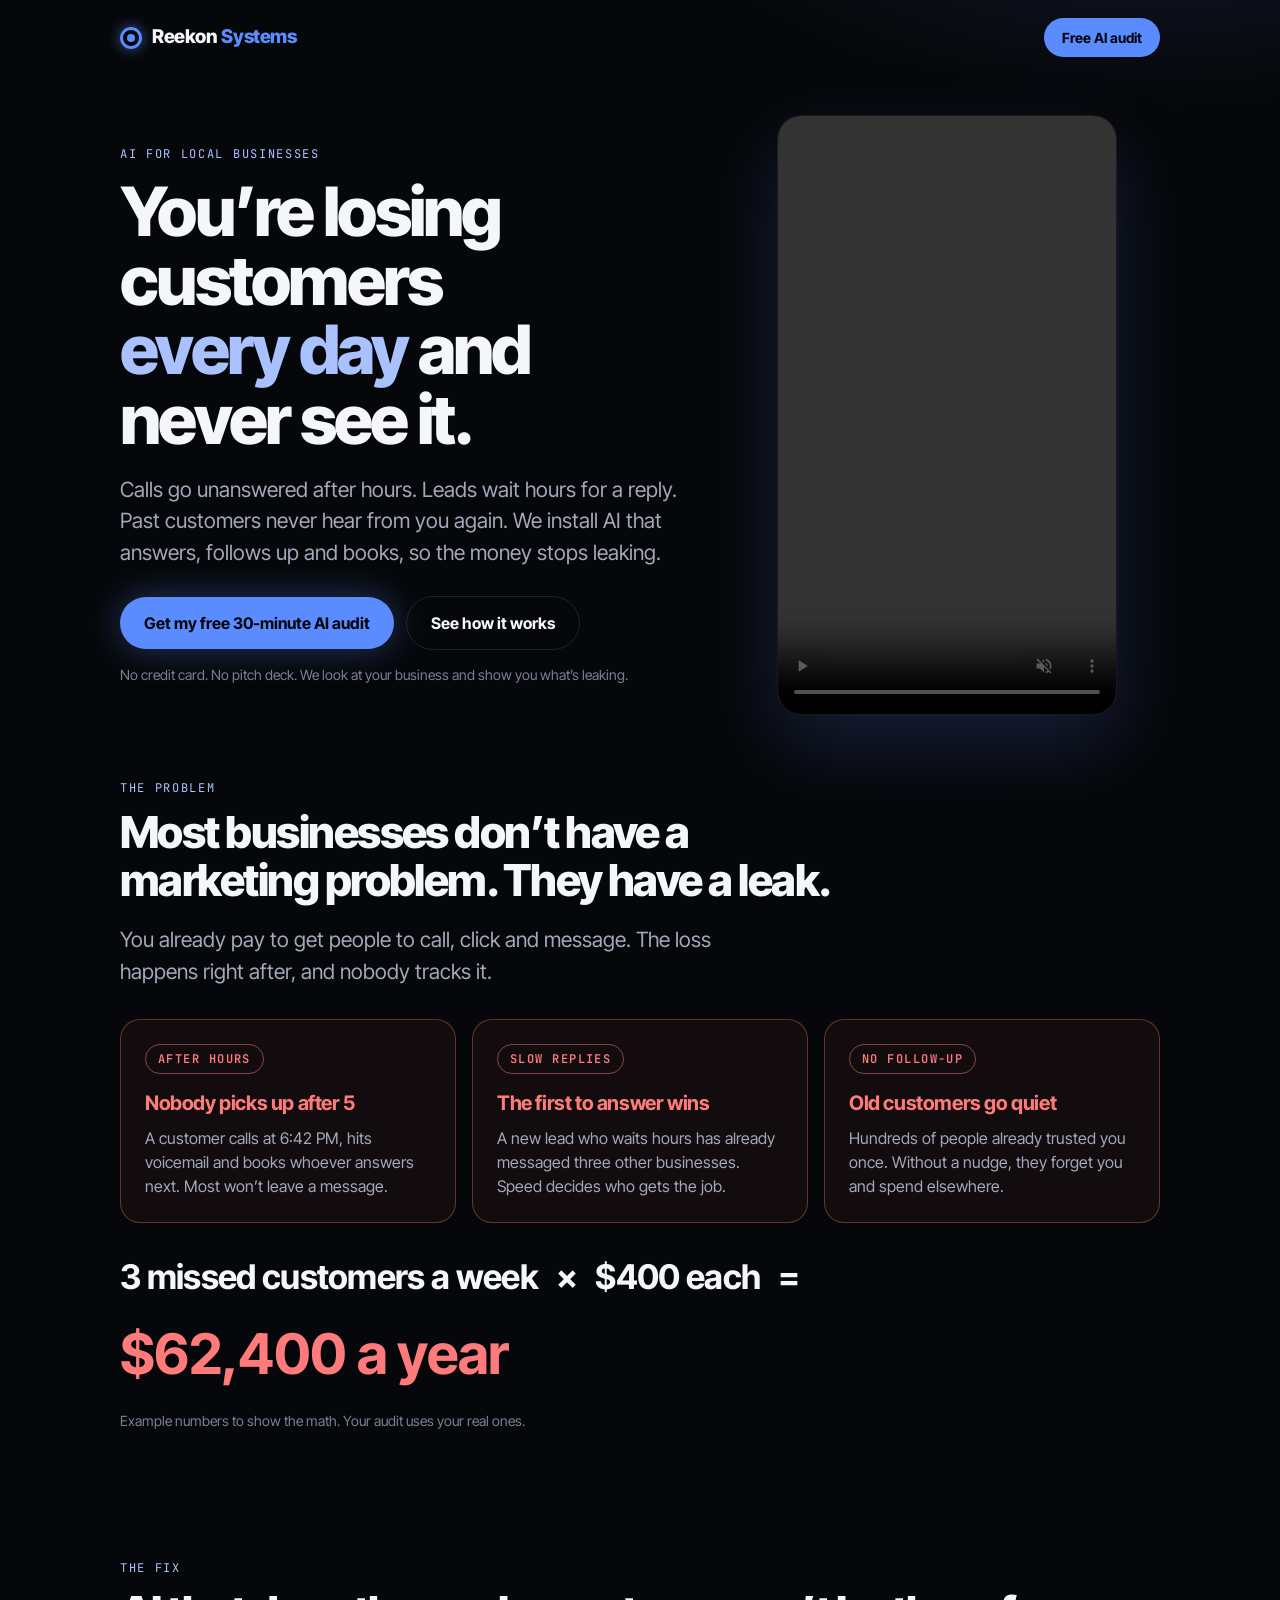
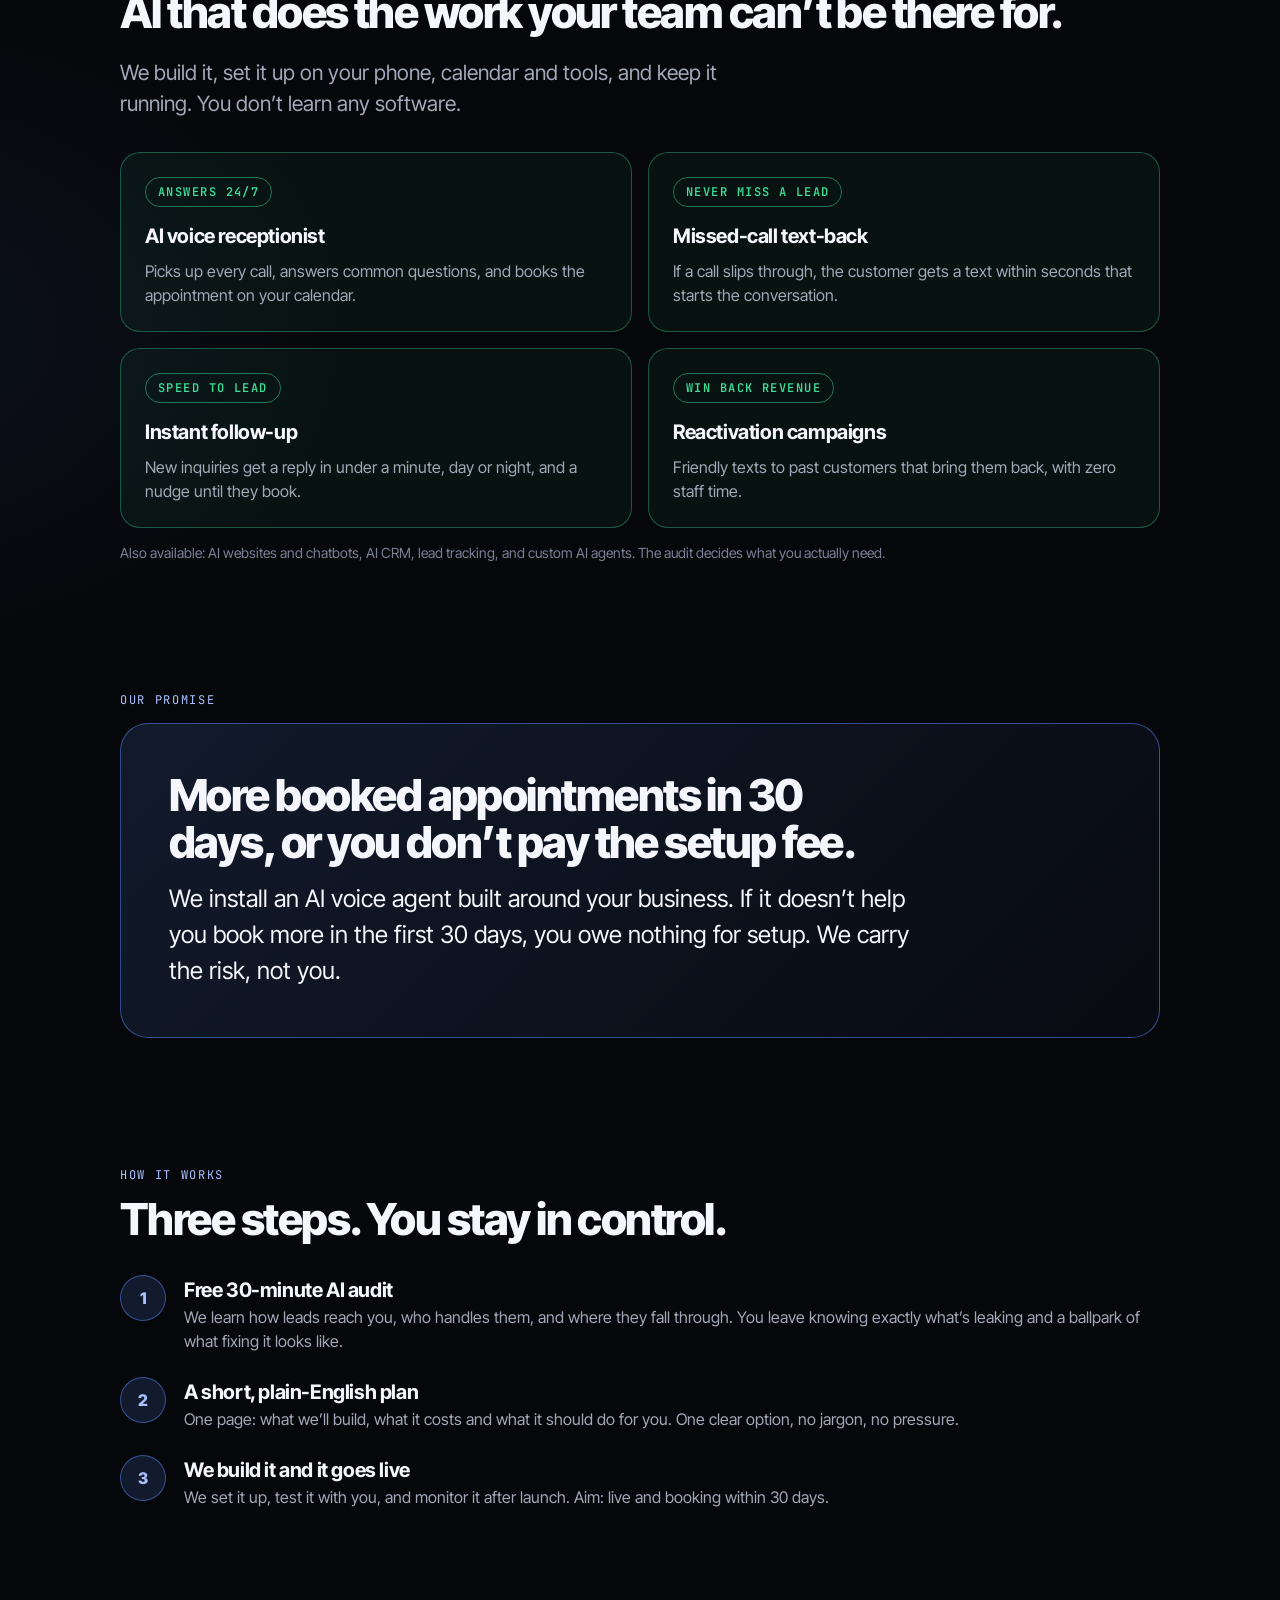
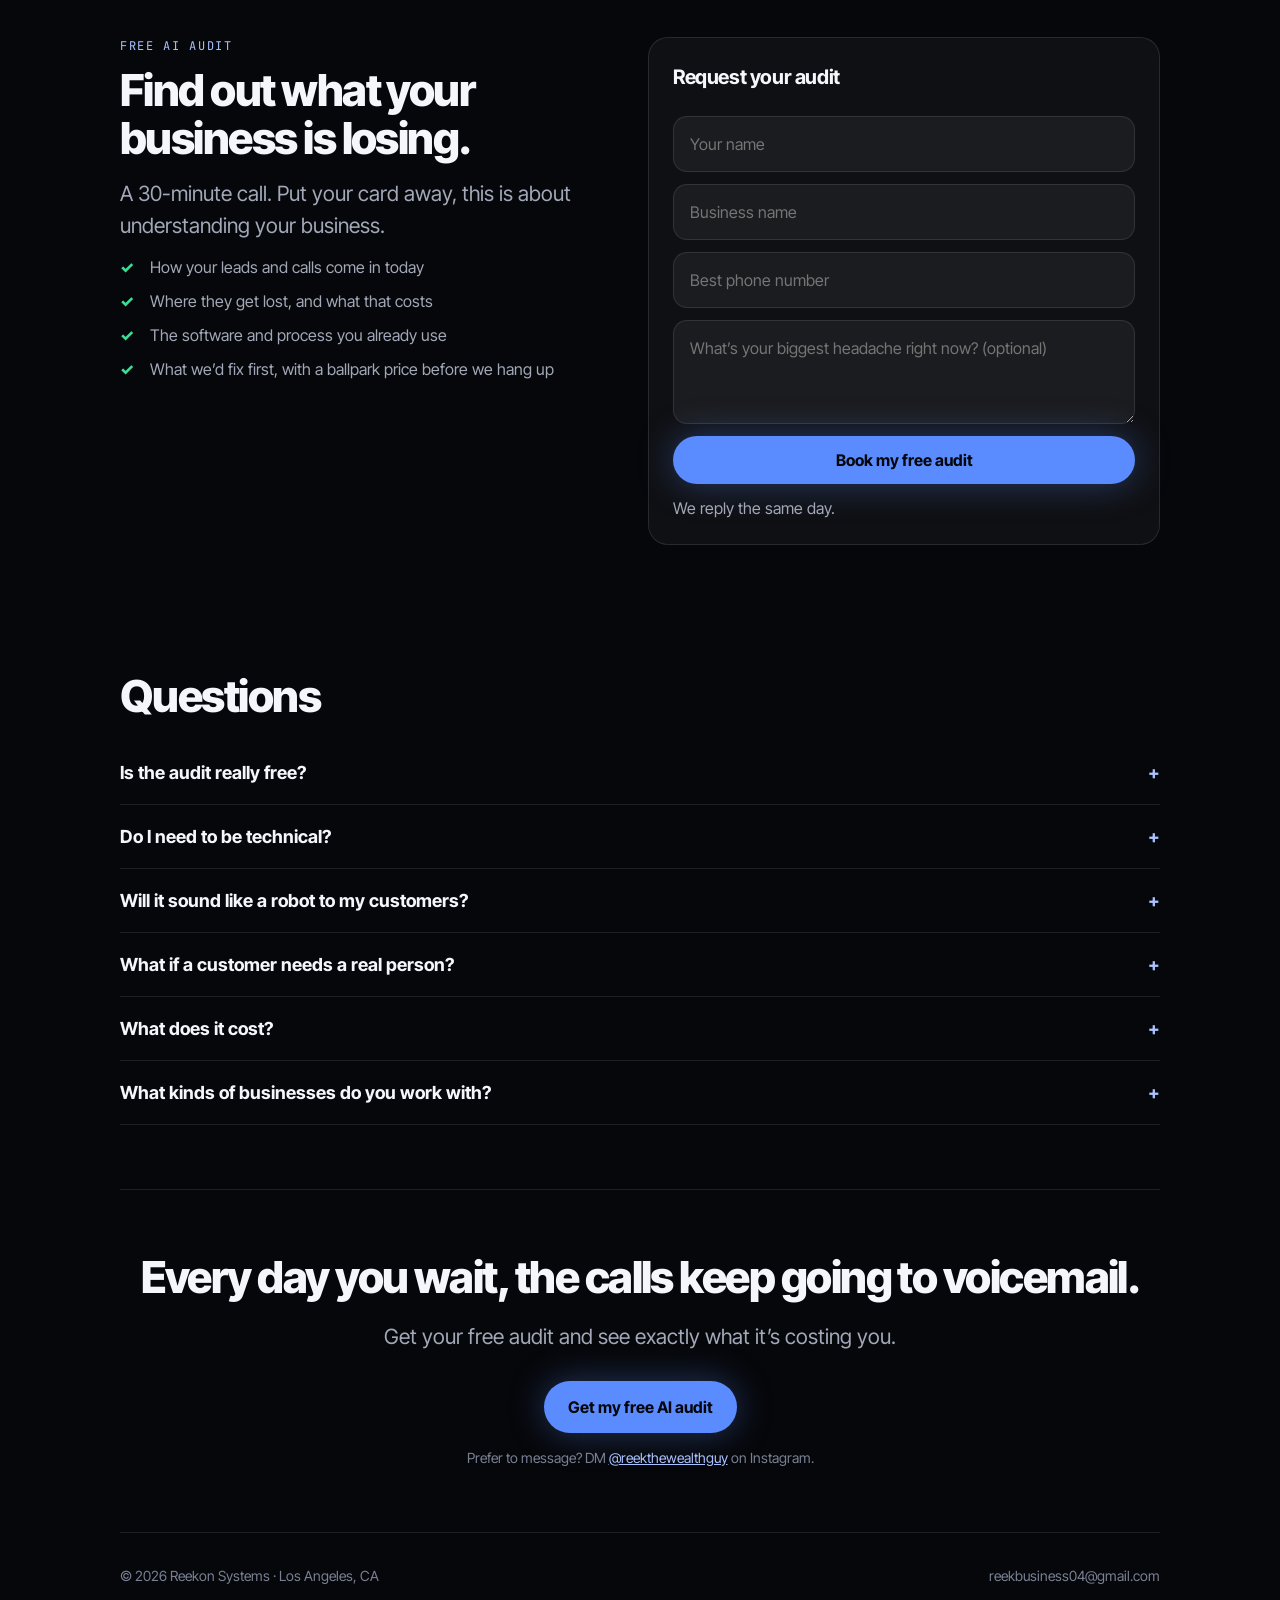
==== index.html @ 36505c02 "New landing page: pain, fix, guarantee, free AI audit form; keep old site as site-old.html Co-Author" ====
<!DOCTYPE html>
<html lang="en">
<head>
<meta charset="utf-8">
<meta name="viewport" content="width=device-width, initial-scale=1, viewport-fit=cover">
<script>
/* ✏️ EDIT HERE. Keep the quotes and commas. */
window.SITE = {
  email: "reekbusiness04@gmail.com",
  instagram: "https://instagram.com/reekthewealthguy",
  handle: "@reekthewealthguy",
  city: "Los Angeles, CA",
  // Paste a free form link (formspree.io) to get requests by email automatically.
  // Leave "" and the form opens the visitor's email app with everything filled in.
  formEndpoint: "",
  // Your audit video: upload a file next to this page (e.g. "audit.mp4") or leave as the demo.
  video: "missed-calls.mp4"
};
</script>
<title>Reekon Systems | Stop losing customers to missed calls</title>
<meta name="description" content="Businesses lose customers every day to missed calls, slow replies and forgotten follow-ups. Reekon Systems installs AI that answers, follows up and books for you. Free 30-minute AI audit.">
<meta name="theme-color" content="#06070a">
<link rel="canonical" href="https://reeksolutions.github.io/">
<meta property="og:type" content="website">
<meta property="og:site_name" content="Reekon Systems">
<meta property="og:title" content="Stop losing customers to missed calls | Reekon Systems">
<meta property="og:description" content="AI that answers every call, follows up every lead and books the appointment. Free 30-minute AI audit.">
<meta property="og:url" content="https://reeksolutions.github.io/">
<meta property="og:image" content="https://reeksolutions.github.io/og-image.png">
<meta name="twitter:card" content="summary_large_image">
<link rel="icon" href="data:image/svg+xml,%3Csvg xmlns='http://www.w3.org/2000/svg' viewBox='0 0 32 32'%3E%3Crect width='32' height='32' rx='9' fill='%2306070a'/%3E%3Ccircle cx='16' cy='16' r='9' fill='none' stroke='%235b8cff' stroke-opacity='.35' stroke-width='2'/%3E%3Cpath d='M16 7a9 9 0 0 1 9 9' fill='none' stroke='%235b8cff' stroke-width='2.4' stroke-linecap='round'/%3E%3Ccircle cx='16' cy='16' r='3' fill='%235b8cff'/%3E%3C/svg%3E">
<link rel="preconnect" href="https://fonts.googleapis.com">
<link rel="preconnect" href="https://fonts.gstatic.com" crossorigin>
<link href="https://fonts.googleapis.com/css2?family=Inter+Tight:wght@400;500;600;700;800&family=JetBrains+Mono:wght@500&display=swap" rel="stylesheet">
<style>
:root{--bg:#06070a;--bg2:#0b0d13;--card:rgba(255,255,255,.04);--line:rgba(255,255,255,.1);--ink:#f4f6fb;--mut:#a2a8b8;--dim:#7a8094;--acc:#5b8cff;--acc2:#a9c2ff;--ok:#3ddc97;--bad:#ff7a7a;--r:20px}
*{box-sizing:border-box;margin:0;padding:0}
html{scroll-behavior:smooth}
body{background:var(--bg);color:var(--ink);font-family:"Inter Tight",Inter,system-ui,sans-serif;line-height:1.5;-webkit-font-smoothing:antialiased;padding-left:max(20px,env(safe-area-inset-left));padding-right:max(20px,env(safe-area-inset-right));overflow-x:hidden;
 background-image:radial-gradient(800px 500px at 90% -5%,rgba(91,140,255,.2),transparent 70%),radial-gradient(700px 500px at -10% 40%,rgba(91,140,255,.08),transparent 70%)}
.wrap{max-width:1040px;margin:0 auto}
a{color:inherit}
.mono{font-family:"JetBrains Mono",ui-monospace,monospace;letter-spacing:.14em;text-transform:uppercase;font-size:12px;color:var(--acc2)}
nav{display:flex;align-items:center;justify-content:space-between;padding:18px 0}
.logo{display:flex;align-items:center;gap:10px;font-weight:800;font-size:19px;letter-spacing:-.02em;text-decoration:none}
.logo i{width:22px;height:22px;border-radius:50%;border:3px solid var(--acc);box-shadow:0 0 14px rgba(91,140,255,.6);position:relative}
.logo i::after{content:"";position:absolute;inset:4px;border-radius:50%;background:var(--acc)}
.logo em{font-style:normal;color:var(--acc)}
.btn{display:inline-flex;align-items:center;justify-content:center;gap:8px;background:var(--acc);color:#05070d;font-weight:700;font-size:16px;padding:14px 24px;border-radius:999px;text-decoration:none;border:0;cursor:pointer;font-family:inherit;box-shadow:0 0 36px rgba(91,140,255,.35);transition:transform .15s}
.btn:hover{transform:translateY(-1px)}
.btn.sm{padding:9px 18px;font-size:14px;box-shadow:none}
.btn.ghost{background:transparent;color:var(--ink);border:1px solid var(--line);box-shadow:none}
section{padding:64px 0}
h1{font-size:clamp(38px,7.2vw,68px);line-height:1.02;letter-spacing:-.04em;font-weight:800;text-wrap:balance}
h2{font-size:clamp(28px,4.6vw,44px);line-height:1.08;letter-spacing:-.035em;font-weight:800;text-wrap:balance}
h3{font-size:20px;letter-spacing:-.02em;font-weight:700}
.lead{font-size:clamp(17px,2.4vw,21px);color:var(--mut);max-width:640px;margin-top:20px}
.hl{color:var(--acc2)}.bad{color:var(--bad)}.ok{color:var(--ok)}
.hero{padding-top:40px;display:grid;gap:36px;grid-template-columns:1.15fr .85fr;align-items:center}
.cta-row{display:flex;flex-wrap:wrap;gap:12px;margin-top:28px;align-items:center}
.fine{font-size:14px;color:var(--dim);margin-top:14px}
.vid{border-radius:24px;border:1px solid var(--line);overflow:hidden;background:#000;aspect-ratio:9/16;max-height:600px;justify-self:center;width:100%;max-width:340px;box-shadow:0 30px 80px rgba(91,140,255,.18)}
.vid video{width:100%;height:100%;object-fit:cover;display:block}
.grid{display:grid;gap:16px;margin-top:32px}
.g3{grid-template-columns:repeat(3,1fr)}.g2{grid-template-columns:repeat(2,1fr)}
.card{background:var(--card);border:1px solid var(--line);border-radius:var(--r);padding:24px;min-width:0}
.card p{color:var(--mut);margin-top:8px;font-size:16px}
.card.bad{border-color:rgba(255,122,122,.35);background:rgba(255,122,122,.05)}
.card.good{border-color:rgba(61,220,151,.35);background:rgba(61,220,151,.05)}
.tag{display:inline-block;font:600 12px "JetBrains Mono",monospace;letter-spacing:.12em;text-transform:uppercase;padding:6px 12px;border-radius:999px;border:1px solid var(--line);margin-bottom:14px}
.tag.bad{color:var(--bad);border-color:rgba(255,122,122,.5)}.tag.ok{color:var(--ok);border-color:rgba(61,220,151,.5)}
.math{display:flex;flex-wrap:wrap;gap:10px 18px;align-items:baseline;margin-top:28px;font-size:clamp(22px,3.6vw,34px);font-weight:700;letter-spacing:-.02em}
.math b{color:var(--bad);font-size:clamp(32px,6vw,56px)}
.steps{counter-reset:s}.step{position:relative;padding-left:64px}
.step::before{counter-increment:s;content:counter(s);position:absolute;left:0;top:0;width:44px;height:44px;border-radius:50%;background:rgba(91,140,255,.15);border:1px solid rgba(91,140,255,.5);display:grid;place-items:center;font-weight:800;color:var(--acc2)}
.step+.step{margin-top:24px}
.guar{border:1px solid rgba(91,140,255,.5);background:linear-gradient(135deg,rgba(91,140,255,.14),rgba(91,140,255,.03));border-radius:28px;padding:clamp(24px,5vw,48px)}
.guar p{font-size:clamp(18px,2.6vw,24px);margin-top:14px;max-width:760px}
ul.chk{list-style:none;margin-top:14px;display:grid;gap:10px}
ul.chk li{padding-left:30px;position:relative;color:var(--mut)}
ul.chk li::before{content:"✓";position:absolute;left:0;color:var(--ok);font-weight:800}
details{border-bottom:1px solid var(--line);padding:18px 0}
summary{cursor:pointer;font-weight:700;font-size:18px;list-style:none;display:flex;justify-content:space-between;gap:16px}
summary::after{content:"+";color:var(--acc2)}details[open] summary::after{content:"–"}
details p{color:var(--mut);margin-top:10px;max-width:700px}
form{display:grid;gap:12px;margin-top:24px;max-width:520px}
input,textarea{width:100%;padding:15px 16px;border-radius:14px;border:1px solid var(--line);background:rgba(255,255,255,.05);color:var(--ink);font:inherit;font-size:16px}
input:focus,textarea:focus{outline:2px solid var(--acc);border-color:transparent}
.final{text-align:center;border-top:1px solid var(--line)}
.final form{margin-inline:auto;text-align:left}
footer{padding:32px 0 calc(40px + env(safe-area-inset-bottom));color:var(--dim);font-size:14px;display:flex;flex-wrap:wrap;gap:12px;justify-content:space-between;border-top:1px solid var(--line)}
.sticky{position:fixed;left:0;right:0;bottom:0;padding:12px max(16px,env(safe-area-inset-left)) calc(12px + env(safe-area-inset-bottom));background:rgba(6,7,10,.92);backdrop-filter:blur(10px);border-top:1px solid var(--line);display:none;z-index:9}
.sticky .btn{width:100%}
@media(max-width:820px){.hero{grid-template-columns:1fr}.g3,.g2{grid-template-columns:1fr}section{padding:48px 0}.sticky{display:block}body{padding-bottom:84px}.vid{max-width:300px}}
@media(prefers-reduced-motion:reduce){html{scroll-behavior:auto}.btn{transition:none}}
</style>
</head>
<body>
<div class="wrap">
<nav><a class="logo" href="#top"><i></i><span>Reekon <em>Systems</em></span></a><a class="btn sm" href="#audit">Free AI audit</a></nav>

<header class="hero" id="top">
 <div>
  <div class="mono">AI for local businesses</div>
  <h1 style="margin-top:14px">You’re losing customers <span class="hl">every day</span> and never see it.</h1>
  <p class="lead">Calls go unanswered after hours. Leads wait hours for a reply. Past customers never hear from you again. We install AI that answers, follows up and books, so the money stops leaking.</p>
  <div class="cta-row"><a class="btn" href="#audit">Get my free 30-minute AI audit</a><a class="btn ghost" href="#how">See how it works</a></div>
  <p class="fine">No credit card. No pitch deck. We look at your business and show you what’s leaking.</p>
 </div>
 <div class="vid"><video id="v" playsinline muted loop autoplay preload="metadata" controls aria-label="Short video showing how missed calls cost a business money and how AI fixes it"></video></div>
</header>

<section id="pain">
 <div class="mono">The problem</div>
 <h2 style="margin-top:12px">Most businesses don’t have a marketing problem. They have a leak.</h2>
 <p class="lead">You already pay to get people to call, click and message. The loss happens right after, and nobody tracks it.</p>
 <div class="grid g3">
  <div class="card bad"><span class="tag bad">After hours</span><h3>Nobody picks up after 5</h3><p>A customer calls at 6:42 PM, hits voicemail and books whoever answers next. Most won’t leave a message.</p></div>
  <div class="card bad"><span class="tag bad">Slow replies</span><h3>The first to answer wins</h3><p>A new lead who waits hours has already messaged three other businesses. Speed decides who gets the job.</p></div>
  <div class="card bad"><span class="tag bad">No follow-up</span><h3>Old customers go quiet</h3><p>Hundreds of people already trusted you once. Without a nudge, they forget you and spend elsewhere.</p></div>
 </div>
 <div class="math"><span>3 missed customers a week</span><span>×</span><span>$400 each</span><span>=</span><b>$62,400 a year</b></div>
 <p class="fine">Example numbers to show the math. Your audit uses your real ones.</p>
</section>

<section id="how">
 <div class="mono">The fix</div>
 <h2 style="margin-top:12px">AI that does the work your team can’t be there for.</h2>
 <p class="lead">We build it, set it up on your phone, calendar and tools, and keep it running. You don’t learn any software.</p>
 <div class="grid g2">
  <div class="card good"><span class="tag ok">Answers 24/7</span><h3>AI voice receptionist</h3><p>Picks up every call, answers common questions, and books the appointment on your calendar.</p></div>
  <div class="card good"><span class="tag ok">Never miss a lead</span><h3>Missed-call text-back</h3><p>If a call slips through, the customer gets a text within seconds that starts the conversation.</p></div>
  <div class="card good"><span class="tag ok">Speed to lead</span><h3>Instant follow-up</h3><p>New inquiries get a reply in under a minute, day or night, and a nudge until they book.</p></div>
  <div class="card good"><span class="tag ok">Win back revenue</span><h3>Reactivation campaigns</h3><p>Friendly texts to past customers that bring them back, with zero staff time.</p></div>
 </div>
 <p class="fine">Also available: AI websites and chatbots, AI CRM, lead tracking, and custom AI agents. The audit decides what you actually need.</p>
</section>

<section>
 <div class="mono">Our promise</div>
 <div class="guar" style="margin-top:14px">
  <h2>More booked appointments in 30 days, or you don’t pay the setup fee.</h2>
  <p>We install an AI voice agent built around your business. If it doesn’t help you book more in the first 30 days, you owe nothing for setup. We carry the risk, not you.</p>
 </div>
</section>

<section>
 <div class="mono">How it works</div>
 <h2 style="margin:12px 0 32px">Three steps. You stay in control.</h2>
 <div class="steps">
  <div class="step"><h3>Free 30-minute AI audit</h3><p style="color:var(--mut)">We learn how leads reach you, who handles them, and where they fall through. You leave knowing exactly what’s leaking and a ballpark of what fixing it looks like.</p></div>
  <div class="step"><h3>A short, plain-English plan</h3><p style="color:var(--mut)">One page: what we’ll build, what it costs and what it should do for you. One clear option, no jargon, no pressure.</p></div>
  <div class="step"><h3>We build it and it goes live</h3><p style="color:var(--mut)">We set it up, test it with you, and monitor it after launch. Aim: live and booking within 30 days.</p></div>
 </div>
</section>

<section id="audit">
 <div class="grid g2" style="align-items:start;margin-top:0">
  <div>
   <div class="mono">Free AI audit</div>
   <h2 style="margin-top:12px">Find out what your business is losing.</h2>
   <p class="lead" style="margin-top:16px">A 30-minute call. Put your card away, this is about understanding your business.</p>
   <ul class="chk"><li>How your leads and calls come in today</li><li>Where they get lost, and what that costs</li><li>The software and process you already use</li><li>What we’d fix first, with a ballpark price before we hang up</li></ul>
  </div>
  <div class="card">
   <h3>Request your audit</h3>
   <form id="f" novalidate>
    <input name="name" placeholder="Your name" autocomplete="name" required aria-label="Your name">
    <input name="biz" placeholder="Business name" autocomplete="organization" required aria-label="Business name">
    <input name="phone" type="tel" placeholder="Best phone number" autocomplete="tel" required aria-label="Best phone number">
    <textarea name="msg" rows="3" placeholder="What’s your biggest headache right now? (optional)" aria-label="Biggest headache"></textarea>
    <button class="btn" type="submit">Book my free audit</button>
    <p class="fine" id="fs" role="status" style="margin:0">We reply the same day.</p>
   </form>
  </div>
 </div>
</section>

<section>
 <h2>Questions</h2>
 <div style="margin-top:20px">
  <details><summary>Is the audit really free?</summary><p>Yes. It’s 30 minutes of us learning your business. You’ll get real findings whether or not you work with us.</p></details>
  <details><summary>Do I need to be technical?</summary><p>No. We set everything up and handle the tools. You tell us how your business works and we do the rest.</p></details>
  <details><summary>Will it sound like a robot to my customers?</summary><p>We tune the voice and wording to your business, and test it with you before it goes live. You decide what it can and can’t say.</p></details>
  <details><summary>What if a customer needs a real person?</summary><p>The AI can hand off to you or your team, take a message, or book a callback. It handles the routine so your people handle the rest.</p></details>
  <details><summary>What does it cost?</summary><p>It depends on what you need, so we quote after the audit. You’ll get one clear price, and a ballpark before the first call ends.</p></details>
  <details><summary>What kinds of businesses do you work with?</summary><p>Local, appointment- and call-based businesses where a missed call or slow reply costs real money.</p></details>
 </div>
</section>

<section class="final">
 <h2>Every day you wait, the calls keep going to voicemail.</h2>
 <p class="lead" style="margin-inline:auto">Get your free audit and see exactly what it’s costing you.</p>
 <div class="cta-row" style="justify-content:center"><a class="btn" href="#audit">Get my free AI audit</a></div>
 <p class="fine">Prefer to message? DM <a href="" id="ig" style="color:var(--acc2)"></a> on Instagram.</p>
</section>

<footer><span>© <span id="yr"></span> Reekon Systems · <span id="city"></span></span><span><a href="" id="em" style="text-decoration:none"></a></span></footer>
</div>
<div class="sticky"><a class="btn" href="#audit">Get my free AI audit</a></div>
<script>
const S=window.SITE,$=id=>document.getElementById(id);
$("yr").textContent=new Date().getFullYear();$("city").textContent=S.city;
$("ig").href=S.instagram;$("ig").textContent=S.handle;$("em").href="mailto:"+S.email;$("em").textContent=S.email;
if(S.video)$("v").src=S.video;else $("v").parentElement.style.display="none";
$("f").addEventListener("submit",async e=>{e.preventDefault();
 const f=e.target,d=Object.fromEntries(new FormData(f)),st=$("fs");
 if(!d.name.trim()||!d.biz.trim()||!d.phone.trim()){st.textContent="Please fill in your name, business and phone.";st.style.color="var(--bad)";return}
 st.style.color="";
 const body=`Name: ${d.name}\nBusiness: ${d.biz}\nPhone: ${d.phone}\n\n${d.msg||""}`;
 if(S.formEndpoint){try{const r=await fetch(S.formEndpoint,{method:"POST",headers:{"Content-Type":"application/json",Accept:"application/json"},body:JSON.stringify(d)});if(r.ok){f.reset();st.textContent="Got it. We’ll reach out today to set up your audit.";return}}catch(_){}
  st.textContent="Couldn’t send. Please email "+S.email;return}
 location.href="mailto:"+S.email+"?subject="+encodeURIComponent("Free AI audit request: "+d.biz)+"&body="+encodeURIComponent(body);
 st.textContent="Your email app should open. If not, email "+S.email+".";
});
</script>
</body>
</html>
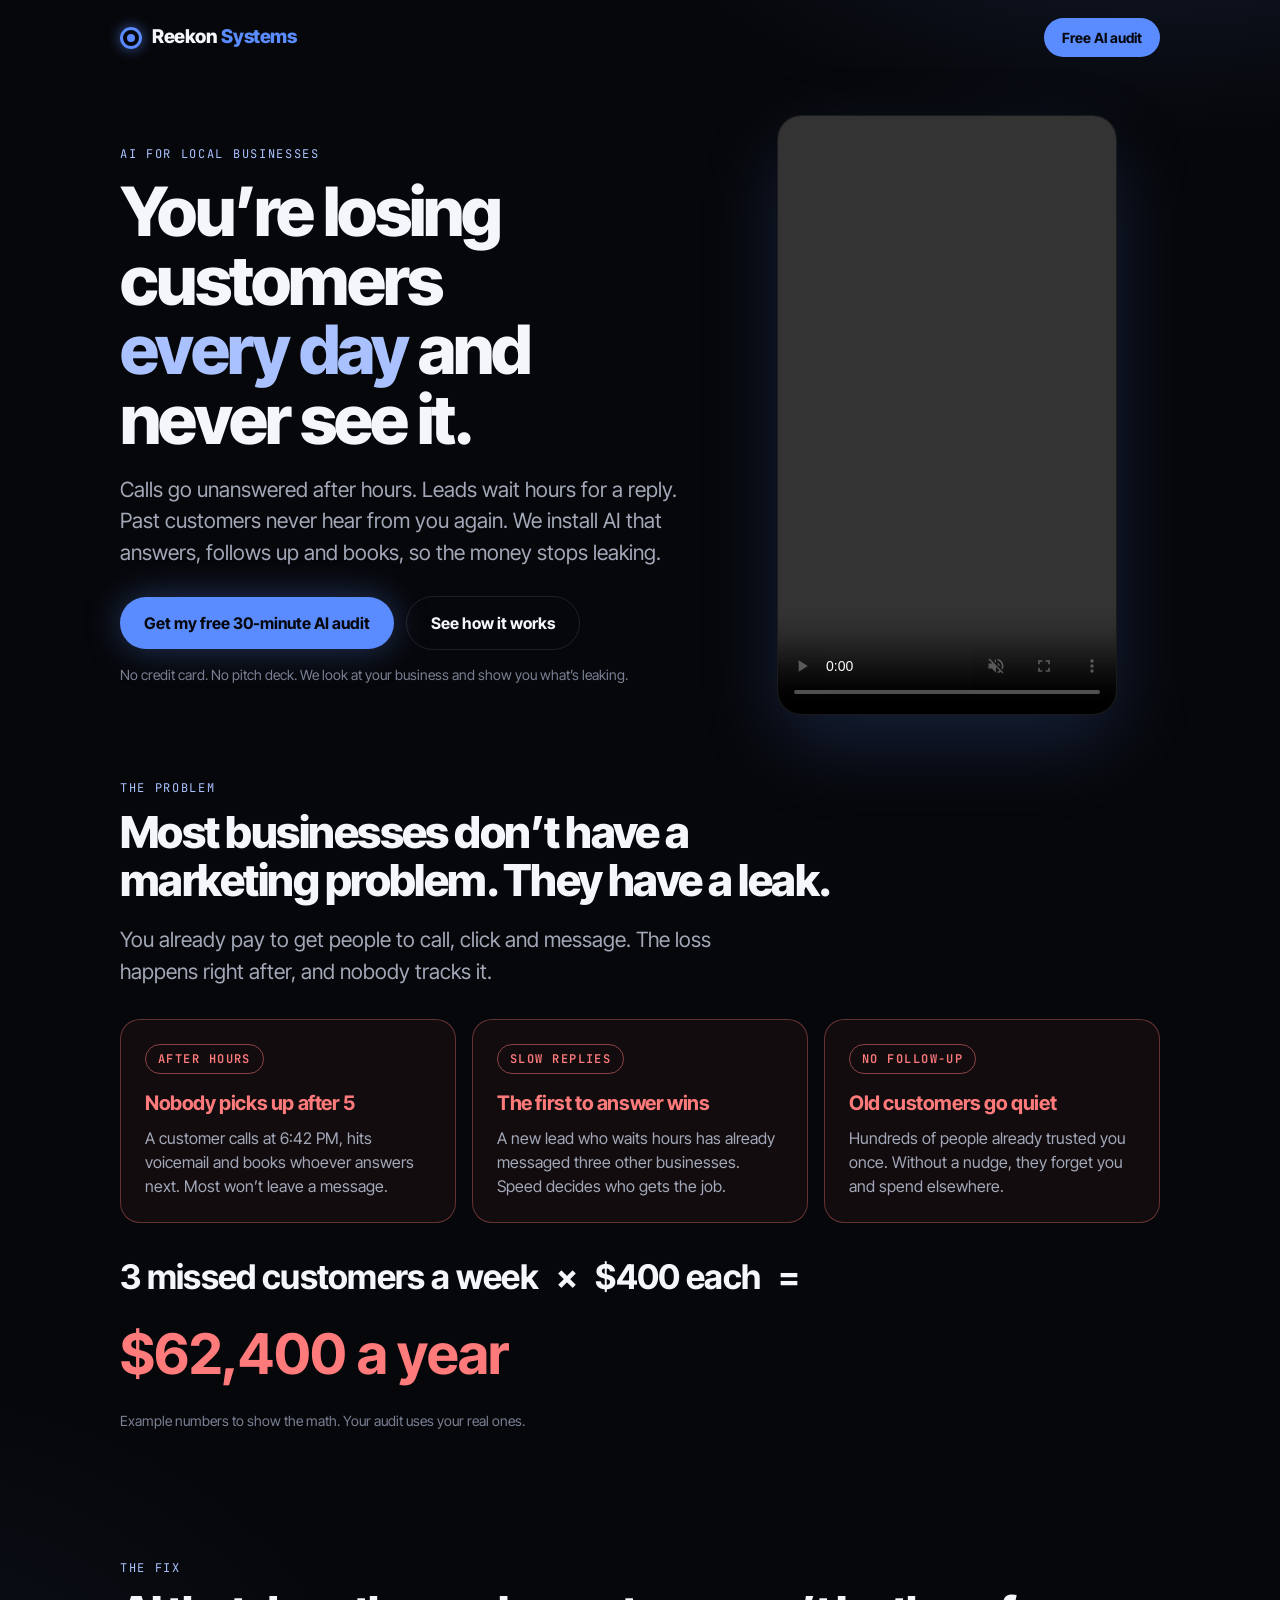
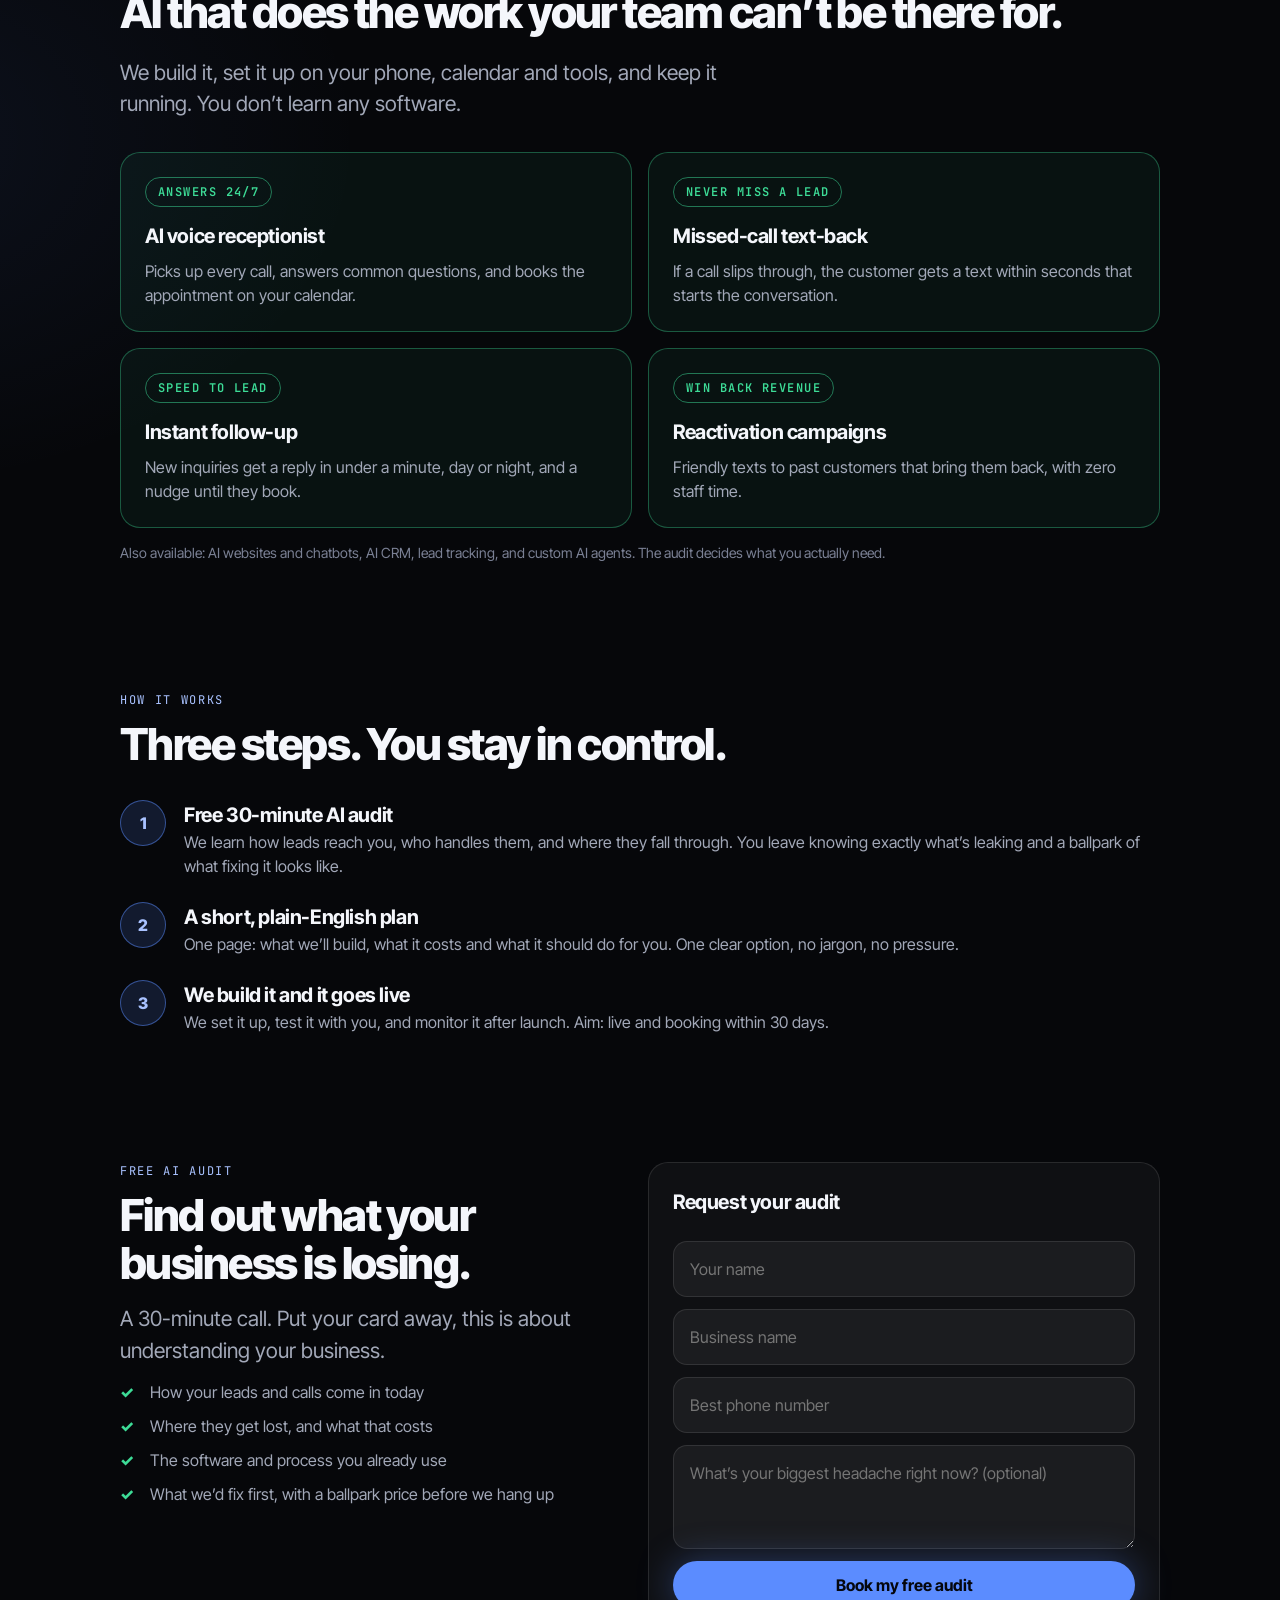
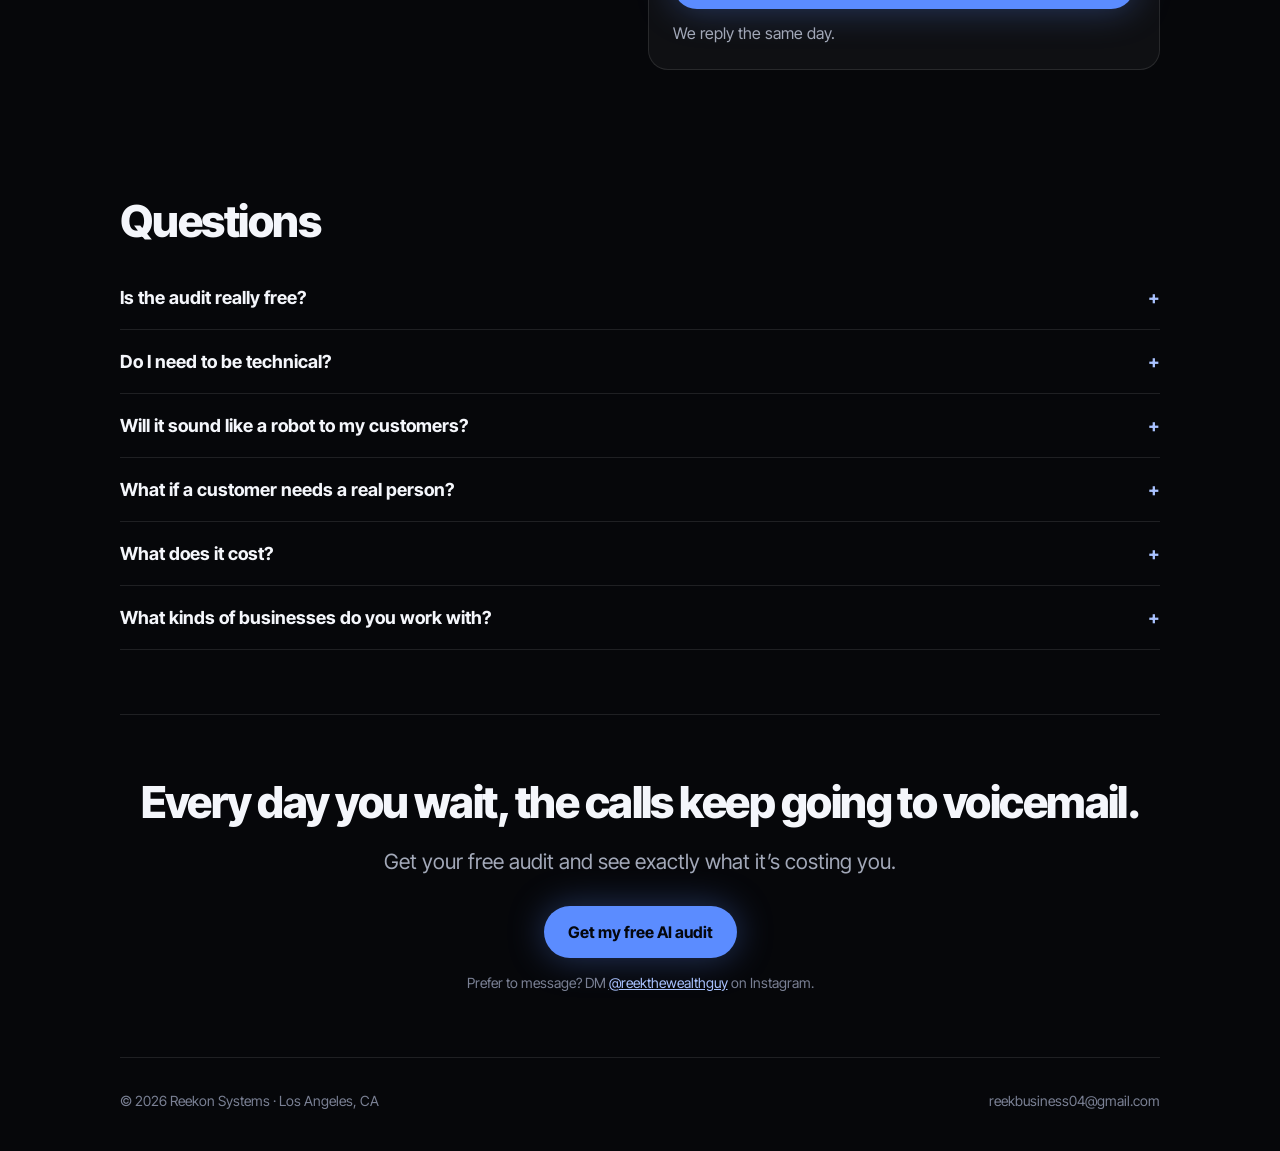
==== commit ffc76912: "Remove guarantee section Co-Authored-By: Claude Sonnet 5.5 <noreply@anthropic.com> Claude-Session: h" ====
--- a/index.html
+++ b/index.html
@@ -136,13 +136,6 @@
  <p class="fine">Also available: AI websites and chatbots, AI CRM, lead tracking, and custom AI agents. The audit decides what you actually need.</p>
 </section>
 
-<section>
- <div class="mono">Our promise</div>
- <div class="guar" style="margin-top:14px">
-  <h2>More booked appointments in 30 days, or you don’t pay the setup fee.</h2>
-  <p>We install an AI voice agent built around your business. If it doesn’t help you book more in the first 30 days, you owe nothing for setup. We carry the risk, not you.</p>
- </div>
-</section>
 
 <section>
  <div class="mono">How it works</div>
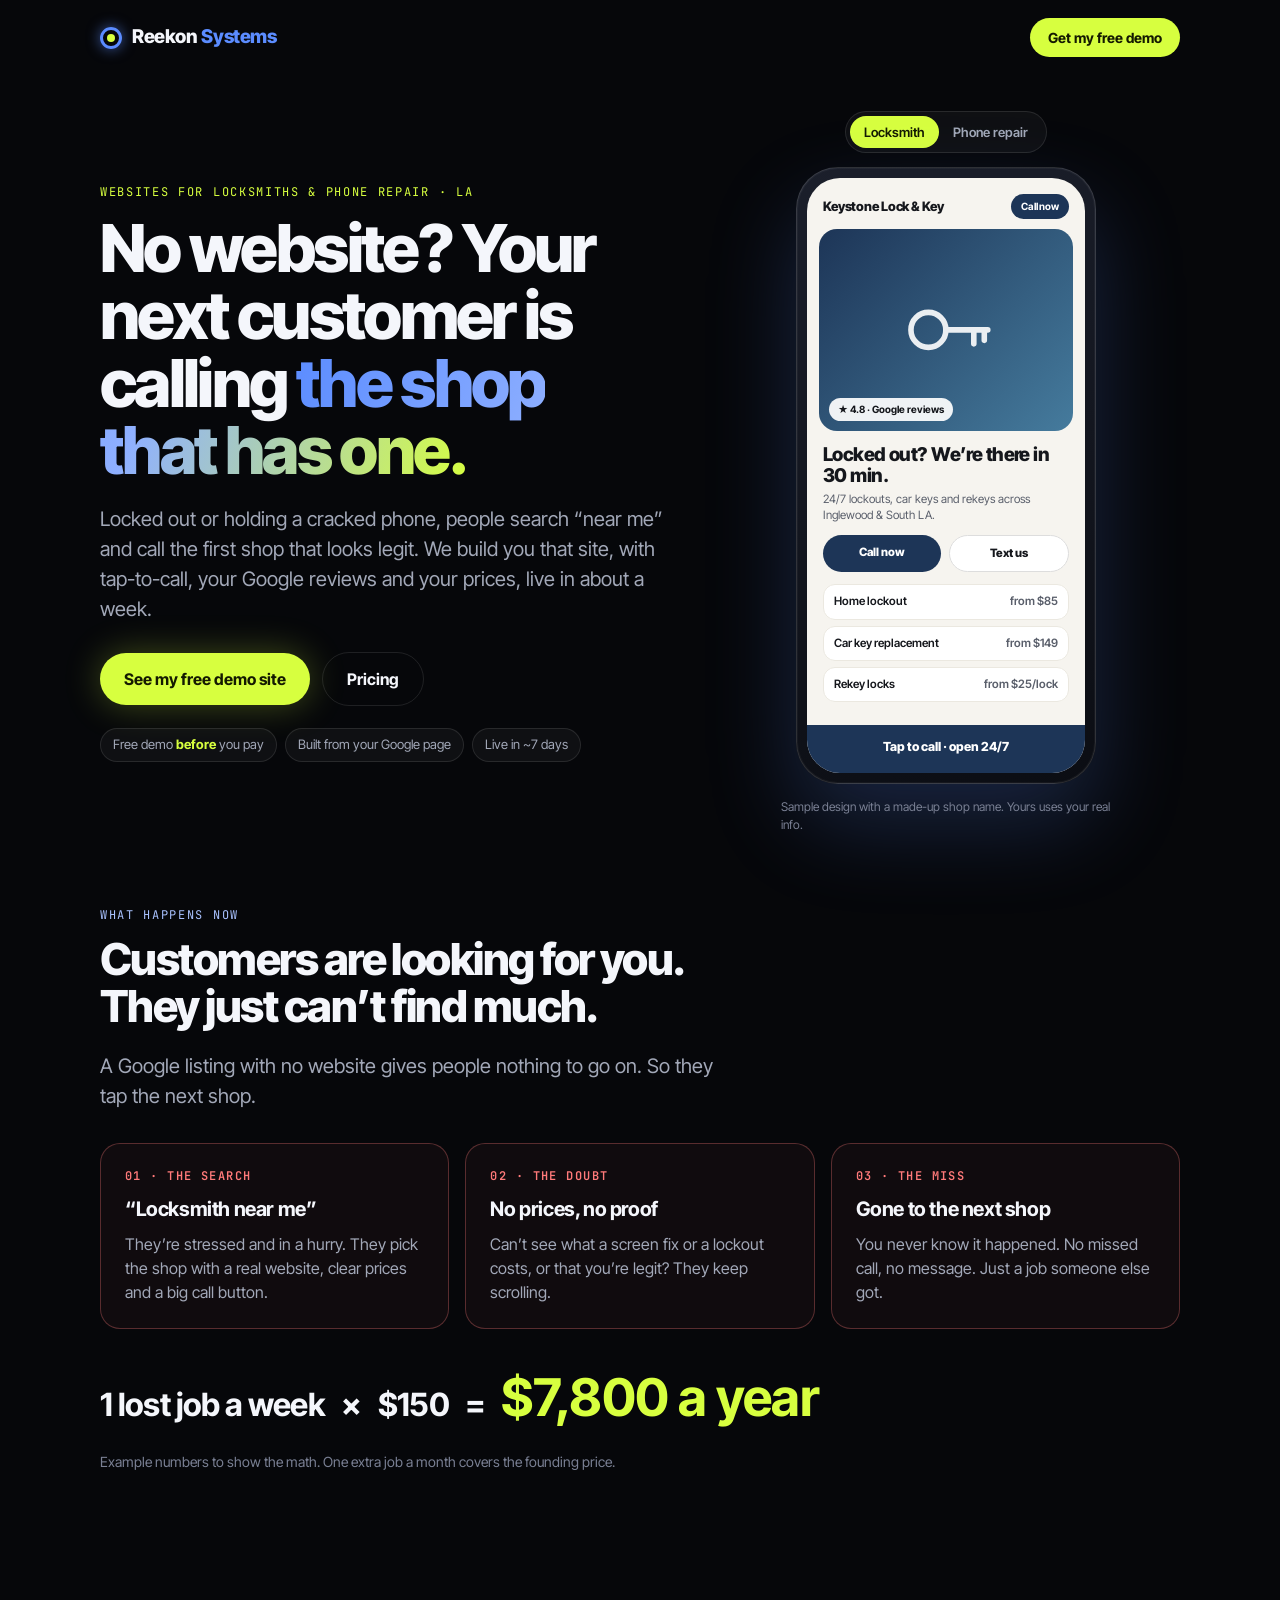
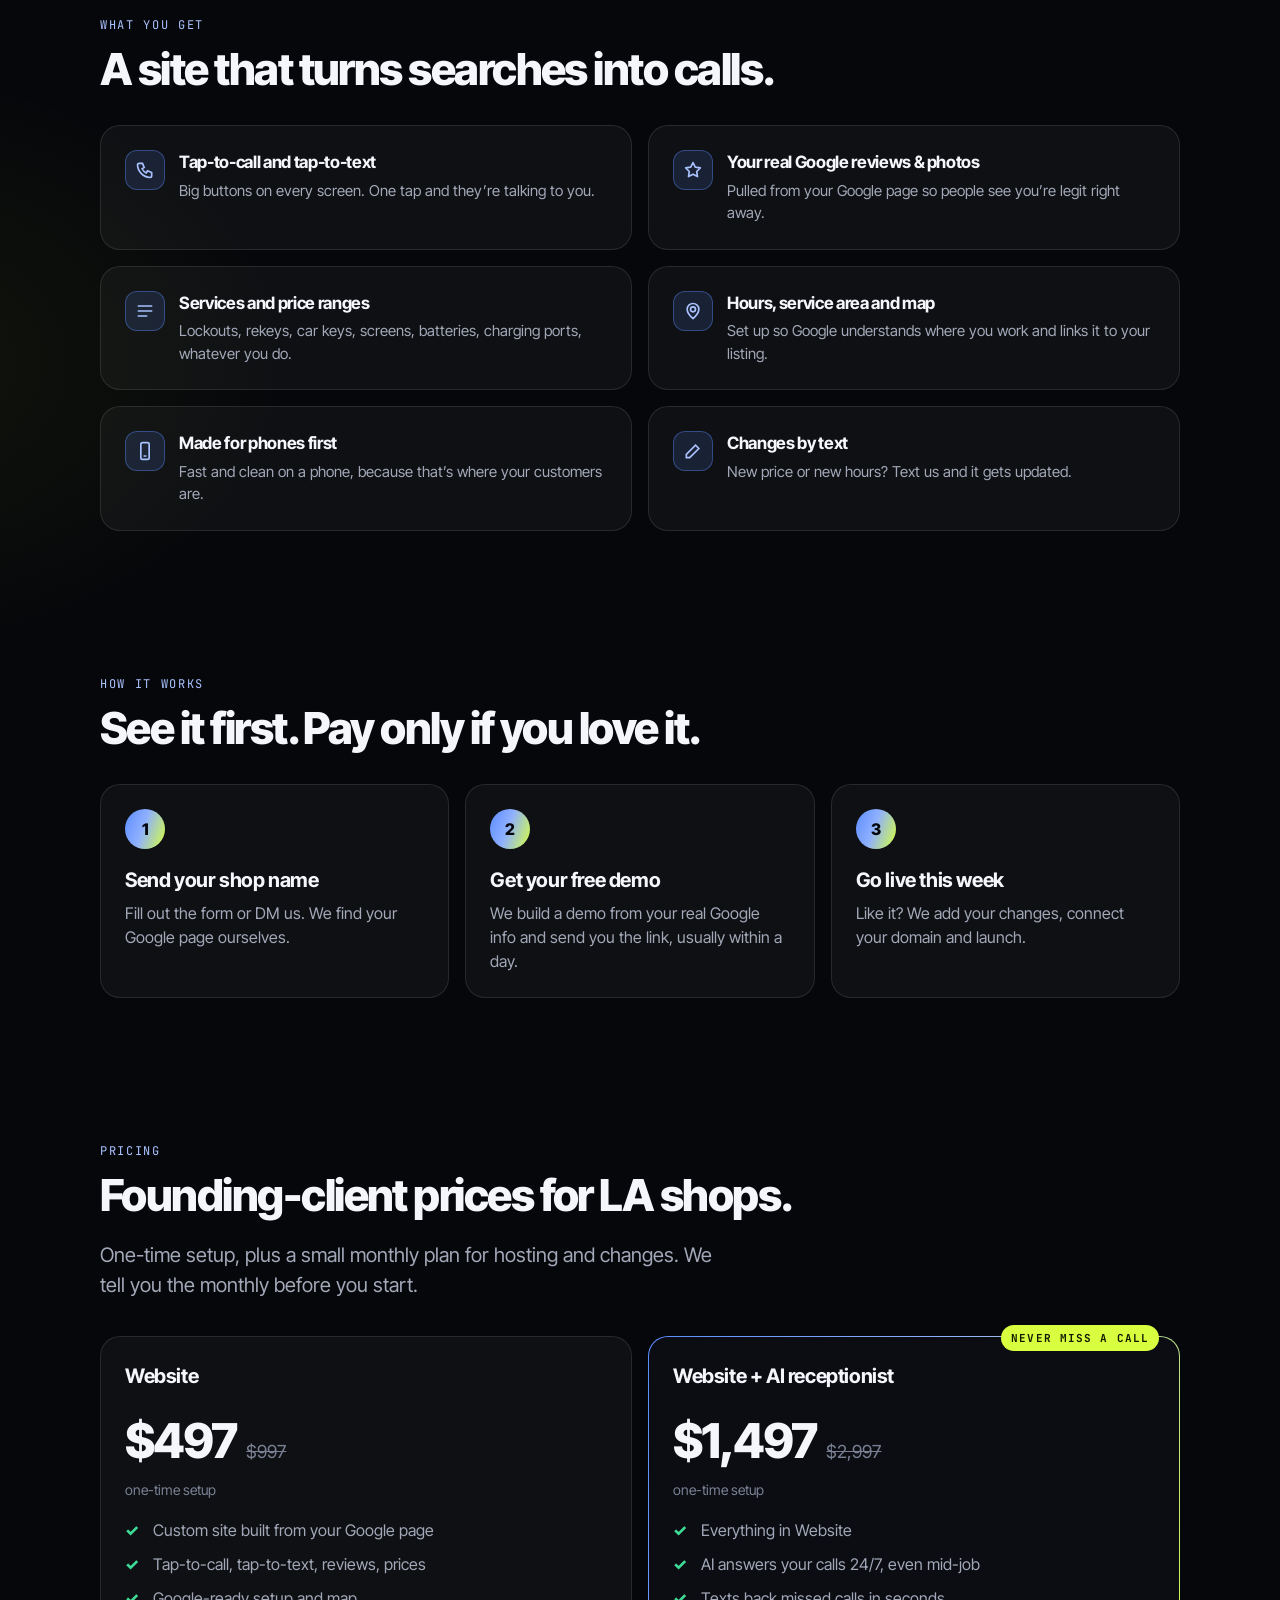
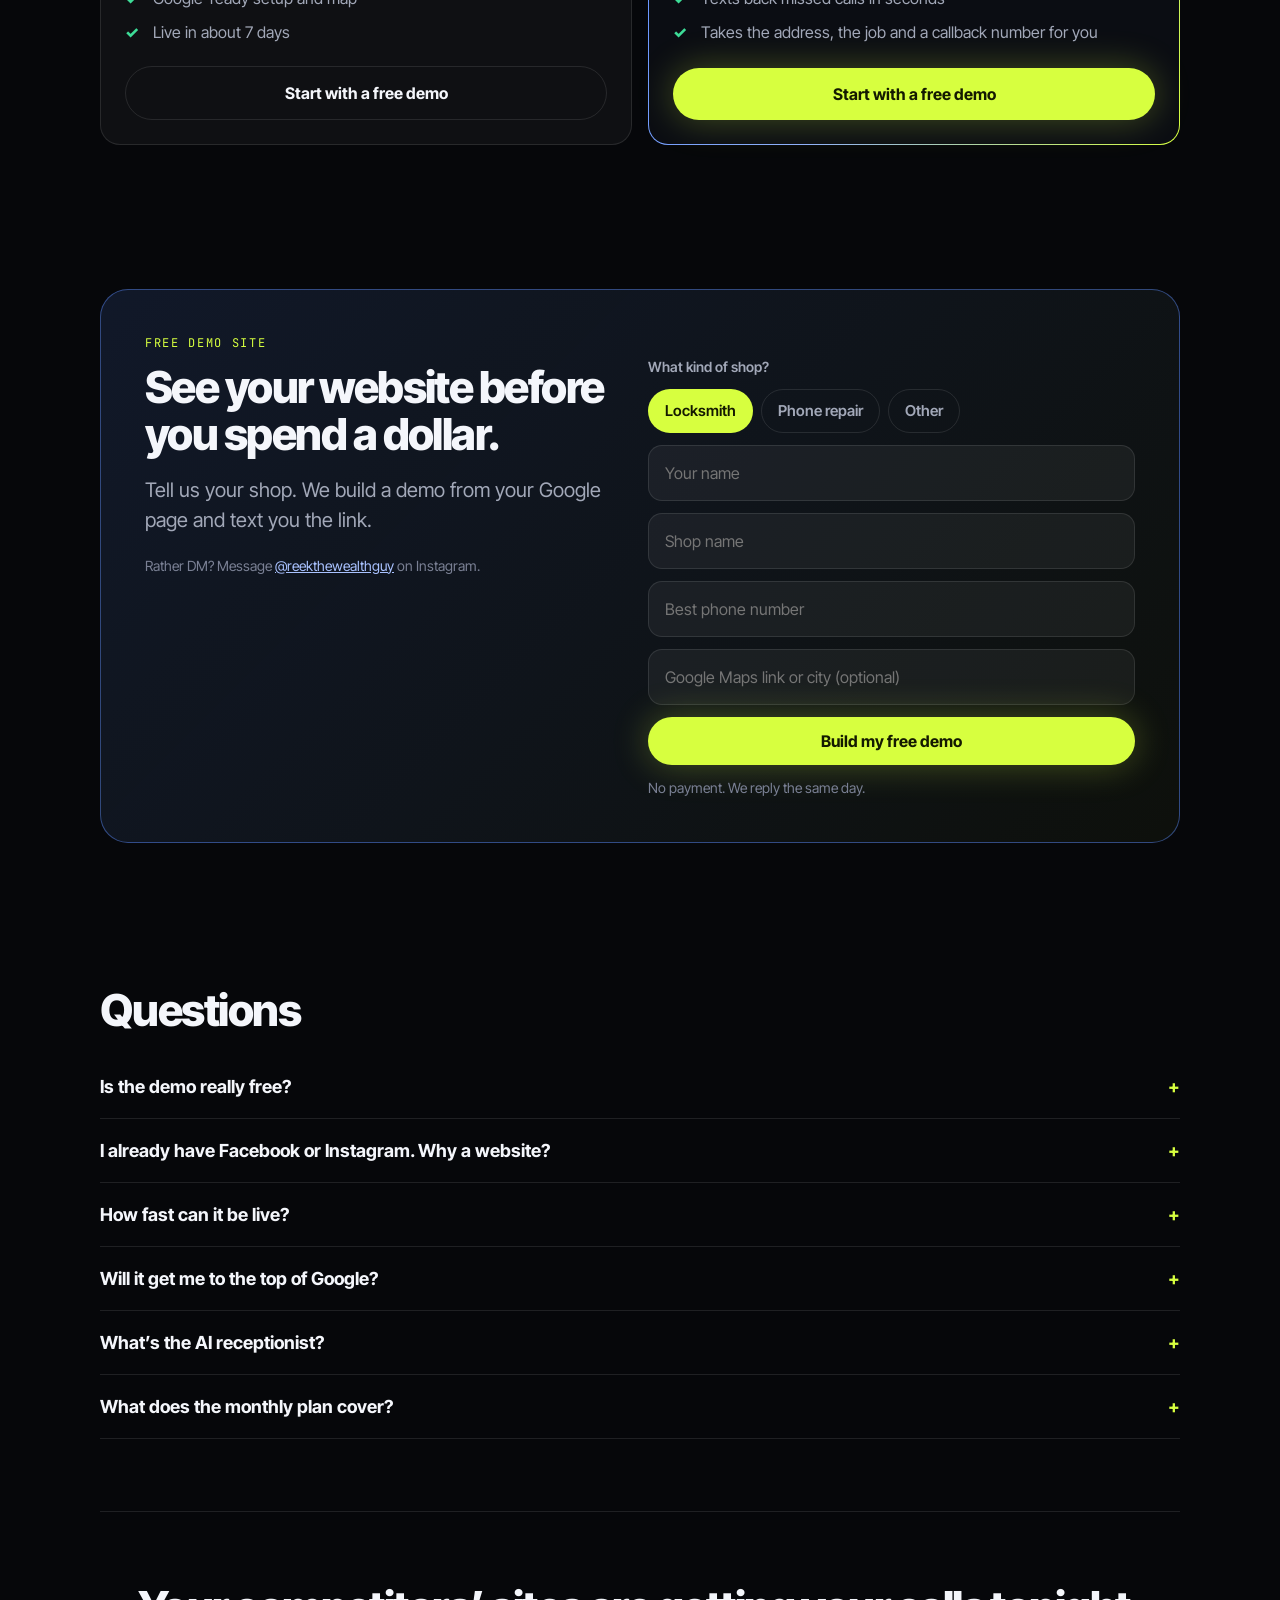
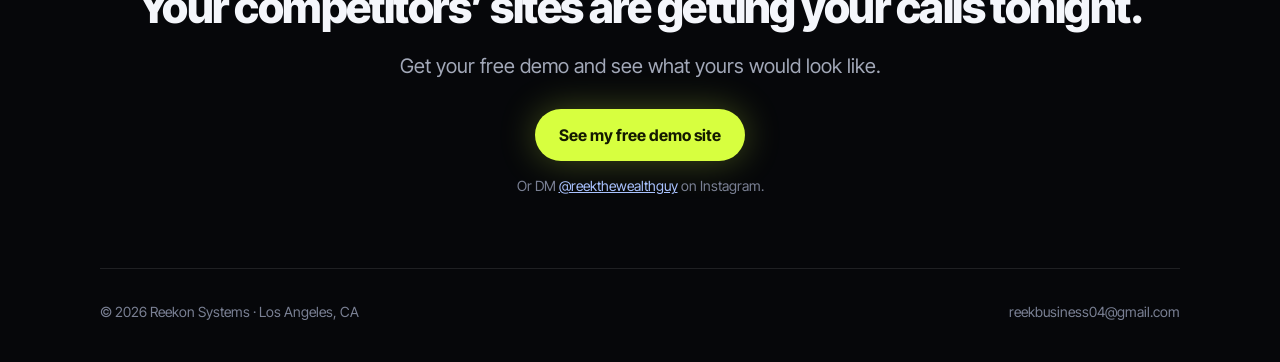
==== commit 2164d98e: "Landing page rebuilt for locksmiths and phone repair: no-website hook, sample site mockup, free demo" ====
--- a/index.html
+++ b/index.html
@@ -10,200 +10,331 @@
   instagram: "https://instagram.com/reekthewealthguy",
   handle: "@reekthewealthguy",
   city: "Los Angeles, CA",
-  // Paste a free form link (formspree.io) to get requests by email automatically.
-  // Leave "" and the form opens the visitor's email app with everything filled in.
+  // Your business cell, like "3105551234". Leave "" to hide the Text me buttons.
+  phone: "",
+  // Optional backup: a free form link (formspree.io) to get requests by email.
   formEndpoint: "",
-  // Your audit video: upload a file next to this page (e.g. "audit.mp4") or leave as the demo.
-  video: "missed-calls.mp4"
+  // Your CRM. Requests from this page land in your Leads tab (Website sign-ups).
+  portal: "https://reeksolutions-github-io.reekbusiness04.workers.dev"
 };
 </script>
-<title>Reekon Systems | Stop losing customers to missed calls</title>
-<meta name="description" content="Businesses lose customers every day to missed calls, slow replies and forgotten follow-ups. Reekon Systems installs AI that answers, follows up and books for you. Free 30-minute AI audit.">
+<title>Reekon Systems | Websites for Locksmiths &amp; Phone Repair Shops</title>
+<meta name="description" content="Websites for locksmiths and phone repair shops in Los Angeles. Built from your Google listing, live in about a week. See a free demo before you pay. Founding price $497.">
 <meta name="theme-color" content="#06070a">
 <link rel="canonical" href="https://reeksolutions.github.io/">
 <meta property="og:type" content="website">
 <meta property="og:site_name" content="Reekon Systems">
-<meta property="og:title" content="Stop losing customers to missed calls | Reekon Systems">
-<meta property="og:description" content="AI that answers every call, follows up every lead and books the appointment. Free 30-minute AI audit.">
+<meta property="og:title" content="No website? Your next customer is calling the shop that has one.">
+<meta property="og:description" content="Websites for locksmiths and phone repair shops. Free demo built from your Google listing. Founding price $497.">
 <meta property="og:url" content="https://reeksolutions.github.io/">
 <meta property="og:image" content="https://reeksolutions.github.io/og-image.png">
 <meta name="twitter:card" content="summary_large_image">
 <link rel="icon" href="data:image/svg+xml,%3Csvg xmlns='http://www.w3.org/2000/svg' viewBox='0 0 32 32'%3E%3Crect width='32' height='32' rx='9' fill='%2306070a'/%3E%3Ccircle cx='16' cy='16' r='9' fill='none' stroke='%235b8cff' stroke-opacity='.35' stroke-width='2'/%3E%3Cpath d='M16 7a9 9 0 0 1 9 9' fill='none' stroke='%235b8cff' stroke-width='2.4' stroke-linecap='round'/%3E%3Ccircle cx='16' cy='16' r='3' fill='%235b8cff'/%3E%3C/svg%3E">
 <link rel="preconnect" href="https://fonts.googleapis.com">
 <link rel="preconnect" href="https://fonts.gstatic.com" crossorigin>
-<link href="https://fonts.googleapis.com/css2?family=Inter+Tight:wght@400;500;600;700;800&family=JetBrains+Mono:wght@500&display=swap" rel="stylesheet">
+<link href="https://fonts.googleapis.com/css2?family=Inter+Tight:wght@400;500;600;700;800&family=JetBrains+Mono:wght@500;600&display=swap" rel="stylesheet">
 <style>
-:root{--bg:#06070a;--bg2:#0b0d13;--card:rgba(255,255,255,.04);--line:rgba(255,255,255,.1);--ink:#f4f6fb;--mut:#a2a8b8;--dim:#7a8094;--acc:#5b8cff;--acc2:#a9c2ff;--ok:#3ddc97;--bad:#ff7a7a;--r:20px}
+:root{--bg:#06070a;--bg2:#0b0d13;--card:rgba(255,255,255,.04);--line:rgba(255,255,255,.1);--ink:#f4f6fb;--mut:#a2a8b8;--dim:#7a8094;--acc:#5b8cff;--acc2:#a9c2ff;--pop:#d7ff3f;--pop-ink:#141a00;--ok:#3ddc97;--bad:#ff7a7a;--r:20px;
+ --mix:linear-gradient(110deg,#5b8cff 0%,#8fb0ff 45%,#d7ff3f 100%)}
 *{box-sizing:border-box;margin:0;padding:0}
+[hidden]{display:none!important}
 html{scroll-behavior:smooth}
 body{background:var(--bg);color:var(--ink);font-family:"Inter Tight",Inter,system-ui,sans-serif;line-height:1.5;-webkit-font-smoothing:antialiased;padding-left:max(20px,env(safe-area-inset-left));padding-right:max(20px,env(safe-area-inset-right));overflow-x:hidden;
- background-image:radial-gradient(800px 500px at 90% -5%,rgba(91,140,255,.2),transparent 70%),radial-gradient(700px 500px at -10% 40%,rgba(91,140,255,.08),transparent 70%)}
-.wrap{max-width:1040px;margin:0 auto}
+ background-image:radial-gradient(800px 500px at 92% -8%,rgba(91,140,255,.22),transparent 70%),radial-gradient(600px 420px at -10% 38%,rgba(215,255,63,.06),transparent 70%)}
+.wrap{max-width:1080px;margin:0 auto}
 a{color:inherit}
 .mono{font-family:"JetBrains Mono",ui-monospace,monospace;letter-spacing:.14em;text-transform:uppercase;font-size:12px;color:var(--acc2)}
-nav{display:flex;align-items:center;justify-content:space-between;padding:18px 0}
-.logo{display:flex;align-items:center;gap:10px;font-weight:800;font-size:19px;letter-spacing:-.02em;text-decoration:none}
-.logo i{width:22px;height:22px;border-radius:50%;border:3px solid var(--acc);box-shadow:0 0 14px rgba(91,140,255,.6);position:relative}
-.logo i::after{content:"";position:absolute;inset:4px;border-radius:50%;background:var(--acc)}
+.mono.pop{color:var(--pop)}
+nav{display:flex;align-items:center;justify-content:space-between;padding:18px 0;gap:12px}
+.logo{display:flex;align-items:center;gap:10px;font-weight:800;font-size:19px;letter-spacing:-.02em;text-decoration:none;white-space:nowrap}
+.logo i{width:22px;height:22px;border-radius:50%;border:3px solid var(--acc);box-shadow:0 0 14px rgba(91,140,255,.6);position:relative;flex:none}
+.logo i::after{content:"";position:absolute;inset:4px;border-radius:50%;background:var(--pop)}
 .logo em{font-style:normal;color:var(--acc)}
-.btn{display:inline-flex;align-items:center;justify-content:center;gap:8px;background:var(--acc);color:#05070d;font-weight:700;font-size:16px;padding:14px 24px;border-radius:999px;text-decoration:none;border:0;cursor:pointer;font-family:inherit;box-shadow:0 0 36px rgba(91,140,255,.35);transition:transform .15s}
+.btn{display:inline-flex;align-items:center;justify-content:center;gap:8px;background:var(--acc);color:#05070d;font-weight:700;font-size:16px;padding:14px 24px;border-radius:999px;text-decoration:none;border:0;cursor:pointer;font-family:inherit;box-shadow:0 0 36px rgba(91,140,255,.35);transition:transform .15s,box-shadow .15s}
 .btn:hover{transform:translateY(-1px)}
+.btn.pop{background:var(--pop);color:var(--pop-ink);box-shadow:0 0 36px rgba(215,255,63,.28)}
 .btn.sm{padding:9px 18px;font-size:14px;box-shadow:none}
 .btn.ghost{background:transparent;color:var(--ink);border:1px solid var(--line);box-shadow:none}
-section{padding:64px 0}
-h1{font-size:clamp(38px,7.2vw,68px);line-height:1.02;letter-spacing:-.04em;font-weight:800;text-wrap:balance}
+section{padding:72px 0}
+h1{font-size:clamp(38px,6.8vw,66px);line-height:1.02;letter-spacing:-.04em;font-weight:800;text-wrap:balance}
 h2{font-size:clamp(28px,4.6vw,44px);line-height:1.08;letter-spacing:-.035em;font-weight:800;text-wrap:balance}
 h3{font-size:20px;letter-spacing:-.02em;font-weight:700}
-.lead{font-size:clamp(17px,2.4vw,21px);color:var(--mut);max-width:640px;margin-top:20px}
-.hl{color:var(--acc2)}.bad{color:var(--bad)}.ok{color:var(--ok)}
-.hero{padding-top:40px;display:grid;gap:36px;grid-template-columns:1.15fr .85fr;align-items:center}
+.mix{background:var(--mix);-webkit-background-clip:text;background-clip:text;color:transparent}
+.lead{font-size:clamp(17px,2.3vw,20px);color:var(--mut);max-width:620px;margin-top:20px}
+.fine{font-size:14px;color:var(--dim);margin-top:14px}
 .cta-row{display:flex;flex-wrap:wrap;gap:12px;margin-top:28px;align-items:center}
-.fine{font-size:14px;color:var(--dim);margin-top:14px}
-.vid{border-radius:24px;border:1px solid var(--line);overflow:hidden;background:#000;aspect-ratio:9/16;max-height:600px;justify-self:center;width:100%;max-width:340px;box-shadow:0 30px 80px rgba(91,140,255,.18)}
-.vid video{width:100%;height:100%;object-fit:cover;display:block}
+
+/* hero */
+.hero{padding-top:36px;display:grid;gap:40px;grid-template-columns:1.1fr .9fr;align-items:center}
+.pills{display:flex;flex-wrap:wrap;gap:8px;margin-top:22px}
+.pill{font-size:13px;color:var(--mut);border:1px solid var(--line);border-radius:999px;padding:6px 12px;background:var(--card)}
+.pill b{color:var(--pop);font-weight:700}
+
+/* phone mockup */
+.demo{justify-self:center;width:100%;max-width:330px;display:grid;gap:14px;justify-items:center}
+.switch{display:inline-flex;border:1px solid var(--line);border-radius:999px;padding:4px;background:var(--card)}
+.switch button{font:600 13px "Inter Tight",sans-serif;color:var(--mut);background:none;border:0;padding:8px 14px;border-radius:999px;cursor:pointer}
+.switch button[aria-pressed="true"]{background:var(--pop);color:var(--pop-ink)}
+.phone{width:100%;max-width:300px;aspect-ratio:9/18.5;border-radius:42px;padding:10px;background:linear-gradient(160deg,#1b1f2b,#0b0d13);border:1px solid rgba(255,255,255,.14);box-shadow:0 40px 90px rgba(91,140,255,.22),inset 0 0 0 1px rgba(255,255,255,.04);animation:float 6s ease-in-out infinite}
+@keyframes float{50%{transform:translateY(-8px)}}
+.scr{height:100%;border-radius:33px;overflow:hidden;background:#f6f4ef;color:#15171c;position:relative;display:flex;flex-direction:column;font-size:12px}
+.scr .bar{display:flex;justify-content:space-between;align-items:center;padding:16px 16px 10px;font-weight:800;font-size:13px;letter-spacing:-.01em}
+.scr .bar span{font-size:10px;font-weight:700;background:var(--sk);color:#fff;padding:5px 10px;border-radius:999px}
+.scr .ph{margin:0 12px;border-radius:18px;height:34%;background:var(--shero);position:relative;overflow:hidden;display:grid;place-items:center}
+.scr .ph svg{width:44%;opacity:.9}
+.scr .ph .badge{position:absolute;left:10px;bottom:10px;background:rgba(255,255,255,.92);border-radius:999px;padding:4px 9px;font-weight:700;font-size:10px}
+.scr .tx{padding:14px 16px 0}
+.scr .tx h4{font-size:19px;line-height:1.08;letter-spacing:-.03em;font-weight:800}
+.scr .tx p{color:#5a5f6b;margin-top:6px;font-size:11.5px;line-height:1.35}
+.scr .bt{display:flex;gap:8px;padding:12px 16px 0}
+.scr .bt i{font-style:normal;flex:1;text-align:center;padding:9px 0;border-radius:999px;font-weight:800;font-size:11.5px;background:var(--sk);color:#fff}
+.scr .bt i+i{background:#fff;color:#15171c;border:1px solid #ddd}
+.scr ul{list-style:none;padding:12px 16px 0;display:grid;gap:6px}
+.scr li{display:flex;justify-content:space-between;background:#fff;border:1px solid #ebe8e0;border-radius:12px;padding:8px 10px;font-weight:600;font-size:11.5px}
+.scr li b{color:#5a5f6b;font-weight:600}
+.scr .call{margin-top:auto;background:var(--sk);color:#fff;text-align:center;font-weight:800;padding:13px 0 16px;font-size:12.5px}
+.sample{font-size:12px;color:var(--dim)}
+
+/* cards */
 .grid{display:grid;gap:16px;margin-top:32px}
-.g3{grid-template-columns:repeat(3,1fr)}.g2{grid-template-columns:repeat(2,1fr)}
+.g3{grid-template-columns:repeat(3,1fr)}.g2{grid-template-columns:repeat(2,1fr)}.g4{grid-template-columns:repeat(4,1fr)}
 .card{background:var(--card);border:1px solid var(--line);border-radius:var(--r);padding:24px;min-width:0}
 .card p{color:var(--mut);margin-top:8px;font-size:16px}
-.card.bad{border-color:rgba(255,122,122,.35);background:rgba(255,122,122,.05)}
-.card.good{border-color:rgba(61,220,151,.35);background:rgba(61,220,151,.05)}
-.tag{display:inline-block;font:600 12px "JetBrains Mono",monospace;letter-spacing:.12em;text-transform:uppercase;padding:6px 12px;border-radius:999px;border:1px solid var(--line);margin-bottom:14px}
-.tag.bad{color:var(--bad);border-color:rgba(255,122,122,.5)}.tag.ok{color:var(--ok);border-color:rgba(61,220,151,.5)}
-.math{display:flex;flex-wrap:wrap;gap:10px 18px;align-items:baseline;margin-top:28px;font-size:clamp(22px,3.6vw,34px);font-weight:700;letter-spacing:-.02em}
-.math b{color:var(--bad);font-size:clamp(32px,6vw,56px)}
-.steps{counter-reset:s}.step{position:relative;padding-left:64px}
-.step::before{counter-increment:s;content:counter(s);position:absolute;left:0;top:0;width:44px;height:44px;border-radius:50%;background:rgba(91,140,255,.15);border:1px solid rgba(91,140,255,.5);display:grid;place-items:center;font-weight:800;color:var(--acc2)}
-.step+.step{margin-top:24px}
-.guar{border:1px solid rgba(91,140,255,.5);background:linear-gradient(135deg,rgba(91,140,255,.14),rgba(91,140,255,.03));border-radius:28px;padding:clamp(24px,5vw,48px)}
-.guar p{font-size:clamp(18px,2.6vw,24px);margin-top:14px;max-width:760px}
-ul.chk{list-style:none;margin-top:14px;display:grid;gap:10px}
-ul.chk li{padding-left:30px;position:relative;color:var(--mut)}
-ul.chk li::before{content:"✓";position:absolute;left:0;color:var(--ok);font-weight:800}
+.card .n{font:600 12px "JetBrains Mono",monospace;letter-spacing:.12em;color:var(--bad);text-transform:uppercase}
+.card.bad{border-color:rgba(255,122,122,.3);background:rgba(255,122,122,.045)}
+.card .n+h3{margin-top:10px}
+.math{display:flex;flex-wrap:wrap;gap:8px 16px;align-items:baseline;margin-top:30px;font-size:clamp(20px,3.4vw,32px);font-weight:700;letter-spacing:-.02em}
+.math b{color:var(--pop);font-size:clamp(30px,5.6vw,52px)}
+
+.feat{display:flex;gap:14px;align-items:flex-start}
+.feat .ic{flex:none;width:40px;height:40px;border-radius:12px;display:grid;place-items:center;background:rgba(91,140,255,.14);border:1px solid rgba(91,140,255,.4);color:var(--acc2)}
+.feat .ic svg{width:20px;height:20px}
+.feat h3{font-size:17px}
+.feat p{margin-top:4px;font-size:15px}
+
+.steps{display:grid;gap:16px;grid-template-columns:repeat(3,1fr);margin-top:32px;counter-reset:s}
+.step{position:relative;padding:24px;border-radius:var(--r);border:1px solid var(--line);background:var(--card)}
+.step::before{counter-increment:s;content:counter(s);display:grid;place-items:center;width:40px;height:40px;border-radius:50%;background:var(--mix);color:#05070d;font-weight:800;margin-bottom:16px}
+.step p{color:var(--mut);margin-top:6px}
+
+/* pricing */
+.price{position:relative;display:flex;flex-direction:column}
+.price .amt{display:flex;align-items:baseline;gap:10px;margin-top:14px}
+.price .amt b{font-size:48px;letter-spacing:-.04em;font-weight:800}
+.price .amt s{color:var(--dim);font-size:18px}
+.price .sub{color:var(--dim);font-size:14px;margin-top:2px}
+.price ul{list-style:none;margin:18px 0 22px;display:grid;gap:10px}
+.price li{padding-left:28px;position:relative;color:var(--mut)}
+.price li::before{content:"✓";position:absolute;left:0;color:var(--ok);font-weight:800}
+.price .btn{margin-top:auto}
+.price.best{border:1px solid transparent;background:linear-gradient(var(--bg2),var(--bg2)) padding-box,var(--mix) border-box}
+.flag{position:absolute;top:-12px;right:20px;background:var(--pop);color:var(--pop-ink);font:700 11px "JetBrains Mono",monospace;letter-spacing:.1em;text-transform:uppercase;padding:6px 10px;border-radius:999px}
+
+/* form */
+.formcard{border-radius:28px;padding:clamp(22px,5vw,44px);border:1px solid rgba(91,140,255,.45);background:linear-gradient(135deg,rgba(91,140,255,.13),rgba(215,255,63,.04))}
+form{display:grid;gap:12px;margin-top:22px}
+input,textarea{width:100%;padding:15px 16px;border-radius:14px;border:1px solid var(--line);background:rgba(255,255,255,.05);color:var(--ink);font:inherit;font-size:16px}
+input:focus,textarea:focus{outline:2px solid var(--acc);border-color:transparent}
+.chips{display:flex;flex-wrap:wrap;gap:8px}
+.chips label{cursor:pointer}
+.chips input{position:absolute;opacity:0;width:1px;height:1px}
+.chips span{display:inline-block;padding:10px 16px;border-radius:999px;border:1px solid var(--line);color:var(--mut);font-weight:600;font-size:15px}
+.chips input:checked+span{background:var(--pop);color:var(--pop-ink);border-color:transparent}
+.chips input:focus-visible+span{outline:2px solid var(--acc)}
+.lbl{font-size:14px;color:var(--mut);font-weight:600}
+
 details{border-bottom:1px solid var(--line);padding:18px 0}
 summary{cursor:pointer;font-weight:700;font-size:18px;list-style:none;display:flex;justify-content:space-between;gap:16px}
-summary::after{content:"+";color:var(--acc2)}details[open] summary::after{content:"–"}
+summary::-webkit-details-marker{display:none}
+summary::after{content:"+";color:var(--pop)}details[open] summary::after{content:"–"}
 details p{color:var(--mut);margin-top:10px;max-width:700px}
-form{display:grid;gap:12px;margin-top:24px;max-width:520px}
-input,textarea{width:100%;padding:15px 16px;border-radius:14px;border:1px solid var(--line);background:rgba(255,255,255,.05);color:var(--ink);font:inherit;font-size:16px}
-input:focus,textarea:focus{outline:2px solid var(--acc);border-color:transparent}
 .final{text-align:center;border-top:1px solid var(--line)}
-.final form{margin-inline:auto;text-align:left}
 footer{padding:32px 0 calc(40px + env(safe-area-inset-bottom));color:var(--dim);font-size:14px;display:flex;flex-wrap:wrap;gap:12px;justify-content:space-between;border-top:1px solid var(--line)}
-.sticky{position:fixed;left:0;right:0;bottom:0;padding:12px max(16px,env(safe-area-inset-left)) calc(12px + env(safe-area-inset-bottom));background:rgba(6,7,10,.92);backdrop-filter:blur(10px);border-top:1px solid var(--line);display:none;z-index:9}
+.sticky{position:fixed;left:0;right:0;bottom:0;padding:12px max(16px,env(safe-area-inset-left)) calc(12px + env(safe-area-inset-bottom));background:rgba(6,7,10,.92);backdrop-filter:blur(10px);-webkit-backdrop-filter:blur(10px);border-top:1px solid var(--line);display:none;z-index:9}
 .sticky .btn{width:100%}
-@media(max-width:820px){.hero{grid-template-columns:1fr}.g3,.g2{grid-template-columns:1fr}section{padding:48px 0}.sticky{display:block}body{padding-bottom:84px}.vid{max-width:300px}}
-@media(prefers-reduced-motion:reduce){html{scroll-behavior:auto}.btn{transition:none}}
+.rv{opacity:0;transform:translateY(18px);transition:opacity .6s ease,transform .6s ease}
+.rv.in{opacity:1;transform:none}
+@media(max-width:860px){.hero{grid-template-columns:1fr}.g3,.g2,.g4,.steps{grid-template-columns:1fr}section{padding:52px 0}.sticky{display:block}body{padding-bottom:84px}.nav-cta{display:none}}
+@media(prefers-reduced-motion:reduce){html{scroll-behavior:auto}.btn{transition:none}.phone{animation:none}.rv{opacity:1;transform:none;transition:none}}
 </style>
 </head>
 <body>
 <div class="wrap">
-<nav><a class="logo" href="#top"><i></i><span>Reekon <em>Systems</em></span></a><a class="btn sm" href="#audit">Free AI audit</a></nav>
+<nav><a class="logo" href="#top"><i></i><span>Reekon <em>Systems</em></span></a><a class="btn sm pop nav-cta" href="#start">Get my free demo</a></nav>
 
 <header class="hero" id="top">
  <div>
-  <div class="mono">AI for local businesses</div>
-  <h1 style="margin-top:14px">You’re losing customers <span class="hl">every day</span> and never see it.</h1>
-  <p class="lead">Calls go unanswered after hours. Leads wait hours for a reply. Past customers never hear from you again. We install AI that answers, follows up and books, so the money stops leaking.</p>
-  <div class="cta-row"><a class="btn" href="#audit">Get my free 30-minute AI audit</a><a class="btn ghost" href="#how">See how it works</a></div>
-  <p class="fine">No credit card. No pitch deck. We look at your business and show you what’s leaking.</p>
- </div>
- <div class="vid"><video id="v" playsinline muted loop autoplay preload="metadata" controls aria-label="Short video showing how missed calls cost a business money and how AI fixes it"></video></div>
+  <div class="mono pop">Websites for locksmiths &amp; phone repair · LA</div>
+  <h1 style="margin-top:14px">No website? Your next customer is calling <span class="mix">the shop that has one.</span></h1>
+  <p class="lead">Locked out or holding a cracked phone, people search “near me” and call the first shop that looks legit. We build you that site, with tap-to-call, your Google reviews and your prices, live in about a week.</p>
+  <div class="cta-row"><a class="btn pop" href="#start">See my free demo site</a><a class="btn ghost txt" href="#start" hidden>Text me</a><a class="btn ghost" href="#price">Pricing</a></div>
+  <div class="pills"><span class="pill">Free demo <b>before</b> you pay</span><span class="pill">Built from your Google page</span><span class="pill">Live in ~7 days</span></div>
+ </div>
+ <div class="demo">
+  <div class="switch" role="group" aria-label="Pick a sample"><button type="button" aria-pressed="true" data-k="lock">Locksmith</button><button type="button" aria-pressed="false" data-k="phone">Phone repair</button></div>
+  <div class="phone" aria-label="Sample website on a phone">
+   <div class="scr" id="scr">
+    <div class="bar"><span id="m-name" style="all:unset">Keystone Lock &amp; Key</span><span>Call now</span></div>
+    <div class="ph"><svg id="m-ic" viewBox="0 0 64 64" fill="none" stroke="#fff" stroke-width="3.2" stroke-linecap="round" stroke-linejoin="round"></svg><div class="badge" id="m-badge">★ 4.8 · Google reviews</div></div>
+    <div class="tx"><h4 id="m-h">Locked out? We’re there in 30 min.</h4><p id="m-p">24/7 lockouts, car keys and rekeys across Inglewood &amp; South LA.</p></div>
+    <div class="bt"><i>Call now</i><i>Text us</i></div>
+    <ul id="m-list"></ul>
+    <div class="call" id="m-call">Tap to call · open 24/7</div>
+   </div>
+  </div>
+  <div class="sample">Sample design with a made-up shop name. Yours uses your real info.</div>
+ </div>
 </header>
 
-<section id="pain">
- <div class="mono">The problem</div>
- <h2 style="margin-top:12px">Most businesses don’t have a marketing problem. They have a leak.</h2>
- <p class="lead">You already pay to get people to call, click and message. The loss happens right after, and nobody tracks it.</p>
+<section id="pain" class="rv">
+ <div class="mono">What happens now</div>
+ <h2 style="margin-top:12px">Customers are looking for you. They just can’t find much.</h2>
+ <p class="lead">A Google listing with no website gives people nothing to go on. So they tap the next shop.</p>
  <div class="grid g3">
-  <div class="card bad"><span class="tag bad">After hours</span><h3>Nobody picks up after 5</h3><p>A customer calls at 6:42 PM, hits voicemail and books whoever answers next. Most won’t leave a message.</p></div>
-  <div class="card bad"><span class="tag bad">Slow replies</span><h3>The first to answer wins</h3><p>A new lead who waits hours has already messaged three other businesses. Speed decides who gets the job.</p></div>
-  <div class="card bad"><span class="tag bad">No follow-up</span><h3>Old customers go quiet</h3><p>Hundreds of people already trusted you once. Without a nudge, they forget you and spend elsewhere.</p></div>
- </div>
- <div class="math"><span>3 missed customers a week</span><span>×</span><span>$400 each</span><span>=</span><b>$62,400 a year</b></div>
- <p class="fine">Example numbers to show the math. Your audit uses your real ones.</p>
-</section>
-
-<section id="how">
- <div class="mono">The fix</div>
- <h2 style="margin-top:12px">AI that does the work your team can’t be there for.</h2>
- <p class="lead">We build it, set it up on your phone, calendar and tools, and keep it running. You don’t learn any software.</p>
+  <div class="card bad"><div class="n">01 · The search</div><h3>“Locksmith near me”</h3><p>They’re stressed and in a hurry. They pick the shop with a real website, clear prices and a big call button.</p></div>
+  <div class="card bad"><div class="n">02 · The doubt</div><h3>No prices, no proof</h3><p>Can’t see what a screen fix or a lockout costs, or that you’re legit? They keep scrolling.</p></div>
+  <div class="card bad"><div class="n">03 · The miss</div><h3>Gone to the next shop</h3><p>You never know it happened. No missed call, no message. Just a job someone else got.</p></div>
+ </div>
+ <div class="math"><span>1 lost job a week</span><span>×</span><span>$150</span><span>=</span><b>$7,800 a year</b></div>
+ <p class="fine">Example numbers to show the math. One extra job a month covers the founding price.</p>
+</section>
+
+<section class="rv">
+ <div class="mono">What you get</div>
+ <h2 style="margin-top:12px">A site that turns searches into calls.</h2>
  <div class="grid g2">
-  <div class="card good"><span class="tag ok">Answers 24/7</span><h3>AI voice receptionist</h3><p>Picks up every call, answers common questions, and books the appointment on your calendar.</p></div>
-  <div class="card good"><span class="tag ok">Never miss a lead</span><h3>Missed-call text-back</h3><p>If a call slips through, the customer gets a text within seconds that starts the conversation.</p></div>
-  <div class="card good"><span class="tag ok">Speed to lead</span><h3>Instant follow-up</h3><p>New inquiries get a reply in under a minute, day or night, and a nudge until they book.</p></div>
-  <div class="card good"><span class="tag ok">Win back revenue</span><h3>Reactivation campaigns</h3><p>Friendly texts to past customers that bring them back, with zero staff time.</p></div>
- </div>
- <p class="fine">Also available: AI websites and chatbots, AI CRM, lead tracking, and custom AI agents. The audit decides what you actually need.</p>
-</section>
-
-
-<section>
+  <div class="card feat"><div class="ic"><svg viewBox="0 0 24 24" fill="none" stroke="currentColor" stroke-width="2" stroke-linecap="round"><path d="M5 4h4l2 5-2.5 1.5a11 11 0 0 0 5 5L15 13l5 2v4a2 2 0 0 1-2 2A16 16 0 0 1 3 6a2 2 0 0 1 2-2"/></svg></div><div><h3>Tap-to-call and tap-to-text</h3><p>Big buttons on every screen. One tap and they’re talking to you.</p></div></div>
+  <div class="card feat"><div class="ic"><svg viewBox="0 0 24 24" fill="none" stroke="currentColor" stroke-width="2" stroke-linejoin="round"><path d="m12 3 2.7 5.6 6.1.9-4.4 4.3 1 6.1L12 17l-5.4 2.9 1-6.1-4.4-4.3 6.1-.9z"/></svg></div><div><h3>Your real Google reviews &amp; photos</h3><p>Pulled from your Google page so people see you’re legit right away.</p></div></div>
+  <div class="card feat"><div class="ic"><svg viewBox="0 0 24 24" fill="none" stroke="currentColor" stroke-width="2" stroke-linecap="round"><path d="M4 6h16M4 12h16M4 18h10"/></svg></div><div><h3>Services and price ranges</h3><p>Lockouts, rekeys, car keys, screens, batteries, charging ports, whatever you do.</p></div></div>
+  <div class="card feat"><div class="ic"><svg viewBox="0 0 24 24" fill="none" stroke="currentColor" stroke-width="2" stroke-linecap="round"><circle cx="12" cy="10" r="3"/><path d="M12 21s-7-5.6-7-11a7 7 0 0 1 14 0c0 5.4-7 11-7 11z"/></svg></div><div><h3>Hours, service area and map</h3><p>Set up so Google understands where you work and links it to your listing.</p></div></div>
+  <div class="card feat"><div class="ic"><svg viewBox="0 0 24 24" fill="none" stroke="currentColor" stroke-width="2" stroke-linecap="round"><rect x="7" y="2" width="10" height="20" rx="2"/><path d="M11 18h2"/></svg></div><div><h3>Made for phones first</h3><p>Fast and clean on a phone, because that’s where your customers are.</p></div></div>
+  <div class="card feat"><div class="ic"><svg viewBox="0 0 24 24" fill="none" stroke="currentColor" stroke-width="2" stroke-linecap="round"><path d="M4 20h4L19 9l-4-4L4 16z"/></svg></div><div><h3>Changes by text</h3><p>New price or new hours? Text us and it gets updated.</p></div></div>
+ </div>
+</section>
+
+<section class="rv">
  <div class="mono">How it works</div>
- <h2 style="margin:12px 0 32px">Three steps. You stay in control.</h2>
+ <h2 style="margin-top:12px">See it first. Pay only if you love it.</h2>
  <div class="steps">
-  <div class="step"><h3>Free 30-minute AI audit</h3><p style="color:var(--mut)">We learn how leads reach you, who handles them, and where they fall through. You leave knowing exactly what’s leaking and a ballpark of what fixing it looks like.</p></div>
-  <div class="step"><h3>A short, plain-English plan</h3><p style="color:var(--mut)">One page: what we’ll build, what it costs and what it should do for you. One clear option, no jargon, no pressure.</p></div>
-  <div class="step"><h3>We build it and it goes live</h3><p style="color:var(--mut)">We set it up, test it with you, and monitor it after launch. Aim: live and booking within 30 days.</p></div>
- </div>
-</section>
-
-<section id="audit">
- <div class="grid g2" style="align-items:start;margin-top:0">
+  <div class="step"><h3>Send your shop name</h3><p>Fill out the form or DM us. We find your Google page ourselves.</p></div>
+  <div class="step"><h3>Get your free demo</h3><p>We build a demo from your real Google info and send you the link, usually within a day.</p></div>
+  <div class="step"><h3>Go live this week</h3><p>Like it? We add your changes, connect your domain and launch.</p></div>
+ </div>
+</section>
+
+<section id="price" class="rv">
+ <div class="mono">Pricing</div>
+ <h2 style="margin-top:12px">Founding-client prices for LA shops.</h2>
+ <p class="lead">One-time setup, plus a small monthly plan for hosting and changes. We tell you the monthly before you start.</p>
+ <div class="grid g2" style="margin-top:36px">
+  <div class="card price">
+   <h3>Website</h3>
+   <div class="amt"><b>$497</b><s>$997</s></div><div class="sub">one-time setup</div>
+   <ul><li>Custom site built from your Google page</li><li>Tap-to-call, tap-to-text, reviews, prices</li><li>Google-ready setup and map</li><li>Live in about 7 days</li></ul>
+   <a class="btn ghost" href="#start" data-plan="Website">Start with a free demo</a>
+  </div>
+  <div class="card price best">
+   <span class="flag">Never miss a call</span>
+   <h3>Website + AI receptionist</h3>
+   <div class="amt"><b>$1,497</b><s>$2,997</s></div><div class="sub">one-time setup</div>
+   <ul><li>Everything in Website</li><li>AI answers your calls 24/7, even mid-job</li><li>Texts back missed calls in seconds</li><li>Takes the address, the job and a callback number for you</li></ul>
+   <a class="btn pop" href="#start" data-plan="Website + AI">Start with a free demo</a>
+  </div>
+ </div>
+</section>
+
+<section id="start" class="rv">
+ <div class="formcard grid g2" style="margin-top:0;align-items:start">
   <div>
-   <div class="mono">Free AI audit</div>
-   <h2 style="margin-top:12px">Find out what your business is losing.</h2>
-   <p class="lead" style="margin-top:16px">A 30-minute call. Put your card away, this is about understanding your business.</p>
-   <ul class="chk"><li>How your leads and calls come in today</li><li>Where they get lost, and what that costs</li><li>The software and process you already use</li><li>What we’d fix first, with a ballpark price before we hang up</li></ul>
+   <div class="mono pop">Free demo site</div>
+   <h2 style="margin-top:12px">See your website before you spend a dollar.</h2>
+   <p class="lead" style="margin-top:16px">Tell us your shop. We build a demo from your Google page and text you the link.</p>
+   <p class="fine" style="margin-top:20px">Rather DM? Message <a href="" class="ig" style="color:var(--acc2)"></a> on Instagram.</p>
   </div>
-  <div class="card">
-   <h3>Request your audit</h3>
-   <form id="f" novalidate>
-    <input name="name" placeholder="Your name" autocomplete="name" required aria-label="Your name">
-    <input name="biz" placeholder="Business name" autocomplete="organization" required aria-label="Business name">
-    <input name="phone" type="tel" placeholder="Best phone number" autocomplete="tel" required aria-label="Best phone number">
-    <textarea name="msg" rows="3" placeholder="What’s your biggest headache right now? (optional)" aria-label="Biggest headache"></textarea>
-    <button class="btn" type="submit">Book my free audit</button>
-    <p class="fine" id="fs" role="status" style="margin:0">We reply the same day.</p>
-   </form>
-  </div>
- </div>
-</section>
-
-<section>
+  <form id="f" novalidate>
+   <div class="lbl">What kind of shop?</div>
+   <div class="chips">
+    <label><input type="radio" name="type" value="Locksmith" checked><span>Locksmith</span></label>
+    <label><input type="radio" name="type" value="Phone repair"><span>Phone repair</span></label>
+    <label><input type="radio" name="type" value="Other"><span>Other</span></label>
+   </div>
+   <input name="name" placeholder="Your name" autocomplete="name" required aria-label="Your name">
+   <input name="biz" placeholder="Shop name" autocomplete="organization" required aria-label="Shop name">
+   <input name="phone" type="tel" placeholder="Best phone number" autocomplete="tel" required aria-label="Best phone number">
+   <input name="link" placeholder="Google Maps link or city (optional)" aria-label="Google Maps link or city">
+   <input name="hp" tabindex="-1" autocomplete="off" aria-hidden="true" style="position:absolute;left:-9999px;width:1px;height:1px;opacity:0">
+   <input type="hidden" name="plan" value="">
+   <button class="btn pop" type="submit">Build my free demo</button>
+   <p class="fine" id="fs" role="status" style="margin:0">No payment. We reply the same day.</p>
+  </form>
+ </div>
+</section>
+
+<section class="rv">
  <h2>Questions</h2>
  <div style="margin-top:20px">
-  <details><summary>Is the audit really free?</summary><p>Yes. It’s 30 minutes of us learning your business. You’ll get real findings whether or not you work with us.</p></details>
-  <details><summary>Do I need to be technical?</summary><p>No. We set everything up and handle the tools. You tell us how your business works and we do the rest.</p></details>
-  <details><summary>Will it sound like a robot to my customers?</summary><p>We tune the voice and wording to your business, and test it with you before it goes live. You decide what it can and can’t say.</p></details>
-  <details><summary>What if a customer needs a real person?</summary><p>The AI can hand off to you or your team, take a message, or book a callback. It handles the routine so your people handle the rest.</p></details>
-  <details><summary>What does it cost?</summary><p>It depends on what you need, so we quote after the audit. You’ll get one clear price, and a ballpark before the first call ends.</p></details>
-  <details><summary>What kinds of businesses do you work with?</summary><p>Local, appointment- and call-based businesses where a missed call or slow reply costs real money.</p></details>
- </div>
-</section>
-
-<section class="final">
- <h2>Every day you wait, the calls keep going to voicemail.</h2>
- <p class="lead" style="margin-inline:auto">Get your free audit and see exactly what it’s costing you.</p>
- <div class="cta-row" style="justify-content:center"><a class="btn" href="#audit">Get my free AI audit</a></div>
- <p class="fine">Prefer to message? DM <a href="" id="ig" style="color:var(--acc2)"></a> on Instagram.</p>
+  <details><summary>Is the demo really free?</summary><p>Yes. We build it from your Google page and send you the link. If you don’t want it, you don’t pay anything.</p></details>
+  <details><summary>I already have Facebook or Instagram. Why a website?</summary><p>Keep them. But when someone searches Google for a locksmith or phone repair, a website with your prices and a call button is what makes them pick you. Your socials can link to it too.</p></details>
+  <details><summary>How fast can it be live?</summary><p>The demo usually comes within a day. After you say yes, most sites go live in about a week.</p></details>
+  <details><summary>Will it get me to the top of Google?</summary><p>We set it up the way Google likes and connect it to your Google listing. Rankings take time and nobody honest can promise #1, but having a real site gives you a much better shot than not having one.</p></details>
+  <details><summary>What’s the AI receptionist?</summary><p>An AI voice that picks up when you can’t, like when you’re under a dashboard or mid-repair. It answers questions, takes the job details and texts you. You decide what it says.</p></details>
+  <details><summary>What does the monthly plan cover?</summary><p>Hosting, keeping the site running, and changes you text us. We give you the exact amount before you start, with no surprises.</p></details>
+ </div>
+</section>
+
+<section class="final rv">
+ <h2>Your competitors’ sites are getting your calls tonight.</h2>
+ <p class="lead" style="margin-inline:auto">Get your free demo and see what yours would look like.</p>
+ <div class="cta-row" style="justify-content:center"><a class="btn pop" href="#start">See my free demo site</a></div>
+ <p class="fine">Or DM <a href="" class="ig" style="color:var(--acc2)"></a> on Instagram.</p>
 </section>
 
 <footer><span>© <span id="yr"></span> Reekon Systems · <span id="city"></span></span><span><a href="" id="em" style="text-decoration:none"></a></span></footer>
 </div>
-<div class="sticky"><a class="btn" href="#audit">Get my free AI audit</a></div>
+<div class="sticky"><a class="btn pop" href="#start">Get my free demo site</a></div>
 <script>
 const S=window.SITE,$=id=>document.getElementById(id);
 $("yr").textContent=new Date().getFullYear();$("city").textContent=S.city;
-$("ig").href=S.instagram;$("ig").textContent=S.handle;$("em").href="mailto:"+S.email;$("em").textContent=S.email;
-if(S.video)$("v").src=S.video;else $("v").parentElement.style.display="none";
+document.querySelectorAll(".ig").forEach(a=>{a.href=S.instagram;a.textContent=S.handle});
+$("em").href="mailto:"+S.email;$("em").textContent=S.email;
+const digits=String(S.phone||"").replace(/\D/g,"");
+if(digits.length>=10)document.querySelectorAll(".txt").forEach(a=>{a.hidden=false;a.href="sms:+1"+digits.slice(-10);a.textContent="Text me";});
+
+/* sample site switcher (made-up shops) */
+const KEY='<circle cx="22" cy="32" r="10"/><path d="M32 32h24M48 32v8M54 32v6"/>';
+const PH='<rect x="20" y="8" width="24" height="48" rx="5"/><path d="M28 50h8M26 16l12 14M38 18l-6 8"/>';
+const M={
+ lock:{name:"Keystone Lock &amp; Key",ic:KEY,h:"Locked out? We’re there in 30 min.",p:"24/7 lockouts, car keys and rekeys across Inglewood &amp; South LA.",sk:"#1d3557",hero:"linear-gradient(135deg,#1d3557,#457b9d)",badge:"★ 4.8 · Google reviews",call:"Tap to call · open 24/7",list:[["Home lockout","from $85"],["Car key replacement","from $149"],["Rekey locks","from $25/lock"]]},
+ phone:{name:"Fix-It Phone Lab",ic:PH,h:"Cracked screen? Fixed in 45 min.",p:"iPhone &amp; Samsung screens, batteries and charging ports. Walk-ins welcome.",sk:"#2b2d42",hero:"linear-gradient(135deg,#2b2d42,#5b8cff)",badge:"★ 4.9 · Google reviews",call:"Tap to call · walk-ins till 8 PM",list:[["Screen repair","from $79"],["Battery swap","from $59"],["Charging port","from $49"]]}
+};
+function show(k){const m=M[k],s=$("scr");s.style.setProperty("--sk",m.sk);s.style.setProperty("--shero",m.hero);
+ $("m-name").innerHTML=m.name;$("m-ic").innerHTML=m.ic;$("m-h").textContent=m.h;$("m-p").innerHTML=m.p;$("m-badge").textContent=m.badge;$("m-call").textContent=m.call;
+ $("m-list").innerHTML=m.list.map(([a,b])=>`<li>${a}<b>${b}</b></li>`).join("");
+ document.querySelectorAll(".switch button").forEach(b=>b.setAttribute("aria-pressed",b.dataset.k===k));}
+document.querySelectorAll(".switch button").forEach(b=>b.addEventListener("click",()=>{show(b.dataset.k);auto=false}));
+let auto=true;show("lock");
+if(!matchMedia("(prefers-reduced-motion: reduce)").matches)setInterval(()=>{if(auto)show(document.querySelector('.switch [aria-pressed="true"]').dataset.k==="lock"?"phone":"lock")},4500);
+
+/* reveal on scroll */
+const io="IntersectionObserver" in window?new IntersectionObserver(es=>es.forEach(e=>{if(e.isIntersecting){e.target.classList.add("in");io.unobserve(e.target)}}),{threshold:.12}):null;
+document.querySelectorAll(".rv").forEach(el=>io?io.observe(el):el.classList.add("in"));
+
+/* tracking + form */
+let SRC="";try{SRC=(new URLSearchParams(location.search).get("src")||sessionStorage.getItem("src")||"").slice(0,40);if(SRC)sessionStorage.setItem("src",SRC)}catch(_){}
+const ping=k=>{if(!S.portal)return;try{fetch(S.portal+"/site/hit",{method:"POST",headers:{"Content-Type":"text/plain;charset=UTF-8"},body:JSON.stringify({k,src:SRC,ref:document.referrer||""}),keepalive:true}).catch(()=>{})}catch(_){}};
+ping("view");
+document.querySelectorAll('a[href="#start"]').forEach(a=>a.addEventListener("click",()=>{ping("cta");if(a.dataset.plan)document.querySelector('[name="plan"]').value=a.dataset.plan}));
 $("f").addEventListener("submit",async e=>{e.preventDefault();
  const f=e.target,d=Object.fromEntries(new FormData(f)),st=$("fs");
- if(!d.name.trim()||!d.biz.trim()||!d.phone.trim()){st.textContent="Please fill in your name, business and phone.";st.style.color="var(--bad)";return}
- st.style.color="";
- const body=`Name: ${d.name}\nBusiness: ${d.biz}\nPhone: ${d.phone}\n\n${d.msg||""}`;
- if(S.formEndpoint){try{const r=await fetch(S.formEndpoint,{method:"POST",headers:{"Content-Type":"application/json",Accept:"application/json"},body:JSON.stringify(d)});if(r.ok){f.reset();st.textContent="Got it. We’ll reach out today to set up your audit.";return}}catch(_){}
-  st.textContent="Couldn’t send. Please email "+S.email;return}
- location.href="mailto:"+S.email+"?subject="+encodeURIComponent("Free AI audit request: "+d.biz)+"&body="+encodeURIComponent(body);
+ if(!d.name.trim()||!d.biz.trim()||!d.phone.trim()){st.textContent="Please fill in your name, shop and phone.";st.style.color="var(--bad)";return}
+ st.style.color="";st.textContent="Sending…";
+ const msg=["Free demo request","Type: "+d.type,d.plan?"Interested in: "+d.plan:"",d.link?"Google/city: "+d.link:""].filter(Boolean).join(" | ");
+ const payload={name:d.name,biz:d.biz,phone:d.phone,msg,hp:d.hp,src:SRC};
+ const done=()=>{f.reset();st.textContent="Got it. We’re building your demo and will text you the link.";};
+ if(S.portal){try{const r=await fetch(S.portal+"/site/inquiry",{method:"POST",headers:{"Content-Type":"text/plain;charset=UTF-8"},body:JSON.stringify(payload)});const j=await r.json().catch(()=>({}));if(r.ok){done();return}
+  if(j&&j.error&&r.status<500){st.textContent=j.error;st.style.color="var(--bad)";return}}catch(_){}}
+ if(S.formEndpoint){try{const r=await fetch(S.formEndpoint,{method:"POST",headers:{"Content-Type":"application/json",Accept:"application/json"},body:JSON.stringify(payload)});if(r.ok){done();return}}catch(_){}}
+ location.href="mailto:"+S.email+"?subject="+encodeURIComponent("Free demo request: "+d.biz)+"&body="+encodeURIComponent(`Name: ${d.name}\nShop: ${d.biz}\nPhone: ${d.phone}\n\n${msg}`);
  st.textContent="Your email app should open. If not, email "+S.email+".";
 });
 </script>
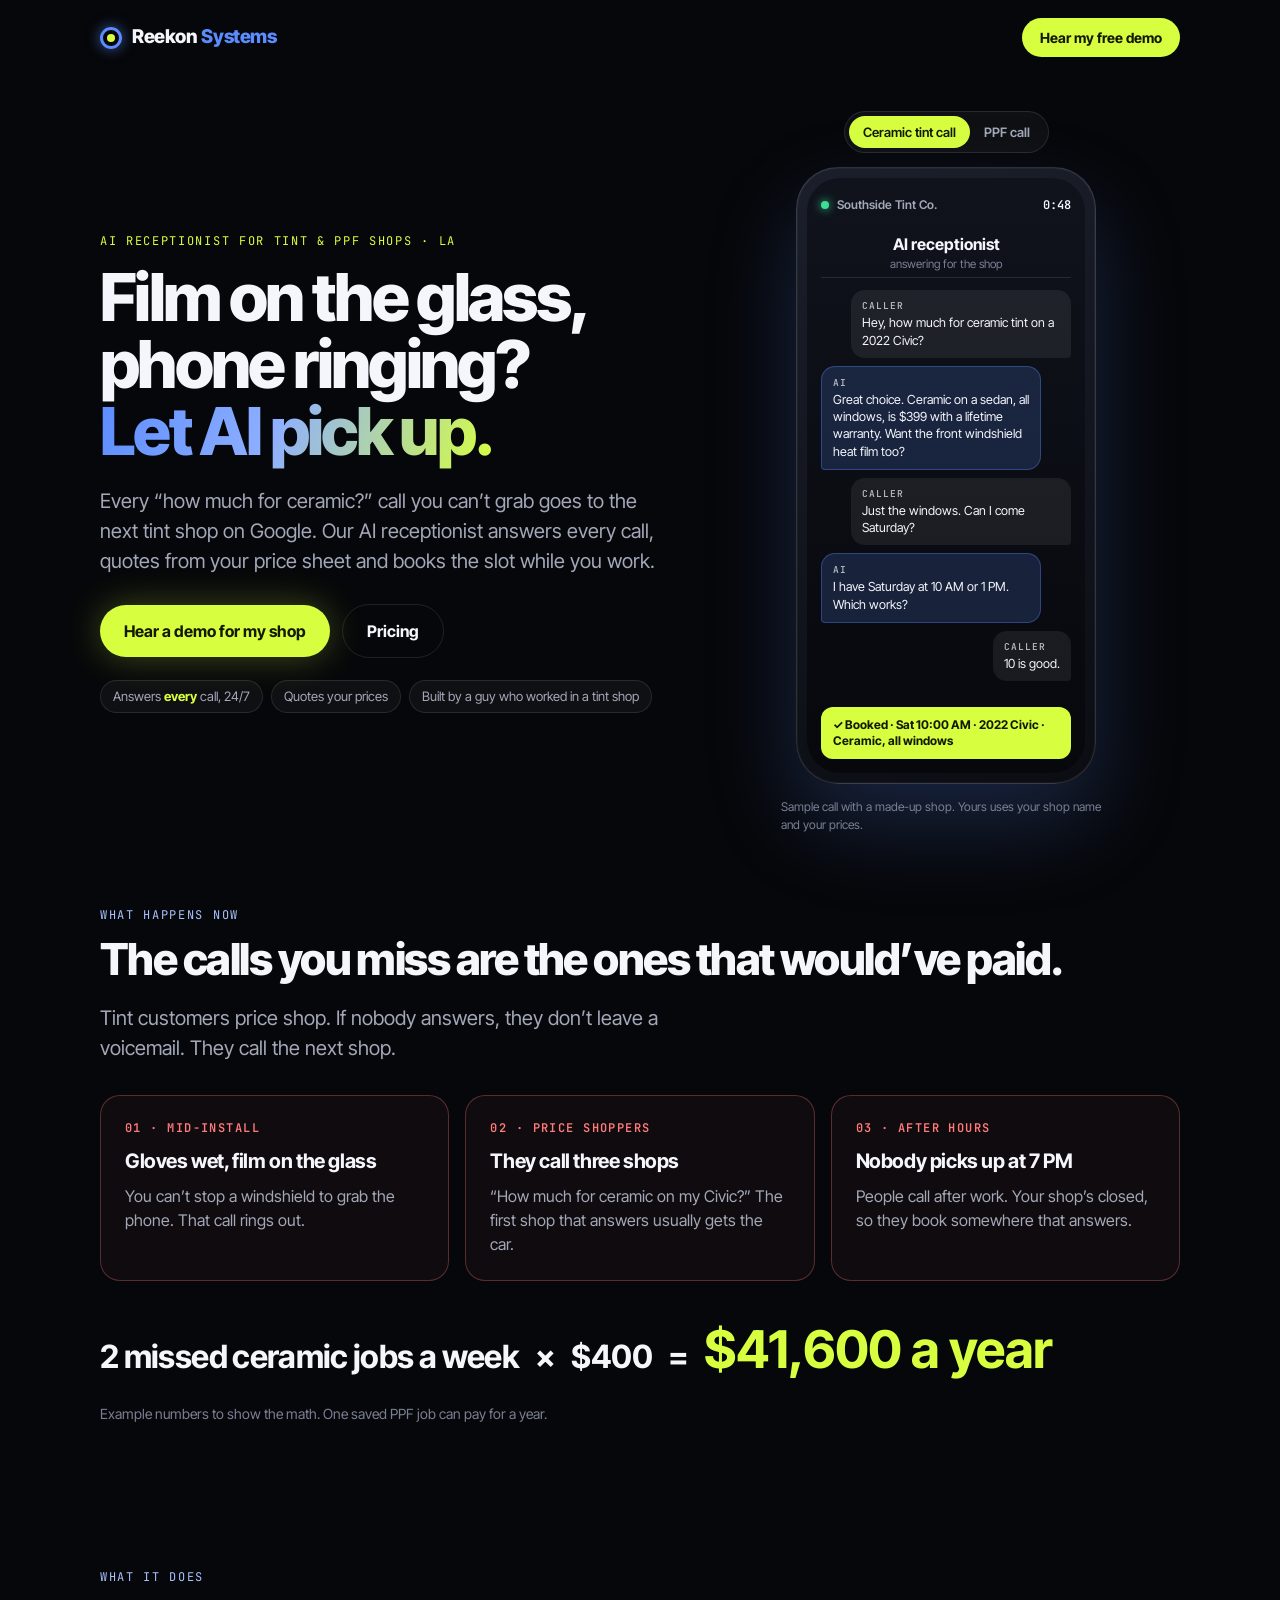
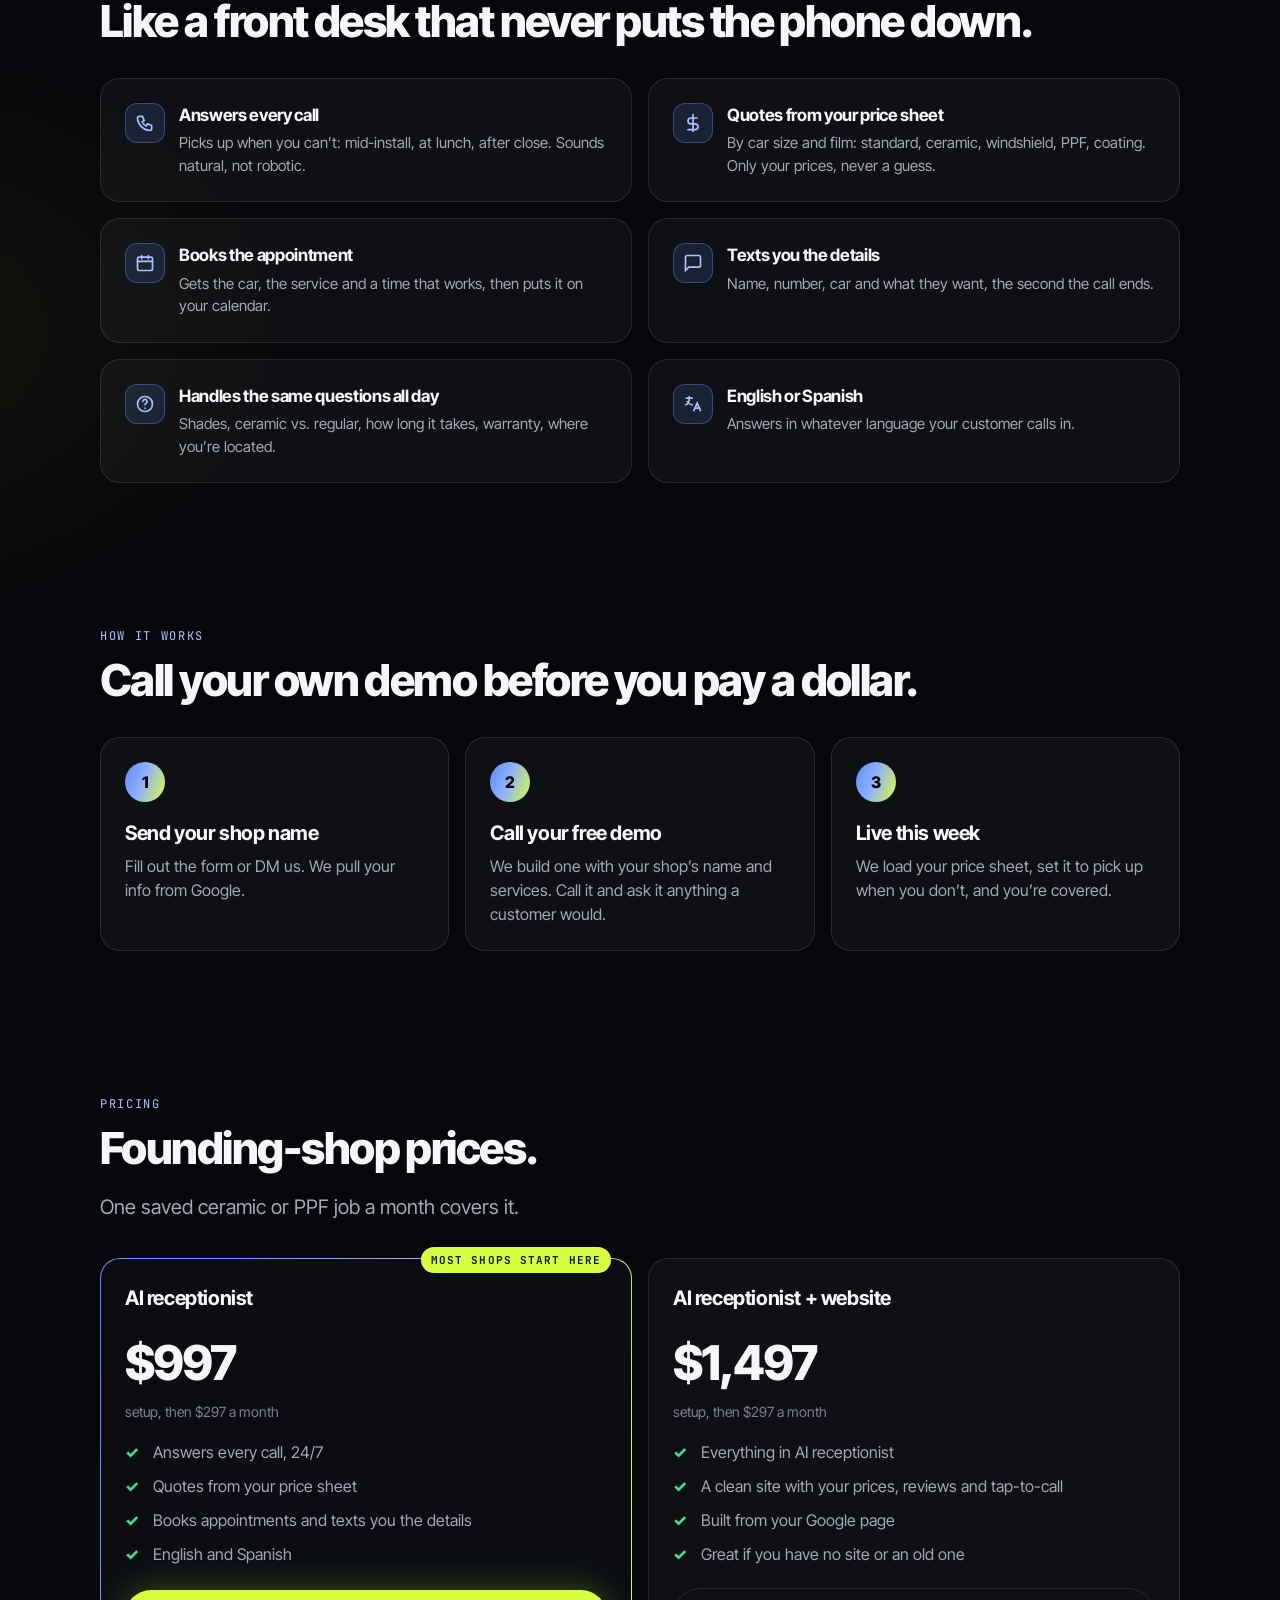
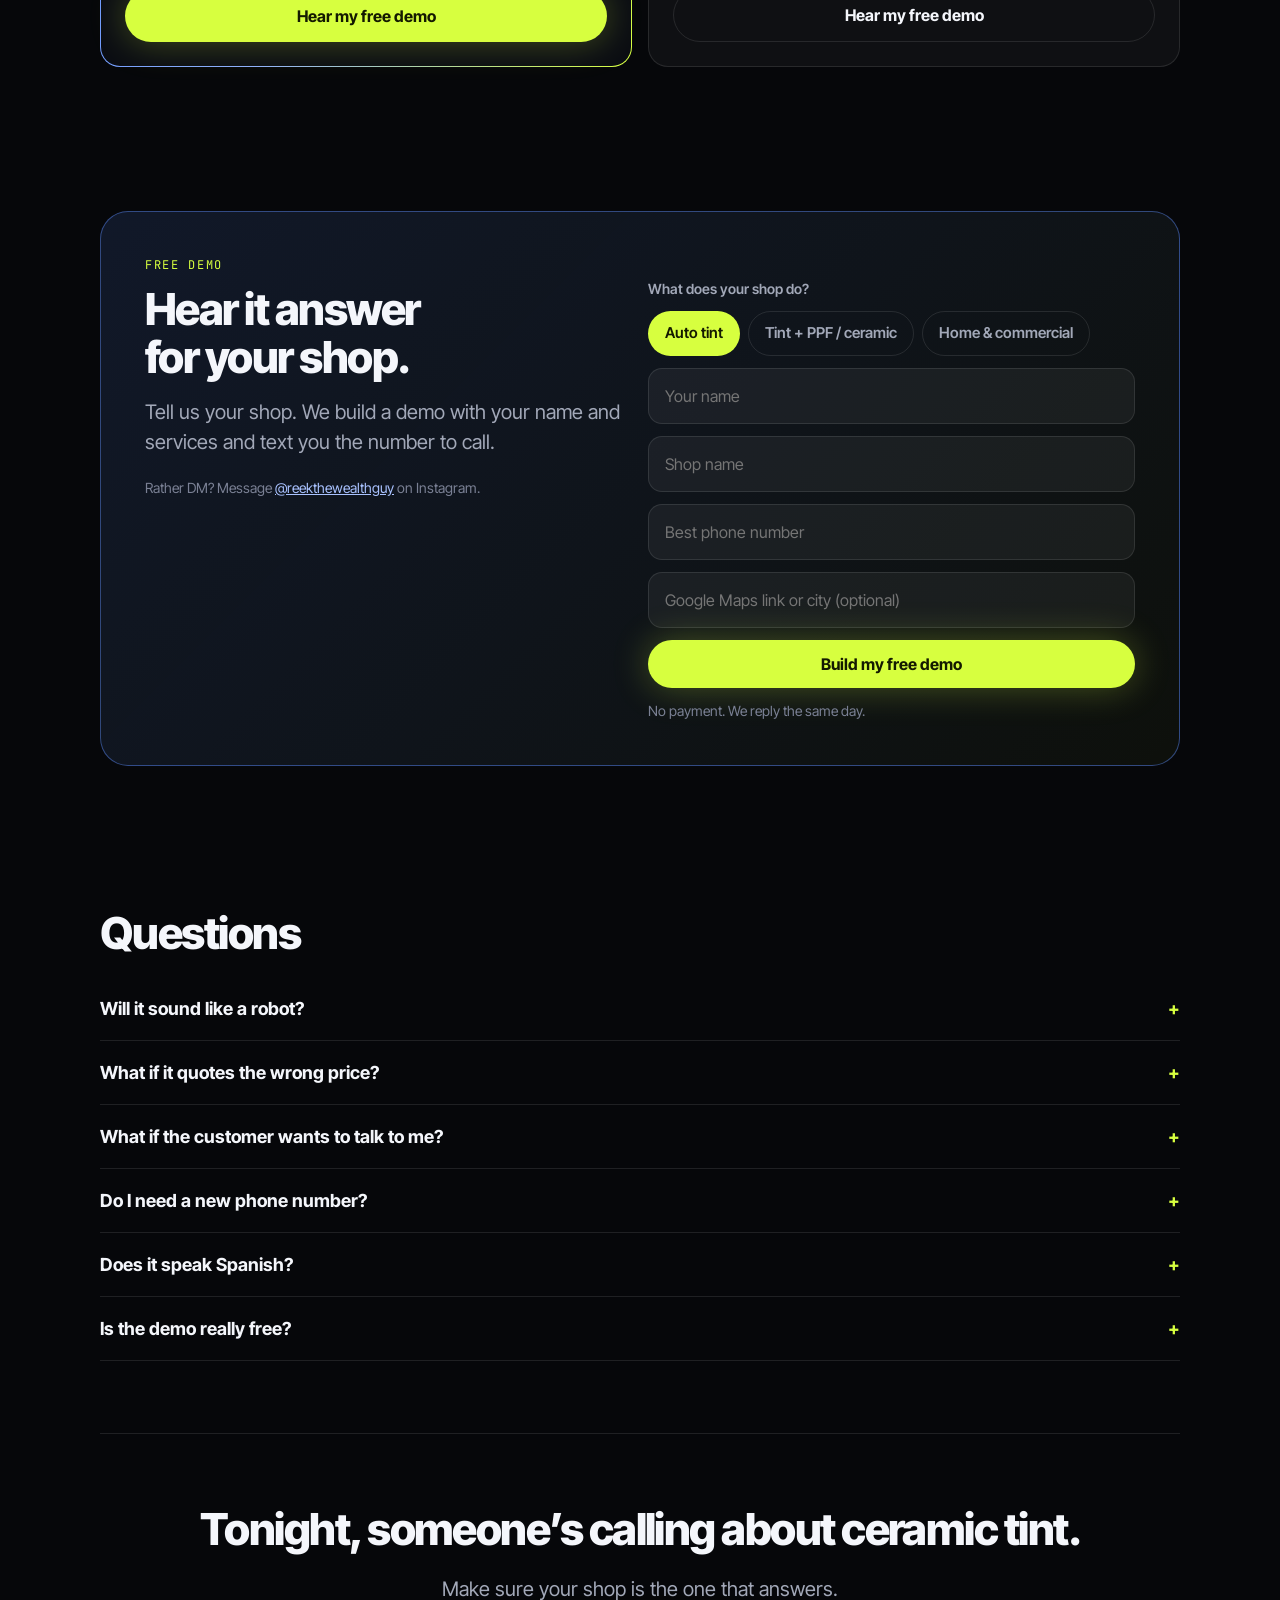
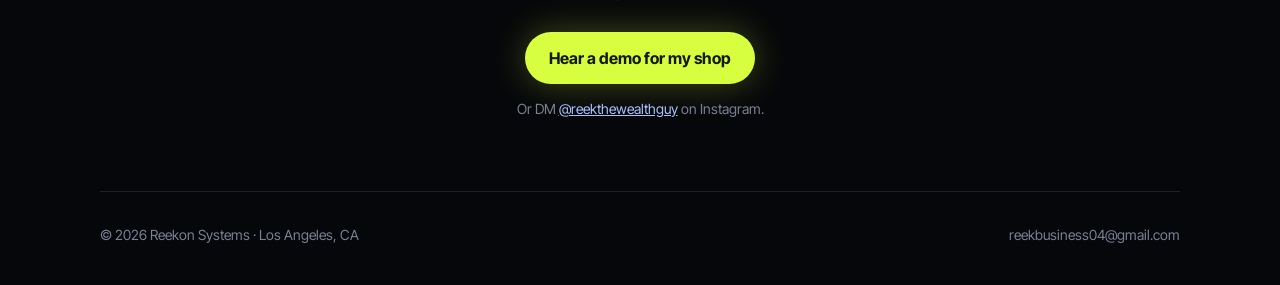
==== commit e18678ab: "Landing page: AI receptionist for tint & PPF shops (sample call mockup, mid-install hook, $997 + $29" ====
--- a/index.html
+++ b/index.html
@@ -18,14 +18,14 @@
   portal: "https://reeksolutions-github-io.reekbusiness04.workers.dev"
 };
 </script>
-<title>Reekon Systems | Websites for Locksmiths &amp; Phone Repair Shops</title>
-<meta name="description" content="Websites for locksmiths and phone repair shops in Los Angeles. Built from your Google listing, live in about a week. See a free demo before you pay. Founding price $497.">
+<title>Reekon Systems | AI Receptionist for Tint &amp; PPF Shops</title>
+<meta name="description" content="An AI receptionist for window tint and PPF shops in Los Angeles. Answers every call, quotes from your price sheet and books the appointment while you work. Free demo.">
 <meta name="theme-color" content="#06070a">
 <link rel="canonical" href="https://reeksolutions.github.io/">
 <meta property="og:type" content="website">
 <meta property="og:site_name" content="Reekon Systems">
-<meta property="og:title" content="No website? Your next customer is calling the shop that has one.">
-<meta property="og:description" content="Websites for locksmiths and phone repair shops. Free demo built from your Google listing. Founding price $497.">
+<meta property="og:title" content="Film on the glass, phone ringing? Let AI pick up.">
+<meta property="og:description" content="AI receptionist for tint and PPF shops. Answers every call, quotes your prices, books the slot. Free demo.">
 <meta property="og:url" content="https://reeksolutions.github.io/">
 <meta property="og:image" content="https://reeksolutions.github.io/og-image.png">
 <meta name="twitter:card" content="summary_large_image">
@@ -156,89 +156,101 @@
 .rv.in{opacity:1;transform:none}
 @media(max-width:860px){.hero{grid-template-columns:1fr}.g3,.g2,.g4,.steps{grid-template-columns:1fr}section{padding:52px 0}.sticky{display:block}body{padding-bottom:84px}.nav-cta{display:none}}
 @media(prefers-reduced-motion:reduce){html{scroll-behavior:auto}.btn{transition:none}.phone{animation:none}.rv{opacity:1;transform:none;transition:none}}
+/* call mockup */
+.call{height:100%;border-radius:33px;overflow:hidden;background:linear-gradient(180deg,#10131c,#07080c);display:flex;flex-direction:column;padding:18px 14px 14px;gap:12px}
+.call-top{display:flex;align-items:center;gap:8px;font-size:12px;color:var(--mut);font-weight:600}
+.call-top .dot{width:8px;height:8px;border-radius:50%;background:var(--ok);box-shadow:0 0 10px var(--ok);animation:pulse 1.6s ease-in-out infinite}
+@keyframes pulse{50%{opacity:.35}}
+.call-top .timer{margin-left:auto;font-family:"JetBrains Mono",monospace;color:var(--ink)}
+.call-who{display:flex;flex-direction:column;align-items:center;padding:6px 0 4px;border-bottom:1px solid var(--line)}
+.call-who b{font-size:16px}.call-who small{color:var(--dim);font-size:11.5px}
+.lines{display:flex;flex-direction:column;gap:8px;flex:1;overflow:hidden}
+.ln{font-size:12.5px;line-height:1.38;padding:9px 11px;border-radius:14px;max-width:88%;margin:0}
+.ln span{display:block;font:600 9.5px "JetBrains Mono",monospace;letter-spacing:.1em;text-transform:uppercase;opacity:.7;margin-bottom:2px}
+.ln.c{background:rgba(255,255,255,.07);align-self:flex-end;border-bottom-right-radius:4px}
+.ln.a{background:rgba(91,140,255,.18);border:1px solid rgba(91,140,255,.35);align-self:flex-start;border-bottom-left-radius:4px}
+.booked{background:var(--pop);color:var(--pop-ink);font-weight:700;font-size:12px;padding:10px 12px;border-radius:12px;line-height:1.3}
 </style>
 </head>
 <body>
 <div class="wrap">
-<nav><a class="logo" href="#top"><i></i><span>Reekon <em>Systems</em></span></a><a class="btn sm pop nav-cta" href="#start">Get my free demo</a></nav>
+<nav><a class="logo" href="#top"><i></i><span>Reekon <em>Systems</em></span></a><a class="btn sm pop nav-cta" href="#start">Hear my free demo</a></nav>
 
 <header class="hero" id="top">
  <div>
-  <div class="mono pop">Websites for locksmiths &amp; phone repair · LA</div>
-  <h1 style="margin-top:14px">No website? Your next customer is calling <span class="mix">the shop that has one.</span></h1>
-  <p class="lead">Locked out or holding a cracked phone, people search “near me” and call the first shop that looks legit. We build you that site, with tap-to-call, your Google reviews and your prices, live in about a week.</p>
-  <div class="cta-row"><a class="btn pop" href="#start">See my free demo site</a><a class="btn ghost txt" href="#start" hidden>Text me</a><a class="btn ghost" href="#price">Pricing</a></div>
-  <div class="pills"><span class="pill">Free demo <b>before</b> you pay</span><span class="pill">Built from your Google page</span><span class="pill">Live in ~7 days</span></div>
+  <div class="mono pop">AI receptionist for tint &amp; PPF shops · LA</div>
+  <h1 style="margin-top:14px">Film on the glass, phone ringing? <span class="mix">Let AI pick up.</span></h1>
+  <p class="lead">Every “how much for ceramic?” call you can’t grab goes to the next tint shop on Google. Our AI receptionist answers every call, quotes from your price sheet and books the slot while you work.</p>
+  <div class="cta-row"><a class="btn pop" href="#start">Hear a demo for my shop</a><a class="btn ghost txt" href="#start" hidden>Text me</a><a class="btn ghost" href="#price">Pricing</a></div>
+  <div class="pills"><span class="pill">Answers <b>every</b> call, 24/7</span><span class="pill">Quotes your prices</span><span class="pill">Built by a guy who worked in a tint shop</span></div>
  </div>
  <div class="demo">
-  <div class="switch" role="group" aria-label="Pick a sample"><button type="button" aria-pressed="true" data-k="lock">Locksmith</button><button type="button" aria-pressed="false" data-k="phone">Phone repair</button></div>
-  <div class="phone" aria-label="Sample website on a phone">
-   <div class="scr" id="scr">
-    <div class="bar"><span id="m-name" style="all:unset">Keystone Lock &amp; Key</span><span>Call now</span></div>
-    <div class="ph"><svg id="m-ic" viewBox="0 0 64 64" fill="none" stroke="#fff" stroke-width="3.2" stroke-linecap="round" stroke-linejoin="round"></svg><div class="badge" id="m-badge">★ 4.8 · Google reviews</div></div>
-    <div class="tx"><h4 id="m-h">Locked out? We’re there in 30 min.</h4><p id="m-p">24/7 lockouts, car keys and rekeys across Inglewood &amp; South LA.</p></div>
-    <div class="bt"><i>Call now</i><i>Text us</i></div>
-    <ul id="m-list"></ul>
-    <div class="call" id="m-call">Tap to call · open 24/7</div>
+  <div class="switch" role="group" aria-label="Pick a sample call"><button type="button" aria-pressed="true" data-k="tint">Ceramic tint call</button><button type="button" aria-pressed="false" data-k="ppf">PPF call</button></div>
+  <div class="phone" aria-label="Sample call handled by the AI receptionist">
+   <div class="call">
+    <div class="call-top"><span class="dot"></span><span id="c-shop">Southside Tint Co.</span><span class="timer" id="c-time">0:42</span></div>
+    <div class="call-who"><b>AI receptionist</b><small>answering for the shop</small></div>
+    <div class="lines" id="c-lines"></div>
+    <div class="booked" id="c-booked"></div>
    </div>
   </div>
-  <div class="sample">Sample design with a made-up shop name. Yours uses your real info.</div>
+  <div class="sample">Sample call with a made-up shop. Yours uses your shop name and your prices.</div>
  </div>
 </header>
 
 <section id="pain" class="rv">
  <div class="mono">What happens now</div>
- <h2 style="margin-top:12px">Customers are looking for you. They just can’t find much.</h2>
- <p class="lead">A Google listing with no website gives people nothing to go on. So they tap the next shop.</p>
+ <h2 style="margin-top:12px">The calls you miss are the ones that would’ve paid.</h2>
+ <p class="lead">Tint customers price shop. If nobody answers, they don’t leave a voicemail. They call the next shop.</p>
  <div class="grid g3">
-  <div class="card bad"><div class="n">01 · The search</div><h3>“Locksmith near me”</h3><p>They’re stressed and in a hurry. They pick the shop with a real website, clear prices and a big call button.</p></div>
-  <div class="card bad"><div class="n">02 · The doubt</div><h3>No prices, no proof</h3><p>Can’t see what a screen fix or a lockout costs, or that you’re legit? They keep scrolling.</p></div>
-  <div class="card bad"><div class="n">03 · The miss</div><h3>Gone to the next shop</h3><p>You never know it happened. No missed call, no message. Just a job someone else got.</p></div>
- </div>
- <div class="math"><span>1 lost job a week</span><span>×</span><span>$150</span><span>=</span><b>$7,800 a year</b></div>
- <p class="fine">Example numbers to show the math. One extra job a month covers the founding price.</p>
+  <div class="card bad"><div class="n">01 · Mid-install</div><h3>Gloves wet, film on the glass</h3><p>You can’t stop a windshield to grab the phone. That call rings out.</p></div>
+  <div class="card bad"><div class="n">02 · Price shoppers</div><h3>They call three shops</h3><p>“How much for ceramic on my Civic?” The first shop that answers usually gets the car.</p></div>
+  <div class="card bad"><div class="n">03 · After hours</div><h3>Nobody picks up at 7 PM</h3><p>People call after work. Your shop’s closed, so they book somewhere that answers.</p></div>
+ </div>
+ <div class="math"><span>2 missed ceramic jobs a week</span><span>×</span><span>$400</span><span>=</span><b>$41,600 a year</b></div>
+ <p class="fine">Example numbers to show the math. One saved PPF job can pay for a year.</p>
 </section>
 
 <section class="rv">
- <div class="mono">What you get</div>
- <h2 style="margin-top:12px">A site that turns searches into calls.</h2>
+ <div class="mono">What it does</div>
+ <h2 style="margin-top:12px">Like a front desk that never puts the phone down.</h2>
  <div class="grid g2">
-  <div class="card feat"><div class="ic"><svg viewBox="0 0 24 24" fill="none" stroke="currentColor" stroke-width="2" stroke-linecap="round"><path d="M5 4h4l2 5-2.5 1.5a11 11 0 0 0 5 5L15 13l5 2v4a2 2 0 0 1-2 2A16 16 0 0 1 3 6a2 2 0 0 1 2-2"/></svg></div><div><h3>Tap-to-call and tap-to-text</h3><p>Big buttons on every screen. One tap and they’re talking to you.</p></div></div>
-  <div class="card feat"><div class="ic"><svg viewBox="0 0 24 24" fill="none" stroke="currentColor" stroke-width="2" stroke-linejoin="round"><path d="m12 3 2.7 5.6 6.1.9-4.4 4.3 1 6.1L12 17l-5.4 2.9 1-6.1-4.4-4.3 6.1-.9z"/></svg></div><div><h3>Your real Google reviews &amp; photos</h3><p>Pulled from your Google page so people see you’re legit right away.</p></div></div>
-  <div class="card feat"><div class="ic"><svg viewBox="0 0 24 24" fill="none" stroke="currentColor" stroke-width="2" stroke-linecap="round"><path d="M4 6h16M4 12h16M4 18h10"/></svg></div><div><h3>Services and price ranges</h3><p>Lockouts, rekeys, car keys, screens, batteries, charging ports, whatever you do.</p></div></div>
-  <div class="card feat"><div class="ic"><svg viewBox="0 0 24 24" fill="none" stroke="currentColor" stroke-width="2" stroke-linecap="round"><circle cx="12" cy="10" r="3"/><path d="M12 21s-7-5.6-7-11a7 7 0 0 1 14 0c0 5.4-7 11-7 11z"/></svg></div><div><h3>Hours, service area and map</h3><p>Set up so Google understands where you work and links it to your listing.</p></div></div>
-  <div class="card feat"><div class="ic"><svg viewBox="0 0 24 24" fill="none" stroke="currentColor" stroke-width="2" stroke-linecap="round"><rect x="7" y="2" width="10" height="20" rx="2"/><path d="M11 18h2"/></svg></div><div><h3>Made for phones first</h3><p>Fast and clean on a phone, because that’s where your customers are.</p></div></div>
-  <div class="card feat"><div class="ic"><svg viewBox="0 0 24 24" fill="none" stroke="currentColor" stroke-width="2" stroke-linecap="round"><path d="M4 20h4L19 9l-4-4L4 16z"/></svg></div><div><h3>Changes by text</h3><p>New price or new hours? Text us and it gets updated.</p></div></div>
+  <div class="card feat"><div class="ic"><svg viewBox="0 0 24 24" fill="none" stroke="currentColor" stroke-width="2" stroke-linecap="round"><path d="M5 4h4l2 5-2.5 1.5a11 11 0 0 0 5 5L15 13l5 2v4a2 2 0 0 1-2 2A16 16 0 0 1 3 6a2 2 0 0 1 2-2"/></svg></div><div><h3>Answers every call</h3><p>Picks up when you can’t: mid-install, at lunch, after close. Sounds natural, not robotic.</p></div></div>
+  <div class="card feat"><div class="ic"><svg viewBox="0 0 24 24" fill="none" stroke="currentColor" stroke-width="2" stroke-linecap="round"><path d="M12 2v20M17 6H9.5a3.5 3.5 0 0 0 0 7h5a3.5 3.5 0 0 1 0 7H6"/></svg></div><div><h3>Quotes from your price sheet</h3><p>By car size and film: standard, ceramic, windshield, PPF, coating. Only your prices, never a guess.</p></div></div>
+  <div class="card feat"><div class="ic"><svg viewBox="0 0 24 24" fill="none" stroke="currentColor" stroke-width="2" stroke-linecap="round"><rect x="3" y="5" width="18" height="16" rx="2"/><path d="M3 10h18M8 3v4M16 3v4"/></svg></div><div><h3>Books the appointment</h3><p>Gets the car, the service and a time that works, then puts it on your calendar.</p></div></div>
+  <div class="card feat"><div class="ic"><svg viewBox="0 0 24 24" fill="none" stroke="currentColor" stroke-width="2" stroke-linecap="round"><path d="M21 15a2 2 0 0 1-2 2H7l-4 4V5a2 2 0 0 1 2-2h14a2 2 0 0 1 2 2z"/></svg></div><div><h3>Texts you the details</h3><p>Name, number, car and what they want, the second the call ends.</p></div></div>
+  <div class="card feat"><div class="ic"><svg viewBox="0 0 24 24" fill="none" stroke="currentColor" stroke-width="2" stroke-linecap="round"><circle cx="12" cy="12" r="9"/><path d="M9.5 9a2.5 2.5 0 1 1 3.5 2.3c-.6.3-1 .9-1 1.7M12 17h.01"/></svg></div><div><h3>Handles the same questions all day</h3><p>Shades, ceramic vs. regular, how long it takes, warranty, where you’re located.</p></div></div>
+  <div class="card feat"><div class="ic"><svg viewBox="0 0 24 24" fill="none" stroke="currentColor" stroke-width="2" stroke-linecap="round"><path d="M4 5h7M7.5 3v2c0 4-2 7-4 8M5 9c1 2 3 3.5 6 4M13 20l4-9 4 9M14.5 17h5"/></svg></div><div><h3>English or Spanish</h3><p>Answers in whatever language your customer calls in.</p></div></div>
  </div>
 </section>
 
 <section class="rv">
  <div class="mono">How it works</div>
- <h2 style="margin-top:12px">See it first. Pay only if you love it.</h2>
+ <h2 style="margin-top:12px">Call your own demo before you pay a dollar.</h2>
  <div class="steps">
-  <div class="step"><h3>Send your shop name</h3><p>Fill out the form or DM us. We find your Google page ourselves.</p></div>
-  <div class="step"><h3>Get your free demo</h3><p>We build a demo from your real Google info and send you the link, usually within a day.</p></div>
-  <div class="step"><h3>Go live this week</h3><p>Like it? We add your changes, connect your domain and launch.</p></div>
+  <div class="step"><h3>Send your shop name</h3><p>Fill out the form or DM us. We pull your info from Google.</p></div>
+  <div class="step"><h3>Call your free demo</h3><p>We build one with your shop’s name and services. Call it and ask it anything a customer would.</p></div>
+  <div class="step"><h3>Live this week</h3><p>We load your price sheet, set it to pick up when you don’t, and you’re covered.</p></div>
  </div>
 </section>
 
 <section id="price" class="rv">
  <div class="mono">Pricing</div>
- <h2 style="margin-top:12px">Founding-client prices for LA shops.</h2>
- <p class="lead">One-time setup, plus a small monthly plan for hosting and changes. We tell you the monthly before you start.</p>
+ <h2 style="margin-top:12px">Founding-shop prices.</h2>
+ <p class="lead">One saved ceramic or PPF job a month covers it.</p>
  <div class="grid g2" style="margin-top:36px">
+  <div class="card price best">
+   <span class="flag">Most shops start here</span>
+   <h3>AI receptionist</h3>
+   <div class="amt"><b>$997</b></div><div class="sub">setup, then $297 a month</div>
+   <ul><li>Answers every call, 24/7</li><li>Quotes from your price sheet</li><li>Books appointments and texts you the details</li><li>English and Spanish</li></ul>
+   <a class="btn pop" href="#start" data-plan="AI receptionist">Hear my free demo</a>
+  </div>
   <div class="card price">
-   <h3>Website</h3>
-   <div class="amt"><b>$497</b><s>$997</s></div><div class="sub">one-time setup</div>
-   <ul><li>Custom site built from your Google page</li><li>Tap-to-call, tap-to-text, reviews, prices</li><li>Google-ready setup and map</li><li>Live in about 7 days</li></ul>
-   <a class="btn ghost" href="#start" data-plan="Website">Start with a free demo</a>
-  </div>
-  <div class="card price best">
-   <span class="flag">Never miss a call</span>
-   <h3>Website + AI receptionist</h3>
-   <div class="amt"><b>$1,497</b><s>$2,997</s></div><div class="sub">one-time setup</div>
-   <ul><li>Everything in Website</li><li>AI answers your calls 24/7, even mid-job</li><li>Texts back missed calls in seconds</li><li>Takes the address, the job and a callback number for you</li></ul>
-   <a class="btn pop" href="#start" data-plan="Website + AI">Start with a free demo</a>
+   <h3>AI receptionist + website</h3>
+   <div class="amt"><b>$1,497</b></div><div class="sub">setup, then $297 a month</div>
+   <ul><li>Everything in AI receptionist</li><li>A clean site with your prices, reviews and tap-to-call</li><li>Built from your Google page</li><li>Great if you have no site or an old one</li></ul>
+   <a class="btn ghost" href="#start" data-plan="AI receptionist + website">Hear my free demo</a>
   </div>
  </div>
 </section>
@@ -246,17 +258,17 @@
 <section id="start" class="rv">
  <div class="formcard grid g2" style="margin-top:0;align-items:start">
   <div>
-   <div class="mono pop">Free demo site</div>
-   <h2 style="margin-top:12px">See your website before you spend a dollar.</h2>
-   <p class="lead" style="margin-top:16px">Tell us your shop. We build a demo from your Google page and text you the link.</p>
+   <div class="mono pop">Free demo</div>
+   <h2 style="margin-top:12px">Hear it answer for your shop.</h2>
+   <p class="lead" style="margin-top:16px">Tell us your shop. We build a demo with your name and services and text you the number to call.</p>
    <p class="fine" style="margin-top:20px">Rather DM? Message <a href="" class="ig" style="color:var(--acc2)"></a> on Instagram.</p>
   </div>
   <form id="f" novalidate>
-   <div class="lbl">What kind of shop?</div>
+   <div class="lbl">What does your shop do?</div>
    <div class="chips">
-    <label><input type="radio" name="type" value="Locksmith" checked><span>Locksmith</span></label>
-    <label><input type="radio" name="type" value="Phone repair"><span>Phone repair</span></label>
-    <label><input type="radio" name="type" value="Other"><span>Other</span></label>
+    <label><input type="radio" name="type" value="Auto tint" checked><span>Auto tint</span></label>
+    <label><input type="radio" name="type" value="Tint + PPF/ceramic"><span>Tint + PPF / ceramic</span></label>
+    <label><input type="radio" name="type" value="Home & commercial film"><span>Home &amp; commercial</span></label>
    </div>
    <input name="name" placeholder="Your name" autocomplete="name" required aria-label="Your name">
    <input name="biz" placeholder="Shop name" autocomplete="organization" required aria-label="Shop name">
@@ -273,25 +285,25 @@
 <section class="rv">
  <h2>Questions</h2>
  <div style="margin-top:20px">
-  <details><summary>Is the demo really free?</summary><p>Yes. We build it from your Google page and send you the link. If you don’t want it, you don’t pay anything.</p></details>
-  <details><summary>I already have Facebook or Instagram. Why a website?</summary><p>Keep them. But when someone searches Google for a locksmith or phone repair, a website with your prices and a call button is what makes them pick you. Your socials can link to it too.</p></details>
-  <details><summary>How fast can it be live?</summary><p>The demo usually comes within a day. After you say yes, most sites go live in about a week.</p></details>
-  <details><summary>Will it get me to the top of Google?</summary><p>We set it up the way Google likes and connect it to your Google listing. Rankings take time and nobody honest can promise #1, but having a real site gives you a much better shot than not having one.</p></details>
-  <details><summary>What’s the AI receptionist?</summary><p>An AI voice that picks up when you can’t, like when you’re under a dashboard or mid-repair. It answers questions, takes the job details and texts you. You decide what it says.</p></details>
-  <details><summary>What does the monthly plan cover?</summary><p>Hosting, keeping the site running, and changes you text us. We give you the exact amount before you start, with no surprises.</p></details>
+  <details><summary>Will it sound like a robot?</summary><p>No. It talks like a friendly front desk, and you hear it yourself on the demo before you decide anything.</p></details>
+  <details><summary>What if it quotes the wrong price?</summary><p>It only quotes from the price sheet you give us, by car size and film. If it’s not sure, it books a look-over instead of guessing.</p></details>
+  <details><summary>What if the customer wants to talk to me?</summary><p>It takes their name and number and texts you right away so you can call back between cars.</p></details>
+  <details><summary>Do I need a new phone number?</summary><p>No. Your number stays the same. Calls you don’t pick up get forwarded to the AI, so you can still answer when you’re free.</p></details>
+  <details><summary>Does it speak Spanish?</summary><p>Yes. It answers in English or Spanish, depending on how the customer talks.</p></details>
+  <details><summary>Is the demo really free?</summary><p>Yes. We build it with your shop name and services and send it to you. If it’s not for you, you don’t pay anything.</p></details>
  </div>
 </section>
 
 <section class="final rv">
- <h2>Your competitors’ sites are getting your calls tonight.</h2>
- <p class="lead" style="margin-inline:auto">Get your free demo and see what yours would look like.</p>
- <div class="cta-row" style="justify-content:center"><a class="btn pop" href="#start">See my free demo site</a></div>
+ <h2>Tonight, someone’s calling about ceramic tint.</h2>
+ <p class="lead" style="margin-inline:auto">Make sure your shop is the one that answers.</p>
+ <div class="cta-row" style="justify-content:center"><a class="btn pop" href="#start">Hear a demo for my shop</a></div>
  <p class="fine">Or DM <a href="" class="ig" style="color:var(--acc2)"></a> on Instagram.</p>
 </section>
 
 <footer><span>© <span id="yr"></span> Reekon Systems · <span id="city"></span></span><span><a href="" id="em" style="text-decoration:none"></a></span></footer>
 </div>
-<div class="sticky"><a class="btn pop" href="#start">Get my free demo site</a></div>
+<div class="sticky"><a class="btn pop" href="#start">Hear my free demo</a></div>
 <script>
 const S=window.SITE,$=id=>document.getElementById(id);
 $("yr").textContent=new Date().getFullYear();$("city").textContent=S.city;
@@ -300,20 +312,19 @@
 const digits=String(S.phone||"").replace(/\D/g,"");
 if(digits.length>=10)document.querySelectorAll(".txt").forEach(a=>{a.hidden=false;a.href="sms:+1"+digits.slice(-10);a.textContent="Text me";});
 
-/* sample site switcher (made-up shops) */
-const KEY='<circle cx="22" cy="32" r="10"/><path d="M32 32h24M48 32v8M54 32v6"/>';
-const PH='<rect x="20" y="8" width="24" height="48" rx="5"/><path d="M28 50h8M26 16l12 14M38 18l-6 8"/>';
-const M={
- lock:{name:"Keystone Lock &amp; Key",ic:KEY,h:"Locked out? We’re there in 30 min.",p:"24/7 lockouts, car keys and rekeys across Inglewood &amp; South LA.",sk:"#1d3557",hero:"linear-gradient(135deg,#1d3557,#457b9d)",badge:"★ 4.8 · Google reviews",call:"Tap to call · open 24/7",list:[["Home lockout","from $85"],["Car key replacement","from $149"],["Rekey locks","from $25/lock"]]},
- phone:{name:"Fix-It Phone Lab",ic:PH,h:"Cracked screen? Fixed in 45 min.",p:"iPhone &amp; Samsung screens, batteries and charging ports. Walk-ins welcome.",sk:"#2b2d42",hero:"linear-gradient(135deg,#2b2d42,#5b8cff)",badge:"★ 4.9 · Google reviews",call:"Tap to call · walk-ins till 8 PM",list:[["Screen repair","from $79"],["Battery swap","from $59"],["Charging port","from $49"]]}
+/* sample calls (made-up shop) */
+const C={
+ tint:{time:"0:48",lines:[["c","Hey, how much for ceramic tint on a 2022 Civic?"],["a","Great choice. Ceramic on a sedan, all windows, is $399 with a lifetime warranty. Want the front windshield heat film too?"],["c","Just the windows. Can I come Saturday?"],["a","I have Saturday at 10 AM or 1 PM. Which works?"],["c","10 is good."]],booked:"Booked · Sat 10:00 AM · 2022 Civic · Ceramic, all windows"},
+ ppf:{time:"1:05",lines:[["c","What do you charge for PPF on a new Model Y?"],["a","Front end, that’s full hood, fenders, bumper and mirrors, is $1,450. Full body is $5,200. Which are you thinking?"],["c","Front end. Is it self-healing?"],["a","Yes, light scratches heal with heat. I can get you in Tuesday at 9 AM, it takes the day. Want it?"],["c","Yeah, book it."]],booked:"Booked · Tue 9:00 AM · Model Y · PPF front end"}
 };
-function show(k){const m=M[k],s=$("scr");s.style.setProperty("--sk",m.sk);s.style.setProperty("--shero",m.hero);
- $("m-name").innerHTML=m.name;$("m-ic").innerHTML=m.ic;$("m-h").textContent=m.h;$("m-p").innerHTML=m.p;$("m-badge").textContent=m.badge;$("m-call").textContent=m.call;
- $("m-list").innerHTML=m.list.map(([a,b])=>`<li>${a}<b>${b}</b></li>`).join("");
+let cur="tint",auto=true;
+function show(k){cur=k;const c=C[k];$("c-time").textContent=c.time;
+ $("c-lines").innerHTML=c.lines.map(([w,t])=>`<p class="ln ${w}"><span>${w==="a"?"AI":"Caller"}</span>${t}</p>`).join("");
+ $("c-booked").textContent="✓ "+c.booked;
  document.querySelectorAll(".switch button").forEach(b=>b.setAttribute("aria-pressed",b.dataset.k===k));}
 document.querySelectorAll(".switch button").forEach(b=>b.addEventListener("click",()=>{show(b.dataset.k);auto=false}));
-let auto=true;show("lock");
-if(!matchMedia("(prefers-reduced-motion: reduce)").matches)setInterval(()=>{if(auto)show(document.querySelector('.switch [aria-pressed="true"]').dataset.k==="lock"?"phone":"lock")},4500);
+show("tint");
+if(!matchMedia("(prefers-reduced-motion: reduce)").matches)setInterval(()=>{if(auto)show(cur==="tint"?"ppf":"tint")},6000);
 
 /* reveal on scroll */
 const io="IntersectionObserver" in window?new IntersectionObserver(es=>es.forEach(e=>{if(e.isIntersecting){e.target.classList.add("in");io.unobserve(e.target)}}),{threshold:.12}):null;
@@ -328,9 +339,9 @@
  const f=e.target,d=Object.fromEntries(new FormData(f)),st=$("fs");
  if(!d.name.trim()||!d.biz.trim()||!d.phone.trim()){st.textContent="Please fill in your name, shop and phone.";st.style.color="var(--bad)";return}
  st.style.color="";st.textContent="Sending…";
- const msg=["Free demo request","Type: "+d.type,d.plan?"Interested in: "+d.plan:"",d.link?"Google/city: "+d.link:""].filter(Boolean).join(" | ");
+ const msg=["Free demo request (AI receptionist)","Shop: "+d.type,d.plan?"Interested in: "+d.plan:"",d.link?"Google/city: "+d.link:""].filter(Boolean).join(" | ");
  const payload={name:d.name,biz:d.biz,phone:d.phone,msg,hp:d.hp,src:SRC};
- const done=()=>{f.reset();st.textContent="Got it. We’re building your demo and will text you the link.";};
+ const done=()=>{f.reset();st.textContent="Got it. We’re building your demo and will text you the number to call.";};
  if(S.portal){try{const r=await fetch(S.portal+"/site/inquiry",{method:"POST",headers:{"Content-Type":"text/plain;charset=UTF-8"},body:JSON.stringify(payload)});const j=await r.json().catch(()=>({}));if(r.ok){done();return}
   if(j&&j.error&&r.status<500){st.textContent=j.error;st.style.color="var(--bad)";return}}catch(_){}}
  if(S.formEndpoint){try{const r=await fetch(S.formEndpoint,{method:"POST",headers:{"Content-Type":"application/json",Accept:"application/json"},body:JSON.stringify(payload)});if(r.ok){done();return}}catch(_){}}
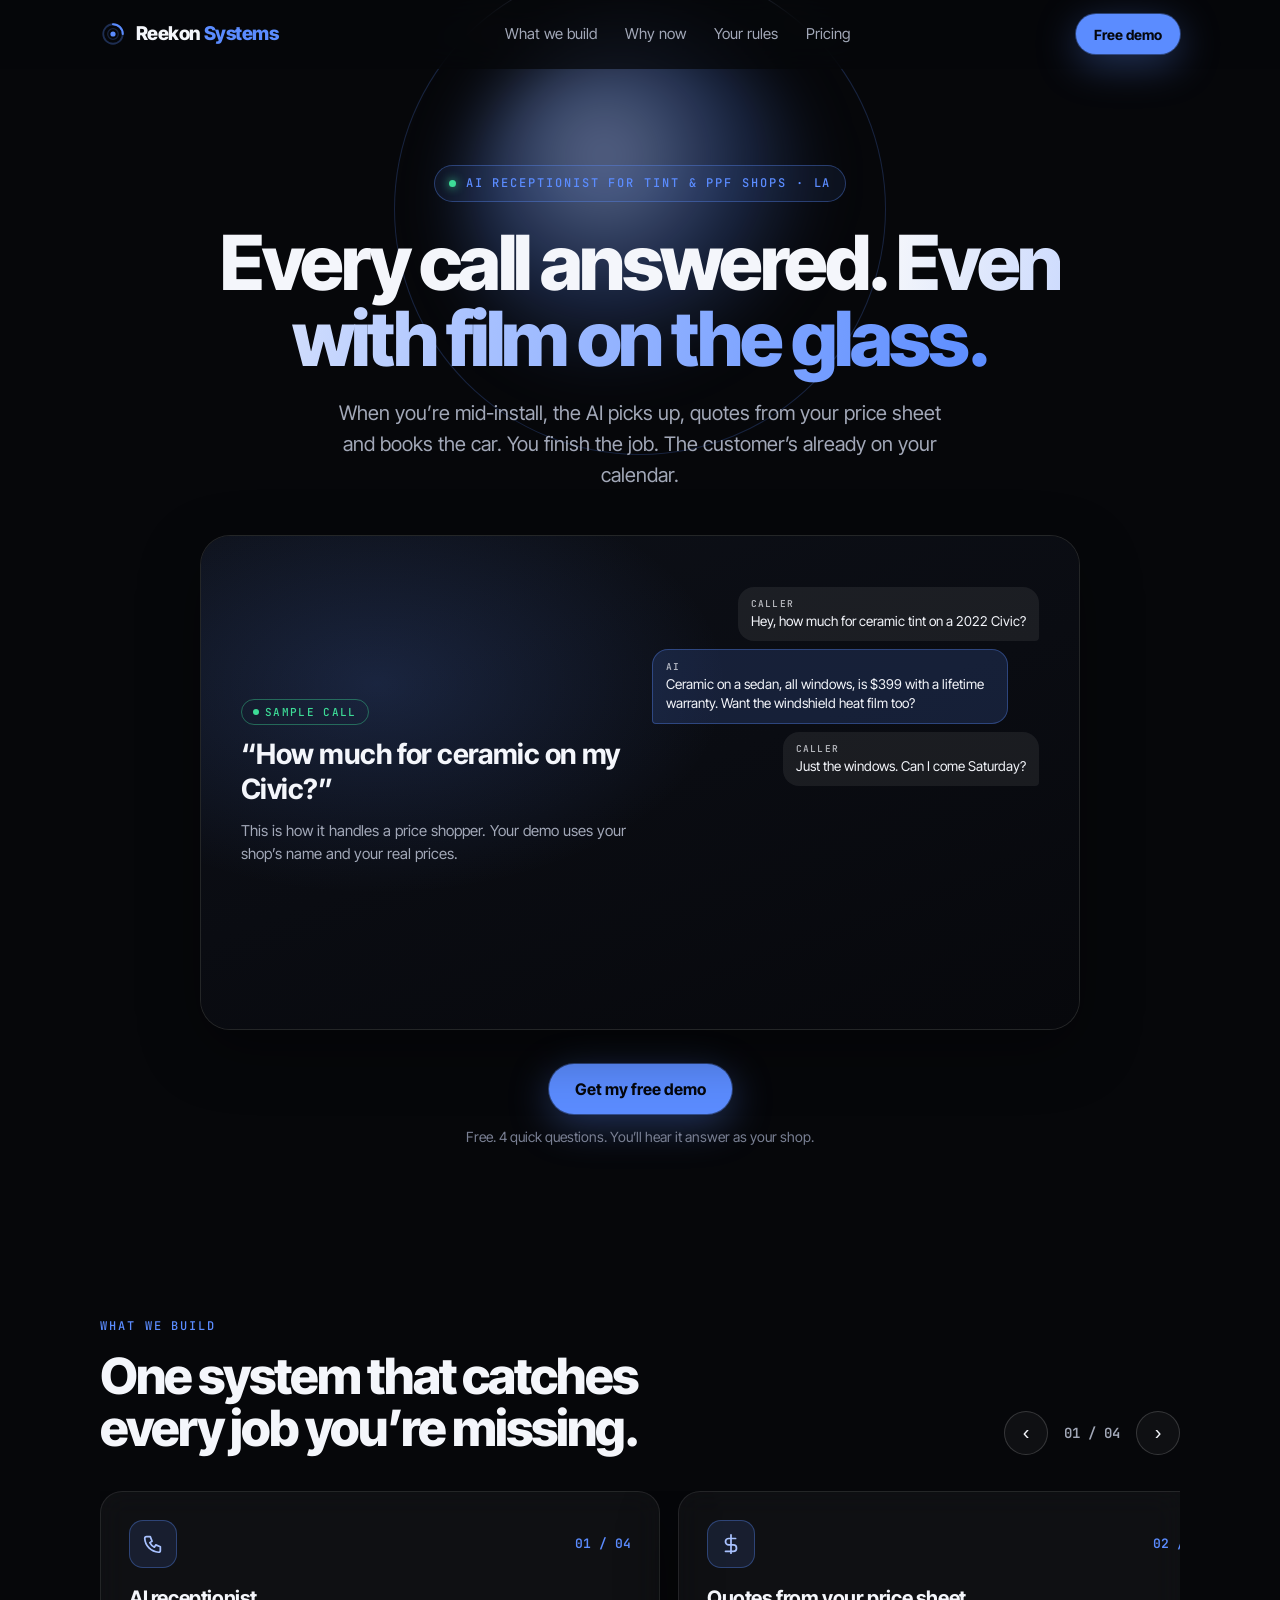
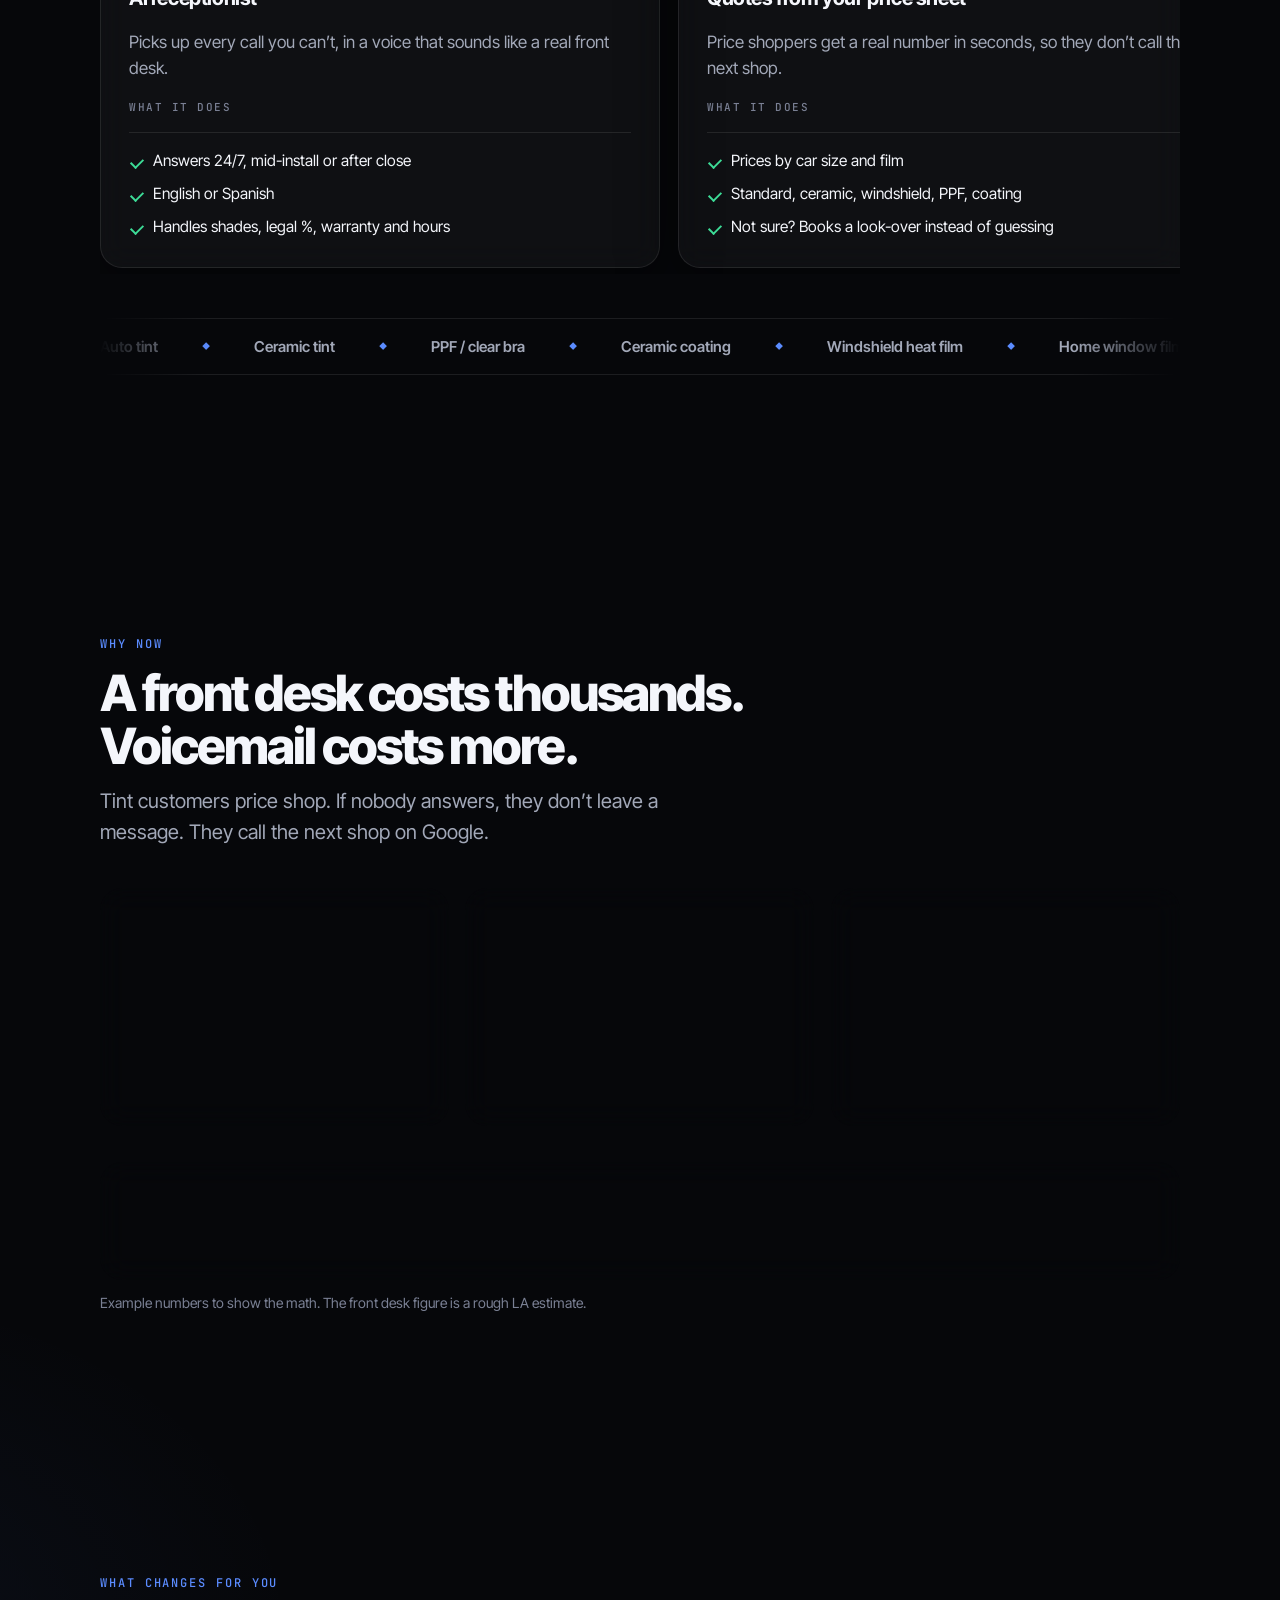
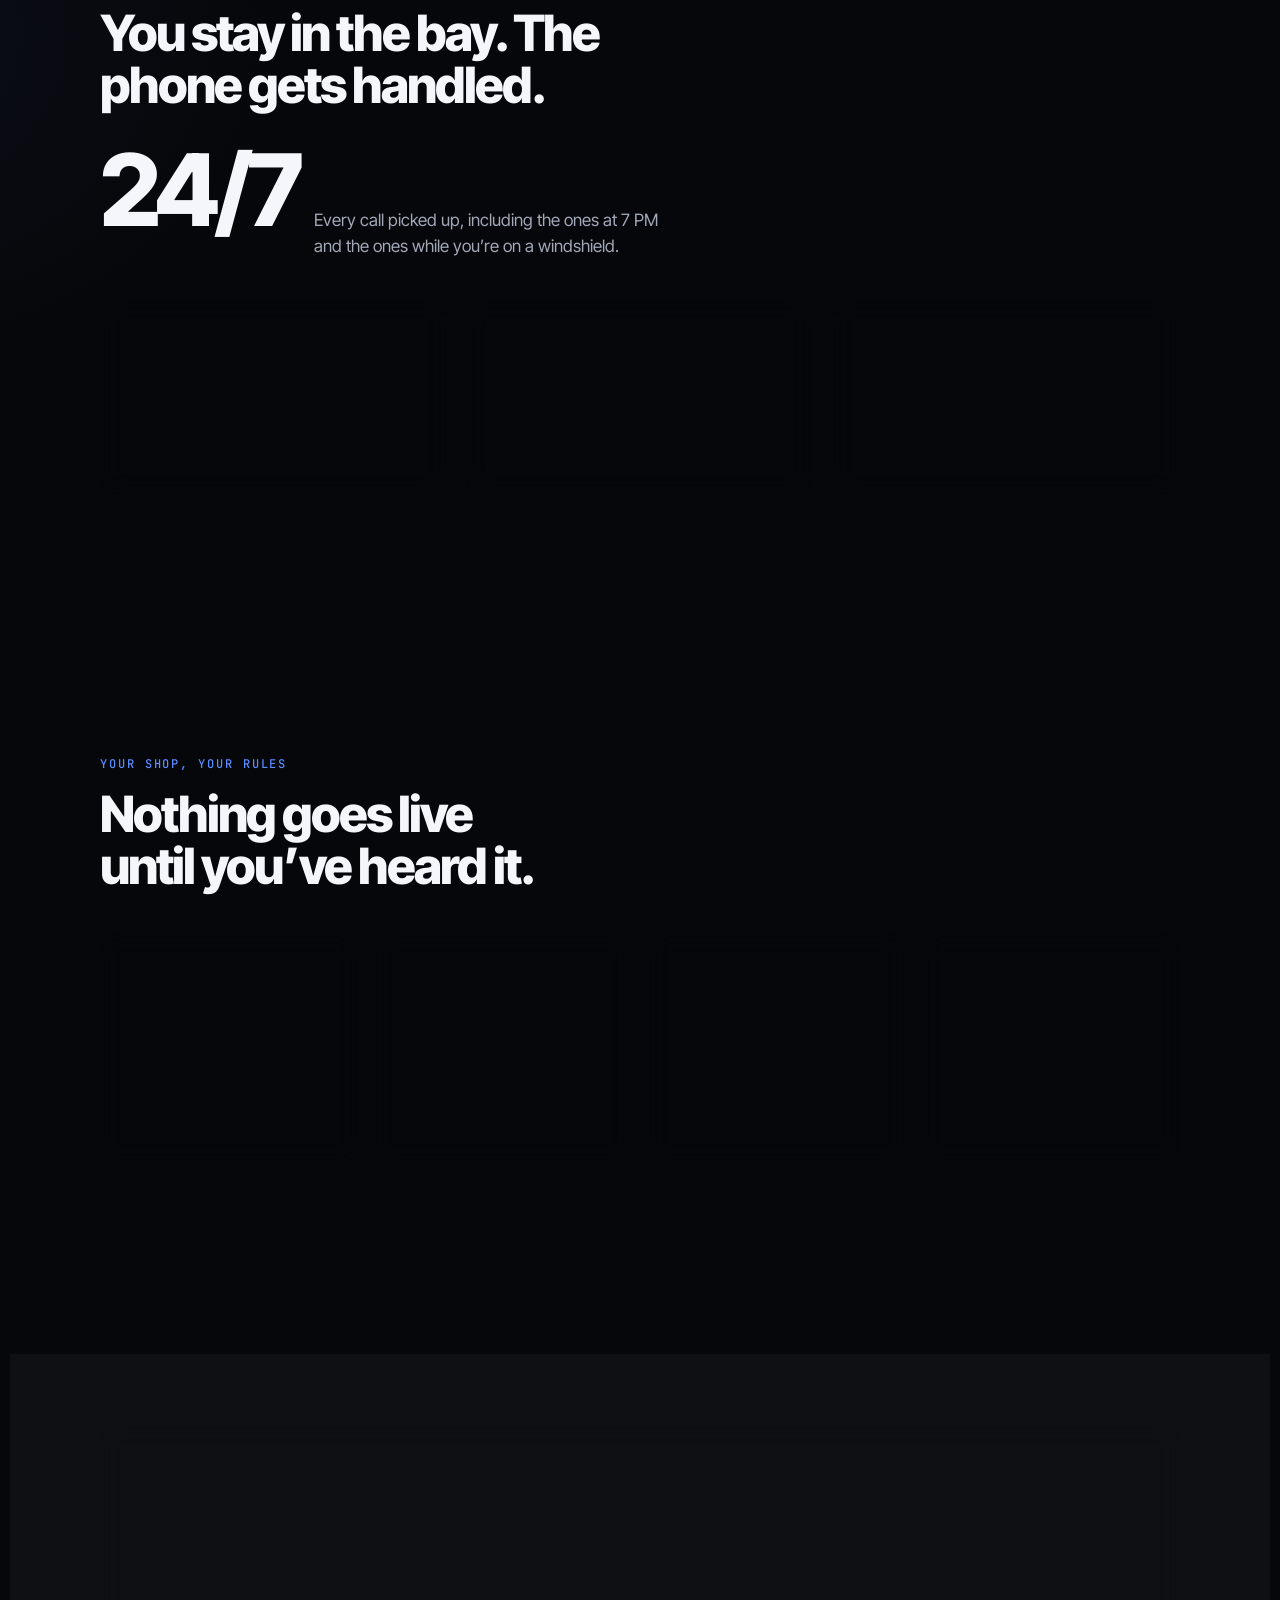
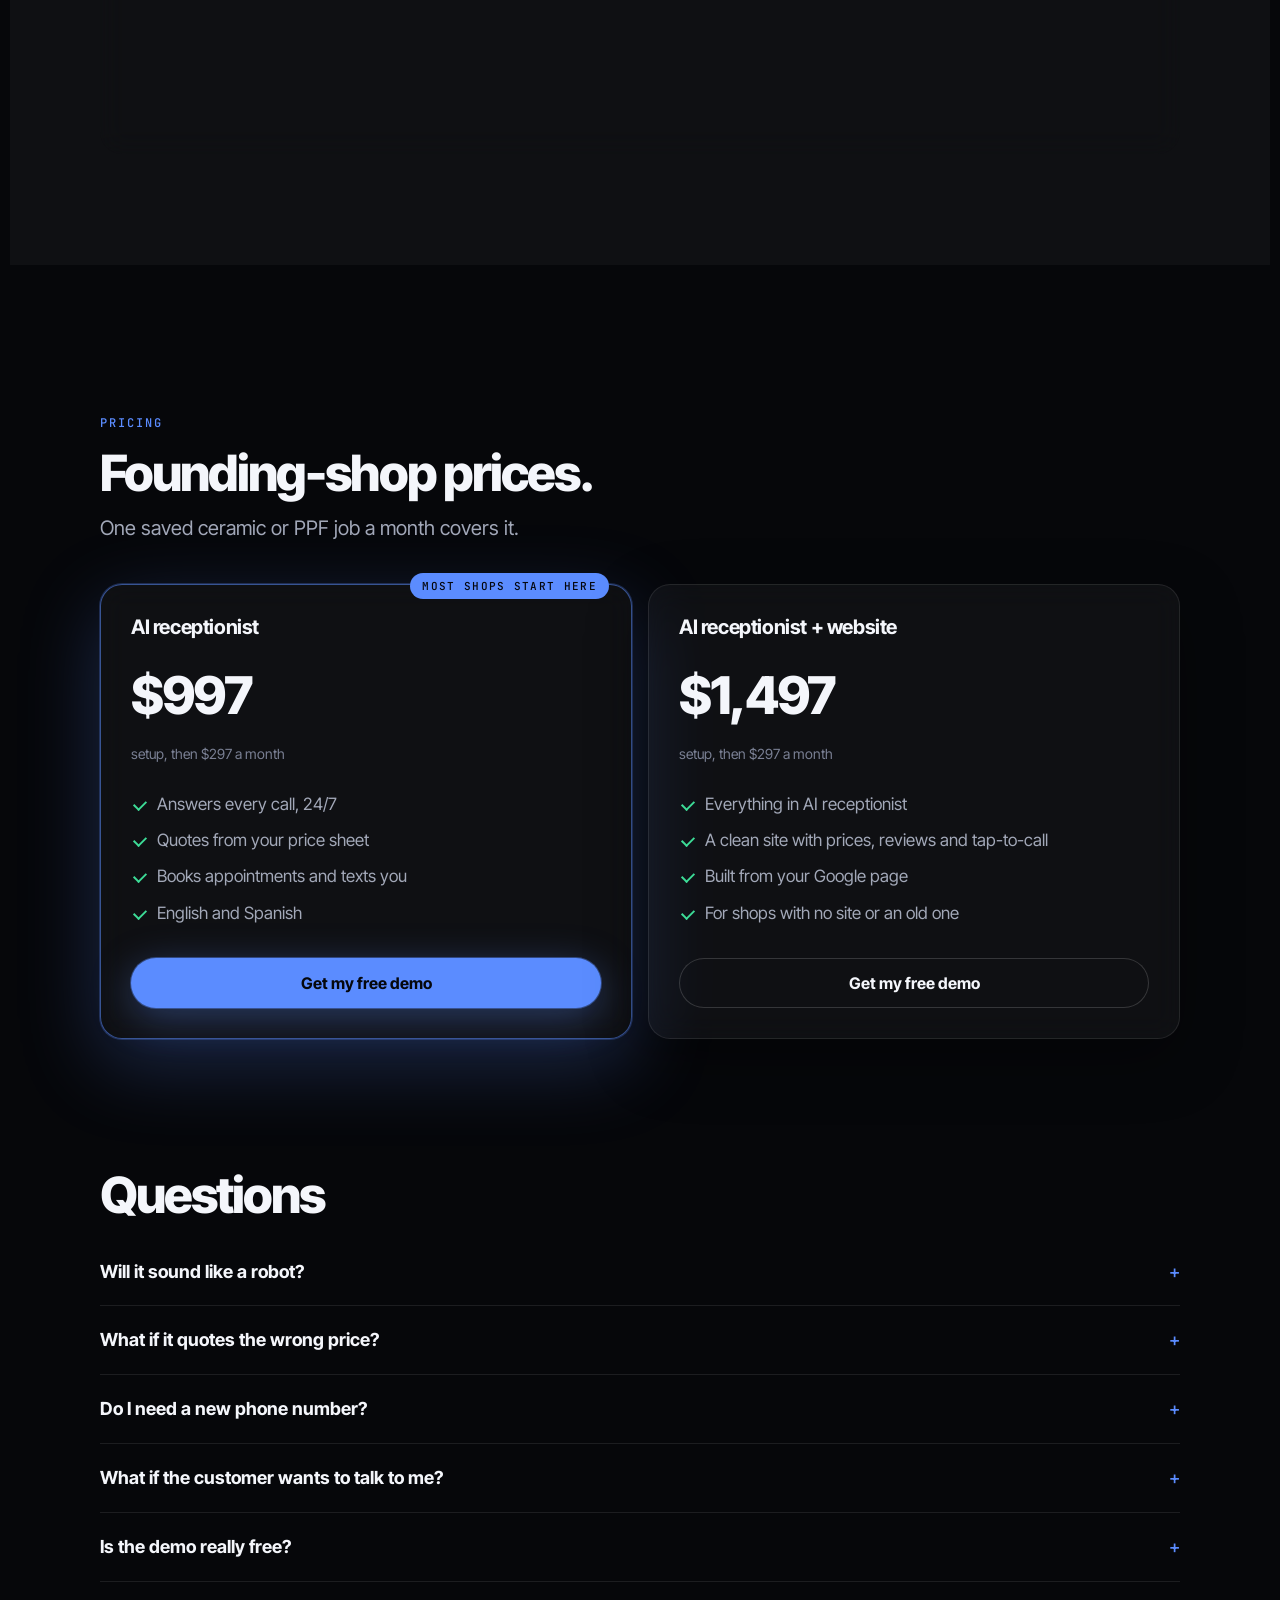
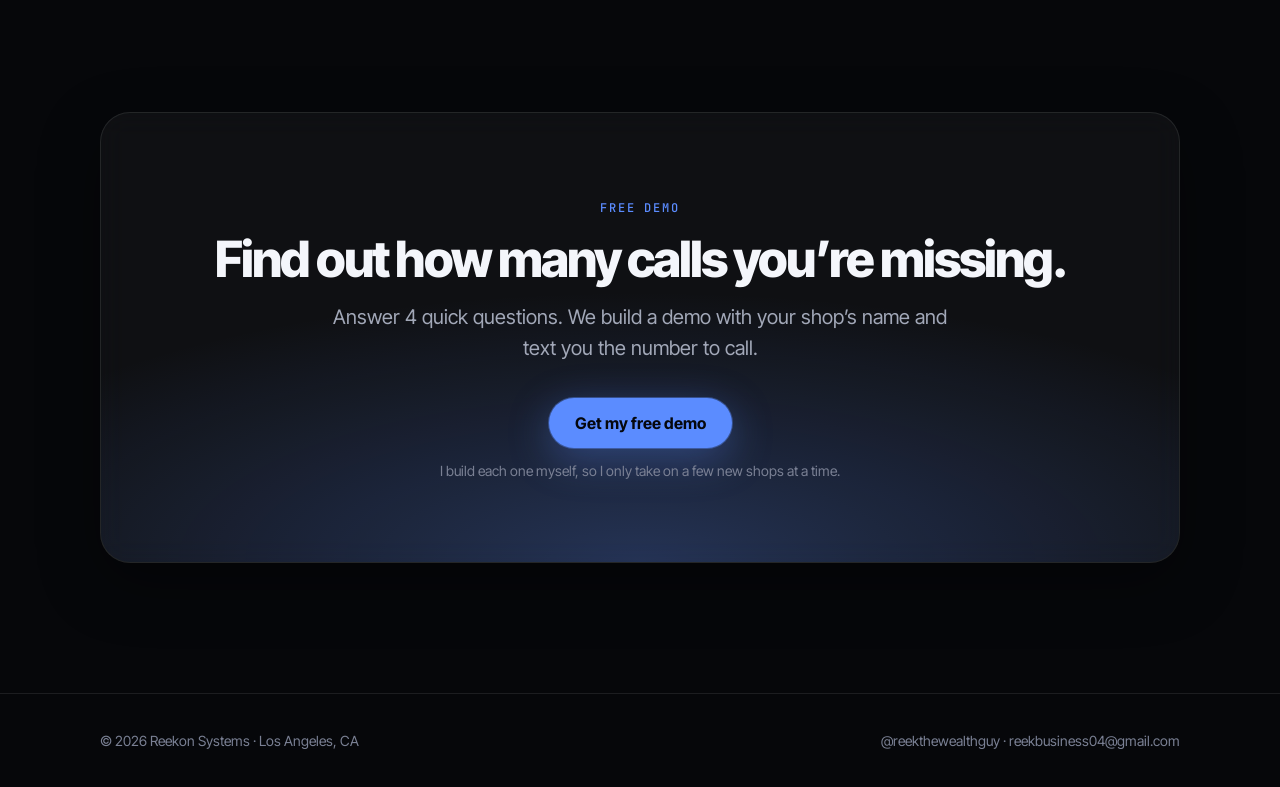
==== commit 5a296dea: "Landing page rebuilt (inspired by jtsolutions.ai layout): nav with section links, hero with video sl" ====
--- a/index.html
+++ b/index.html
@@ -12,6 +12,8 @@
   city: "Los Angeles, CA",
   // Your business cell, like "3105551234". Leave "" to hide the Text me buttons.
   phone: "",
+  // A YouTube link to your demo video. Leave "" to show the sample call instead.
+  video: "",
   // Optional backup: a free form link (formspree.io) to get requests by email.
   formEndpoint: "",
   // Your CRM. Requests from this page land in your Leads tab (Website sign-ups).
@@ -24,7 +26,7 @@
 <link rel="canonical" href="https://reeksolutions.github.io/">
 <meta property="og:type" content="website">
 <meta property="og:site_name" content="Reekon Systems">
-<meta property="og:title" content="Film on the glass, phone ringing? Let AI pick up.">
+<meta property="og:title" content="Every call answered. Even with film on the glass.">
 <meta property="og:description" content="AI receptionist for tint and PPF shops. Answers every call, quotes your prices, books the slot. Free demo.">
 <meta property="og:url" content="https://reeksolutions.github.io/">
 <meta property="og:image" content="https://reeksolutions.github.io/og-image.png">
@@ -34,314 +36,422 @@
 <link rel="preconnect" href="https://fonts.gstatic.com" crossorigin>
 <link href="https://fonts.googleapis.com/css2?family=Inter+Tight:wght@400;500;600;700;800&family=JetBrains+Mono:wght@500;600&display=swap" rel="stylesheet">
 <style>
-:root{--bg:#06070a;--bg2:#0b0d13;--card:rgba(255,255,255,.04);--line:rgba(255,255,255,.1);--ink:#f4f6fb;--mut:#a2a8b8;--dim:#7a8094;--acc:#5b8cff;--acc2:#a9c2ff;--pop:#d7ff3f;--pop-ink:#141a00;--ok:#3ddc97;--bad:#ff7a7a;--r:20px;
- --mix:linear-gradient(110deg,#5b8cff 0%,#8fb0ff 45%,#d7ff3f 100%)}
+:root{--bg:#06070a;--bg2:#0b0d13;--glass:rgba(255,255,255,.04);--glass2:rgba(255,255,255,.065);--line:rgba(255,255,255,.09);--line2:rgba(255,255,255,.16);
+ --ink:#f4f6fb;--mut:#a2a8b8;--dim:#7a8094;--acc:#5b8cff;--acc2:#a9c2ff;--acc-ink:#05070d;--ok:#3ddc97;--bad:#ff7a7a;
+ --rs:12px;--rl:22px;--rx:30px;--ease:cubic-bezier(.2,.7,.2,1);color-scheme:dark}
 *{box-sizing:border-box;margin:0;padding:0}
 [hidden]{display:none!important}
 html{scroll-behavior:smooth}
-body{background:var(--bg);color:var(--ink);font-family:"Inter Tight",Inter,system-ui,sans-serif;line-height:1.5;-webkit-font-smoothing:antialiased;padding-left:max(20px,env(safe-area-inset-left));padding-right:max(20px,env(safe-area-inset-right));overflow-x:hidden;
- background-image:radial-gradient(800px 500px at 92% -8%,rgba(91,140,255,.22),transparent 70%),radial-gradient(600px 420px at -10% 38%,rgba(215,255,63,.06),transparent 70%)}
-.wrap{max-width:1080px;margin:0 auto}
+body{background:var(--bg);color:var(--ink);font-family:"Inter Tight",Inter,system-ui,sans-serif;font-size:17px;line-height:1.55;-webkit-font-smoothing:antialiased;overflow-x:clip;
+ background-image:radial-gradient(900px 560px at 85% -10%,rgba(91,140,255,.18),transparent 70%),radial-gradient(700px 500px at -15% 45%,rgba(91,140,255,.06),transparent 70%)}
 a{color:inherit}
-.mono{font-family:"JetBrains Mono",ui-monospace,monospace;letter-spacing:.14em;text-transform:uppercase;font-size:12px;color:var(--acc2)}
-.mono.pop{color:var(--pop)}
-nav{display:flex;align-items:center;justify-content:space-between;padding:18px 0;gap:12px}
-.logo{display:flex;align-items:center;gap:10px;font-weight:800;font-size:19px;letter-spacing:-.02em;text-decoration:none;white-space:nowrap}
-.logo i{width:22px;height:22px;border-radius:50%;border:3px solid var(--acc);box-shadow:0 0 14px rgba(91,140,255,.6);position:relative;flex:none}
-.logo i::after{content:"";position:absolute;inset:4px;border-radius:50%;background:var(--pop)}
+img,svg{max-width:100%}
+.wrap{max-width:1120px;margin:0 auto;padding-left:max(20px,env(safe-area-inset-left));padding-right:max(20px,env(safe-area-inset-right))}
+.mono,.eyebrow{font-family:"JetBrains Mono",ui-monospace,monospace;font-weight:500;text-transform:uppercase;letter-spacing:.16em;font-size:12px;color:var(--acc)}
+h1{font-size:clamp(40px,7vw,76px);line-height:1;letter-spacing:-.045em;font-weight:800;text-wrap:balance}
+h2{font-size:clamp(30px,4.8vw,50px);line-height:1.05;letter-spacing:-.04em;font-weight:800;text-wrap:balance}
+h3{font-size:20px;letter-spacing:-.02em;font-weight:700;line-height:1.25}
+.grad{background:linear-gradient(100deg,var(--ink) 0%,var(--acc2) 40%,var(--acc) 100%);-webkit-background-clip:text;background-clip:text;color:transparent}
+.lead{font-size:clamp(17px,2.1vw,20px);color:var(--mut);max-width:620px}
+.fine{font-size:14px;color:var(--dim)}
+.btn{display:inline-flex;align-items:center;justify-content:center;gap:8px;min-height:50px;padding:0 26px;border-radius:999px;border:0;background:var(--acc);color:var(--acc-ink);font:700 16px "Inter Tight",sans-serif;text-decoration:none;cursor:pointer;
+ box-shadow:0 0 0 1px rgba(91,140,255,.4),0 10px 40px rgba(91,140,255,.35);transition:transform .2s var(--ease),box-shadow .2s var(--ease)}
+.btn:hover{transform:translateY(-2px);box-shadow:0 0 0 1px rgba(91,140,255,.55),0 14px 54px rgba(91,140,255,.5)}
+.btn.ghost{background:transparent;color:var(--ink);box-shadow:inset 0 0 0 1px var(--line2)}
+.btn.ghost:hover{box-shadow:inset 0 0 0 1px var(--acc)}
+.btn.sm{min-height:40px;padding:0 18px;font-size:14px}
+.glass{background:var(--glass);border:1px solid var(--line);border-radius:var(--rl);backdrop-filter:blur(14px);-webkit-backdrop-filter:blur(14px);box-shadow:0 20px 60px rgba(0,0,0,.35)}
+section{padding-block:clamp(84px,11vw,130px)}
+.shead{display:flex;flex-direction:column;gap:14px;max-width:760px}
+.ph{display:grid;place-items:center;border:1.5px dashed var(--line2);border-radius:var(--rl);color:var(--dim);font:500 12px "JetBrains Mono",monospace;letter-spacing:.14em;text-transform:uppercase}
+
+/* nav */
+.nav{position:sticky;top:0;z-index:20;background:rgba(6,7,10,.72);backdrop-filter:blur(16px);-webkit-backdrop-filter:blur(16px);border-bottom:1px solid transparent;transition:border-color .2s}
+.nav.scrolled{border-bottom-color:var(--line)}
+.nav .wrap{display:flex;align-items:center;justify-content:space-between;gap:16px;height:68px;padding-top:env(safe-area-inset-top)}
+.logo{display:inline-flex;align-items:center;gap:10px;font-weight:800;font-size:19px;letter-spacing:-.03em;text-decoration:none;white-space:nowrap}
+.logo svg{width:26px;height:26px}
+.logo .arc{transform-origin:16px 16px;animation:sweep 3.2s linear infinite}
+@keyframes sweep{to{transform:rotate(360deg)}}
 .logo em{font-style:normal;color:var(--acc)}
-.btn{display:inline-flex;align-items:center;justify-content:center;gap:8px;background:var(--acc);color:#05070d;font-weight:700;font-size:16px;padding:14px 24px;border-radius:999px;text-decoration:none;border:0;cursor:pointer;font-family:inherit;box-shadow:0 0 36px rgba(91,140,255,.35);transition:transform .15s,box-shadow .15s}
-.btn:hover{transform:translateY(-1px)}
-.btn.pop{background:var(--pop);color:var(--pop-ink);box-shadow:0 0 36px rgba(215,255,63,.28)}
-.btn.sm{padding:9px 18px;font-size:14px;box-shadow:none}
-.btn.ghost{background:transparent;color:var(--ink);border:1px solid var(--line);box-shadow:none}
-section{padding:72px 0}
-h1{font-size:clamp(38px,6.8vw,66px);line-height:1.02;letter-spacing:-.04em;font-weight:800;text-wrap:balance}
-h2{font-size:clamp(28px,4.6vw,44px);line-height:1.08;letter-spacing:-.035em;font-weight:800;text-wrap:balance}
-h3{font-size:20px;letter-spacing:-.02em;font-weight:700}
-.mix{background:var(--mix);-webkit-background-clip:text;background-clip:text;color:transparent}
-.lead{font-size:clamp(17px,2.3vw,20px);color:var(--mut);max-width:620px;margin-top:20px}
-.fine{font-size:14px;color:var(--dim);margin-top:14px}
-.cta-row{display:flex;flex-wrap:wrap;gap:12px;margin-top:28px;align-items:center}
+.nav-links{display:flex;gap:28px;font-size:15px;color:var(--mut)}
+.nav-links a{text-decoration:none}.nav-links a:hover{color:var(--ink)}
 
 /* hero */
-.hero{padding-top:36px;display:grid;gap:40px;grid-template-columns:1.1fr .9fr;align-items:center}
-.pills{display:flex;flex-wrap:wrap;gap:8px;margin-top:22px}
-.pill{font-size:13px;color:var(--mut);border:1px solid var(--line);border-radius:999px;padding:6px 12px;background:var(--card)}
-.pill b{color:var(--pop);font-weight:700}
-
-/* phone mockup */
-.demo{justify-self:center;width:100%;max-width:330px;display:grid;gap:14px;justify-items:center}
-.switch{display:inline-flex;border:1px solid var(--line);border-radius:999px;padding:4px;background:var(--card)}
-.switch button{font:600 13px "Inter Tight",sans-serif;color:var(--mut);background:none;border:0;padding:8px 14px;border-radius:999px;cursor:pointer}
-.switch button[aria-pressed="true"]{background:var(--pop);color:var(--pop-ink)}
-.phone{width:100%;max-width:300px;aspect-ratio:9/18.5;border-radius:42px;padding:10px;background:linear-gradient(160deg,#1b1f2b,#0b0d13);border:1px solid rgba(255,255,255,.14);box-shadow:0 40px 90px rgba(91,140,255,.22),inset 0 0 0 1px rgba(255,255,255,.04);animation:float 6s ease-in-out infinite}
-@keyframes float{50%{transform:translateY(-8px)}}
-.scr{height:100%;border-radius:33px;overflow:hidden;background:#f6f4ef;color:#15171c;position:relative;display:flex;flex-direction:column;font-size:12px}
-.scr .bar{display:flex;justify-content:space-between;align-items:center;padding:16px 16px 10px;font-weight:800;font-size:13px;letter-spacing:-.01em}
-.scr .bar span{font-size:10px;font-weight:700;background:var(--sk);color:#fff;padding:5px 10px;border-radius:999px}
-.scr .ph{margin:0 12px;border-radius:18px;height:34%;background:var(--shero);position:relative;overflow:hidden;display:grid;place-items:center}
-.scr .ph svg{width:44%;opacity:.9}
-.scr .ph .badge{position:absolute;left:10px;bottom:10px;background:rgba(255,255,255,.92);border-radius:999px;padding:4px 9px;font-weight:700;font-size:10px}
-.scr .tx{padding:14px 16px 0}
-.scr .tx h4{font-size:19px;line-height:1.08;letter-spacing:-.03em;font-weight:800}
-.scr .tx p{color:#5a5f6b;margin-top:6px;font-size:11.5px;line-height:1.35}
-.scr .bt{display:flex;gap:8px;padding:12px 16px 0}
-.scr .bt i{font-style:normal;flex:1;text-align:center;padding:9px 0;border-radius:999px;font-weight:800;font-size:11.5px;background:var(--sk);color:#fff}
-.scr .bt i+i{background:#fff;color:#15171c;border:1px solid #ddd}
-.scr ul{list-style:none;padding:12px 16px 0;display:grid;gap:6px}
-.scr li{display:flex;justify-content:space-between;background:#fff;border:1px solid #ebe8e0;border-radius:12px;padding:8px 10px;font-weight:600;font-size:11.5px}
-.scr li b{color:#5a5f6b;font-weight:600}
-.scr .call{margin-top:auto;background:var(--sk);color:#fff;text-align:center;font-weight:800;padding:13px 0 16px;font-size:12.5px}
-.sample{font-size:12px;color:var(--dim)}
-
-/* cards */
-.grid{display:grid;gap:16px;margin-top:32px}
-.g3{grid-template-columns:repeat(3,1fr)}.g2{grid-template-columns:repeat(2,1fr)}.g4{grid-template-columns:repeat(4,1fr)}
-.card{background:var(--card);border:1px solid var(--line);border-radius:var(--r);padding:24px;min-width:0}
-.card p{color:var(--mut);margin-top:8px;font-size:16px}
-.card .n{font:600 12px "JetBrains Mono",monospace;letter-spacing:.12em;color:var(--bad);text-transform:uppercase}
-.card.bad{border-color:rgba(255,122,122,.3);background:rgba(255,122,122,.045)}
-.card .n+h3{margin-top:10px}
-.math{display:flex;flex-wrap:wrap;gap:8px 16px;align-items:baseline;margin-top:30px;font-size:clamp(20px,3.4vw,32px);font-weight:700;letter-spacing:-.02em}
-.math b{color:var(--pop);font-size:clamp(30px,5.6vw,52px)}
-
-.feat{display:flex;gap:14px;align-items:flex-start}
-.feat .ic{flex:none;width:40px;height:40px;border-radius:12px;display:grid;place-items:center;background:rgba(91,140,255,.14);border:1px solid rgba(91,140,255,.4);color:var(--acc2)}
-.feat .ic svg{width:20px;height:20px}
-.feat h3{font-size:17px}
-.feat p{margin-top:4px;font-size:15px}
-
-.steps{display:grid;gap:16px;grid-template-columns:repeat(3,1fr);margin-top:32px;counter-reset:s}
-.step{position:relative;padding:24px;border-radius:var(--r);border:1px solid var(--line);background:var(--card)}
-.step::before{counter-increment:s;content:counter(s);display:grid;place-items:center;width:40px;height:40px;border-radius:50%;background:var(--mix);color:#05070d;font-weight:800;margin-bottom:16px}
-.step p{color:var(--mut);margin-top:6px}
+.hero{position:relative;overflow-x:clip;padding-top:clamp(56px,8vw,96px);padding-bottom:40px;text-align:center}
+.hero .eyebrow{display:inline-flex;align-items:center;gap:10px;padding:8px 14px;border-radius:999px;border:1px solid rgba(91,140,255,.35);background:rgba(91,140,255,.08)}
+.hero .eyebrow i{width:7px;height:7px;border-radius:50%;background:var(--ok);box-shadow:0 0 10px var(--ok)}
+.hero h1{margin:22px auto 0;max-width:960px}
+.hero .lead{margin:22px auto 0}
+.orb{position:absolute;left:50%;top:-140px;width:min(560px,100vw);height:min(560px,100vw);transform:translateX(-50%);pointer-events:none;z-index:-1}
+.orb::before{content:"";position:absolute;inset:18%;border-radius:50%;background:radial-gradient(circle at 40% 35%,rgba(169,194,255,.55),rgba(91,140,255,.25) 40%,transparent 70%);filter:blur(30px)}
+.orb::after{content:"";position:absolute;inset:6%;border-radius:50%;border:1px solid rgba(91,140,255,.22);border-top-color:rgba(169,194,255,.7);animation:sweep 14s linear infinite}
+.player{position:relative;margin:44px auto 0;max-width:880px;aspect-ratio:16/9;border-radius:var(--rx);overflow:hidden;padding:0}
+.player iframe{position:absolute;inset:0;width:100%;height:100%;border:0}
+.callwrap{position:absolute;inset:0;display:grid;grid-template-columns:1fr 1fr;align-items:center;gap:24px;padding:clamp(18px,3.5vw,40px);text-align:left;
+ background:radial-gradient(500px 300px at 20% 30%,rgba(91,140,255,.18),transparent 70%),linear-gradient(160deg,#0d1018,#07080c)}
+.callmeta{display:flex;flex-direction:column;gap:12px}
+.callmeta .tag{align-self:flex-start}
+.callmeta h3{font-size:clamp(20px,2.6vw,28px)}
+.callmeta p{color:var(--mut);font-size:15px}
+.tag{display:inline-flex;align-items:center;gap:6px;padding:5px 11px;border-radius:999px;border:1px solid var(--line2);font:500 11px "JetBrains Mono",monospace;letter-spacing:.12em;text-transform:uppercase;color:var(--mut)}
+.tag.live{border-color:rgba(61,220,151,.4);color:var(--ok)}
+.tag.live::before{content:"";width:6px;height:6px;border-radius:50%;background:var(--ok)}
+.lines{display:flex;flex-direction:column;gap:8px;max-height:100%;overflow:hidden}
+.ln{font-size:13.5px;line-height:1.4;padding:10px 13px;border-radius:16px;max-width:92%;opacity:0;transform:translateY(8px);transition:opacity .4s var(--ease),transform .4s var(--ease)}
+.ln.show{opacity:1;transform:none}
+.ln span{display:block;font:600 9.5px "JetBrains Mono",monospace;letter-spacing:.12em;text-transform:uppercase;opacity:.7;margin-bottom:2px}
+.ln.c{background:rgba(255,255,255,.07);align-self:flex-end;border-bottom-right-radius:4px}
+.ln.a{background:rgba(91,140,255,.16);border:1px solid rgba(91,140,255,.35);align-self:flex-start;border-bottom-left-radius:4px}
+.ln.done{background:var(--acc);color:var(--acc-ink);font-weight:700;align-self:stretch;max-width:none;border-radius:12px}
+.hero-cta{display:flex;flex-direction:column;align-items:center;gap:12px;margin-top:34px}
+
+/* work */
+.work-top{display:flex;align-items:flex-end;justify-content:space-between;gap:20px;flex-wrap:wrap}
+.counter{display:flex;align-items:center;gap:12px}
+.counter b{font:600 14px "JetBrains Mono",monospace;color:var(--mut);min-width:64px;text-align:center}
+.arrow{width:44px;height:44px;border-radius:50%;border:1px solid var(--line2);background:var(--glass);color:var(--ink);font-size:20px;cursor:pointer}
+.arrow:hover{border-color:var(--acc)}
+.track{display:grid;grid-auto-flow:column;grid-auto-columns:min(560px,86%);gap:18px;margin-top:36px;overflow-x:auto;scroll-snap-type:x mandatory;padding-bottom:6px;scrollbar-width:none}
+.track::-webkit-scrollbar{display:none}
+.wcard{scroll-snap-align:start;display:flex;flex-direction:column;gap:18px;padding:28px;min-width:0}
+.wcard-h{display:flex;align-items:center;justify-content:space-between;gap:10px}
+.wcard-h .num{font:600 13px "JetBrains Mono",monospace;color:var(--acc)}
+.ic{width:48px;height:48px;border-radius:14px;display:grid;place-items:center;background:rgba(91,140,255,.12);border:1px solid rgba(91,140,255,.35);color:var(--acc2)}
+.ic svg{width:22px;height:22px}
+.wcard p{color:var(--mut)}
+.wcard ul{list-style:none;display:grid;gap:9px;padding-top:16px;border-top:1px solid var(--line)}
+.wcard li{position:relative;padding-left:24px;font-size:15.5px}
+.wcard li::before{content:"";position:absolute;left:2px;top:9px;width:10px;height:6px;border-left:2px solid var(--ok);border-bottom:2px solid var(--ok);transform:rotate(-45deg)}
+.wcard .lbl{font:500 11px "JetBrains Mono",monospace;letter-spacing:.14em;text-transform:uppercase;color:var(--dim)}
+.marquee{margin-top:44px;border-block:1px solid var(--line);overflow:hidden;mask-image:linear-gradient(90deg,transparent,#000 10%,#000 90%,transparent);-webkit-mask-image:linear-gradient(90deg,transparent,#000 10%,#000 90%,transparent)}
+.marquee-in{display:flex;gap:44px;width:max-content;padding:18px 0;animation:mq 28s linear infinite}
+.marquee span{font:600 15px "Inter Tight",sans-serif;color:var(--mut);white-space:nowrap;display:inline-flex;align-items:center;gap:44px}
+.marquee span::after{content:"◆";font-size:8px;color:var(--acc)}
+@keyframes mq{to{transform:translateX(-50%)}}
+
+/* why now */
+.cost{display:grid;grid-template-columns:repeat(3,minmax(0,1fr));gap:16px;margin-top:40px}
+.cost .glass{padding:26px;display:flex;flex-direction:column;gap:10px}
+.cost .amt{font-size:clamp(34px,4vw,44px);font-weight:800;letter-spacing:-.04em}
+.cost .amt small{font-size:16px;color:var(--mut);font-weight:600;letter-spacing:0}
+.cost p{color:var(--mut);font-size:15px}
+.cost .feat{border-color:rgba(91,140,255,.55);box-shadow:0 0 0 1px rgba(91,140,255,.25),0 20px 70px rgba(91,140,255,.22)}
+.cost .bad .amt{color:var(--bad)}
+.mathline{display:flex;flex-wrap:wrap;align-items:baseline;gap:8px 16px;margin-top:36px;padding:24px 28px;font-size:clamp(18px,2.6vw,26px);font-weight:700;letter-spacing:-.02em}
+.mathline b{font-size:clamp(28px,4.4vw,44px);color:var(--acc2)}
+
+/* changes */
+.stat{display:flex;align-items:baseline;gap:16px;flex-wrap:wrap;margin-top:28px}
+.stat b{font-size:clamp(56px,9vw,100px);font-weight:800;letter-spacing:-.05em;line-height:1}
+.stat span{color:var(--mut);max-width:360px}
+.cards3{display:grid;grid-template-columns:repeat(3,minmax(0,1fr));gap:16px;margin-top:40px}
+.ncard{padding:28px;display:flex;flex-direction:column;gap:12px;transition:transform .25s var(--ease),border-color .25s}
+.ncard:hover{transform:translateY(-4px);border-color:rgba(91,140,255,.45)}
+.ncard .num{font:600 13px "JetBrains Mono",monospace;color:var(--acc)}
+.ncard p{color:var(--mut);font-size:15.5px}
+.swipe{display:none;margin-top:14px}
+
+/* trust */
+.trust{display:grid;grid-template-columns:repeat(4,minmax(0,1fr));gap:14px;margin-top:40px}
+.trust .glass{padding:22px;display:flex;flex-direction:column;gap:10px}
+.trust p{color:var(--mut);font-size:14.5px}
+
+/* founder */
+.founder{display:grid;grid-template-columns:240px 1fr;gap:36px;align-items:center;padding:clamp(26px,4vw,44px)}
+.founder .ph{aspect-ratio:1;border-radius:var(--rl)}
+.founder blockquote{font-size:clamp(20px,2.6vw,28px);font-weight:700;letter-spacing:-.025em;line-height:1.3}
+.founder p{color:var(--mut);margin-top:14px}
 
 /* pricing */
-.price{position:relative;display:flex;flex-direction:column}
-.price .amt{display:flex;align-items:baseline;gap:10px;margin-top:14px}
-.price .amt b{font-size:48px;letter-spacing:-.04em;font-weight:800}
-.price .amt s{color:var(--dim);font-size:18px}
-.price .sub{color:var(--dim);font-size:14px;margin-top:2px}
-.price ul{list-style:none;margin:18px 0 22px;display:grid;gap:10px}
-.price li{padding-left:28px;position:relative;color:var(--mut)}
-.price li::before{content:"✓";position:absolute;left:0;color:var(--ok);font-weight:800}
+.prices{display:grid;grid-template-columns:repeat(2,minmax(0,1fr));gap:16px;margin-top:40px}
+.price{padding:30px;display:flex;flex-direction:column;gap:6px;position:relative}
+.price.feat{border-color:rgba(91,140,255,.55);box-shadow:0 0 0 1px rgba(91,140,255,.25),0 24px 80px rgba(91,140,255,.25)}
+.price .amt{font-size:52px;font-weight:800;letter-spacing:-.045em;margin-top:10px}
+.price .sub{color:var(--dim);font-size:14px}
+.price ul{list-style:none;display:grid;gap:10px;margin:20px 0 26px}
+.price li{position:relative;padding-left:26px;color:var(--mut)}
+.price li::before{content:"";position:absolute;left:3px;top:9px;width:10px;height:6px;border-left:2px solid var(--ok);border-bottom:2px solid var(--ok);transform:rotate(-45deg)}
 .price .btn{margin-top:auto}
-.price.best{border:1px solid transparent;background:linear-gradient(var(--bg2),var(--bg2)) padding-box,var(--mix) border-box}
-.flag{position:absolute;top:-12px;right:20px;background:var(--pop);color:var(--pop-ink);font:700 11px "JetBrains Mono",monospace;letter-spacing:.1em;text-transform:uppercase;padding:6px 10px;border-radius:999px}
-
-/* form */
-.formcard{border-radius:28px;padding:clamp(22px,5vw,44px);border:1px solid rgba(91,140,255,.45);background:linear-gradient(135deg,rgba(91,140,255,.13),rgba(215,255,63,.04))}
-form{display:grid;gap:12px;margin-top:22px}
-input,textarea{width:100%;padding:15px 16px;border-radius:14px;border:1px solid var(--line);background:rgba(255,255,255,.05);color:var(--ink);font:inherit;font-size:16px}
-input:focus,textarea:focus{outline:2px solid var(--acc);border-color:transparent}
+.flag{position:absolute;top:-12px;right:22px}
+.flag.tag{background:var(--acc);color:var(--acc-ink);border-color:transparent}
+
+/* faq + final */
+details{border-bottom:1px solid var(--line);padding:20px 0}
+summary{cursor:pointer;font-weight:700;font-size:18px;list-style:none;display:flex;justify-content:space-between;gap:16px}
+summary::-webkit-details-marker{display:none}
+summary::after{content:"+";color:var(--acc);font-weight:500}details[open] summary::after{content:"–"}
+details p{color:var(--mut);margin-top:10px;max-width:720px}
+.final{text-align:center;padding:clamp(40px,7vw,80px) 24px;border-radius:var(--rx);position:relative;overflow:hidden}
+.final::before{content:"";position:absolute;inset:auto -20% -60% -20%;height:120%;background:radial-gradient(closest-side,rgba(91,140,255,.28),transparent);pointer-events:none}
+.final h2{position:relative}.final .lead{margin:16px auto 0;position:relative}
+.final .hero-cta{position:relative}
+footer{padding-block:36px calc(36px + env(safe-area-inset-bottom));border-top:1px solid var(--line);color:var(--dim);font-size:14px}
+footer .wrap{display:flex;flex-wrap:wrap;gap:12px;justify-content:space-between;align-items:center}
+
+/* modal */
+.modal{position:fixed;inset:0;z-index:50;display:grid;place-items:center;padding:16px;background:rgba(3,4,8,.7);backdrop-filter:blur(8px);-webkit-backdrop-filter:blur(8px);opacity:0;pointer-events:none;transition:opacity .2s}
+.modal.open{opacity:1;pointer-events:auto}
+.mbox{width:min(520px,100%);max-height:calc(100svh - 32px);overflow:auto;padding:28px;background:#0d1018;border:1px solid var(--line2);border-radius:var(--rl);box-shadow:0 30px 90px rgba(0,0,0,.6);transform:translateY(12px);transition:transform .25s var(--ease)}
+.modal.open .mbox{transform:none}
+.mhead{display:flex;justify-content:space-between;align-items:flex-start;gap:12px;margin-bottom:6px}
+.mhead h3{font-size:24px}
+.x{width:38px;height:38px;flex:none;border-radius:50%;border:1px solid var(--line2);background:var(--glass);color:var(--mut);font-size:20px;cursor:pointer}
+form{display:grid;gap:12px;margin-top:18px}
+.lbl2{font-size:14px;color:var(--mut);font-weight:600}
+input,select{width:100%;min-height:50px;padding:0 16px;border-radius:14px;border:1px solid var(--line2);background:rgba(255,255,255,.04);color:var(--ink);font:inherit;font-size:16px}
+input:focus,select:focus{outline:2px solid var(--acc);border-color:transparent}
 .chips{display:flex;flex-wrap:wrap;gap:8px}
 .chips label{cursor:pointer}
-.chips input{position:absolute;opacity:0;width:1px;height:1px}
-.chips span{display:inline-block;padding:10px 16px;border-radius:999px;border:1px solid var(--line);color:var(--mut);font-weight:600;font-size:15px}
-.chips input:checked+span{background:var(--pop);color:var(--pop-ink);border-color:transparent}
+.chips input{position:absolute;opacity:0;width:1px;height:1px;min-height:0}
+.chips span{display:inline-block;padding:10px 16px;border-radius:999px;border:1px solid var(--line2);color:var(--mut);font-weight:600;font-size:14.5px}
+.chips input:checked+span{background:var(--acc);color:var(--acc-ink);border-color:transparent}
 .chips input:focus-visible+span{outline:2px solid var(--acc)}
-.lbl{font-size:14px;color:var(--mut);font-weight:600}
-
-details{border-bottom:1px solid var(--line);padding:18px 0}
-summary{cursor:pointer;font-weight:700;font-size:18px;list-style:none;display:flex;justify-content:space-between;gap:16px}
-summary::-webkit-details-marker{display:none}
-summary::after{content:"+";color:var(--pop)}details[open] summary::after{content:"–"}
-details p{color:var(--mut);margin-top:10px;max-width:700px}
-.final{text-align:center;border-top:1px solid var(--line)}
-footer{padding:32px 0 calc(40px + env(safe-area-inset-bottom));color:var(--dim);font-size:14px;display:flex;flex-wrap:wrap;gap:12px;justify-content:space-between;border-top:1px solid var(--line)}
-.sticky{position:fixed;left:0;right:0;bottom:0;padding:12px max(16px,env(safe-area-inset-left)) calc(12px + env(safe-area-inset-bottom));background:rgba(6,7,10,.92);backdrop-filter:blur(10px);-webkit-backdrop-filter:blur(10px);border-top:1px solid var(--line);display:none;z-index:9}
+
+/* sticky + reveal */
+.sticky{position:fixed;left:0;right:0;bottom:0;z-index:15;padding:12px max(16px,env(safe-area-inset-left)) calc(12px + env(safe-area-inset-bottom));background:rgba(6,7,10,.9);backdrop-filter:blur(12px);-webkit-backdrop-filter:blur(12px);border-top:1px solid var(--line);transform:translateY(110%);transition:transform .3s var(--ease);display:none}
+.sticky.show{transform:none}
 .sticky .btn{width:100%}
-.rv{opacity:0;transform:translateY(18px);transition:opacity .6s ease,transform .6s ease}
+.rv{opacity:0;transform:translateY(26px);transition:opacity .8s var(--ease),transform .8s var(--ease)}
 .rv.in{opacity:1;transform:none}
-@media(max-width:860px){.hero{grid-template-columns:1fr}.g3,.g2,.g4,.steps{grid-template-columns:1fr}section{padding:52px 0}.sticky{display:block}body{padding-bottom:84px}.nav-cta{display:none}}
-@media(prefers-reduced-motion:reduce){html{scroll-behavior:auto}.btn{transition:none}.phone{animation:none}.rv{opacity:1;transform:none;transition:none}}
-/* call mockup */
-.call{height:100%;border-radius:33px;overflow:hidden;background:linear-gradient(180deg,#10131c,#07080c);display:flex;flex-direction:column;padding:18px 14px 14px;gap:12px}
-.call-top{display:flex;align-items:center;gap:8px;font-size:12px;color:var(--mut);font-weight:600}
-.call-top .dot{width:8px;height:8px;border-radius:50%;background:var(--ok);box-shadow:0 0 10px var(--ok);animation:pulse 1.6s ease-in-out infinite}
-@keyframes pulse{50%{opacity:.35}}
-.call-top .timer{margin-left:auto;font-family:"JetBrains Mono",monospace;color:var(--ink)}
-.call-who{display:flex;flex-direction:column;align-items:center;padding:6px 0 4px;border-bottom:1px solid var(--line)}
-.call-who b{font-size:16px}.call-who small{color:var(--dim);font-size:11.5px}
-.lines{display:flex;flex-direction:column;gap:8px;flex:1;overflow:hidden}
-.ln{font-size:12.5px;line-height:1.38;padding:9px 11px;border-radius:14px;max-width:88%;margin:0}
-.ln span{display:block;font:600 9.5px "JetBrains Mono",monospace;letter-spacing:.1em;text-transform:uppercase;opacity:.7;margin-bottom:2px}
-.ln.c{background:rgba(255,255,255,.07);align-self:flex-end;border-bottom-right-radius:4px}
-.ln.a{background:rgba(91,140,255,.18);border:1px solid rgba(91,140,255,.35);align-self:flex-start;border-bottom-left-radius:4px}
-.booked{background:var(--pop);color:var(--pop-ink);font-weight:700;font-size:12px;padding:10px 12px;border-radius:12px;line-height:1.3}
+
+@media(max-width:900px){
+ .nav-links{display:none}
+ .callwrap{grid-template-columns:1fr;align-content:start}
+ .callmeta p{display:none}
+ .cost,.cards3,.prices{grid-template-columns:1fr}
+ .trust{grid-template-columns:repeat(2,minmax(0,1fr))}
+ .founder{grid-template-columns:1fr}
+ .founder .ph{max-width:200px}
+}
+@media(max-width:700px){
+ .player{aspect-ratio:auto;height:auto}
+ .callwrap{position:relative;inset:auto}
+ .lines{max-height:none}
+ .hero .eyebrow{font-size:10.5px;letter-spacing:.1em}
+ .hero-cta .btn,.final .btn{width:100%}
+ .cards3{grid-auto-flow:column;grid-template-columns:none;grid-auto-columns:84%;overflow-x:auto;scroll-snap-type:x mandatory;scrollbar-width:none}
+ .cards3::-webkit-scrollbar{display:none}
+ .cards3 .ncard{scroll-snap-align:start}
+ .swipe{display:block}
+ .trust{grid-template-columns:1fr}
+ .sticky{display:block}
+ body{padding-bottom:80px}
+}
+@media(prefers-reduced-motion:reduce){html{scroll-behavior:auto}*{animation:none!important}.rv,.ln{opacity:1;transform:none;transition:none}.btn,.ncard,.mbox,.sticky{transition:none}}
 </style>
 </head>
 <body>
-<div class="wrap">
-<nav><a class="logo" href="#top"><i></i><span>Reekon <em>Systems</em></span></a><a class="btn sm pop nav-cta" href="#start">Hear my free demo</a></nav>
-
-<header class="hero" id="top">
- <div>
-  <div class="mono pop">AI receptionist for tint &amp; PPF shops · LA</div>
-  <h1 style="margin-top:14px">Film on the glass, phone ringing? <span class="mix">Let AI pick up.</span></h1>
-  <p class="lead">Every “how much for ceramic?” call you can’t grab goes to the next tint shop on Google. Our AI receptionist answers every call, quotes from your price sheet and books the slot while you work.</p>
-  <div class="cta-row"><a class="btn pop" href="#start">Hear a demo for my shop</a><a class="btn ghost txt" href="#start" hidden>Text me</a><a class="btn ghost" href="#price">Pricing</a></div>
-  <div class="pills"><span class="pill">Answers <b>every</b> call, 24/7</span><span class="pill">Quotes your prices</span><span class="pill">Built by a guy who worked in a tint shop</span></div>
- </div>
- <div class="demo">
-  <div class="switch" role="group" aria-label="Pick a sample call"><button type="button" aria-pressed="true" data-k="tint">Ceramic tint call</button><button type="button" aria-pressed="false" data-k="ppf">PPF call</button></div>
-  <div class="phone" aria-label="Sample call handled by the AI receptionist">
-   <div class="call">
-    <div class="call-top"><span class="dot"></span><span id="c-shop">Southside Tint Co.</span><span class="timer" id="c-time">0:42</span></div>
-    <div class="call-who"><b>AI receptionist</b><small>answering for the shop</small></div>
-    <div class="lines" id="c-lines"></div>
-    <div class="booked" id="c-booked"></div>
+<header class="nav" id="nav"><div class="wrap">
+ <a class="logo" href="#top" aria-label="Reekon Systems home"><svg viewBox="0 0 32 32" aria-hidden="true"><circle cx="16" cy="16" r="12" fill="none" stroke="#5b8cff" stroke-opacity=".3" stroke-width="2.2"/><circle cx="16" cy="16" r="6.5" fill="none" stroke="#5b8cff" stroke-opacity=".22" stroke-width="1.6"/><circle cx="16" cy="16" r="3.2" fill="#5b8cff"/><path class="arc" d="M16 4a12 12 0 0 1 12 12" fill="none" stroke="#5b8cff" stroke-width="2.6" stroke-linecap="round"/></svg><span>Reekon <em>Systems</em></span></a>
+ <nav class="nav-links" aria-label="Sections"><a href="#work">What we build</a><a href="#why">Why now</a><a href="#trust">Your rules</a><a href="#price">Pricing</a></nav>
+ <button class="btn sm" data-open style="white-space:nowrap">Free demo</button>
+</div></header>
+
+<main id="top">
+<section class="hero"><div class="wrap">
+ <div class="orb" aria-hidden="true"></div>
+ <span class="eyebrow rv"><i></i>AI receptionist for tint &amp; PPF shops · LA</span>
+ <h1 class="rv">Every call answered. <span class="grad">Even with film on the glass.</span></h1>
+ <p class="lead rv">When you’re mid-install, the AI picks up, quotes from your price sheet and books the car. You finish the job. The customer’s already on your calendar.</p>
+ <div class="player glass rv" id="player">
+  <div class="callwrap" id="callwrap">
+   <div class="callmeta">
+    <span class="tag live">Sample call</span>
+    <h3 id="c-title">“How much for ceramic on my Civic?”</h3>
+    <p>This is how it handles a price shopper. Your demo uses your shop’s name and your real prices.</p>
    </div>
+   <div class="lines" id="c-lines" aria-live="polite"></div>
   </div>
-  <div class="sample">Sample call with a made-up shop. Yours uses your shop name and your prices.</div>
- </div>
-</header>
-
-<section id="pain" class="rv">
- <div class="mono">What happens now</div>
- <h2 style="margin-top:12px">The calls you miss are the ones that would’ve paid.</h2>
- <p class="lead">Tint customers price shop. If nobody answers, they don’t leave a voicemail. They call the next shop.</p>
- <div class="grid g3">
-  <div class="card bad"><div class="n">01 · Mid-install</div><h3>Gloves wet, film on the glass</h3><p>You can’t stop a windshield to grab the phone. That call rings out.</p></div>
-  <div class="card bad"><div class="n">02 · Price shoppers</div><h3>They call three shops</h3><p>“How much for ceramic on my Civic?” The first shop that answers usually gets the car.</p></div>
-  <div class="card bad"><div class="n">03 · After hours</div><h3>Nobody picks up at 7 PM</h3><p>People call after work. Your shop’s closed, so they book somewhere that answers.</p></div>
- </div>
- <div class="math"><span>2 missed ceramic jobs a week</span><span>×</span><span>$400</span><span>=</span><b>$41,600 a year</b></div>
- <p class="fine">Example numbers to show the math. One saved PPF job can pay for a year.</p>
-</section>
-
-<section class="rv">
- <div class="mono">What it does</div>
- <h2 style="margin-top:12px">Like a front desk that never puts the phone down.</h2>
- <div class="grid g2">
-  <div class="card feat"><div class="ic"><svg viewBox="0 0 24 24" fill="none" stroke="currentColor" stroke-width="2" stroke-linecap="round"><path d="M5 4h4l2 5-2.5 1.5a11 11 0 0 0 5 5L15 13l5 2v4a2 2 0 0 1-2 2A16 16 0 0 1 3 6a2 2 0 0 1 2-2"/></svg></div><div><h3>Answers every call</h3><p>Picks up when you can’t: mid-install, at lunch, after close. Sounds natural, not robotic.</p></div></div>
-  <div class="card feat"><div class="ic"><svg viewBox="0 0 24 24" fill="none" stroke="currentColor" stroke-width="2" stroke-linecap="round"><path d="M12 2v20M17 6H9.5a3.5 3.5 0 0 0 0 7h5a3.5 3.5 0 0 1 0 7H6"/></svg></div><div><h3>Quotes from your price sheet</h3><p>By car size and film: standard, ceramic, windshield, PPF, coating. Only your prices, never a guess.</p></div></div>
-  <div class="card feat"><div class="ic"><svg viewBox="0 0 24 24" fill="none" stroke="currentColor" stroke-width="2" stroke-linecap="round"><rect x="3" y="5" width="18" height="16" rx="2"/><path d="M3 10h18M8 3v4M16 3v4"/></svg></div><div><h3>Books the appointment</h3><p>Gets the car, the service and a time that works, then puts it on your calendar.</p></div></div>
-  <div class="card feat"><div class="ic"><svg viewBox="0 0 24 24" fill="none" stroke="currentColor" stroke-width="2" stroke-linecap="round"><path d="M21 15a2 2 0 0 1-2 2H7l-4 4V5a2 2 0 0 1 2-2h14a2 2 0 0 1 2 2z"/></svg></div><div><h3>Texts you the details</h3><p>Name, number, car and what they want, the second the call ends.</p></div></div>
-  <div class="card feat"><div class="ic"><svg viewBox="0 0 24 24" fill="none" stroke="currentColor" stroke-width="2" stroke-linecap="round"><circle cx="12" cy="12" r="9"/><path d="M9.5 9a2.5 2.5 0 1 1 3.5 2.3c-.6.3-1 .9-1 1.7M12 17h.01"/></svg></div><div><h3>Handles the same questions all day</h3><p>Shades, ceramic vs. regular, how long it takes, warranty, where you’re located.</p></div></div>
-  <div class="card feat"><div class="ic"><svg viewBox="0 0 24 24" fill="none" stroke="currentColor" stroke-width="2" stroke-linecap="round"><path d="M4 5h7M7.5 3v2c0 4-2 7-4 8M5 9c1 2 3 3.5 6 4M13 20l4-9 4 9M14.5 17h5"/></svg></div><div><h3>English or Spanish</h3><p>Answers in whatever language your customer calls in.</p></div></div>
- </div>
-</section>
-
-<section class="rv">
- <div class="mono">How it works</div>
- <h2 style="margin-top:12px">Call your own demo before you pay a dollar.</h2>
- <div class="steps">
-  <div class="step"><h3>Send your shop name</h3><p>Fill out the form or DM us. We pull your info from Google.</p></div>
-  <div class="step"><h3>Call your free demo</h3><p>We build one with your shop’s name and services. Call it and ask it anything a customer would.</p></div>
-  <div class="step"><h3>Live this week</h3><p>We load your price sheet, set it to pick up when you don’t, and you’re covered.</p></div>
- </div>
-</section>
-
-<section id="price" class="rv">
- <div class="mono">Pricing</div>
- <h2 style="margin-top:12px">Founding-shop prices.</h2>
- <p class="lead">One saved ceramic or PPF job a month covers it.</p>
- <div class="grid g2" style="margin-top:36px">
-  <div class="card price best">
-   <span class="flag">Most shops start here</span>
-   <h3>AI receptionist</h3>
-   <div class="amt"><b>$997</b></div><div class="sub">setup, then $297 a month</div>
-   <ul><li>Answers every call, 24/7</li><li>Quotes from your price sheet</li><li>Books appointments and texts you the details</li><li>English and Spanish</li></ul>
-   <a class="btn pop" href="#start" data-plan="AI receptionist">Hear my free demo</a>
-  </div>
-  <div class="card price">
-   <h3>AI receptionist + website</h3>
-   <div class="amt"><b>$1,497</b></div><div class="sub">setup, then $297 a month</div>
-   <ul><li>Everything in AI receptionist</li><li>A clean site with your prices, reviews and tap-to-call</li><li>Built from your Google page</li><li>Great if you have no site or an old one</li></ul>
-   <a class="btn ghost" href="#start" data-plan="AI receptionist + website">Hear my free demo</a>
-  </div>
- </div>
-</section>
-
-<section id="start" class="rv">
- <div class="formcard grid g2" style="margin-top:0;align-items:start">
-  <div>
-   <div class="mono pop">Free demo</div>
-   <h2 style="margin-top:12px">Hear it answer for your shop.</h2>
-   <p class="lead" style="margin-top:16px">Tell us your shop. We build a demo with your name and services and text you the number to call.</p>
-   <p class="fine" style="margin-top:20px">Rather DM? Message <a href="" class="ig" style="color:var(--acc2)"></a> on Instagram.</p>
-  </div>
+ </div>
+ <div class="hero-cta rv"><button class="btn" data-open>Get my free demo</button><span class="fine">Free. 4 quick questions. You’ll hear it answer as your shop.</span></div>
+</div></section>
+
+<section id="work"><div class="wrap">
+ <div class="work-top rv">
+  <div class="shead"><span class="eyebrow">What we build</span><h2>One system that catches every job you’re missing.</h2></div>
+  <div class="counter" aria-hidden="true"><button class="arrow" id="prev" aria-label="Previous">‹</button><b id="count">01 / 04</b><button class="arrow" id="next" aria-label="Next">›</button></div>
+ </div>
+ <div class="track" id="track" tabindex="0" aria-label="What we build, swipe for more">
+  <article class="wcard glass"><div class="wcard-h"><div class="ic"><svg viewBox="0 0 24 24" fill="none" stroke="currentColor" stroke-width="1.9" stroke-linecap="round" stroke-linejoin="round"><path d="M5 4h4l2 5-2.5 1.5a11 11 0 0 0 5 5L15 13l5 2v4a2 2 0 0 1-2 2A16 16 0 0 1 3 6a2 2 0 0 1 2-2"/></svg></div><span class="num">01 / 04</span></div>
+   <h3>AI receptionist</h3><p>Picks up every call you can’t, in a voice that sounds like a real front desk.</p>
+   <span class="lbl">What it does</span><ul><li>Answers 24/7, mid-install or after close</li><li>English or Spanish</li><li>Handles shades, legal %, warranty and hours</li></ul></article>
+  <article class="wcard glass"><div class="wcard-h"><div class="ic"><svg viewBox="0 0 24 24" fill="none" stroke="currentColor" stroke-width="1.9" stroke-linecap="round" stroke-linejoin="round"><path d="M12 2v20M17 6H9.5a3.5 3.5 0 0 0 0 7h5a3.5 3.5 0 0 1 0 7H6"/></svg></div><span class="num">02 / 04</span></div>
+   <h3>Quotes from your price sheet</h3><p>Price shoppers get a real number in seconds, so they don’t call the next shop.</p>
+   <span class="lbl">What it does</span><ul><li>Prices by car size and film</li><li>Standard, ceramic, windshield, PPF, coating</li><li>Not sure? Books a look-over instead of guessing</li></ul></article>
+  <article class="wcard glass"><div class="wcard-h"><div class="ic"><svg viewBox="0 0 24 24" fill="none" stroke="currentColor" stroke-width="1.9" stroke-linecap="round" stroke-linejoin="round"><rect x="3" y="5" width="18" height="16" rx="2"/><path d="M3 10h18M8 3v4M16 3v4"/></svg></div><span class="num">03 / 04</span></div>
+   <h3>Books the car and texts you</h3><p>Turns the call into an appointment and sends you the details before you’ve peeled your gloves off.</p>
+   <span class="lbl">What it does</span><ul><li>Books open slots on your calendar</li><li>Texts you name, number, car and job</li><li>Texts back anyone who hangs up</li></ul></article>
+  <article class="wcard glass"><div class="wcard-h"><div class="ic"><svg viewBox="0 0 24 24" fill="none" stroke="currentColor" stroke-width="1.9" stroke-linecap="round" stroke-linejoin="round"><rect x="3" y="4" width="18" height="16" rx="2"/><path d="M3 9h18M7 13h6M7 16h4"/></svg></div><span class="num">04 / 04</span></div>
+   <h3>A site that sends calls (optional)</h3><p>For shops with no website or an old one. Built from your Google page.</p>
+   <span class="lbl">What it does</span><ul><li>Your prices, reviews and tap-to-call</li><li>Linked to your Google listing</li><li>Every call it sends goes to the AI if you’re busy</li></ul></article>
+ </div>
+ <div class="marquee" aria-label="Built for these shops"><div class="marquee-in"><span>Auto tint</span><span>Ceramic tint</span><span>PPF / clear bra</span><span>Ceramic coating</span><span>Windshield heat film</span><span>Home window film</span><span>Commercial film</span><span>Vinyl wraps</span><span>Auto tint</span><span>Ceramic tint</span><span>PPF / clear bra</span><span>Ceramic coating</span><span>Windshield heat film</span><span>Home window film</span><span>Commercial film</span><span>Vinyl wraps</span></div></div>
+</div></section>
+
+<section id="why"><div class="wrap">
+ <div class="shead rv"><span class="eyebrow">Why now</span><h2>A front desk costs thousands. Voicemail costs more.</h2>
+  <p class="lead">Tint customers price shop. If nobody answers, they don’t leave a message. They call the next shop on Google.</p></div>
+ <div class="cost">
+  <div class="glass rv"><span class="tag">Hire a front desk</span><div class="amt">$2,400<small>+/mo</small></div><p>Roughly a part-time receptionist in LA, before payroll taxes. Still misses calls on breaks and after close.</p></div>
+  <div class="glass bad rv"><span class="tag">Let it ring</span><div class="amt">$0<small> up front</small></div><p>Costs nothing until you count the ceramic and PPF jobs that went to the shop that picked up.</p></div>
+  <div class="glass feat rv"><span class="tag live">Reekon AI receptionist</span><div class="amt">$297<small>/mo</small></div><p>Answers every call, quotes, books and texts you. Plus a one-time $997 setup.</p></div>
+ </div>
+ <div class="mathline glass rv"><span>2 missed ceramic jobs a week</span><span>×</span><span>$400</span><span>=</span><b>$41,600 a year</b></div>
+ <p class="fine rv" style="margin-top:12px">Example numbers to show the math. The front desk figure is a rough LA estimate.</p>
+</div></section>
+
+<section><div class="wrap">
+ <div class="shead rv"><span class="eyebrow">What changes for you</span><h2>You stay in the bay. The phone gets handled.</h2></div>
+ <div class="stat rv"><b>24/7</b><span>Every call picked up, including the ones at 7 PM and the ones while you’re on a windshield.</span></div>
+ <div class="cards3">
+  <div class="ncard glass rv"><span class="num">01</span><h3>No more “sorry, we were busy”</h3><p>Every caller gets an answer and a price. The ones who were going to call three shops book with you first.</p></div>
+  <div class="ncard glass rv"><span class="num">02</span><h3>Built around your shop</h3><p>Your shop name, your films, your prices, your hours. It sounds like your front desk, not a call center.</p></div>
+  <div class="ncard glass rv"><span class="num">03</span><h3>One clean handoff</h3><p>Every job lands on your calendar with a text to your phone. No sticky notes, no missed voicemails.</p></div>
+ </div>
+ <p class="swipe fine">Swipe →</p>
+</div></section>
+
+<section id="trust"><div class="wrap">
+ <div class="shead rv"><span class="eyebrow">Your shop, your rules</span><h2>Nothing goes live until you’ve heard it.</h2></div>
+ <div class="trust">
+  <div class="glass rv"><div class="ic"><svg viewBox="0 0 24 24" fill="none" stroke="currentColor" stroke-width="1.9" stroke-linecap="round"><path d="M3 12s3.5-7 9-7 9 7 9 7-3.5 7-9 7-9-7-9-7z"/><circle cx="12" cy="12" r="3"/></svg></div><h3>You hear it first</h3><p>You call your demo and approve how it talks before any customer does.</p></div>
+  <div class="glass rv"><div class="ic"><svg viewBox="0 0 24 24" fill="none" stroke="currentColor" stroke-width="1.9" stroke-linecap="round"><path d="M5 4h4l2 5-2.5 1.5a11 11 0 0 0 5 5L15 13l5 2v4a2 2 0 0 1-2 2A16 16 0 0 1 3 6a2 2 0 0 1 2-2"/></svg></div><h3>Your number stays</h3><p>Calls you don’t pick up forward to the AI. Answer when you’re free like always.</p></div>
+  <div class="glass rv"><div class="ic"><svg viewBox="0 0 24 24" fill="none" stroke="currentColor" stroke-width="1.9" stroke-linecap="round"><path d="M12 2v20M17 6H9.5a3.5 3.5 0 0 0 0 7h5a3.5 3.5 0 0 1 0 7H6"/></svg></div><h3>Only your prices</h3><p>It quotes from the sheet you give us. If it’s not sure, it books a look-over.</p></div>
+  <div class="glass rv"><div class="ic"><svg viewBox="0 0 24 24" fill="none" stroke="currentColor" stroke-width="1.9" stroke-linecap="round"><path d="M21 15a2 2 0 0 1-2 2H7l-4 4V5a2 2 0 0 1 2-2h14a2 2 0 0 1 2 2z"/></svg></div><h3>You’re always in the loop</h3><p>Want to talk to the owner? It takes their number and texts you right away.</p></div>
+ </div>
+</div></section>
+
+<section><div class="wrap">
+ <div class="founder glass rv">
+  <div class="ph" aria-label="Photo placeholder">Your photo</div>
+  <div><span class="eyebrow">Why I built this</span>
+   <blockquote style="margin-top:14px">“I worked in a tint shop. I watched the phone ring out while we had film on the glass, and I knew every one of those was a job.”</blockquote>
+   <p>I’m Marquise, based in LA. I build these myself for tint and PPF shops, set them up around how your shop actually runs, and stay your point of contact after it’s live.</p></div>
+ </div>
+</div></section>
+
+<section id="price"><div class="wrap">
+ <div class="shead rv"><span class="eyebrow">Pricing</span><h2>Founding-shop prices.</h2><p class="lead">One saved ceramic or PPF job a month covers it.</p></div>
+ <div class="prices">
+  <div class="price glass feat rv"><span class="flag tag">Most shops start here</span><h3>AI receptionist</h3><div class="amt">$997</div><div class="sub">setup, then $297 a month</div>
+   <ul><li>Answers every call, 24/7</li><li>Quotes from your price sheet</li><li>Books appointments and texts you</li><li>English and Spanish</li></ul><button class="btn" data-open data-plan="AI receptionist">Get my free demo</button></div>
+  <div class="price glass rv"><h3>AI receptionist + website</h3><div class="amt">$1,497</div><div class="sub">setup, then $297 a month</div>
+   <ul><li>Everything in AI receptionist</li><li>A clean site with prices, reviews and tap-to-call</li><li>Built from your Google page</li><li>For shops with no site or an old one</li></ul><button class="btn ghost" data-open data-plan="AI receptionist + website">Get my free demo</button></div>
+ </div>
+</div></section>
+
+<section style="padding-top:0"><div class="wrap">
+ <div class="shead rv"><h2>Questions</h2></div>
+ <div class="rv" style="margin-top:16px">
+  <details><summary>Will it sound like a robot?</summary><p>No. It talks like a friendly front desk, and you hear it yourself on the demo before you decide anything.</p></details>
+  <details><summary>What if it quotes the wrong price?</summary><p>It only quotes from the price sheet you give us, by car size and film. If it’s not sure, it books a look-over instead of guessing.</p></details>
+  <details><summary>Do I need a new phone number?</summary><p>No. Your number stays the same. Calls you don’t pick up get forwarded to the AI.</p></details>
+  <details><summary>What if the customer wants to talk to me?</summary><p>It takes their name and number and texts you right away so you can call back between cars.</p></details>
+  <details><summary>Is the demo really free?</summary><p>Yes. We build it with your shop name and services and send it to you. If it’s not for you, you don’t pay anything.</p></details>
+ </div>
+</div></section>
+
+<section style="padding-top:0"><div class="wrap">
+ <div class="final glass rv">
+  <span class="eyebrow">Free demo</span>
+  <h2 style="margin-top:14px">Find out how many calls you’re missing.</h2>
+  <p class="lead">Answer 4 quick questions. We build a demo with your shop’s name and text you the number to call.</p>
+  <div class="hero-cta"><button class="btn" data-open>Get my free demo</button><span class="fine">I build each one myself, so I only take on a few new shops at a time.</span></div>
+ </div>
+</div></section>
+</main>
+
+<footer><div class="wrap"><span>© <span id="yr"></span> Reekon Systems · <span id="city"></span></span><span><a href="" class="ig" style="text-decoration:none"></a> · <a href="" id="em" style="text-decoration:none"></a></span></div></footer>
+<div class="sticky" id="sticky"><button class="btn" data-open>Get my free demo</button></div>
+
+<div class="modal" id="modal" role="dialog" aria-modal="true" aria-labelledby="mtitle" aria-hidden="true">
+ <div class="mbox">
+  <div class="mhead"><div><span class="eyebrow">Free demo</span><h3 id="mtitle" style="margin-top:8px">Hear it answer for your shop</h3></div><button class="x" id="mclose" aria-label="Close">×</button></div>
+  <p class="fine">4 quick questions. We text you your demo, usually the same day.</p>
   <form id="f" novalidate>
-   <div class="lbl">What does your shop do?</div>
+   <div class="lbl2">1. What does your shop do?</div>
    <div class="chips">
     <label><input type="radio" name="type" value="Auto tint" checked><span>Auto tint</span></label>
     <label><input type="radio" name="type" value="Tint + PPF/ceramic"><span>Tint + PPF / ceramic</span></label>
     <label><input type="radio" name="type" value="Home & commercial film"><span>Home &amp; commercial</span></label>
    </div>
+   <label class="lbl2" for="miss">2. How many calls do you think you miss a day?</label>
+   <select id="miss" name="miss"><option value="Not sure">Not sure</option><option value="1-2">1–2</option><option value="3-5">3–5</option><option value="6+">6 or more</option></select>
+   <div class="lbl2">3. Your shop</div>
+   <input name="biz" placeholder="Shop name" autocomplete="organization" required aria-label="Shop name">
+   <input name="link" placeholder="City or Google Maps link (optional)" aria-label="City or Google Maps link">
+   <div class="lbl2">4. Where should we text the demo?</div>
    <input name="name" placeholder="Your name" autocomplete="name" required aria-label="Your name">
-   <input name="biz" placeholder="Shop name" autocomplete="organization" required aria-label="Shop name">
    <input name="phone" type="tel" placeholder="Best phone number" autocomplete="tel" required aria-label="Best phone number">
-   <input name="link" placeholder="Google Maps link or city (optional)" aria-label="Google Maps link or city">
-   <input name="hp" tabindex="-1" autocomplete="off" aria-hidden="true" style="position:absolute;left:-9999px;width:1px;height:1px;opacity:0">
+   <input name="hp" tabindex="-1" autocomplete="off" aria-hidden="true" style="position:absolute;left:-9999px;width:1px;height:1px;min-height:0;opacity:0">
    <input type="hidden" name="plan" value="">
-   <button class="btn pop" type="submit">Build my free demo</button>
-   <p class="fine" id="fs" role="status" style="margin:0">No payment. We reply the same day.</p>
+   <button class="btn" type="submit" style="margin-top:6px">Build my free demo</button>
+   <p class="fine" id="fs" role="status">No payment. No pressure.</p>
   </form>
  </div>
-</section>
-
-<section class="rv">
- <h2>Questions</h2>
- <div style="margin-top:20px">
-  <details><summary>Will it sound like a robot?</summary><p>No. It talks like a friendly front desk, and you hear it yourself on the demo before you decide anything.</p></details>
-  <details><summary>What if it quotes the wrong price?</summary><p>It only quotes from the price sheet you give us, by car size and film. If it’s not sure, it books a look-over instead of guessing.</p></details>
-  <details><summary>What if the customer wants to talk to me?</summary><p>It takes their name and number and texts you right away so you can call back between cars.</p></details>
-  <details><summary>Do I need a new phone number?</summary><p>No. Your number stays the same. Calls you don’t pick up get forwarded to the AI, so you can still answer when you’re free.</p></details>
-  <details><summary>Does it speak Spanish?</summary><p>Yes. It answers in English or Spanish, depending on how the customer talks.</p></details>
-  <details><summary>Is the demo really free?</summary><p>Yes. We build it with your shop name and services and send it to you. If it’s not for you, you don’t pay anything.</p></details>
- </div>
-</section>
-
-<section class="final rv">
- <h2>Tonight, someone’s calling about ceramic tint.</h2>
- <p class="lead" style="margin-inline:auto">Make sure your shop is the one that answers.</p>
- <div class="cta-row" style="justify-content:center"><a class="btn pop" href="#start">Hear a demo for my shop</a></div>
- <p class="fine">Or DM <a href="" class="ig" style="color:var(--acc2)"></a> on Instagram.</p>
-</section>
-
-<footer><span>© <span id="yr"></span> Reekon Systems · <span id="city"></span></span><span><a href="" id="em" style="text-decoration:none"></a></span></footer>
 </div>
-<div class="sticky"><a class="btn pop" href="#start">Hear my free demo</a></div>
+
 <script>
 const S=window.SITE,$=id=>document.getElementById(id);
 $("yr").textContent=new Date().getFullYear();$("city").textContent=S.city;
 document.querySelectorAll(".ig").forEach(a=>{a.href=S.instagram;a.textContent=S.handle});
 $("em").href="mailto:"+S.email;$("em").textContent=S.email;
-const digits=String(S.phone||"").replace(/\D/g,"");
-if(digits.length>=10)document.querySelectorAll(".txt").forEach(a=>{a.hidden=false;a.href="sms:+1"+digits.slice(-10);a.textContent="Text me";});
-
-/* sample calls (made-up shop) */
-const C={
- tint:{time:"0:48",lines:[["c","Hey, how much for ceramic tint on a 2022 Civic?"],["a","Great choice. Ceramic on a sedan, all windows, is $399 with a lifetime warranty. Want the front windshield heat film too?"],["c","Just the windows. Can I come Saturday?"],["a","I have Saturday at 10 AM or 1 PM. Which works?"],["c","10 is good."]],booked:"Booked · Sat 10:00 AM · 2022 Civic · Ceramic, all windows"},
- ppf:{time:"1:05",lines:[["c","What do you charge for PPF on a new Model Y?"],["a","Front end, that’s full hood, fenders, bumper and mirrors, is $1,450. Full body is $5,200. Which are you thinking?"],["c","Front end. Is it self-healing?"],["a","Yes, light scratches heal with heat. I can get you in Tuesday at 9 AM, it takes the day. Want it?"],["c","Yeah, book it."]],booked:"Booked · Tue 9:00 AM · Model Y · PPF front end"}
-};
-let cur="tint",auto=true;
-function show(k){cur=k;const c=C[k];$("c-time").textContent=c.time;
- $("c-lines").innerHTML=c.lines.map(([w,t])=>`<p class="ln ${w}"><span>${w==="a"?"AI":"Caller"}</span>${t}</p>`).join("");
- $("c-booked").textContent="✓ "+c.booked;
- document.querySelectorAll(".switch button").forEach(b=>b.setAttribute("aria-pressed",b.dataset.k===k));}
-document.querySelectorAll(".switch button").forEach(b=>b.addEventListener("click",()=>{show(b.dataset.k);auto=false}));
-show("tint");
-if(!matchMedia("(prefers-reduced-motion: reduce)").matches)setInterval(()=>{if(auto)show(cur==="tint"?"ppf":"tint")},6000);
-
-/* reveal on scroll */
-const io="IntersectionObserver" in window?new IntersectionObserver(es=>es.forEach(e=>{if(e.isIntersecting){e.target.classList.add("in");io.unobserve(e.target)}}),{threshold:.12}):null;
-document.querySelectorAll(".rv").forEach(el=>io?io.observe(el):el.classList.add("in"));
-
-/* tracking + form */
+const reduce=matchMedia("(prefers-reduced-motion: reduce)").matches;
+
+/* hero: your video if set, else the sample call */
+const yt=String(S.video||"").match(/(?:youtu\.be\/|v=|shorts\/|embed\/)([\w-]{11})/);
+if(yt){const f=document.createElement("iframe");f.src="https://www.youtube-nocookie.com/embed/"+yt[1]+"?rel=0";f.title="Demo video";f.allow="accelerometer; encrypted-media; gyroscope; picture-in-picture";f.allowFullscreen=true;$("callwrap").replaceWith(f);}
+else{
+ const CALLS=[
+  {t:"“How much for ceramic on my Civic?”",l:[["c","Hey, how much for ceramic tint on a 2022 Civic?"],["a","Ceramic on a sedan, all windows, is $399 with a lifetime warranty. Want the windshield heat film too?"],["c","Just the windows. Can I come Saturday?"],["a","I have Saturday at 10 or 1. Which works?"],["c","10’s good."],["done","✓ Booked · Sat 10:00 AM · Ceramic, all windows · texted to you"]]},
+  {t:"“What do you charge for PPF?”",l:[["c","What do you charge for PPF on a new Model Y?"],["a","Front end, that’s hood, fenders, bumper and mirrors, is $1,450. Full body is $5,200. Which are you thinking?"],["c","Front end. Is it self-healing?"],["a","Yes, light scratches heal with heat. I can get you in Tuesday at 9. Want it?"],["c","Book it."],["done","✓ Booked · Tue 9:00 AM · PPF front end · texted to you"]]}
+ ];
+ let ci=0;
+ const play=()=>{const c=CALLS[ci%CALLS.length];ci++;$("c-title").textContent=c.t;const box=$("c-lines");box.innerHTML="";
+  c.l.forEach(([w,t],i)=>{const p=document.createElement("p");p.className="ln "+w;if(w!=="done"){const s=document.createElement("span");s.textContent=w==="a"?"AI":"Caller";p.append(s);}p.append(document.createTextNode(t));box.append(p);
+   if(reduce)p.classList.add("show");else setTimeout(()=>p.classList.add("show"),400+i*1100);});
+  if(!reduce)setTimeout(play,400+c.l.length*1100+4200);};
+ play();
+}
+
+/* work carousel */
+const track=$("track"),cards=[...track.children];
+const at=()=>Math.round(track.scrollLeft/(cards[0].offsetWidth+18));
+const upd=()=>{$("count").textContent=String(Math.min(cards.length,at()+1)).padStart(2,"0")+" / "+String(cards.length).padStart(2,"0")};
+track.addEventListener("scroll",()=>requestAnimationFrame(upd),{passive:true});
+const go=d=>{const i=Math.max(0,Math.min(cards.length-1,at()+d));track.scrollTo({left:cards[i].offsetLeft-cards[0].offsetLeft,behavior:reduce?"auto":"smooth"})};
+$("prev").onclick=()=>go(-1);$("next").onclick=()=>go(1);
+
+/* nav border + sticky bar */
+const nav=$("nav"),sticky=$("sticky"),hero=document.querySelector(".hero");
+addEventListener("scroll",()=>{nav.classList.toggle("scrolled",scrollY>8);sticky.classList.toggle("show",scrollY>hero.offsetHeight-80)},{passive:true});
+
+/* reveal on scroll, staggered */
+if("IntersectionObserver" in window){const io=new IntersectionObserver(es=>es.forEach(e=>{if(e.isIntersecting){const sib=[...e.target.parentElement.children].filter(x=>x.classList.contains("rv"));e.target.style.transitionDelay=(Math.max(0,sib.indexOf(e.target))*80)+"ms";e.target.classList.add("in");io.unobserve(e.target)}}),{threshold:.12});document.querySelectorAll(".rv").forEach(el=>io.observe(el));}
+else document.querySelectorAll(".rv").forEach(el=>el.classList.add("in"));
+
+/* tracking */
 let SRC="";try{SRC=(new URLSearchParams(location.search).get("src")||sessionStorage.getItem("src")||"").slice(0,40);if(SRC)sessionStorage.setItem("src",SRC)}catch(_){}
 const ping=k=>{if(!S.portal)return;try{fetch(S.portal+"/site/hit",{method:"POST",headers:{"Content-Type":"text/plain;charset=UTF-8"},body:JSON.stringify({k,src:SRC,ref:document.referrer||""}),keepalive:true}).catch(()=>{})}catch(_){}};
 ping("view");
-document.querySelectorAll('a[href="#start"]').forEach(a=>a.addEventListener("click",()=>{ping("cta");if(a.dataset.plan)document.querySelector('[name="plan"]').value=a.dataset.plan}));
+
+/* modal */
+const modal=$("modal");let lastFocus=null;
+const openM=plan=>{lastFocus=document.activeElement;modal.classList.add("open");modal.setAttribute("aria-hidden","false");document.querySelector('[name="plan"]').value=plan||"";document.body.style.overflow="hidden";setTimeout(()=>modal.querySelector(".chips input").focus(),60);ping("cta")};
+const closeM=()=>{modal.classList.remove("open");modal.setAttribute("aria-hidden","true");document.body.style.overflow="";if(lastFocus)lastFocus.focus()};
+document.querySelectorAll("[data-open]").forEach(b=>b.addEventListener("click",()=>openM(b.dataset.plan)));
+$("mclose").onclick=closeM;modal.addEventListener("click",e=>{if(e.target===modal)closeM()});
+addEventListener("keydown",e=>{if(e.key==="Escape"&&modal.classList.contains("open"))closeM()});
+
+/* form */
 $("f").addEventListener("submit",async e=>{e.preventDefault();
  const f=e.target,d=Object.fromEntries(new FormData(f)),st=$("fs");
- if(!d.name.trim()||!d.biz.trim()||!d.phone.trim()){st.textContent="Please fill in your name, shop and phone.";st.style.color="var(--bad)";return}
+ if(!d.name.trim()||!d.biz.trim()||!d.phone.trim()){st.textContent="Please fill in your shop, name and phone.";st.style.color="var(--bad)";return}
  st.style.color="";st.textContent="Sending…";
- const msg=["Free demo request (AI receptionist)","Shop: "+d.type,d.plan?"Interested in: "+d.plan:"",d.link?"Google/city: "+d.link:""].filter(Boolean).join(" | ");
+ const msg=["Free demo request (AI receptionist)","Shop: "+d.type,"Misses about "+d.miss+" calls a day",d.plan?"Interested in: "+d.plan:"",d.link?"Google/city: "+d.link:""].filter(Boolean).join(" | ");
  const payload={name:d.name,biz:d.biz,phone:d.phone,msg,hp:d.hp,src:SRC};
- const done=()=>{f.reset();st.textContent="Got it. We’re building your demo and will text you the number to call.";};
+ const done=()=>{f.reset();st.textContent="Got it. We’re building your demo and will text you the number to call.";st.style.color="var(--ok)"};
  if(S.portal){try{const r=await fetch(S.portal+"/site/inquiry",{method:"POST",headers:{"Content-Type":"text/plain;charset=UTF-8"},body:JSON.stringify(payload)});const j=await r.json().catch(()=>({}));if(r.ok){done();return}
   if(j&&j.error&&r.status<500){st.textContent=j.error;st.style.color="var(--bad)";return}}catch(_){}}
  if(S.formEndpoint){try{const r=await fetch(S.formEndpoint,{method:"POST",headers:{"Content-Type":"application/json",Accept:"application/json"},body:JSON.stringify(payload)});if(r.ok){done();return}}catch(_){}}
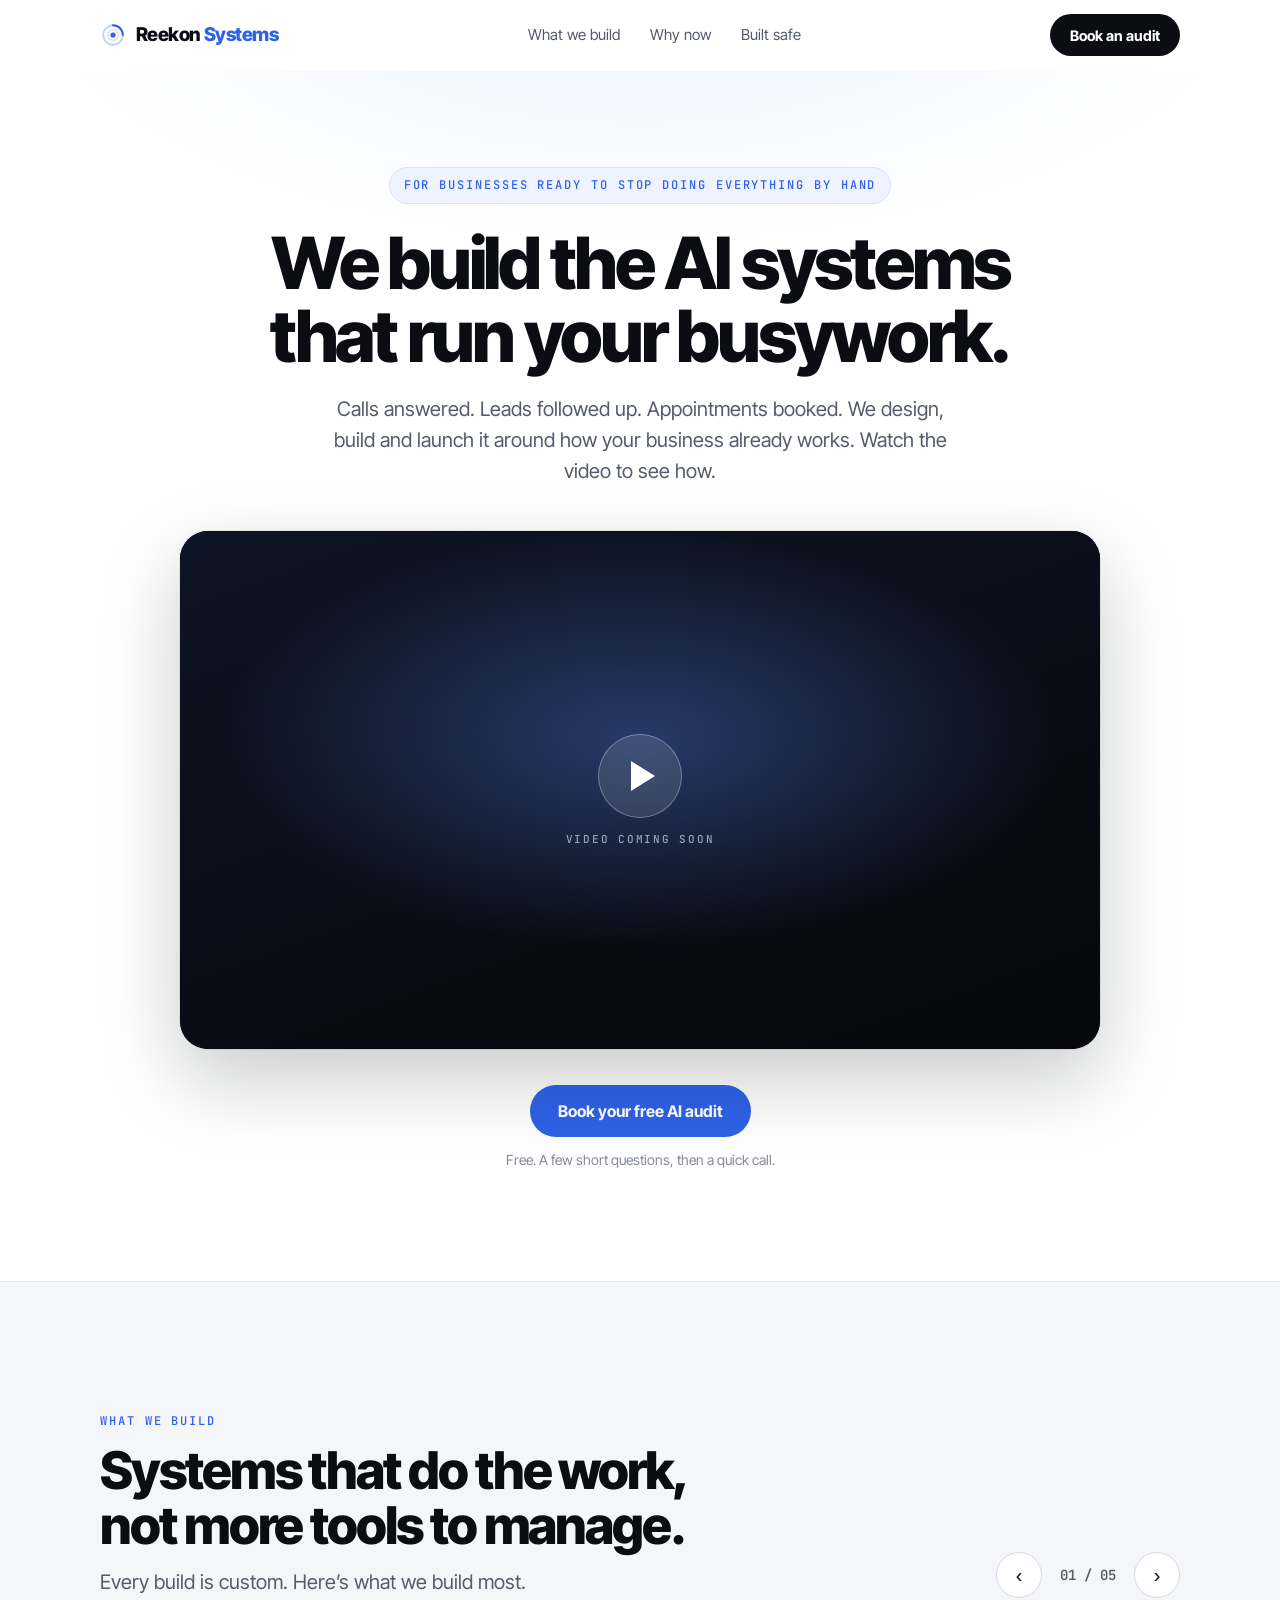
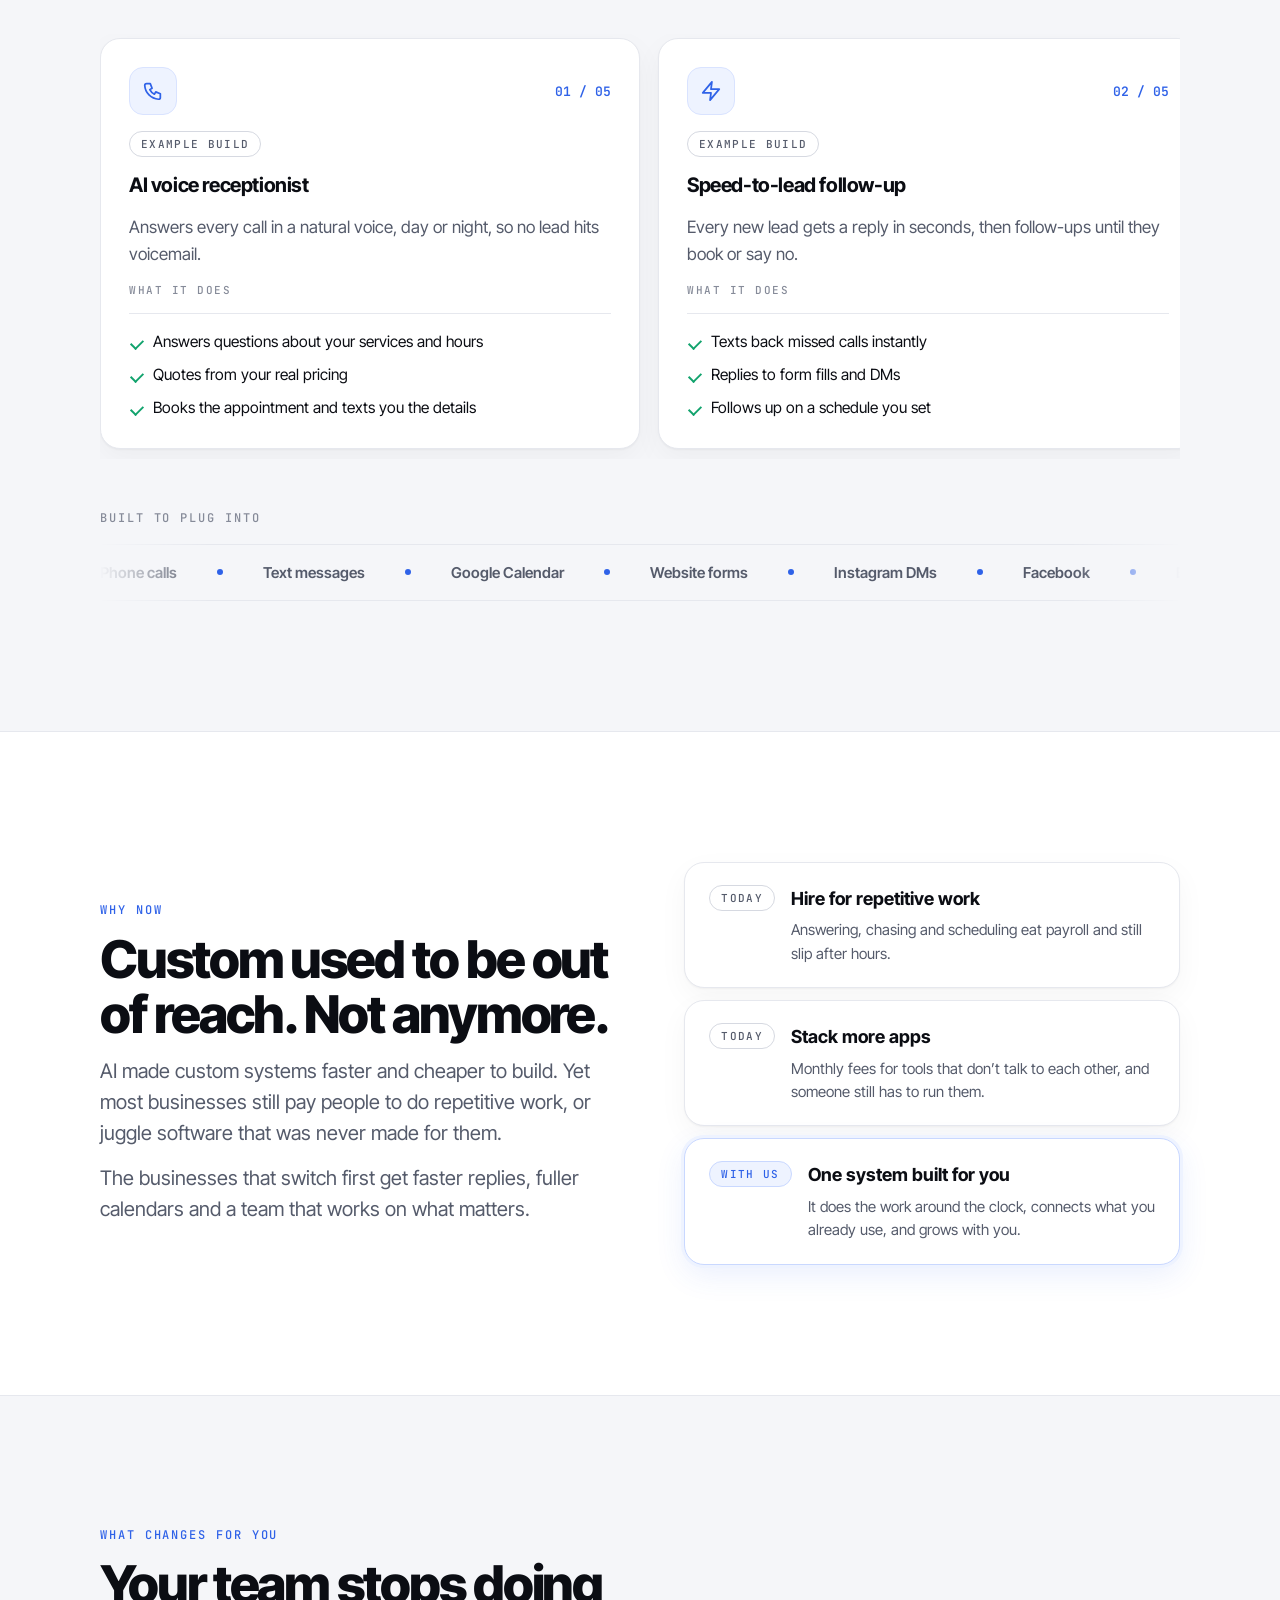
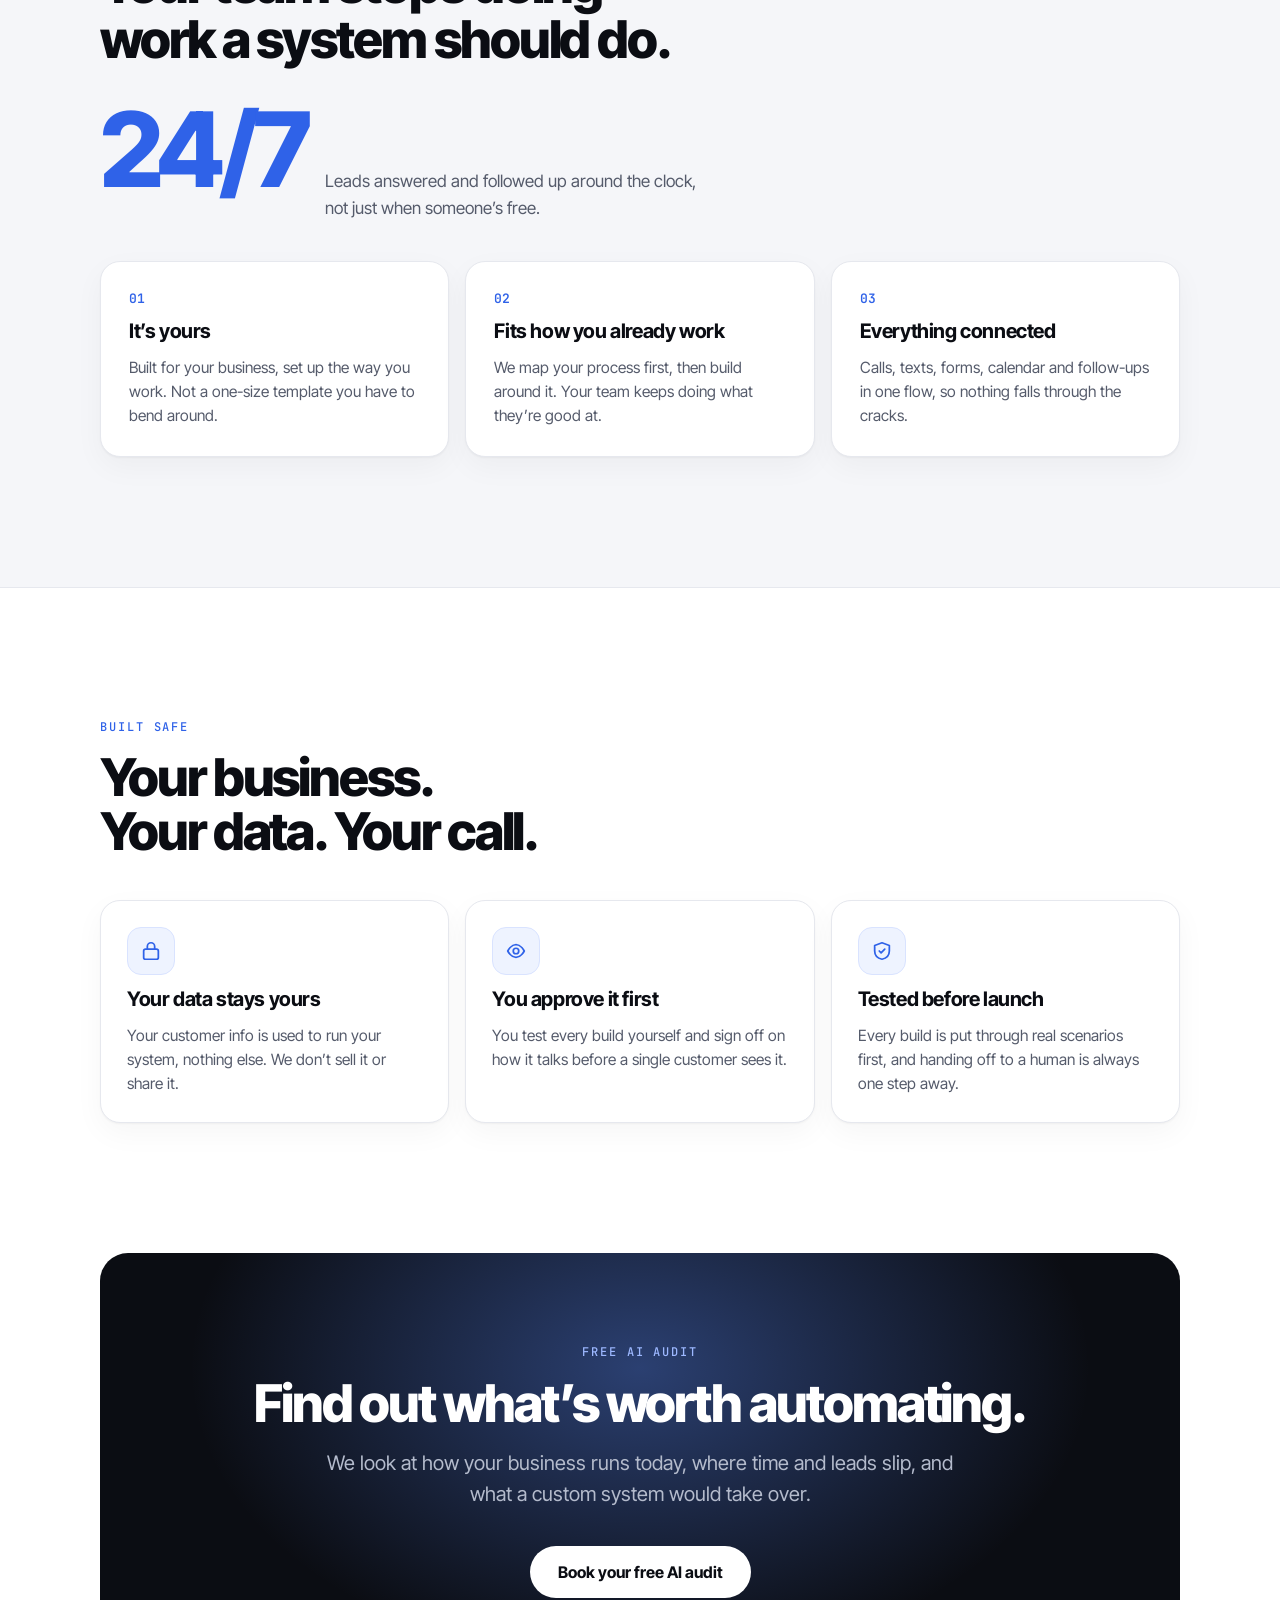
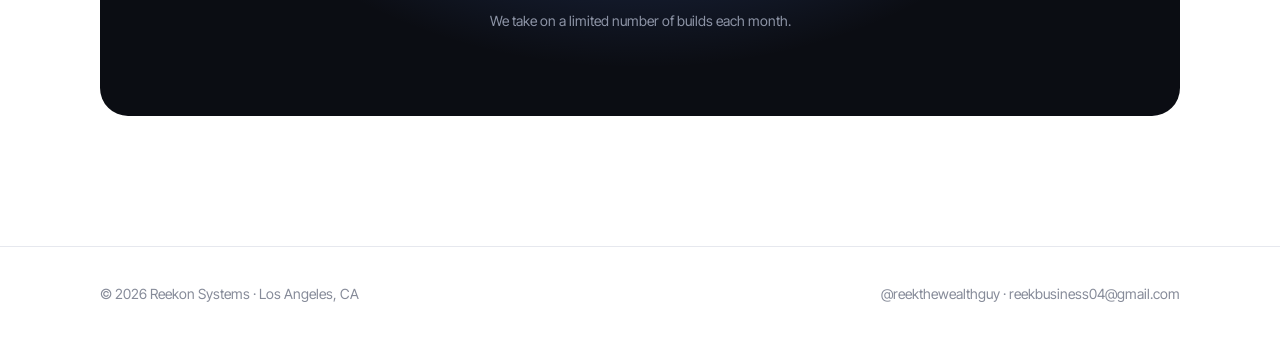
==== commit 7feb38ec: "Landing page v3, modeled on jtsolutions.ai: light theme, audience eyebrow, headline, VSL slot (YouTu" ====
--- a/index.html
+++ b/index.html
@@ -10,9 +10,7 @@
   instagram: "https://instagram.com/reekthewealthguy",
   handle: "@reekthewealthguy",
   city: "Los Angeles, CA",
-  // Your business cell, like "3105551234". Leave "" to hide the Text me buttons.
-  phone: "",
-  // A YouTube link to your demo video. Leave "" to show the sample call instead.
+  // Your VSL: a YouTube link OR a direct .mp4 link. Leave "" to show the placeholder.
   video: "",
   // Optional backup: a free form link (formspree.io) to get requests by email.
   formEndpoint: "",
@@ -20,196 +18,158 @@
   portal: "https://reeksolutions-github-io.reekbusiness04.workers.dev"
 };
 </script>
-<title>Reekon Systems | AI Receptionist for Tint &amp; PPF Shops</title>
-<meta name="description" content="An AI receptionist for window tint and PPF shops in Los Angeles. Answers every call, quotes from your price sheet and books the appointment while you work. Free demo.">
-<meta name="theme-color" content="#06070a">
+<title>Reekon Systems | Custom AI Systems for Growing Businesses</title>
+<meta name="description" content="We design, build and launch custom AI systems that answer, follow up and book for your business, so your team stops doing work a system should do. Book a free AI audit.">
+<meta name="theme-color" content="#ffffff">
 <link rel="canonical" href="https://reeksolutions.github.io/">
 <meta property="og:type" content="website">
 <meta property="og:site_name" content="Reekon Systems">
-<meta property="og:title" content="Every call answered. Even with film on the glass.">
-<meta property="og:description" content="AI receptionist for tint and PPF shops. Answers every call, quotes your prices, books the slot. Free demo.">
+<meta property="og:title" content="Custom AI systems that run the busywork for you.">
+<meta property="og:description" content="We design, build and launch AI systems around how your business already works. Book a free AI audit.">
 <meta property="og:url" content="https://reeksolutions.github.io/">
 <meta property="og:image" content="https://reeksolutions.github.io/og-image.png">
 <meta name="twitter:card" content="summary_large_image">
-<link rel="icon" href="data:image/svg+xml,%3Csvg xmlns='http://www.w3.org/2000/svg' viewBox='0 0 32 32'%3E%3Crect width='32' height='32' rx='9' fill='%2306070a'/%3E%3Ccircle cx='16' cy='16' r='9' fill='none' stroke='%235b8cff' stroke-opacity='.35' stroke-width='2'/%3E%3Cpath d='M16 7a9 9 0 0 1 9 9' fill='none' stroke='%235b8cff' stroke-width='2.4' stroke-linecap='round'/%3E%3Ccircle cx='16' cy='16' r='3' fill='%235b8cff'/%3E%3C/svg%3E">
+<link rel="icon" href="data:image/svg+xml,%3Csvg xmlns='http://www.w3.org/2000/svg' viewBox='0 0 32 32'%3E%3Crect width='32' height='32' rx='9' fill='%230b0d13'/%3E%3Ccircle cx='16' cy='16' r='9' fill='none' stroke='%235b8cff' stroke-opacity='.35' stroke-width='2'/%3E%3Cpath d='M16 7a9 9 0 0 1 9 9' fill='none' stroke='%235b8cff' stroke-width='2.4' stroke-linecap='round'/%3E%3Ccircle cx='16' cy='16' r='3' fill='%235b8cff'/%3E%3C/svg%3E">
 <link rel="preconnect" href="https://fonts.googleapis.com">
 <link rel="preconnect" href="https://fonts.gstatic.com" crossorigin>
 <link href="https://fonts.googleapis.com/css2?family=Inter+Tight:wght@400;500;600;700;800&family=JetBrains+Mono:wght@500;600&display=swap" rel="stylesheet">
 <style>
-:root{--bg:#06070a;--bg2:#0b0d13;--glass:rgba(255,255,255,.04);--glass2:rgba(255,255,255,.065);--line:rgba(255,255,255,.09);--line2:rgba(255,255,255,.16);
- --ink:#f4f6fb;--mut:#a2a8b8;--dim:#7a8094;--acc:#5b8cff;--acc2:#a9c2ff;--acc-ink:#05070d;--ok:#3ddc97;--bad:#ff7a7a;
- --rs:12px;--rl:22px;--rx:30px;--ease:cubic-bezier(.2,.7,.2,1);color-scheme:dark}
+:root{--bg:#ffffff;--bg2:#f5f6f9;--ink:#0b0d13;--mut:#555b6b;--dim:#868b99;--line:#e6e8ee;--line2:#d6d9e1;--acc:#2f62e8;--acc-soft:#eef3ff;--ok:#12a36d;--bad:#d64545;
+ --rl:20px;--rx:28px;--ease:cubic-bezier(.2,.7,.2,1);color-scheme:light}
 *{box-sizing:border-box;margin:0;padding:0}
 [hidden]{display:none!important}
 html{scroll-behavior:smooth}
-body{background:var(--bg);color:var(--ink);font-family:"Inter Tight",Inter,system-ui,sans-serif;font-size:17px;line-height:1.55;-webkit-font-smoothing:antialiased;overflow-x:clip;
- background-image:radial-gradient(900px 560px at 85% -10%,rgba(91,140,255,.18),transparent 70%),radial-gradient(700px 500px at -15% 45%,rgba(91,140,255,.06),transparent 70%)}
+body{background:var(--bg);color:var(--ink);font-family:"Inter Tight",Inter,system-ui,sans-serif;font-size:17px;line-height:1.55;-webkit-font-smoothing:antialiased;overflow-x:clip}
 a{color:inherit}
-img,svg{max-width:100%}
 .wrap{max-width:1120px;margin:0 auto;padding-left:max(20px,env(safe-area-inset-left));padding-right:max(20px,env(safe-area-inset-right))}
-.mono,.eyebrow{font-family:"JetBrains Mono",ui-monospace,monospace;font-weight:500;text-transform:uppercase;letter-spacing:.16em;font-size:12px;color:var(--acc)}
-h1{font-size:clamp(40px,7vw,76px);line-height:1;letter-spacing:-.045em;font-weight:800;text-wrap:balance}
-h2{font-size:clamp(30px,4.8vw,50px);line-height:1.05;letter-spacing:-.04em;font-weight:800;text-wrap:balance}
+.eyebrow{font-family:"JetBrains Mono",ui-monospace,monospace;font-weight:500;text-transform:uppercase;letter-spacing:.16em;font-size:12px;color:var(--acc)}
+h1{font-size:clamp(38px,6.4vw,72px);line-height:1.02;letter-spacing:-.045em;font-weight:800;text-wrap:balance}
+h2{font-size:clamp(30px,4.6vw,52px);line-height:1.05;letter-spacing:-.04em;font-weight:800;text-wrap:balance}
 h3{font-size:20px;letter-spacing:-.02em;font-weight:700;line-height:1.25}
-.grad{background:linear-gradient(100deg,var(--ink) 0%,var(--acc2) 40%,var(--acc) 100%);-webkit-background-clip:text;background-clip:text;color:transparent}
-.lead{font-size:clamp(17px,2.1vw,20px);color:var(--mut);max-width:620px}
+.lead{font-size:clamp(17px,2vw,20px);color:var(--mut);max-width:640px}
 .fine{font-size:14px;color:var(--dim)}
-.btn{display:inline-flex;align-items:center;justify-content:center;gap:8px;min-height:50px;padding:0 26px;border-radius:999px;border:0;background:var(--acc);color:var(--acc-ink);font:700 16px "Inter Tight",sans-serif;text-decoration:none;cursor:pointer;
- box-shadow:0 0 0 1px rgba(91,140,255,.4),0 10px 40px rgba(91,140,255,.35);transition:transform .2s var(--ease),box-shadow .2s var(--ease)}
-.btn:hover{transform:translateY(-2px);box-shadow:0 0 0 1px rgba(91,140,255,.55),0 14px 54px rgba(91,140,255,.5)}
-.btn.ghost{background:transparent;color:var(--ink);box-shadow:inset 0 0 0 1px var(--line2)}
-.btn.ghost:hover{box-shadow:inset 0 0 0 1px var(--acc)}
-.btn.sm{min-height:40px;padding:0 18px;font-size:14px}
-.glass{background:var(--glass);border:1px solid var(--line);border-radius:var(--rl);backdrop-filter:blur(14px);-webkit-backdrop-filter:blur(14px);box-shadow:0 20px 60px rgba(0,0,0,.35)}
+.btn{display:inline-flex;align-items:center;justify-content:center;gap:8px;min-height:52px;padding:0 28px;border-radius:999px;border:0;background:var(--ink);color:#fff;font:700 16px "Inter Tight",sans-serif;text-decoration:none;cursor:pointer;transition:transform .2s var(--ease),box-shadow .2s var(--ease),background .2s}
+.btn:hover{transform:translateY(-2px);box-shadow:0 12px 30px rgba(11,13,19,.18)}
+.btn.blue{background:var(--acc)}
+.btn.sm{min-height:42px;padding:0 20px;font-size:14.5px}
+.btn.ghost{background:#fff;color:var(--ink);box-shadow:inset 0 0 0 1px var(--line2)}
 section{padding-block:clamp(84px,11vw,130px)}
+.alt{background:var(--bg2);border-block:1px solid var(--line)}
 .shead{display:flex;flex-direction:column;gap:14px;max-width:760px}
-.ph{display:grid;place-items:center;border:1.5px dashed var(--line2);border-radius:var(--rl);color:var(--dim);font:500 12px "JetBrains Mono",monospace;letter-spacing:.14em;text-transform:uppercase}
+.card{background:#fff;border:1px solid var(--line);border-radius:var(--rl);box-shadow:0 1px 2px rgba(11,13,19,.04),0 10px 30px rgba(11,13,19,.04)}
+.num{font:600 13px "JetBrains Mono",monospace;color:var(--acc)}
 
 /* nav */
-.nav{position:sticky;top:0;z-index:20;background:rgba(6,7,10,.72);backdrop-filter:blur(16px);-webkit-backdrop-filter:blur(16px);border-bottom:1px solid transparent;transition:border-color .2s}
+.nav{position:sticky;top:0;z-index:20;background:rgba(255,255,255,.86);backdrop-filter:blur(14px);-webkit-backdrop-filter:blur(14px);border-bottom:1px solid transparent;transition:border-color .2s}
 .nav.scrolled{border-bottom-color:var(--line)}
-.nav .wrap{display:flex;align-items:center;justify-content:space-between;gap:16px;height:68px;padding-top:env(safe-area-inset-top)}
+.nav .wrap{display:flex;align-items:center;justify-content:space-between;gap:16px;height:70px;padding-top:env(safe-area-inset-top)}
 .logo{display:inline-flex;align-items:center;gap:10px;font-weight:800;font-size:19px;letter-spacing:-.03em;text-decoration:none;white-space:nowrap}
 .logo svg{width:26px;height:26px}
 .logo .arc{transform-origin:16px 16px;animation:sweep 3.2s linear infinite}
 @keyframes sweep{to{transform:rotate(360deg)}}
 .logo em{font-style:normal;color:var(--acc)}
-.nav-links{display:flex;gap:28px;font-size:15px;color:var(--mut)}
+.nav-links{display:flex;gap:30px;font-size:15px;color:var(--mut)}
 .nav-links a{text-decoration:none}.nav-links a:hover{color:var(--ink)}
 
 /* hero */
-.hero{position:relative;overflow-x:clip;padding-top:clamp(56px,8vw,96px);padding-bottom:40px;text-align:center}
-.hero .eyebrow{display:inline-flex;align-items:center;gap:10px;padding:8px 14px;border-radius:999px;border:1px solid rgba(91,140,255,.35);background:rgba(91,140,255,.08)}
-.hero .eyebrow i{width:7px;height:7px;border-radius:50%;background:var(--ok);box-shadow:0 0 10px var(--ok)}
-.hero h1{margin:22px auto 0;max-width:960px}
+.hero{text-align:center;padding-top:clamp(56px,8vw,96px);padding-bottom:clamp(70px,9vw,110px);background:radial-gradient(900px 420px at 50% -10%,#eaf0ff,transparent 70%)}
+.hero .eyebrow{display:inline-block;padding:8px 14px;border-radius:999px;background:var(--acc-soft);border:1px solid #d9e3ff}
+.hero h1{margin:22px auto 0;max-width:980px}
 .hero .lead{margin:22px auto 0}
-.orb{position:absolute;left:50%;top:-140px;width:min(560px,100vw);height:min(560px,100vw);transform:translateX(-50%);pointer-events:none;z-index:-1}
-.orb::before{content:"";position:absolute;inset:18%;border-radius:50%;background:radial-gradient(circle at 40% 35%,rgba(169,194,255,.55),rgba(91,140,255,.25) 40%,transparent 70%);filter:blur(30px)}
-.orb::after{content:"";position:absolute;inset:6%;border-radius:50%;border:1px solid rgba(91,140,255,.22);border-top-color:rgba(169,194,255,.7);animation:sweep 14s linear infinite}
-.player{position:relative;margin:44px auto 0;max-width:880px;aspect-ratio:16/9;border-radius:var(--rx);overflow:hidden;padding:0}
-.player iframe{position:absolute;inset:0;width:100%;height:100%;border:0}
-.callwrap{position:absolute;inset:0;display:grid;grid-template-columns:1fr 1fr;align-items:center;gap:24px;padding:clamp(18px,3.5vw,40px);text-align:left;
- background:radial-gradient(500px 300px at 20% 30%,rgba(91,140,255,.18),transparent 70%),linear-gradient(160deg,#0d1018,#07080c)}
-.callmeta{display:flex;flex-direction:column;gap:12px}
-.callmeta .tag{align-self:flex-start}
-.callmeta h3{font-size:clamp(20px,2.6vw,28px)}
-.callmeta p{color:var(--mut);font-size:15px}
-.tag{display:inline-flex;align-items:center;gap:6px;padding:5px 11px;border-radius:999px;border:1px solid var(--line2);font:500 11px "JetBrains Mono",monospace;letter-spacing:.12em;text-transform:uppercase;color:var(--mut)}
-.tag.live{border-color:rgba(61,220,151,.4);color:var(--ok)}
-.tag.live::before{content:"";width:6px;height:6px;border-radius:50%;background:var(--ok)}
-.lines{display:flex;flex-direction:column;gap:8px;max-height:100%;overflow:hidden}
-.ln{font-size:13.5px;line-height:1.4;padding:10px 13px;border-radius:16px;max-width:92%;opacity:0;transform:translateY(8px);transition:opacity .4s var(--ease),transform .4s var(--ease)}
-.ln.show{opacity:1;transform:none}
-.ln span{display:block;font:600 9.5px "JetBrains Mono",monospace;letter-spacing:.12em;text-transform:uppercase;opacity:.7;margin-bottom:2px}
-.ln.c{background:rgba(255,255,255,.07);align-self:flex-end;border-bottom-right-radius:4px}
-.ln.a{background:rgba(91,140,255,.16);border:1px solid rgba(91,140,255,.35);align-self:flex-start;border-bottom-left-radius:4px}
-.ln.done{background:var(--acc);color:var(--acc-ink);font-weight:700;align-self:stretch;max-width:none;border-radius:12px}
-.hero-cta{display:flex;flex-direction:column;align-items:center;gap:12px;margin-top:34px}
+.vsl{position:relative;margin:44px auto 0;max-width:920px;aspect-ratio:16/9;border-radius:var(--rx);overflow:hidden;background:#0b0d13;box-shadow:0 30px 80px rgba(11,13,19,.22),0 0 0 1px rgba(11,13,19,.06)}
+.vsl iframe,.vsl video{position:absolute;inset:0;width:100%;height:100%;border:0;object-fit:cover;background:#000}
+.vsl-ph{position:absolute;inset:0;display:grid;place-items:center;align-content:center;gap:14px;color:#cfd6ea;text-align:center;padding:20px;
+ background:radial-gradient(600px 300px at 50% 40%,rgba(91,140,255,.35),transparent 70%),linear-gradient(160deg,#0f1424,#06070a)}
+.play{width:84px;height:84px;border-radius:50%;display:grid;place-items:center;background:rgba(255,255,255,.12);border:1px solid rgba(255,255,255,.3);backdrop-filter:blur(6px)}
+.play::after{content:"";margin-left:6px;border-left:24px solid #fff;border-top:15px solid transparent;border-bottom:15px solid transparent}
+.vsl-ph small{font:500 11px "JetBrains Mono",monospace;letter-spacing:.16em;text-transform:uppercase;opacity:.7}
+.hero-cta{display:flex;flex-direction:column;align-items:center;gap:12px;margin-top:36px}
 
 /* work */
 .work-top{display:flex;align-items:flex-end;justify-content:space-between;gap:20px;flex-wrap:wrap}
 .counter{display:flex;align-items:center;gap:12px}
-.counter b{font:600 14px "JetBrains Mono",monospace;color:var(--mut);min-width:64px;text-align:center}
-.arrow{width:44px;height:44px;border-radius:50%;border:1px solid var(--line2);background:var(--glass);color:var(--ink);font-size:20px;cursor:pointer}
-.arrow:hover{border-color:var(--acc)}
-.track{display:grid;grid-auto-flow:column;grid-auto-columns:min(560px,86%);gap:18px;margin-top:36px;overflow-x:auto;scroll-snap-type:x mandatory;padding-bottom:6px;scrollbar-width:none}
+.counter b{font:600 14px "JetBrains Mono",monospace;color:var(--mut);min-width:68px;text-align:center}
+.arrow{width:46px;height:46px;border-radius:50%;border:1px solid var(--line2);background:#fff;color:var(--ink);font-size:20px;cursor:pointer}
+.arrow:hover{border-color:var(--ink)}
+.track{display:grid;grid-auto-flow:column;grid-auto-columns:min(540px,86%);gap:18px;margin-top:36px;overflow-x:auto;scroll-snap-type:x mandatory;padding:4px 2px 10px;scrollbar-width:none}
 .track::-webkit-scrollbar{display:none}
-.wcard{scroll-snap-align:start;display:flex;flex-direction:column;gap:18px;padding:28px;min-width:0}
+.wcard{scroll-snap-align:start;display:flex;flex-direction:column;gap:16px;padding:28px;min-width:0}
 .wcard-h{display:flex;align-items:center;justify-content:space-between;gap:10px}
-.wcard-h .num{font:600 13px "JetBrains Mono",monospace;color:var(--acc)}
-.ic{width:48px;height:48px;border-radius:14px;display:grid;place-items:center;background:rgba(91,140,255,.12);border:1px solid rgba(91,140,255,.35);color:var(--acc2)}
+.tag{display:inline-flex;align-items:center;gap:6px;padding:5px 11px;border-radius:999px;border:1px solid var(--line2);font:500 11px "JetBrains Mono",monospace;letter-spacing:.12em;text-transform:uppercase;color:var(--mut)}
+.tag.real{border-color:#bfe8d7;background:#effaf5;color:var(--ok)}
+.ic{width:48px;height:48px;border-radius:14px;display:grid;place-items:center;background:var(--acc-soft);border:1px solid #d9e3ff;color:var(--acc)}
 .ic svg{width:22px;height:22px}
+.wcard .tag{align-self:flex-start}
 .wcard p{color:var(--mut)}
+.wcard .lbl{font:500 11px "JetBrains Mono",monospace;letter-spacing:.14em;text-transform:uppercase;color:var(--dim)}
 .wcard ul{list-style:none;display:grid;gap:9px;padding-top:16px;border-top:1px solid var(--line)}
 .wcard li{position:relative;padding-left:24px;font-size:15.5px}
 .wcard li::before{content:"";position:absolute;left:2px;top:9px;width:10px;height:6px;border-left:2px solid var(--ok);border-bottom:2px solid var(--ok);transform:rotate(-45deg)}
-.wcard .lbl{font:500 11px "JetBrains Mono",monospace;letter-spacing:.14em;text-transform:uppercase;color:var(--dim)}
-.marquee{margin-top:44px;border-block:1px solid var(--line);overflow:hidden;mask-image:linear-gradient(90deg,transparent,#000 10%,#000 90%,transparent);-webkit-mask-image:linear-gradient(90deg,transparent,#000 10%,#000 90%,transparent)}
-.marquee-in{display:flex;gap:44px;width:max-content;padding:18px 0;animation:mq 28s linear infinite}
-.marquee span{font:600 15px "Inter Tight",sans-serif;color:var(--mut);white-space:nowrap;display:inline-flex;align-items:center;gap:44px}
-.marquee span::after{content:"◆";font-size:8px;color:var(--acc)}
+.also{margin-top:44px}
+.also .eyebrow{color:var(--dim)}
+.marquee{margin-top:14px;border-block:1px solid var(--line);overflow:hidden;mask-image:linear-gradient(90deg,transparent,#000 10%,#000 90%,transparent);-webkit-mask-image:linear-gradient(90deg,transparent,#000 10%,#000 90%,transparent)}
+.marquee-in{display:flex;width:max-content;padding:18px 0;animation:mq 34s linear infinite}
+.marquee span{font:600 15px "Inter Tight",sans-serif;color:var(--mut);white-space:nowrap;display:inline-flex;align-items:center;gap:40px;padding-right:40px}
+.marquee span::after{content:"";width:6px;height:6px;border-radius:50%;background:var(--acc)}
 @keyframes mq{to{transform:translateX(-50%)}}
 
 /* why now */
-.cost{display:grid;grid-template-columns:repeat(3,minmax(0,1fr));gap:16px;margin-top:40px}
-.cost .glass{padding:26px;display:flex;flex-direction:column;gap:10px}
-.cost .amt{font-size:clamp(34px,4vw,44px);font-weight:800;letter-spacing:-.04em}
-.cost .amt small{font-size:16px;color:var(--mut);font-weight:600;letter-spacing:0}
-.cost p{color:var(--mut);font-size:15px}
-.cost .feat{border-color:rgba(91,140,255,.55);box-shadow:0 0 0 1px rgba(91,140,255,.25),0 20px 70px rgba(91,140,255,.22)}
-.cost .bad .amt{color:var(--bad)}
-.mathline{display:flex;flex-wrap:wrap;align-items:baseline;gap:8px 16px;margin-top:36px;padding:24px 28px;font-size:clamp(18px,2.6vw,26px);font-weight:700;letter-spacing:-.02em}
-.mathline b{font-size:clamp(28px,4.4vw,44px);color:var(--acc2)}
+.why{display:grid;grid-template-columns:1.05fr 1fr;gap:clamp(28px,5vw,64px);align-items:center}
+.compare{display:grid;gap:12px}
+.cmp{padding:22px 24px;display:grid;grid-template-columns:auto 1fr;gap:6px 16px;align-items:center}
+.cmp .tag{grid-row:span 2;align-self:start}
+.cmp b{font-size:18px}
+.cmp p{grid-column:2;color:var(--mut);font-size:15px}
+.cmp.new{border-color:#c9d8ff;box-shadow:0 0 0 3px var(--acc-soft),0 10px 30px rgba(47,98,232,.1)}
+.cmp.new .tag{border-color:#c9d8ff;background:var(--acc-soft);color:var(--acc)}
 
 /* changes */
-.stat{display:flex;align-items:baseline;gap:16px;flex-wrap:wrap;margin-top:28px}
-.stat b{font-size:clamp(56px,9vw,100px);font-weight:800;letter-spacing:-.05em;line-height:1}
-.stat span{color:var(--mut);max-width:360px}
+.stat{display:flex;align-items:baseline;gap:18px;flex-wrap:wrap;margin-top:30px}
+.stat b{font-size:clamp(56px,9vw,104px);font-weight:800;letter-spacing:-.05em;line-height:1;color:var(--acc)}
+.stat span{color:var(--mut);max-width:380px;font-size:17px}
 .cards3{display:grid;grid-template-columns:repeat(3,minmax(0,1fr));gap:16px;margin-top:40px}
 .ncard{padding:28px;display:flex;flex-direction:column;gap:12px;transition:transform .25s var(--ease),border-color .25s}
-.ncard:hover{transform:translateY(-4px);border-color:rgba(91,140,255,.45)}
-.ncard .num{font:600 13px "JetBrains Mono",monospace;color:var(--acc)}
+.ncard:hover{transform:translateY(-4px);border-color:var(--line2)}
 .ncard p{color:var(--mut);font-size:15.5px}
 .swipe{display:none;margin-top:14px}
 
-/* trust */
-.trust{display:grid;grid-template-columns:repeat(4,minmax(0,1fr));gap:14px;margin-top:40px}
-.trust .glass{padding:22px;display:flex;flex-direction:column;gap:10px}
-.trust p{color:var(--mut);font-size:14.5px}
-
-/* founder */
-.founder{display:grid;grid-template-columns:240px 1fr;gap:36px;align-items:center;padding:clamp(26px,4vw,44px)}
-.founder .ph{aspect-ratio:1;border-radius:var(--rl)}
-.founder blockquote{font-size:clamp(20px,2.6vw,28px);font-weight:700;letter-spacing:-.025em;line-height:1.3}
-.founder p{color:var(--mut);margin-top:14px}
-
-/* pricing */
-.prices{display:grid;grid-template-columns:repeat(2,minmax(0,1fr));gap:16px;margin-top:40px}
-.price{padding:30px;display:flex;flex-direction:column;gap:6px;position:relative}
-.price.feat{border-color:rgba(91,140,255,.55);box-shadow:0 0 0 1px rgba(91,140,255,.25),0 24px 80px rgba(91,140,255,.25)}
-.price .amt{font-size:52px;font-weight:800;letter-spacing:-.045em;margin-top:10px}
-.price .sub{color:var(--dim);font-size:14px}
-.price ul{list-style:none;display:grid;gap:10px;margin:20px 0 26px}
-.price li{position:relative;padding-left:26px;color:var(--mut)}
-.price li::before{content:"";position:absolute;left:3px;top:9px;width:10px;height:6px;border-left:2px solid var(--ok);border-bottom:2px solid var(--ok);transform:rotate(-45deg)}
-.price .btn{margin-top:auto}
-.flag{position:absolute;top:-12px;right:22px}
-.flag.tag{background:var(--acc);color:var(--acc-ink);border-color:transparent}
-
-/* faq + final */
-details{border-bottom:1px solid var(--line);padding:20px 0}
-summary{cursor:pointer;font-weight:700;font-size:18px;list-style:none;display:flex;justify-content:space-between;gap:16px}
-summary::-webkit-details-marker{display:none}
-summary::after{content:"+";color:var(--acc);font-weight:500}details[open] summary::after{content:"–"}
-details p{color:var(--mut);margin-top:10px;max-width:720px}
-.final{text-align:center;padding:clamp(40px,7vw,80px) 24px;border-radius:var(--rx);position:relative;overflow:hidden}
-.final::before{content:"";position:absolute;inset:auto -20% -60% -20%;height:120%;background:radial-gradient(closest-side,rgba(91,140,255,.28),transparent);pointer-events:none}
-.final h2{position:relative}.final .lead{margin:16px auto 0;position:relative}
-.final .hero-cta{position:relative}
+/* safety */
+.safe{display:grid;grid-template-columns:repeat(3,minmax(0,1fr));gap:16px;margin-top:40px}
+.safe .card{padding:26px;display:flex;flex-direction:column;gap:12px}
+.safe p{color:var(--mut);font-size:15.5px}
+
+/* final */
+.final{text-align:center;padding:clamp(44px,7vw,84px) 24px;border-radius:var(--rx);background:#0b0d13;color:#fff;position:relative;overflow:hidden}
+.final::before{content:"";position:absolute;left:50%;top:-40%;width:900px;height:600px;transform:translateX(-50%);background:radial-gradient(closest-side,rgba(91,140,255,.4),transparent);pointer-events:none}
+.final>*{position:relative}
+.final .eyebrow{color:#9db8ff}
+.final h2{margin-top:14px}
+.final .lead{color:#b4bbcc;margin:16px auto 0}
+.final .fine{color:#8d94a6}
+.final .btn{background:#fff;color:var(--ink)}
 footer{padding-block:36px calc(36px + env(safe-area-inset-bottom));border-top:1px solid var(--line);color:var(--dim);font-size:14px}
 footer .wrap{display:flex;flex-wrap:wrap;gap:12px;justify-content:space-between;align-items:center}
 
 /* modal */
-.modal{position:fixed;inset:0;z-index:50;display:grid;place-items:center;padding:16px;background:rgba(3,4,8,.7);backdrop-filter:blur(8px);-webkit-backdrop-filter:blur(8px);opacity:0;pointer-events:none;transition:opacity .2s}
+.modal{position:fixed;inset:0;z-index:50;display:grid;place-items:center;padding:16px;background:rgba(11,13,19,.45);backdrop-filter:blur(6px);-webkit-backdrop-filter:blur(6px);opacity:0;pointer-events:none;transition:opacity .2s}
 .modal.open{opacity:1;pointer-events:auto}
-.mbox{width:min(520px,100%);max-height:calc(100svh - 32px);overflow:auto;padding:28px;background:#0d1018;border:1px solid var(--line2);border-radius:var(--rl);box-shadow:0 30px 90px rgba(0,0,0,.6);transform:translateY(12px);transition:transform .25s var(--ease)}
+.mbox{width:min(540px,100%);max-height:calc(100svh - 32px);overflow:auto;padding:28px;background:#fff;border-radius:var(--rl);box-shadow:0 30px 90px rgba(11,13,19,.35);transform:translateY(12px);transition:transform .25s var(--ease)}
 .modal.open .mbox{transform:none}
 .mhead{display:flex;justify-content:space-between;align-items:flex-start;gap:12px;margin-bottom:6px}
-.mhead h3{font-size:24px}
-.x{width:38px;height:38px;flex:none;border-radius:50%;border:1px solid var(--line2);background:var(--glass);color:var(--mut);font-size:20px;cursor:pointer}
+.mhead h3{font-size:24px;margin-top:8px}
+.x{width:38px;height:38px;flex:none;border-radius:50%;border:1px solid var(--line2);background:#fff;color:var(--mut);font-size:20px;cursor:pointer}
 form{display:grid;gap:12px;margin-top:18px}
-.lbl2{font-size:14px;color:var(--mut);font-weight:600}
-input,select{width:100%;min-height:50px;padding:0 16px;border-radius:14px;border:1px solid var(--line2);background:rgba(255,255,255,.04);color:var(--ink);font:inherit;font-size:16px}
+.lbl2{font-size:14px;color:var(--ink);font-weight:600}
+input,select{width:100%;min-height:50px;padding:0 16px;border-radius:14px;border:1px solid var(--line2);background:#fff;color:var(--ink);font:inherit;font-size:16px}
 input:focus,select:focus{outline:2px solid var(--acc);border-color:transparent}
 .chips{display:flex;flex-wrap:wrap;gap:8px}
 .chips label{cursor:pointer}
 .chips input{position:absolute;opacity:0;width:1px;height:1px;min-height:0}
-.chips span{display:inline-block;padding:10px 16px;border-radius:999px;border:1px solid var(--line2);color:var(--mut);font-weight:600;font-size:14.5px}
-.chips input:checked+span{background:var(--acc);color:var(--acc-ink);border-color:transparent}
+.chips span{display:inline-block;padding:10px 15px;border-radius:999px;border:1px solid var(--line2);color:var(--mut);font-weight:600;font-size:14.5px}
+.chips input:checked+span{background:var(--ink);color:#fff;border-color:transparent}
 .chips input:focus-visible+span{outline:2px solid var(--acc)}
 
-/* sticky + reveal */
-.sticky{position:fixed;left:0;right:0;bottom:0;z-index:15;padding:12px max(16px,env(safe-area-inset-left)) calc(12px + env(safe-area-inset-bottom));background:rgba(6,7,10,.9);backdrop-filter:blur(12px);-webkit-backdrop-filter:blur(12px);border-top:1px solid var(--line);transform:translateY(110%);transition:transform .3s var(--ease);display:none}
+.sticky{position:fixed;left:0;right:0;bottom:0;z-index:15;padding:12px max(16px,env(safe-area-inset-left)) calc(12px + env(safe-area-inset-bottom));background:rgba(255,255,255,.94);backdrop-filter:blur(12px);-webkit-backdrop-filter:blur(12px);border-top:1px solid var(--line);transform:translateY(110%);transition:transform .3s var(--ease);display:none}
 .sticky.show{transform:none}
 .sticky .btn{width:100%}
 .rv{opacity:0;transform:translateY(26px);transition:opacity .8s var(--ease),transform .8s var(--ease)}
@@ -217,177 +177,134 @@
 
 @media(max-width:900px){
  .nav-links{display:none}
- .callwrap{grid-template-columns:1fr;align-content:start}
- .callmeta p{display:none}
- .cost,.cards3,.prices{grid-template-columns:1fr}
- .trust{grid-template-columns:repeat(2,minmax(0,1fr))}
- .founder{grid-template-columns:1fr}
- .founder .ph{max-width:200px}
+ .why,.safe{grid-template-columns:1fr}
 }
 @media(max-width:700px){
- .player{aspect-ratio:auto;height:auto}
- .callwrap{position:relative;inset:auto}
- .lines{max-height:none}
- .hero .eyebrow{font-size:10.5px;letter-spacing:.1em}
  .hero-cta .btn,.final .btn{width:100%}
- .cards3{grid-auto-flow:column;grid-template-columns:none;grid-auto-columns:84%;overflow-x:auto;scroll-snap-type:x mandatory;scrollbar-width:none}
+ .cards3{grid-auto-flow:column;grid-template-columns:none;grid-auto-columns:84%;overflow-x:auto;scroll-snap-type:x mandatory;scrollbar-width:none;padding-bottom:6px}
  .cards3::-webkit-scrollbar{display:none}
  .cards3 .ncard{scroll-snap-align:start}
  .swipe{display:block}
- .trust{grid-template-columns:1fr}
+ .cmp{grid-template-columns:1fr}.cmp .tag{grid-row:auto;justify-self:start}.cmp p{grid-column:1}
  .sticky{display:block}
  body{padding-bottom:80px}
 }
-@media(prefers-reduced-motion:reduce){html{scroll-behavior:auto}*{animation:none!important}.rv,.ln{opacity:1;transform:none;transition:none}.btn,.ncard,.mbox,.sticky{transition:none}}
+@media(prefers-reduced-motion:reduce){html{scroll-behavior:auto}*{animation:none!important}.rv{opacity:1;transform:none;transition:none}.btn,.ncard,.mbox,.sticky{transition:none}}
 </style>
 </head>
 <body>
 <header class="nav" id="nav"><div class="wrap">
- <a class="logo" href="#top" aria-label="Reekon Systems home"><svg viewBox="0 0 32 32" aria-hidden="true"><circle cx="16" cy="16" r="12" fill="none" stroke="#5b8cff" stroke-opacity=".3" stroke-width="2.2"/><circle cx="16" cy="16" r="6.5" fill="none" stroke="#5b8cff" stroke-opacity=".22" stroke-width="1.6"/><circle cx="16" cy="16" r="3.2" fill="#5b8cff"/><path class="arc" d="M16 4a12 12 0 0 1 12 12" fill="none" stroke="#5b8cff" stroke-width="2.6" stroke-linecap="round"/></svg><span>Reekon <em>Systems</em></span></a>
- <nav class="nav-links" aria-label="Sections"><a href="#work">What we build</a><a href="#why">Why now</a><a href="#trust">Your rules</a><a href="#price">Pricing</a></nav>
- <button class="btn sm" data-open style="white-space:nowrap">Free demo</button>
+ <a class="logo" href="#top" aria-label="Reekon Systems home"><svg viewBox="0 0 32 32" aria-hidden="true"><circle cx="16" cy="16" r="12" fill="none" stroke="#2f62e8" stroke-opacity=".3" stroke-width="2.2"/><circle cx="16" cy="16" r="6.5" fill="none" stroke="#2f62e8" stroke-opacity=".22" stroke-width="1.6"/><circle cx="16" cy="16" r="3.2" fill="#2f62e8"/><path class="arc" d="M16 4a12 12 0 0 1 12 12" fill="none" stroke="#2f62e8" stroke-width="2.6" stroke-linecap="round"/></svg><span>Reekon <em>Systems</em></span></a>
+ <nav class="nav-links" aria-label="Sections"><a href="#work">What we build</a><a href="#why">Why now</a><a href="#safe">Built safe</a></nav>
+ <button class="btn sm" data-open style="white-space:nowrap">Book an audit</button>
 </div></header>
 
 <main id="top">
 <section class="hero"><div class="wrap">
- <div class="orb" aria-hidden="true"></div>
- <span class="eyebrow rv"><i></i>AI receptionist for tint &amp; PPF shops · LA</span>
- <h1 class="rv">Every call answered. <span class="grad">Even with film on the glass.</span></h1>
- <p class="lead rv">When you’re mid-install, the AI picks up, quotes from your price sheet and books the car. You finish the job. The customer’s already on your calendar.</p>
- <div class="player glass rv" id="player">
-  <div class="callwrap" id="callwrap">
-   <div class="callmeta">
-    <span class="tag live">Sample call</span>
-    <h3 id="c-title">“How much for ceramic on my Civic?”</h3>
-    <p>This is how it handles a price shopper. Your demo uses your shop’s name and your real prices.</p>
-   </div>
-   <div class="lines" id="c-lines" aria-live="polite"></div>
-  </div>
- </div>
- <div class="hero-cta rv"><button class="btn" data-open>Get my free demo</button><span class="fine">Free. 4 quick questions. You’ll hear it answer as your shop.</span></div>
-</div></section>
-
-<section id="work"><div class="wrap">
+ <span class="eyebrow rv">For businesses ready to stop doing everything by hand</span>
+ <h1 class="rv">We build the AI systems that run your busywork.</h1>
+ <p class="lead rv">Calls answered. Leads followed up. Appointments booked. We design, build and launch it around how your business already works. Watch the video to see how.</p>
+ <div class="vsl rv" id="vsl">
+  <div class="vsl-ph" id="vslph"><span class="play" aria-hidden="true"></span><small>Video coming soon</small></div>
+ </div>
+ <div class="hero-cta rv"><button class="btn blue" data-open>Book your free AI audit</button><span class="fine">Free. A few short questions, then a quick call.</span></div>
+</div></section>
+
+<section id="work" class="alt"><div class="wrap">
  <div class="work-top rv">
-  <div class="shead"><span class="eyebrow">What we build</span><h2>One system that catches every job you’re missing.</h2></div>
-  <div class="counter" aria-hidden="true"><button class="arrow" id="prev" aria-label="Previous">‹</button><b id="count">01 / 04</b><button class="arrow" id="next" aria-label="Next">›</button></div>
+  <div class="shead"><span class="eyebrow">What we build</span><h2>Systems that do the work, not more tools to manage.</h2>
+   <p class="lead">Every build is custom. Here’s what we build most.</p></div>
+  <div class="counter" aria-hidden="true"><button class="arrow" id="prev" aria-label="Previous">‹</button><b id="count">01 / 05</b><button class="arrow" id="next" aria-label="Next">›</button></div>
  </div>
  <div class="track" id="track" tabindex="0" aria-label="What we build, swipe for more">
-  <article class="wcard glass"><div class="wcard-h"><div class="ic"><svg viewBox="0 0 24 24" fill="none" stroke="currentColor" stroke-width="1.9" stroke-linecap="round" stroke-linejoin="round"><path d="M5 4h4l2 5-2.5 1.5a11 11 0 0 0 5 5L15 13l5 2v4a2 2 0 0 1-2 2A16 16 0 0 1 3 6a2 2 0 0 1 2-2"/></svg></div><span class="num">01 / 04</span></div>
-   <h3>AI receptionist</h3><p>Picks up every call you can’t, in a voice that sounds like a real front desk.</p>
-   <span class="lbl">What it does</span><ul><li>Answers 24/7, mid-install or after close</li><li>English or Spanish</li><li>Handles shades, legal %, warranty and hours</li></ul></article>
-  <article class="wcard glass"><div class="wcard-h"><div class="ic"><svg viewBox="0 0 24 24" fill="none" stroke="currentColor" stroke-width="1.9" stroke-linecap="round" stroke-linejoin="round"><path d="M12 2v20M17 6H9.5a3.5 3.5 0 0 0 0 7h5a3.5 3.5 0 0 1 0 7H6"/></svg></div><span class="num">02 / 04</span></div>
-   <h3>Quotes from your price sheet</h3><p>Price shoppers get a real number in seconds, so they don’t call the next shop.</p>
-   <span class="lbl">What it does</span><ul><li>Prices by car size and film</li><li>Standard, ceramic, windshield, PPF, coating</li><li>Not sure? Books a look-over instead of guessing</li></ul></article>
-  <article class="wcard glass"><div class="wcard-h"><div class="ic"><svg viewBox="0 0 24 24" fill="none" stroke="currentColor" stroke-width="1.9" stroke-linecap="round" stroke-linejoin="round"><rect x="3" y="5" width="18" height="16" rx="2"/><path d="M3 10h18M8 3v4M16 3v4"/></svg></div><span class="num">03 / 04</span></div>
-   <h3>Books the car and texts you</h3><p>Turns the call into an appointment and sends you the details before you’ve peeled your gloves off.</p>
-   <span class="lbl">What it does</span><ul><li>Books open slots on your calendar</li><li>Texts you name, number, car and job</li><li>Texts back anyone who hangs up</li></ul></article>
-  <article class="wcard glass"><div class="wcard-h"><div class="ic"><svg viewBox="0 0 24 24" fill="none" stroke="currentColor" stroke-width="1.9" stroke-linecap="round" stroke-linejoin="round"><rect x="3" y="4" width="18" height="16" rx="2"/><path d="M3 9h18M7 13h6M7 16h4"/></svg></div><span class="num">04 / 04</span></div>
-   <h3>A site that sends calls (optional)</h3><p>For shops with no website or an old one. Built from your Google page.</p>
-   <span class="lbl">What it does</span><ul><li>Your prices, reviews and tap-to-call</li><li>Linked to your Google listing</li><li>Every call it sends goes to the AI if you’re busy</li></ul></article>
- </div>
- <div class="marquee" aria-label="Built for these shops"><div class="marquee-in"><span>Auto tint</span><span>Ceramic tint</span><span>PPF / clear bra</span><span>Ceramic coating</span><span>Windshield heat film</span><span>Home window film</span><span>Commercial film</span><span>Vinyl wraps</span><span>Auto tint</span><span>Ceramic tint</span><span>PPF / clear bra</span><span>Ceramic coating</span><span>Windshield heat film</span><span>Home window film</span><span>Commercial film</span><span>Vinyl wraps</span></div></div>
-</div></section>
-
-<section id="why"><div class="wrap">
- <div class="shead rv"><span class="eyebrow">Why now</span><h2>A front desk costs thousands. Voicemail costs more.</h2>
-  <p class="lead">Tint customers price shop. If nobody answers, they don’t leave a message. They call the next shop on Google.</p></div>
- <div class="cost">
-  <div class="glass rv"><span class="tag">Hire a front desk</span><div class="amt">$2,400<small>+/mo</small></div><p>Roughly a part-time receptionist in LA, before payroll taxes. Still misses calls on breaks and after close.</p></div>
-  <div class="glass bad rv"><span class="tag">Let it ring</span><div class="amt">$0<small> up front</small></div><p>Costs nothing until you count the ceramic and PPF jobs that went to the shop that picked up.</p></div>
-  <div class="glass feat rv"><span class="tag live">Reekon AI receptionist</span><div class="amt">$297<small>/mo</small></div><p>Answers every call, quotes, books and texts you. Plus a one-time $997 setup.</p></div>
- </div>
- <div class="mathline glass rv"><span>2 missed ceramic jobs a week</span><span>×</span><span>$400</span><span>=</span><b>$41,600 a year</b></div>
- <p class="fine rv" style="margin-top:12px">Example numbers to show the math. The front desk figure is a rough LA estimate.</p>
-</div></section>
-
-<section><div class="wrap">
- <div class="shead rv"><span class="eyebrow">What changes for you</span><h2>You stay in the bay. The phone gets handled.</h2></div>
- <div class="stat rv"><b>24/7</b><span>Every call picked up, including the ones at 7 PM and the ones while you’re on a windshield.</span></div>
+  <article class="wcard card"><div class="wcard-h"><div class="ic"><svg viewBox="0 0 24 24" fill="none" stroke="currentColor" stroke-width="1.9" stroke-linecap="round" stroke-linejoin="round"><path d="M5 4h4l2 5-2.5 1.5a11 11 0 0 0 5 5L15 13l5 2v4a2 2 0 0 1-2 2A16 16 0 0 1 3 6a2 2 0 0 1 2-2"/></svg></div><span class="num">01 / 05</span></div>
+   <span class="tag">Example build</span><h3>AI voice receptionist</h3><p>Answers every call in a natural voice, day or night, so no lead hits voicemail.</p>
+   <span class="lbl">What it does</span><ul><li>Answers questions about your services and hours</li><li>Quotes from your real pricing</li><li>Books the appointment and texts you the details</li></ul></article>
+  <article class="wcard card"><div class="wcard-h"><div class="ic"><svg viewBox="0 0 24 24" fill="none" stroke="currentColor" stroke-width="1.9" stroke-linecap="round" stroke-linejoin="round"><path d="M13 2 3 14h9l-1 8 10-12h-9z"/></svg></div><span class="num">02 / 05</span></div>
+   <span class="tag">Example build</span><h3>Speed-to-lead follow-up</h3><p>Every new lead gets a reply in seconds, then follow-ups until they book or say no.</p>
+   <span class="lbl">What it does</span><ul><li>Texts back missed calls instantly</li><li>Replies to form fills and DMs</li><li>Follows up on a schedule you set</li></ul></article>
+  <article class="wcard card"><div class="wcard-h"><div class="ic"><svg viewBox="0 0 24 24" fill="none" stroke="currentColor" stroke-width="1.9" stroke-linecap="round" stroke-linejoin="round"><rect x="3" y="5" width="18" height="16" rx="2"/><path d="M3 10h18M8 3v4M16 3v4"/></svg></div><span class="num">03 / 05</span></div>
+   <span class="tag">Example build</span><h3>Booking and reminders</h3><p>Fills your calendar and cuts no-shows without anyone on your team touching it.</p>
+   <span class="lbl">What it does</span><ul><li>Books into your real availability</li><li>Sends reminders and confirmations</li><li>Rebooks cancellations automatically</li></ul></article>
+  <article class="wcard card"><div class="wcard-h"><div class="ic"><svg viewBox="0 0 24 24" fill="none" stroke="currentColor" stroke-width="1.9" stroke-linecap="round" stroke-linejoin="round"><rect x="3" y="3" width="7" height="9" rx="1.5"/><rect x="14" y="3" width="7" height="5" rx="1.5"/><rect x="14" y="12" width="7" height="9" rx="1.5"/><rect x="3" y="16" width="7" height="5" rx="1.5"/></svg></div><span class="num">04 / 05</span></div>
+   <span class="tag real">Built and in use</span><h3>Custom CRM and lead engine</h3><p>Our own system, built in-house and used every day to run our outreach.</p>
+   <span class="lbl">What we built</span><ul><li>Lead finder that pulls and scores businesses</li><li>Calling, callbacks and a shared calendar</li><li>One dashboard with every number that matters</li></ul></article>
+  <article class="wcard card"><div class="wcard-h"><div class="ic"><svg viewBox="0 0 24 24" fill="none" stroke="currentColor" stroke-width="1.9" stroke-linecap="round" stroke-linejoin="round"><rect x="3" y="4" width="18" height="16" rx="2"/><path d="M3 9h18M7 13h6M7 16h4"/></svg></div><span class="num">05 / 05</span></div>
+   <span class="tag">Example build</span><h3>A website that converts</h3><p>A fast, modern site that turns visitors into calls and bookings, wired into everything else.</p>
+   <span class="lbl">What it does</span><ul><li>Clear offer, real reviews, one-tap contact</li><li>Every inquiry lands in your system</li><li>Hands off to the AI when you’re busy</li></ul></article>
+ </div>
+ <div class="also rv"><span class="eyebrow">Built to plug into</span>
+  <div class="marquee"><div class="marquee-in"><span>Phone calls</span><span>Text messages</span><span>Google Calendar</span><span>Website forms</span><span>Instagram DMs</span><span>Facebook</span><span>Email</span><span>Stripe</span><span>Google Business</span><span>Phone calls</span><span>Text messages</span><span>Google Calendar</span><span>Website forms</span><span>Instagram DMs</span><span>Facebook</span><span>Email</span><span>Stripe</span><span>Google Business</span></div></div>
+ </div>
+</div></section>
+
+<section id="why"><div class="wrap why">
+ <div class="shead rv"><span class="eyebrow">Why now</span><h2>Custom used to be out of reach. Not anymore.</h2>
+  <p class="lead">AI made custom systems faster and cheaper to build. Yet most businesses still pay people to do repetitive work, or juggle software that was never made for them.</p>
+  <p class="lead">The businesses that switch first get faster replies, fuller calendars and a team that works on what matters.</p></div>
+ <div class="compare">
+  <div class="cmp card rv"><span class="tag">Today</span><b>Hire for repetitive work</b><p>Answering, chasing and scheduling eat payroll and still slip after hours.</p></div>
+  <div class="cmp card rv"><span class="tag">Today</span><b>Stack more apps</b><p>Monthly fees for tools that don’t talk to each other, and someone still has to run them.</p></div>
+  <div class="cmp card new rv"><span class="tag">With us</span><b>One system built for you</b><p>It does the work around the clock, connects what you already use, and grows with you.</p></div>
+ </div>
+</div></section>
+
+<section class="alt"><div class="wrap">
+ <div class="shead rv"><span class="eyebrow">What changes for you</span><h2>Your team stops doing work a system should do.</h2></div>
+ <div class="stat rv"><b>24/7</b><span>Leads answered and followed up around the clock, not just when someone’s free.</span></div>
  <div class="cards3">
-  <div class="ncard glass rv"><span class="num">01</span><h3>No more “sorry, we were busy”</h3><p>Every caller gets an answer and a price. The ones who were going to call three shops book with you first.</p></div>
-  <div class="ncard glass rv"><span class="num">02</span><h3>Built around your shop</h3><p>Your shop name, your films, your prices, your hours. It sounds like your front desk, not a call center.</p></div>
-  <div class="ncard glass rv"><span class="num">03</span><h3>One clean handoff</h3><p>Every job lands on your calendar with a text to your phone. No sticky notes, no missed voicemails.</p></div>
+  <div class="ncard card rv"><span class="num">01</span><h3>It’s yours</h3><p>Built for your business, set up the way you work. Not a one-size template you have to bend around.</p></div>
+  <div class="ncard card rv"><span class="num">02</span><h3>Fits how you already work</h3><p>We map your process first, then build around it. Your team keeps doing what they’re good at.</p></div>
+  <div class="ncard card rv"><span class="num">03</span><h3>Everything connected</h3><p>Calls, texts, forms, calendar and follow-ups in one flow, so nothing falls through the cracks.</p></div>
  </div>
  <p class="swipe fine">Swipe →</p>
 </div></section>
 
-<section id="trust"><div class="wrap">
- <div class="shead rv"><span class="eyebrow">Your shop, your rules</span><h2>Nothing goes live until you’ve heard it.</h2></div>
- <div class="trust">
-  <div class="glass rv"><div class="ic"><svg viewBox="0 0 24 24" fill="none" stroke="currentColor" stroke-width="1.9" stroke-linecap="round"><path d="M3 12s3.5-7 9-7 9 7 9 7-3.5 7-9 7-9-7-9-7z"/><circle cx="12" cy="12" r="3"/></svg></div><h3>You hear it first</h3><p>You call your demo and approve how it talks before any customer does.</p></div>
-  <div class="glass rv"><div class="ic"><svg viewBox="0 0 24 24" fill="none" stroke="currentColor" stroke-width="1.9" stroke-linecap="round"><path d="M5 4h4l2 5-2.5 1.5a11 11 0 0 0 5 5L15 13l5 2v4a2 2 0 0 1-2 2A16 16 0 0 1 3 6a2 2 0 0 1 2-2"/></svg></div><h3>Your number stays</h3><p>Calls you don’t pick up forward to the AI. Answer when you’re free like always.</p></div>
-  <div class="glass rv"><div class="ic"><svg viewBox="0 0 24 24" fill="none" stroke="currentColor" stroke-width="1.9" stroke-linecap="round"><path d="M12 2v20M17 6H9.5a3.5 3.5 0 0 0 0 7h5a3.5 3.5 0 0 1 0 7H6"/></svg></div><h3>Only your prices</h3><p>It quotes from the sheet you give us. If it’s not sure, it books a look-over.</p></div>
-  <div class="glass rv"><div class="ic"><svg viewBox="0 0 24 24" fill="none" stroke="currentColor" stroke-width="1.9" stroke-linecap="round"><path d="M21 15a2 2 0 0 1-2 2H7l-4 4V5a2 2 0 0 1 2-2h14a2 2 0 0 1 2 2z"/></svg></div><h3>You’re always in the loop</h3><p>Want to talk to the owner? It takes their number and texts you right away.</p></div>
- </div>
-</div></section>
-
-<section><div class="wrap">
- <div class="founder glass rv">
-  <div class="ph" aria-label="Photo placeholder">Your photo</div>
-  <div><span class="eyebrow">Why I built this</span>
-   <blockquote style="margin-top:14px">“I worked in a tint shop. I watched the phone ring out while we had film on the glass, and I knew every one of those was a job.”</blockquote>
-   <p>I’m Marquise, based in LA. I build these myself for tint and PPF shops, set them up around how your shop actually runs, and stay your point of contact after it’s live.</p></div>
- </div>
-</div></section>
-
-<section id="price"><div class="wrap">
- <div class="shead rv"><span class="eyebrow">Pricing</span><h2>Founding-shop prices.</h2><p class="lead">One saved ceramic or PPF job a month covers it.</p></div>
- <div class="prices">
-  <div class="price glass feat rv"><span class="flag tag">Most shops start here</span><h3>AI receptionist</h3><div class="amt">$997</div><div class="sub">setup, then $297 a month</div>
-   <ul><li>Answers every call, 24/7</li><li>Quotes from your price sheet</li><li>Books appointments and texts you</li><li>English and Spanish</li></ul><button class="btn" data-open data-plan="AI receptionist">Get my free demo</button></div>
-  <div class="price glass rv"><h3>AI receptionist + website</h3><div class="amt">$1,497</div><div class="sub">setup, then $297 a month</div>
-   <ul><li>Everything in AI receptionist</li><li>A clean site with prices, reviews and tap-to-call</li><li>Built from your Google page</li><li>For shops with no site or an old one</li></ul><button class="btn ghost" data-open data-plan="AI receptionist + website">Get my free demo</button></div>
+<section id="safe"><div class="wrap">
+ <div class="shead rv"><span class="eyebrow">Built safe</span><h2>Your business. Your data. Your call.</h2></div>
+ <div class="safe">
+  <div class="card rv"><div class="ic"><svg viewBox="0 0 24 24" fill="none" stroke="currentColor" stroke-width="1.9" stroke-linecap="round" stroke-linejoin="round"><rect x="4" y="10" width="16" height="11" rx="2"/><path d="M8 10V7a4 4 0 0 1 8 0v3"/></svg></div><h3>Your data stays yours</h3><p>Your customer info is used to run your system, nothing else. We don’t sell it or share it.</p></div>
+  <div class="card rv"><div class="ic"><svg viewBox="0 0 24 24" fill="none" stroke="currentColor" stroke-width="1.9" stroke-linecap="round" stroke-linejoin="round"><path d="M3 12s3.5-7 9-7 9 7 9 7-3.5 7-9 7-9-7-9-7z"/><circle cx="12" cy="12" r="3"/></svg></div><h3>You approve it first</h3><p>You test every build yourself and sign off on how it talks before a single customer sees it.</p></div>
+  <div class="card rv"><div class="ic"><svg viewBox="0 0 24 24" fill="none" stroke="currentColor" stroke-width="1.9" stroke-linecap="round" stroke-linejoin="round"><path d="M12 3 4 6v6c0 5 3.5 8 8 9 4.5-1 8-4 8-9V6z"/><path d="m9 12 2 2 4-4"/></svg></div><h3>Tested before launch</h3><p>Every build is put through real scenarios first, and handing off to a human is always one step away.</p></div>
  </div>
 </div></section>
 
 <section style="padding-top:0"><div class="wrap">
- <div class="shead rv"><h2>Questions</h2></div>
- <div class="rv" style="margin-top:16px">
-  <details><summary>Will it sound like a robot?</summary><p>No. It talks like a friendly front desk, and you hear it yourself on the demo before you decide anything.</p></details>
-  <details><summary>What if it quotes the wrong price?</summary><p>It only quotes from the price sheet you give us, by car size and film. If it’s not sure, it books a look-over instead of guessing.</p></details>
-  <details><summary>Do I need a new phone number?</summary><p>No. Your number stays the same. Calls you don’t pick up get forwarded to the AI.</p></details>
-  <details><summary>What if the customer wants to talk to me?</summary><p>It takes their name and number and texts you right away so you can call back between cars.</p></details>
-  <details><summary>Is the demo really free?</summary><p>Yes. We build it with your shop name and services and send it to you. If it’s not for you, you don’t pay anything.</p></details>
- </div>
-</div></section>
-
-<section style="padding-top:0"><div class="wrap">
- <div class="final glass rv">
-  <span class="eyebrow">Free demo</span>
-  <h2 style="margin-top:14px">Find out how many calls you’re missing.</h2>
-  <p class="lead">Answer 4 quick questions. We build a demo with your shop’s name and text you the number to call.</p>
-  <div class="hero-cta"><button class="btn" data-open>Get my free demo</button><span class="fine">I build each one myself, so I only take on a few new shops at a time.</span></div>
+ <div class="final rv">
+  <span class="eyebrow">Free AI audit</span>
+  <h2>Find out what’s worth automating.</h2>
+  <p class="lead">We look at how your business runs today, where time and leads slip, and what a custom system would take over.</p>
+  <div class="hero-cta"><button class="btn" data-open>Book your free AI audit</button><span class="fine">We take on a limited number of builds each month.</span></div>
  </div>
 </div></section>
 </main>
 
 <footer><div class="wrap"><span>© <span id="yr"></span> Reekon Systems · <span id="city"></span></span><span><a href="" class="ig" style="text-decoration:none"></a> · <a href="" id="em" style="text-decoration:none"></a></span></div></footer>
-<div class="sticky" id="sticky"><button class="btn" data-open>Get my free demo</button></div>
+<div class="sticky" id="sticky"><button class="btn blue" data-open>Book your free AI audit</button></div>
 
 <div class="modal" id="modal" role="dialog" aria-modal="true" aria-labelledby="mtitle" aria-hidden="true">
  <div class="mbox">
-  <div class="mhead"><div><span class="eyebrow">Free demo</span><h3 id="mtitle" style="margin-top:8px">Hear it answer for your shop</h3></div><button class="x" id="mclose" aria-label="Close">×</button></div>
-  <p class="fine">4 quick questions. We text you your demo, usually the same day.</p>
+  <div class="mhead"><div><span class="eyebrow">Free AI audit</span><h3 id="mtitle">Tell us about your business</h3></div><button class="x" id="mclose" aria-label="Close">×</button></div>
+  <p class="fine">A few short questions. We’ll reach out to set up your call.</p>
   <form id="f" novalidate>
-   <div class="lbl2">1. What does your shop do?</div>
+   <div class="lbl2">1. What’s eating the most time?</div>
    <div class="chips">
-    <label><input type="radio" name="type" value="Auto tint" checked><span>Auto tint</span></label>
-    <label><input type="radio" name="type" value="Tint + PPF/ceramic"><span>Tint + PPF / ceramic</span></label>
-    <label><input type="radio" name="type" value="Home & commercial film"><span>Home &amp; commercial</span></label>
+    <label><input type="radio" name="pain" value="Missed calls" checked><span>Missed calls</span></label>
+    <label><input type="radio" name="pain" value="Slow lead follow-up"><span>Slow follow-up</span></label>
+    <label><input type="radio" name="pain" value="Scheduling"><span>Scheduling</span></label>
+    <label><input type="radio" name="pain" value="Too much manual work"><span>Manual work</span></label>
    </div>
-   <label class="lbl2" for="miss">2. How many calls do you think you miss a day?</label>
-   <select id="miss" name="miss"><option value="Not sure">Not sure</option><option value="1-2">1–2</option><option value="3-5">3–5</option><option value="6+">6 or more</option></select>
-   <div class="lbl2">3. Your shop</div>
-   <input name="biz" placeholder="Shop name" autocomplete="organization" required aria-label="Shop name">
-   <input name="link" placeholder="City or Google Maps link (optional)" aria-label="City or Google Maps link">
-   <div class="lbl2">4. Where should we text the demo?</div>
+   <label class="lbl2" for="size">2. How big is your team?</label>
+   <select id="size" name="size"><option>Just me</option><option>2–5</option><option>6–20</option><option>20+</option></select>
+   <div class="lbl2">3. Your business</div>
+   <input name="biz" placeholder="Business name" autocomplete="organization" required aria-label="Business name">
+   <input name="link" placeholder="Website or city (optional)" aria-label="Website or city">
+   <div class="lbl2">4. How do we reach you?</div>
    <input name="name" placeholder="Your name" autocomplete="name" required aria-label="Your name">
    <input name="phone" type="tel" placeholder="Best phone number" autocomplete="tel" required aria-label="Best phone number">
    <input name="hp" tabindex="-1" autocomplete="off" aria-hidden="true" style="position:absolute;left:-9999px;width:1px;height:1px;min-height:0;opacity:0">
-   <input type="hidden" name="plan" value="">
-   <button class="btn" type="submit" style="margin-top:6px">Build my free demo</button>
-   <p class="fine" id="fs" role="status">No payment. No pressure.</p>
+   <button class="btn blue" type="submit" style="margin-top:6px">Book my free audit</button>
+   <p class="fine" id="fs" role="status">No cost. No pressure.</p>
   </form>
  </div>
 </div>
@@ -399,21 +316,10 @@
 $("em").href="mailto:"+S.email;$("em").textContent=S.email;
 const reduce=matchMedia("(prefers-reduced-motion: reduce)").matches;
 
-/* hero: your video if set, else the sample call */
-const yt=String(S.video||"").match(/(?:youtu\.be\/|v=|shorts\/|embed\/)([\w-]{11})/);
-if(yt){const f=document.createElement("iframe");f.src="https://www.youtube-nocookie.com/embed/"+yt[1]+"?rel=0";f.title="Demo video";f.allow="accelerometer; encrypted-media; gyroscope; picture-in-picture";f.allowFullscreen=true;$("callwrap").replaceWith(f);}
-else{
- const CALLS=[
-  {t:"“How much for ceramic on my Civic?”",l:[["c","Hey, how much for ceramic tint on a 2022 Civic?"],["a","Ceramic on a sedan, all windows, is $399 with a lifetime warranty. Want the windshield heat film too?"],["c","Just the windows. Can I come Saturday?"],["a","I have Saturday at 10 or 1. Which works?"],["c","10’s good."],["done","✓ Booked · Sat 10:00 AM · Ceramic, all windows · texted to you"]]},
-  {t:"“What do you charge for PPF?”",l:[["c","What do you charge for PPF on a new Model Y?"],["a","Front end, that’s hood, fenders, bumper and mirrors, is $1,450. Full body is $5,200. Which are you thinking?"],["c","Front end. Is it self-healing?"],["a","Yes, light scratches heal with heat. I can get you in Tuesday at 9. Want it?"],["c","Book it."],["done","✓ Booked · Tue 9:00 AM · PPF front end · texted to you"]]}
- ];
- let ci=0;
- const play=()=>{const c=CALLS[ci%CALLS.length];ci++;$("c-title").textContent=c.t;const box=$("c-lines");box.innerHTML="";
-  c.l.forEach(([w,t],i)=>{const p=document.createElement("p");p.className="ln "+w;if(w!=="done"){const s=document.createElement("span");s.textContent=w==="a"?"AI":"Caller";p.append(s);}p.append(document.createTextNode(t));box.append(p);
-   if(reduce)p.classList.add("show");else setTimeout(()=>p.classList.add("show"),400+i*1100);});
-  if(!reduce)setTimeout(play,400+c.l.length*1100+4200);};
- play();
-}
+/* VSL: YouTube link or a direct video file */
+const v=String(S.video||"").trim(),yt=v.match(/(?:youtu\.be\/|v=|shorts\/|embed\/)([\w-]{11})/);
+if(yt){const f=document.createElement("iframe");f.src="https://www.youtube-nocookie.com/embed/"+yt[1]+"?rel=0&modestbranding=1";f.title="Watch the video";f.allow="accelerometer; encrypted-media; gyroscope; picture-in-picture; fullscreen";f.allowFullscreen=true;$("vslph").replaceWith(f);}
+else if(/^https?:\/\/.+\.(mp4|webm|mov)(\?.*)?$/i.test(v)){const el=document.createElement("video");el.src=v;el.controls=true;el.playsInline=true;el.preload="metadata";$("vslph").replaceWith(el);}
 
 /* work carousel */
 const track=$("track"),cards=[...track.children];
@@ -438,24 +344,24 @@
 
 /* modal */
 const modal=$("modal");let lastFocus=null;
-const openM=plan=>{lastFocus=document.activeElement;modal.classList.add("open");modal.setAttribute("aria-hidden","false");document.querySelector('[name="plan"]').value=plan||"";document.body.style.overflow="hidden";setTimeout(()=>modal.querySelector(".chips input").focus(),60);ping("cta")};
+const openM=()=>{lastFocus=document.activeElement;modal.classList.add("open");modal.setAttribute("aria-hidden","false");document.body.style.overflow="hidden";setTimeout(()=>modal.querySelector(".chips input").focus(),60);ping("cta")};
 const closeM=()=>{modal.classList.remove("open");modal.setAttribute("aria-hidden","true");document.body.style.overflow="";if(lastFocus)lastFocus.focus()};
-document.querySelectorAll("[data-open]").forEach(b=>b.addEventListener("click",()=>openM(b.dataset.plan)));
+document.querySelectorAll("[data-open]").forEach(b=>b.addEventListener("click",openM));
 $("mclose").onclick=closeM;modal.addEventListener("click",e=>{if(e.target===modal)closeM()});
 addEventListener("keydown",e=>{if(e.key==="Escape"&&modal.classList.contains("open"))closeM()});
 
-/* form */
+/* form → your CRM */
 $("f").addEventListener("submit",async e=>{e.preventDefault();
  const f=e.target,d=Object.fromEntries(new FormData(f)),st=$("fs");
- if(!d.name.trim()||!d.biz.trim()||!d.phone.trim()){st.textContent="Please fill in your shop, name and phone.";st.style.color="var(--bad)";return}
+ if(!d.name.trim()||!d.biz.trim()||!d.phone.trim()){st.textContent="Please fill in your business, name and phone.";st.style.color="var(--bad)";return}
  st.style.color="";st.textContent="Sending…";
- const msg=["Free demo request (AI receptionist)","Shop: "+d.type,"Misses about "+d.miss+" calls a day",d.plan?"Interested in: "+d.plan:"",d.link?"Google/city: "+d.link:""].filter(Boolean).join(" | ");
+ const msg=["Free demo request (AI audit)","Biggest time drain: "+d.pain,"Team: "+d.size,d.link?"Site/city: "+d.link:""].filter(Boolean).join(" | ");
  const payload={name:d.name,biz:d.biz,phone:d.phone,msg,hp:d.hp,src:SRC};
- const done=()=>{f.reset();st.textContent="Got it. We’re building your demo and will text you the number to call.";st.style.color="var(--ok)"};
+ const done=()=>{f.reset();st.textContent="Got it. We’ll reach out to set up your audit.";st.style.color="var(--ok)"};
  if(S.portal){try{const r=await fetch(S.portal+"/site/inquiry",{method:"POST",headers:{"Content-Type":"text/plain;charset=UTF-8"},body:JSON.stringify(payload)});const j=await r.json().catch(()=>({}));if(r.ok){done();return}
   if(j&&j.error&&r.status<500){st.textContent=j.error;st.style.color="var(--bad)";return}}catch(_){}}
  if(S.formEndpoint){try{const r=await fetch(S.formEndpoint,{method:"POST",headers:{"Content-Type":"application/json",Accept:"application/json"},body:JSON.stringify(payload)});if(r.ok){done();return}}catch(_){}}
- location.href="mailto:"+S.email+"?subject="+encodeURIComponent("Free demo request: "+d.biz)+"&body="+encodeURIComponent(`Name: ${d.name}\nShop: ${d.biz}\nPhone: ${d.phone}\n\n${msg}`);
+ location.href="mailto:"+S.email+"?subject="+encodeURIComponent("AI audit request: "+d.biz)+"&body="+encodeURIComponent(`Name: ${d.name}\nBusiness: ${d.biz}\nPhone: ${d.phone}\n\n${msg}`);
  st.textContent="Your email app should open. If not, email "+S.email+".";
 });
 </script>
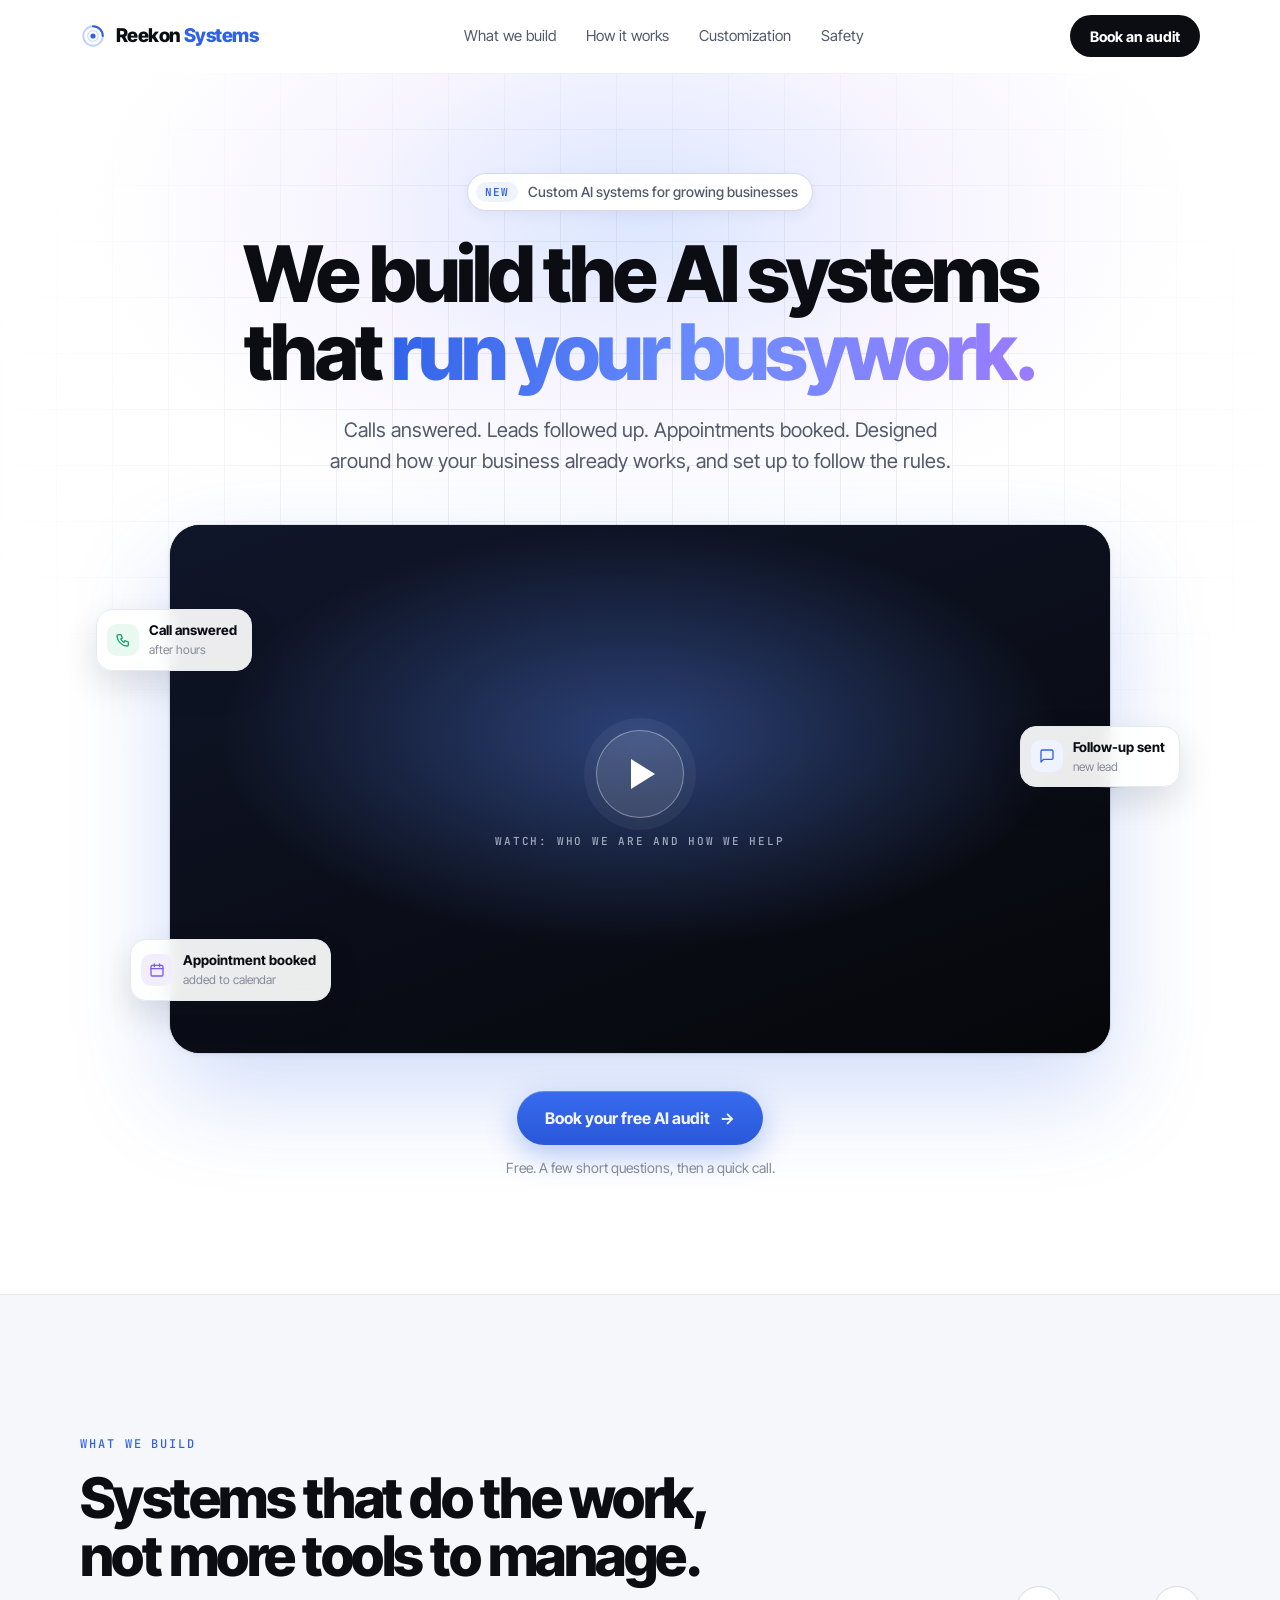
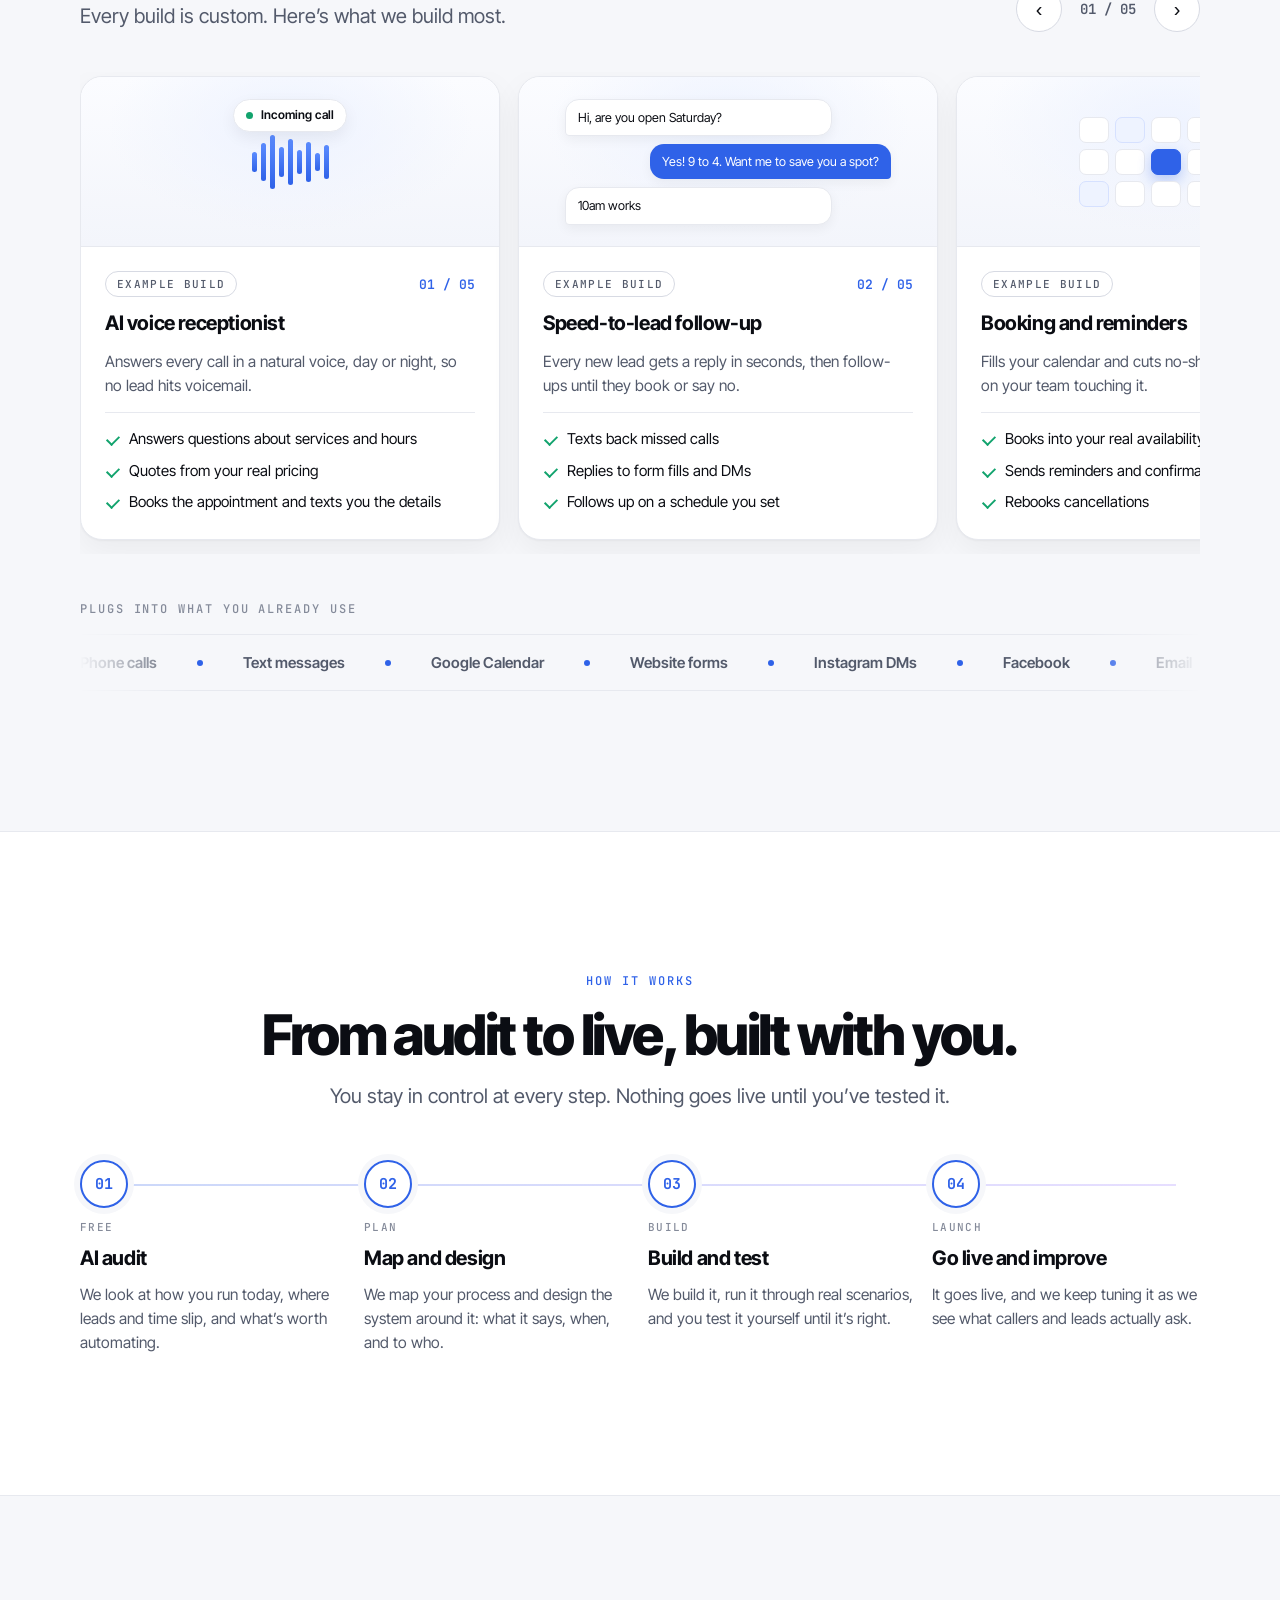
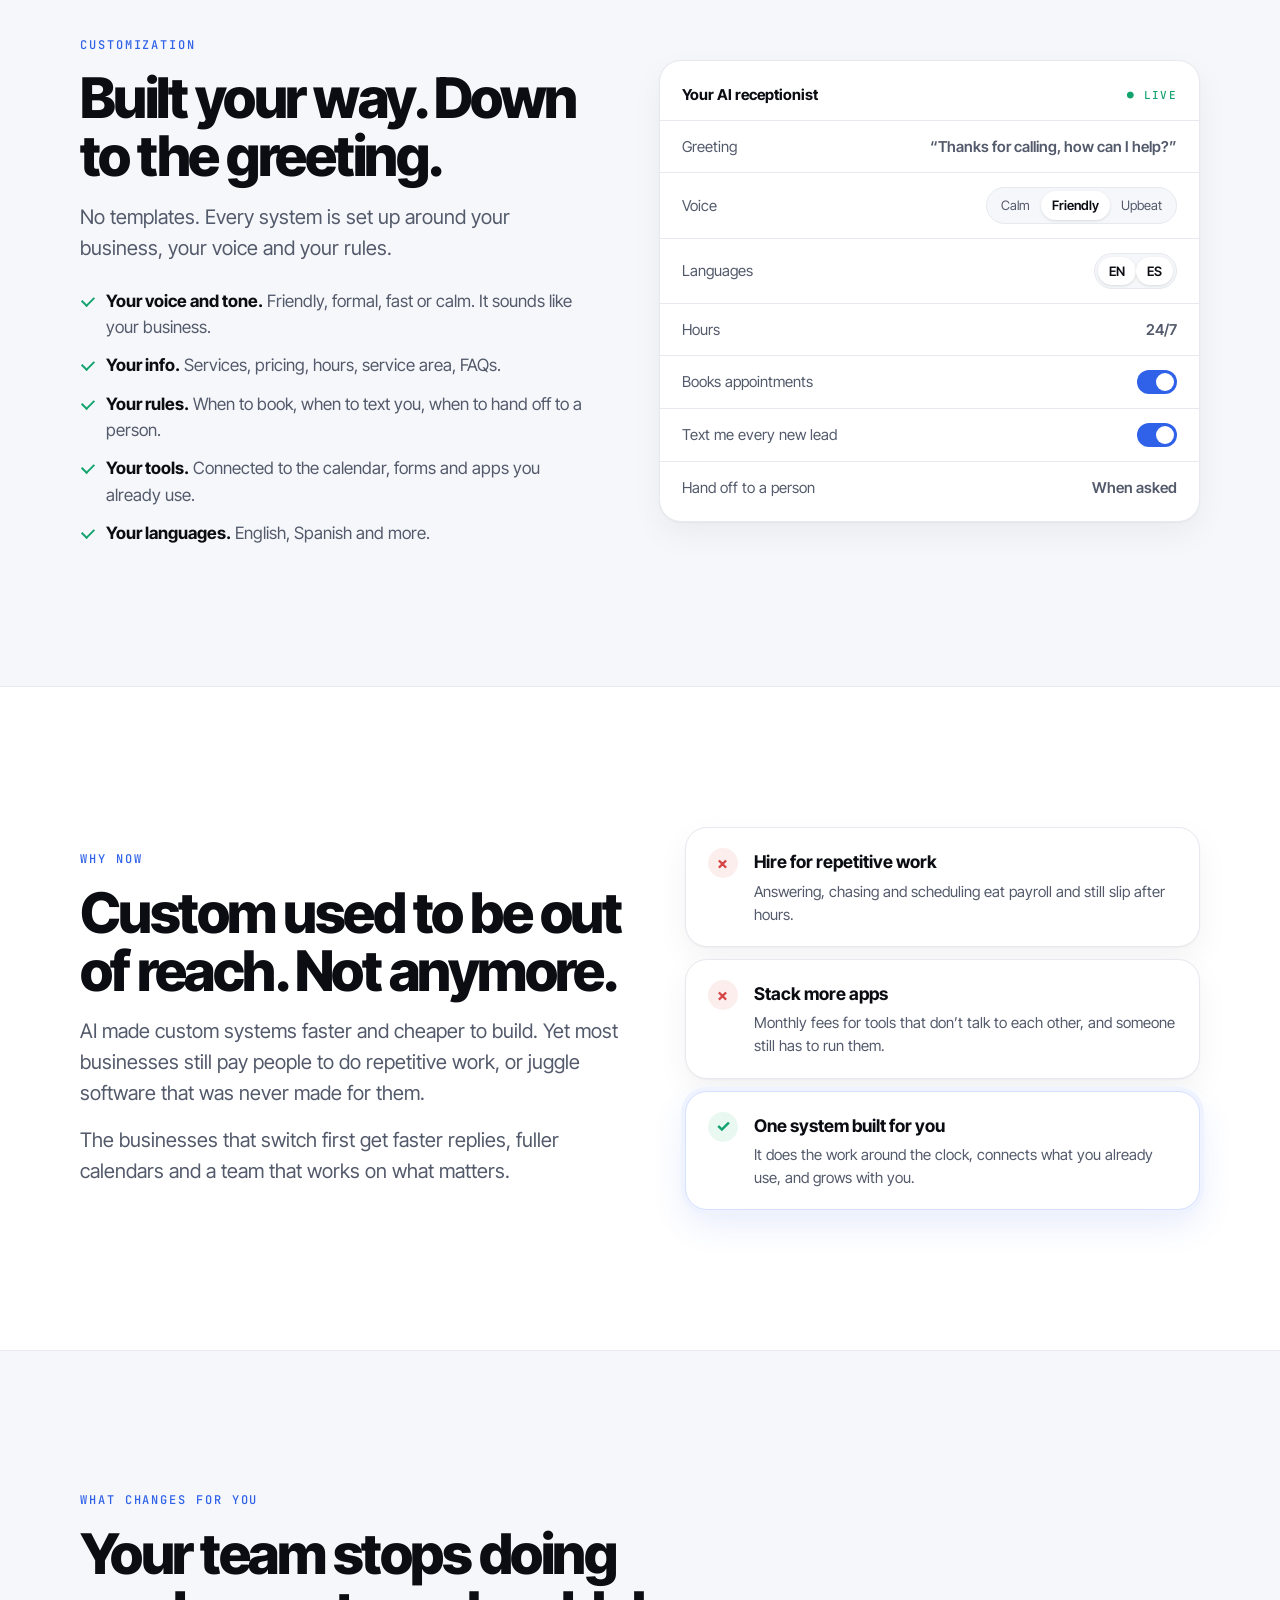
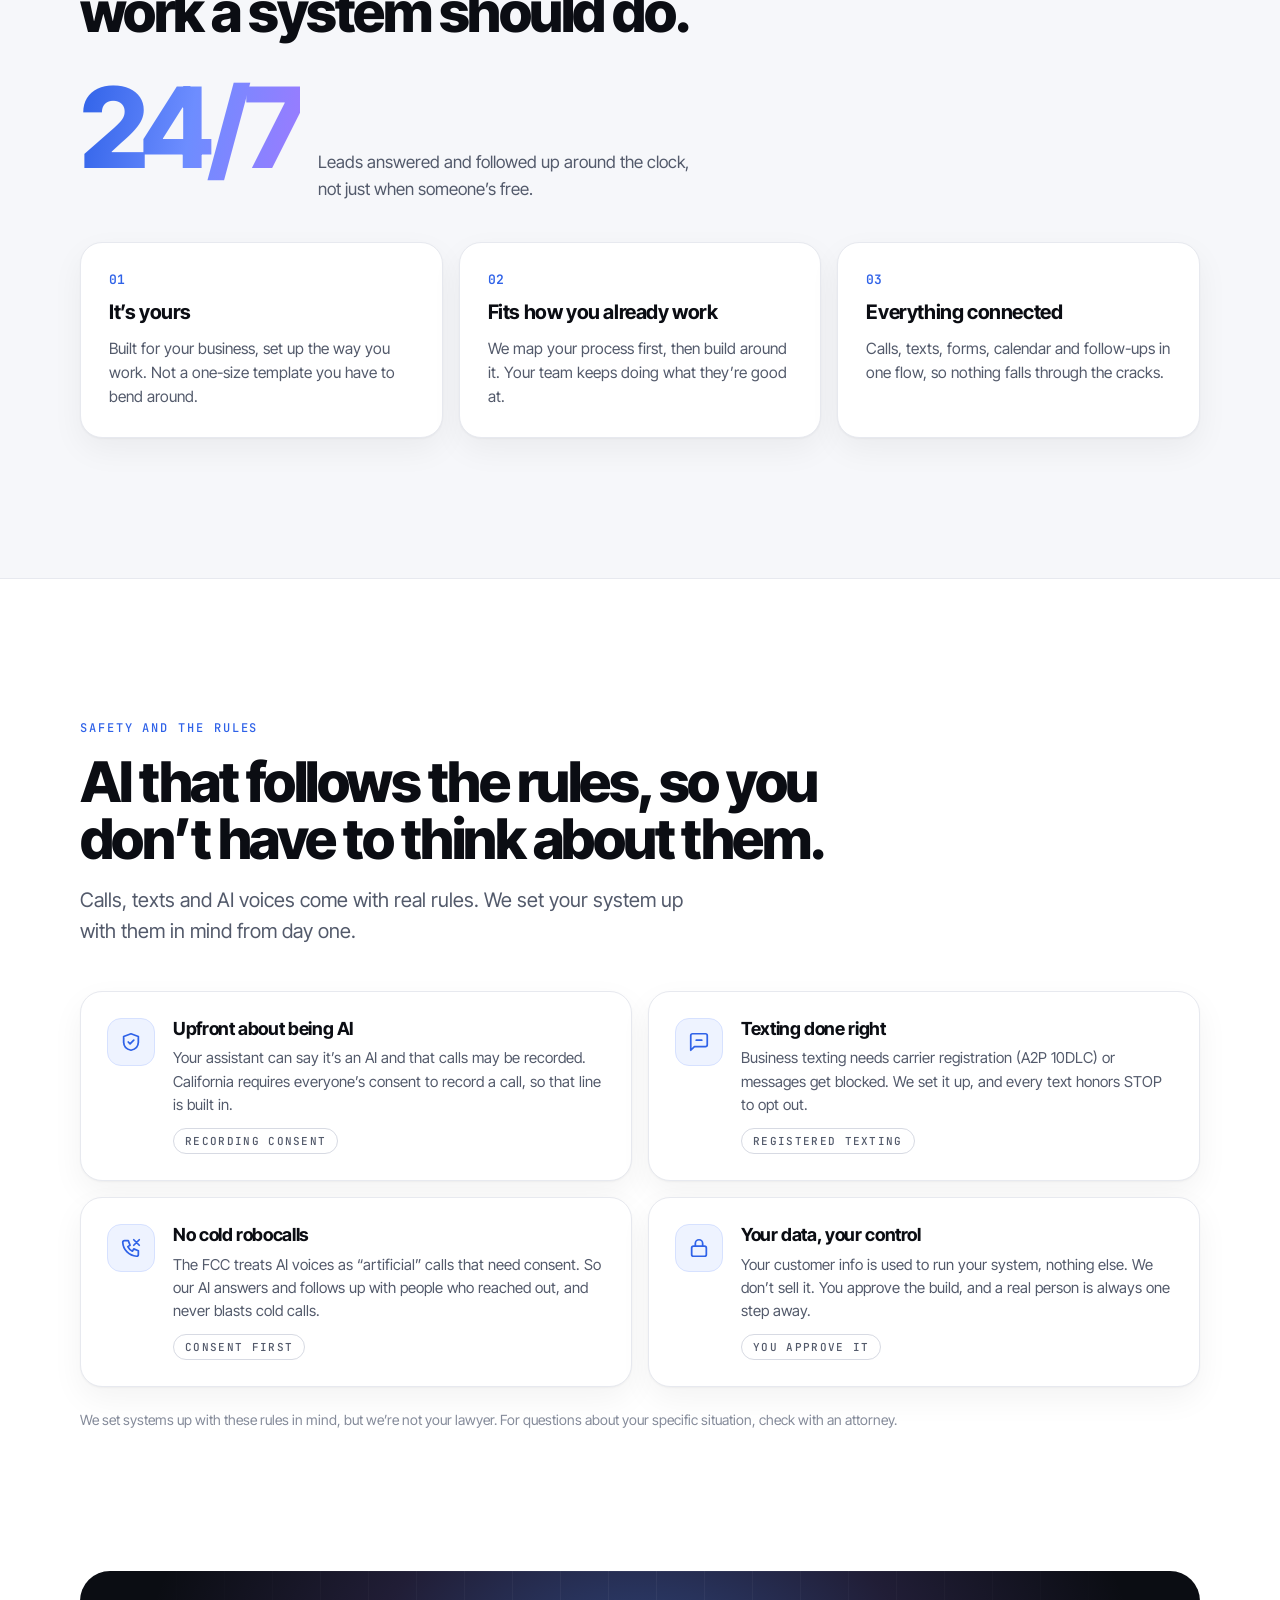
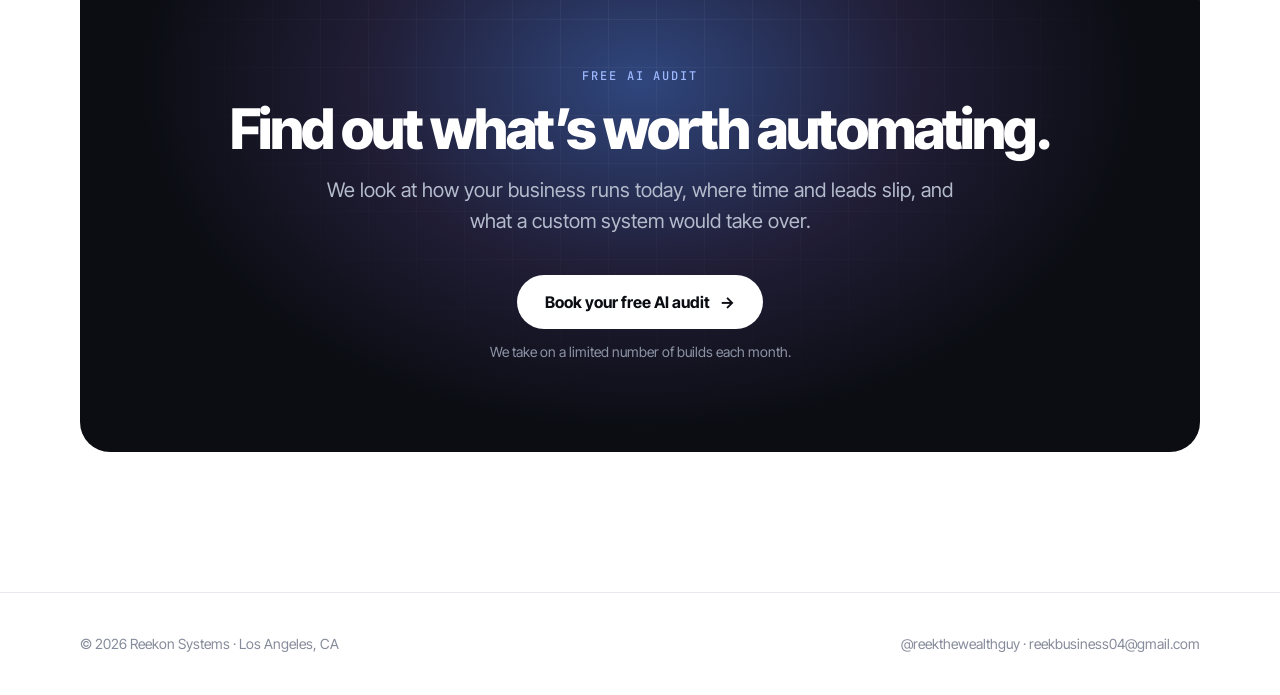
==== commit 4653bdc2: "Landing page visual upgrade: grid + glow hero, floating status chips around the VSL, illustrated wor" ====
--- a/index.html
+++ b/index.html
@@ -19,7 +19,7 @@
 };
 </script>
 <title>Reekon Systems | Custom AI Systems for Growing Businesses</title>
-<meta name="description" content="We design, build and launch custom AI systems that answer, follow up and book for your business, so your team stops doing work a system should do. Book a free AI audit.">
+<meta name="description" content="We design, build and launch custom AI systems that answer, follow up and book for your business, set up to follow the rules. Book a free AI audit.">
 <meta name="theme-color" content="#ffffff">
 <link rel="canonical" href="https://reeksolutions.github.io/">
 <meta property="og:type" content="website">
@@ -34,78 +34,117 @@
 <link rel="preconnect" href="https://fonts.gstatic.com" crossorigin>
 <link href="https://fonts.googleapis.com/css2?family=Inter+Tight:wght@400;500;600;700;800&family=JetBrains+Mono:wght@500;600&display=swap" rel="stylesheet">
 <style>
-:root{--bg:#ffffff;--bg2:#f5f6f9;--ink:#0b0d13;--mut:#555b6b;--dim:#868b99;--line:#e6e8ee;--line2:#d6d9e1;--acc:#2f62e8;--acc-soft:#eef3ff;--ok:#12a36d;--bad:#d64545;
- --rl:20px;--rx:28px;--ease:cubic-bezier(.2,.7,.2,1);color-scheme:light}
+:root{--bg:#ffffff;--bg2:#f6f7fa;--ink:#0b0d13;--mut:#535a6b;--dim:#858b9a;--line:#e7e9ef;--line2:#d7dae3;--acc:#2f62e8;--acc2:#5b8cff;--acc-soft:#eef3ff;--acc-line:#d6e1ff;--ok:#12a36d;--ok-soft:#eaf8f2;--bad:#d64545;
+ --rl:22px;--rx:30px;--ease:cubic-bezier(.2,.7,.2,1);color-scheme:light}
 *{box-sizing:border-box;margin:0;padding:0}
 [hidden]{display:none!important}
 html{scroll-behavior:smooth}
 body{background:var(--bg);color:var(--ink);font-family:"Inter Tight",Inter,system-ui,sans-serif;font-size:17px;line-height:1.55;-webkit-font-smoothing:antialiased;overflow-x:clip}
 a{color:inherit}
-.wrap{max-width:1120px;margin:0 auto;padding-left:max(20px,env(safe-area-inset-left));padding-right:max(20px,env(safe-area-inset-right))}
+.wrap{max-width:1160px;margin:0 auto;padding-left:max(20px,env(safe-area-inset-left));padding-right:max(20px,env(safe-area-inset-right))}
 .eyebrow{font-family:"JetBrains Mono",ui-monospace,monospace;font-weight:500;text-transform:uppercase;letter-spacing:.16em;font-size:12px;color:var(--acc)}
-h1{font-size:clamp(38px,6.4vw,72px);line-height:1.02;letter-spacing:-.045em;font-weight:800;text-wrap:balance}
-h2{font-size:clamp(30px,4.6vw,52px);line-height:1.05;letter-spacing:-.04em;font-weight:800;text-wrap:balance}
+h1{font-size:clamp(40px,6.6vw,78px);line-height:1;letter-spacing:-.05em;font-weight:800;text-wrap:balance}
+h2{font-size:clamp(32px,4.8vw,56px);line-height:1.03;letter-spacing:-.045em;font-weight:800;text-wrap:balance}
 h3{font-size:20px;letter-spacing:-.02em;font-weight:700;line-height:1.25}
+.grad{background:linear-gradient(100deg,var(--acc) 0%,#6d8dff 50%,#9b7bff 100%);-webkit-background-clip:text;background-clip:text;color:transparent}
 .lead{font-size:clamp(17px,2vw,20px);color:var(--mut);max-width:640px}
 .fine{font-size:14px;color:var(--dim)}
-.btn{display:inline-flex;align-items:center;justify-content:center;gap:8px;min-height:52px;padding:0 28px;border-radius:999px;border:0;background:var(--ink);color:#fff;font:700 16px "Inter Tight",sans-serif;text-decoration:none;cursor:pointer;transition:transform .2s var(--ease),box-shadow .2s var(--ease),background .2s}
-.btn:hover{transform:translateY(-2px);box-shadow:0 12px 30px rgba(11,13,19,.18)}
-.btn.blue{background:var(--acc)}
+.btn{display:inline-flex;align-items:center;justify-content:center;gap:10px;min-height:54px;padding:0 28px;border-radius:999px;border:0;background:var(--ink);color:#fff;font:700 16px "Inter Tight",sans-serif;text-decoration:none;cursor:pointer;transition:transform .2s var(--ease),box-shadow .2s var(--ease)}
+.btn:hover{transform:translateY(-2px);box-shadow:0 14px 34px rgba(11,13,19,.2)}
+.btn.blue{background:linear-gradient(180deg,#3a6cf0,#2a58d8);box-shadow:0 1px 0 rgba(255,255,255,.25) inset,0 10px 30px rgba(47,98,232,.35)}
+.btn.blue:hover{box-shadow:0 1px 0 rgba(255,255,255,.25) inset,0 16px 40px rgba(47,98,232,.45)}
+.btn .arr{transition:transform .2s var(--ease)}.btn:hover .arr{transform:translateX(3px)}
 .btn.sm{min-height:42px;padding:0 20px;font-size:14.5px}
-.btn.ghost{background:#fff;color:var(--ink);box-shadow:inset 0 0 0 1px var(--line2)}
-section{padding-block:clamp(84px,11vw,130px)}
+section{padding-block:clamp(90px,11vw,140px);position:relative}
 .alt{background:var(--bg2);border-block:1px solid var(--line)}
-.shead{display:flex;flex-direction:column;gap:14px;max-width:760px}
-.card{background:#fff;border:1px solid var(--line);border-radius:var(--rl);box-shadow:0 1px 2px rgba(11,13,19,.04),0 10px 30px rgba(11,13,19,.04)}
+.shead{display:flex;flex-direction:column;gap:16px;max-width:780px}
+.shead.center{margin:0 auto;text-align:center;align-items:center}
+.card{background:#fff;border:1px solid var(--line);border-radius:var(--rl);box-shadow:0 1px 2px rgba(11,13,19,.04),0 12px 32px rgba(11,13,19,.05)}
 .num{font:600 13px "JetBrains Mono",monospace;color:var(--acc)}
+.ic{width:48px;height:48px;flex:none;border-radius:14px;display:grid;place-items:center;background:var(--acc-soft);border:1px solid var(--acc-line);color:var(--acc)}
+.ic svg{width:22px;height:22px}
+.tag{display:inline-flex;align-items:center;gap:6px;align-self:flex-start;padding:5px 11px;border-radius:999px;border:1px solid var(--line2);font:500 11px "JetBrains Mono",monospace;letter-spacing:.12em;text-transform:uppercase;color:var(--mut);background:#fff}
+.tag.real{border-color:#bfe8d7;background:var(--ok-soft);color:var(--ok)}
+.tag.real::before{content:"";width:6px;height:6px;border-radius:50%;background:var(--ok)}
 
 /* nav */
-.nav{position:sticky;top:0;z-index:20;background:rgba(255,255,255,.86);backdrop-filter:blur(14px);-webkit-backdrop-filter:blur(14px);border-bottom:1px solid transparent;transition:border-color .2s}
+.nav{position:sticky;top:0;z-index:20;background:rgba(255,255,255,.82);backdrop-filter:saturate(1.4) blur(14px);-webkit-backdrop-filter:saturate(1.4) blur(14px);border-bottom:1px solid transparent;transition:border-color .2s}
 .nav.scrolled{border-bottom-color:var(--line)}
-.nav .wrap{display:flex;align-items:center;justify-content:space-between;gap:16px;height:70px;padding-top:env(safe-area-inset-top)}
+.nav .wrap{display:flex;align-items:center;justify-content:space-between;gap:16px;height:72px;padding-top:env(safe-area-inset-top)}
 .logo{display:inline-flex;align-items:center;gap:10px;font-weight:800;font-size:19px;letter-spacing:-.03em;text-decoration:none;white-space:nowrap}
 .logo svg{width:26px;height:26px}
 .logo .arc{transform-origin:16px 16px;animation:sweep 3.2s linear infinite}
 @keyframes sweep{to{transform:rotate(360deg)}}
 .logo em{font-style:normal;color:var(--acc)}
 .nav-links{display:flex;gap:30px;font-size:15px;color:var(--mut)}
-.nav-links a{text-decoration:none}.nav-links a:hover{color:var(--ink)}
+.nav-links a{text-decoration:none;transition:color .15s}.nav-links a:hover{color:var(--ink)}
 
 /* hero */
-.hero{text-align:center;padding-top:clamp(56px,8vw,96px);padding-bottom:clamp(70px,9vw,110px);background:radial-gradient(900px 420px at 50% -10%,#eaf0ff,transparent 70%)}
-.hero .eyebrow{display:inline-block;padding:8px 14px;border-radius:999px;background:var(--acc-soft);border:1px solid #d9e3ff}
-.hero h1{margin:22px auto 0;max-width:980px}
-.hero .lead{margin:22px auto 0}
-.vsl{position:relative;margin:44px auto 0;max-width:920px;aspect-ratio:16/9;border-radius:var(--rx);overflow:hidden;background:#0b0d13;box-shadow:0 30px 80px rgba(11,13,19,.22),0 0 0 1px rgba(11,13,19,.06)}
+.hero{text-align:center;padding-top:clamp(56px,8vw,100px);padding-bottom:clamp(70px,9vw,120px);overflow:clip}
+.hero::before{content:"";position:absolute;inset:0;z-index:-2;background-image:linear-gradient(var(--line) 1px,transparent 1px),linear-gradient(90deg,var(--line) 1px,transparent 1px);background-size:56px 56px;
+ mask-image:radial-gradient(ellipse 70% 55% at 50% 30%,#000 30%,transparent 75%);-webkit-mask-image:radial-gradient(ellipse 70% 55% at 50% 30%,#000 30%,transparent 75%);opacity:.7}
+.hero::after{content:"";position:absolute;left:50%;top:-180px;width:min(1100px,140vw);height:640px;transform:translateX(-50%);z-index:-1;background:radial-gradient(closest-side,rgba(91,140,255,.22),rgba(155,123,255,.08) 55%,transparent)}
+.pill{display:inline-flex;align-items:center;gap:10px;padding:7px 14px 7px 8px;border-radius:999px;background:#fff;border:1px solid var(--line2);box-shadow:0 4px 14px rgba(11,13,19,.05);font-size:14px;color:var(--mut);font-weight:500}
+.pill b{display:inline-flex;align-items:center;padding:3px 9px;border-radius:999px;background:var(--acc-soft);color:var(--acc);font:600 11px "JetBrains Mono",monospace;letter-spacing:.1em;text-transform:uppercase}
+.hero h1{margin:24px auto 0;max-width:1000px}
+.hero .lead{margin:24px auto 0}
+.stage{position:relative;max-width:940px;margin:48px auto 0}
+.vsl{position:relative;aspect-ratio:16/9;border-radius:var(--rx);overflow:hidden;background:#0b0d13;padding:0;
+ box-shadow:0 0 0 1px rgba(11,13,19,.08),0 2px 6px rgba(11,13,19,.06),0 40px 100px rgba(47,98,232,.22)}
 .vsl iframe,.vsl video{position:absolute;inset:0;width:100%;height:100%;border:0;object-fit:cover;background:#000}
-.vsl-ph{position:absolute;inset:0;display:grid;place-items:center;align-content:center;gap:14px;color:#cfd6ea;text-align:center;padding:20px;
- background:radial-gradient(600px 300px at 50% 40%,rgba(91,140,255,.35),transparent 70%),linear-gradient(160deg,#0f1424,#06070a)}
-.play{width:84px;height:84px;border-radius:50%;display:grid;place-items:center;background:rgba(255,255,255,.12);border:1px solid rgba(255,255,255,.3);backdrop-filter:blur(6px)}
+.vsl-ph{position:absolute;inset:0;display:grid;place-items:center;align-content:center;gap:16px;color:#cfd6ea;text-align:center;padding:20px;
+ background:radial-gradient(600px 300px at 50% 40%,rgba(91,140,255,.4),transparent 70%),linear-gradient(160deg,#10162a,#06070a)}
+.play{width:88px;height:88px;border-radius:50%;display:grid;place-items:center;background:rgba(255,255,255,.14);border:1px solid rgba(255,255,255,.35);box-shadow:0 0 0 12px rgba(255,255,255,.05)}
 .play::after{content:"";margin-left:6px;border-left:24px solid #fff;border-top:15px solid transparent;border-bottom:15px solid transparent}
-.vsl-ph small{font:500 11px "JetBrains Mono",monospace;letter-spacing:.16em;text-transform:uppercase;opacity:.7}
-.hero-cta{display:flex;flex-direction:column;align-items:center;gap:12px;margin-top:36px}
+.vsl-ph small{font:500 11px "JetBrains Mono",monospace;letter-spacing:.16em;text-transform:uppercase;opacity:.75}
+.float{position:absolute;display:flex;align-items:center;gap:10px;padding:10px 14px 10px 10px;border-radius:16px;background:rgba(255,255,255,.92);border:1px solid var(--line);box-shadow:0 14px 34px rgba(11,13,19,.12);backdrop-filter:blur(8px);font-size:13.5px;text-align:left;animation:bob 6s ease-in-out infinite}
+.float i{width:32px;height:32px;border-radius:10px;display:grid;place-items:center;flex:none}
+.float i svg{width:16px;height:16px}
+.float b{display:block;font-size:13.5px}.float small{display:block;color:var(--dim);font-size:12px}
+.f1{left:-74px;top:16%}.f1 i{background:var(--ok-soft);color:var(--ok)}
+.f2{right:-70px;top:38%;animation-delay:-2s}.f2 i{background:var(--acc-soft);color:var(--acc)}
+.f3{left:-40px;bottom:10%;animation-delay:-4s}.f3 i{background:#f3eeff;color:#7b5cf0}
+@keyframes bob{50%{transform:translateY(-8px)}}
+.hero-cta{display:flex;flex-direction:column;align-items:center;gap:12px;margin-top:38px}
 
 /* work */
 .work-top{display:flex;align-items:flex-end;justify-content:space-between;gap:20px;flex-wrap:wrap}
 .counter{display:flex;align-items:center;gap:12px}
 .counter b{font:600 14px "JetBrains Mono",monospace;color:var(--mut);min-width:68px;text-align:center}
-.arrow{width:46px;height:46px;border-radius:50%;border:1px solid var(--line2);background:#fff;color:var(--ink);font-size:20px;cursor:pointer}
-.arrow:hover{border-color:var(--ink)}
-.track{display:grid;grid-auto-flow:column;grid-auto-columns:min(540px,86%);gap:18px;margin-top:36px;overflow-x:auto;scroll-snap-type:x mandatory;padding:4px 2px 10px;scrollbar-width:none}
+.arrow{width:46px;height:46px;border-radius:50%;border:1px solid var(--line2);background:#fff;color:var(--ink);font-size:20px;cursor:pointer;transition:border-color .15s,transform .15s}
+.arrow:hover{border-color:var(--ink);transform:translateY(-1px)}
+.track{display:grid;grid-auto-flow:column;grid-auto-columns:min(420px,84%);gap:18px;margin-top:40px;overflow-x:auto;scroll-snap-type:x mandatory;padding:4px 2px 14px;scrollbar-width:none}
 .track::-webkit-scrollbar{display:none}
-.wcard{scroll-snap-align:start;display:flex;flex-direction:column;gap:16px;padding:28px;min-width:0}
-.wcard-h{display:flex;align-items:center;justify-content:space-between;gap:10px}
-.tag{display:inline-flex;align-items:center;gap:6px;padding:5px 11px;border-radius:999px;border:1px solid var(--line2);font:500 11px "JetBrains Mono",monospace;letter-spacing:.12em;text-transform:uppercase;color:var(--mut)}
-.tag.real{border-color:#bfe8d7;background:#effaf5;color:var(--ok)}
-.ic{width:48px;height:48px;border-radius:14px;display:grid;place-items:center;background:var(--acc-soft);border:1px solid #d9e3ff;color:var(--acc)}
-.ic svg{width:22px;height:22px}
-.wcard .tag{align-self:flex-start}
-.wcard p{color:var(--mut)}
-.wcard .lbl{font:500 11px "JetBrains Mono",monospace;letter-spacing:.14em;text-transform:uppercase;color:var(--dim)}
-.wcard ul{list-style:none;display:grid;gap:9px;padding-top:16px;border-top:1px solid var(--line)}
-.wcard li{position:relative;padding-left:24px;font-size:15.5px}
-.wcard li::before{content:"";position:absolute;left:2px;top:9px;width:10px;height:6px;border-left:2px solid var(--ok);border-bottom:2px solid var(--ok);transform:rotate(-45deg)}
-.also{margin-top:44px}
+.wcard{scroll-snap-align:start;display:flex;flex-direction:column;min-width:0;overflow:hidden;transition:transform .25s var(--ease),box-shadow .25s}
+.wcard:hover{transform:translateY(-4px);box-shadow:0 1px 2px rgba(11,13,19,.04),0 22px 50px rgba(11,13,19,.09)}
+.mock{height:170px;position:relative;display:grid;place-items:center;border-bottom:1px solid var(--line);background:radial-gradient(260px 150px at 50% 30%,#eef3ff,transparent 70%),linear-gradient(180deg,#fbfcff,#f3f5fb);overflow:hidden}
+.wbody{display:flex;flex-direction:column;gap:14px;padding:24px 24px 26px}
+.wbody .top{display:flex;justify-content:space-between;align-items:center;gap:10px}
+.wbody p{color:var(--mut);font-size:15.5px}
+.wbody ul{list-style:none;display:grid;gap:8px;padding-top:14px;border-top:1px solid var(--line)}
+.wbody li{position:relative;padding-left:24px;font-size:15px}
+.wbody li::before,.check li::before{content:"";position:absolute;left:2px;top:8px;width:10px;height:6px;border-left:2px solid var(--ok);border-bottom:2px solid var(--ok);transform:rotate(-45deg)}
+/* mini mocks */
+.wave{display:flex;align-items:center;gap:4px;height:60px}
+.wave i{width:5px;border-radius:4px;background:linear-gradient(180deg,var(--acc2),var(--acc));animation:wv 1.2s ease-in-out infinite}
+@keyframes wv{50%{transform:scaleY(.4)}}
+.mphone{position:absolute;left:50%;top:22px;transform:translateX(-50%);display:flex;align-items:center;gap:8px;padding:6px 12px;border-radius:999px;background:#fff;border:1px solid var(--line);font-size:12px;font-weight:600;box-shadow:0 6px 16px rgba(11,13,19,.06)}
+.mphone::before{content:"";width:7px;height:7px;border-radius:50%;background:var(--ok)}
+.bub{display:flex;flex-direction:column;gap:8px;width:78%}
+.bub span{padding:8px 12px;border-radius:14px;font-size:12.5px;max-width:82%;box-shadow:0 4px 12px rgba(11,13,19,.05)}
+.bub .in{background:#fff;border:1px solid var(--line);border-bottom-left-radius:4px}
+.bub .out{align-self:flex-end;background:var(--acc);color:#fff;border-bottom-right-radius:4px}
+.mcal{display:grid;grid-template-columns:repeat(5,30px);gap:6px}
+.mcal i{height:26px;border-radius:7px;background:#fff;border:1px solid var(--line)}
+.mcal i.on{background:var(--acc);border-color:var(--acc);box-shadow:0 6px 14px rgba(47,98,232,.3)}
+.mcal i.on2{background:var(--acc-soft);border-color:var(--acc-line)}
+.mdash{display:grid;grid-template-columns:repeat(3,62px);gap:8px;align-items:end;height:90px}
+.mdash i{border-radius:8px 8px 3px 3px;background:linear-gradient(180deg,var(--acc2),var(--acc))}
+.mdash i:nth-child(2){background:linear-gradient(180deg,#b39bff,#7b5cf0)}
+.mweb{width:76%;border-radius:12px;background:#fff;border:1px solid var(--line);box-shadow:0 8px 20px rgba(11,13,19,.07);overflow:hidden}
+.mweb .bar{display:flex;gap:4px;padding:7px 9px;border-bottom:1px solid var(--line)}.mweb .bar i{width:6px;height:6px;border-radius:50%;background:var(--line2)}
+.mweb .cnt{padding:12px;display:grid;gap:6px}.mweb .cnt i{height:7px;border-radius:4px;background:var(--line)}.mweb .cnt i:first-child{width:70%;height:10px;background:var(--ink);opacity:.85}.mweb .cnt b{justify-self:start;margin-top:4px;padding:5px 12px;border-radius:999px;background:var(--acc);color:#fff;font-size:10.5px}
+.also{margin-top:40px}
 .also .eyebrow{color:var(--dim)}
 .marquee{margin-top:14px;border-block:1px solid var(--line);overflow:hidden;mask-image:linear-gradient(90deg,transparent,#000 10%,#000 90%,transparent);-webkit-mask-image:linear-gradient(90deg,transparent,#000 10%,#000 90%,transparent)}
 .marquee-in{display:flex;width:max-content;padding:18px 0;animation:mq 34s linear infinite}
@@ -113,41 +152,71 @@
 .marquee span::after{content:"";width:6px;height:6px;border-radius:50%;background:var(--acc)}
 @keyframes mq{to{transform:translateX(-50%)}}
 
+/* process */
+.steps{display:grid;grid-template-columns:repeat(4,minmax(0,1fr));gap:16px;margin-top:48px;position:relative}
+.steps::before{content:"";position:absolute;left:24px;right:24px;top:24px;height:2px;background:linear-gradient(90deg,var(--acc),#9b7bff);opacity:.25}
+.step{position:relative;display:flex;flex-direction:column;gap:12px}
+.step .dot{width:48px;height:48px;border-radius:50%;display:grid;place-items:center;background:#fff;border:2px solid var(--acc);color:var(--acc);font:700 15px "JetBrains Mono",monospace;box-shadow:0 0 0 6px var(--bg2)}
+.step p{color:var(--mut);font-size:15.5px}
+.step small{font:500 11px "JetBrains Mono",monospace;letter-spacing:.12em;text-transform:uppercase;color:var(--dim)}
+
+/* customize */
+.custom{display:grid;grid-template-columns:1fr 1.05fr;gap:clamp(28px,5vw,64px);align-items:center}
+.check{list-style:none;display:grid;gap:12px;margin-top:8px}
+.check li{position:relative;padding-left:26px;color:var(--mut)}
+.check li b{color:var(--ink)}
+.panel{padding:8px 0;overflow:hidden}
+.panel-h{display:flex;align-items:center;justify-content:space-between;padding:14px 22px;border-bottom:1px solid var(--line)}
+.panel-h b{font-size:15px}.panel-h small{font:500 11px "JetBrains Mono",monospace;letter-spacing:.12em;text-transform:uppercase;color:var(--ok)}
+.row{display:flex;align-items:center;justify-content:space-between;gap:12px;padding:14px 22px;border-bottom:1px solid var(--line);font-size:15px}
+.row:last-child{border-bottom:0}
+.row span{color:var(--mut)}
+.seg{display:inline-flex;padding:3px;border-radius:999px;background:var(--bg2);border:1px solid var(--line)}
+.seg i{font-style:normal;padding:4px 11px;border-radius:999px;font-size:13px;color:var(--mut)}
+.seg i.on{background:#fff;color:var(--ink);font-weight:600;box-shadow:0 1px 3px rgba(11,13,19,.12)}
+.tog{width:40px;height:24px;border-radius:999px;background:var(--acc);position:relative;flex:none}
+.tog::after{content:"";position:absolute;right:3px;top:3px;width:18px;height:18px;border-radius:50%;background:#fff}
+.val{font-weight:600}
+
 /* why now */
 .why{display:grid;grid-template-columns:1.05fr 1fr;gap:clamp(28px,5vw,64px);align-items:center}
 .compare{display:grid;gap:12px}
-.cmp{padding:22px 24px;display:grid;grid-template-columns:auto 1fr;gap:6px 16px;align-items:center}
-.cmp .tag{grid-row:span 2;align-self:start}
-.cmp b{font-size:18px}
-.cmp p{grid-column:2;color:var(--mut);font-size:15px}
-.cmp.new{border-color:#c9d8ff;box-shadow:0 0 0 3px var(--acc-soft),0 10px 30px rgba(47,98,232,.1)}
-.cmp.new .tag{border-color:#c9d8ff;background:var(--acc-soft);color:var(--acc)}
+.cmp{padding:20px 22px;display:flex;gap:16px;align-items:flex-start}
+.cmp b{font-size:17.5px;display:block}
+.cmp p{color:var(--mut);font-size:15px;margin-top:4px}
+.cmp .x{width:30px;height:30px;flex:none;border-radius:50%;display:grid;place-items:center;background:#fdeeee;color:var(--bad);font-weight:700}
+.cmp.new{border-color:var(--acc-line);box-shadow:0 0 0 4px var(--acc-soft),0 14px 34px rgba(47,98,232,.12)}
+.cmp.new .x{background:var(--ok-soft);color:var(--ok)}
 
 /* changes */
 .stat{display:flex;align-items:baseline;gap:18px;flex-wrap:wrap;margin-top:30px}
-.stat b{font-size:clamp(56px,9vw,104px);font-weight:800;letter-spacing:-.05em;line-height:1;color:var(--acc)}
-.stat span{color:var(--mut);max-width:380px;font-size:17px}
+.stat b{font-size:clamp(60px,9.5vw,112px);font-weight:800;letter-spacing:-.055em;line-height:1}
+.stat span{color:var(--mut);max-width:380px}
 .cards3{display:grid;grid-template-columns:repeat(3,minmax(0,1fr));gap:16px;margin-top:40px}
-.ncard{padding:28px;display:flex;flex-direction:column;gap:12px;transition:transform .25s var(--ease),border-color .25s}
-.ncard:hover{transform:translateY(-4px);border-color:var(--line2)}
+.ncard{padding:28px;display:flex;flex-direction:column;gap:12px;transition:transform .25s var(--ease)}
+.ncard:hover{transform:translateY(-4px)}
 .ncard p{color:var(--mut);font-size:15.5px}
 .swipe{display:none;margin-top:14px}
 
 /* safety */
-.safe{display:grid;grid-template-columns:repeat(3,minmax(0,1fr));gap:16px;margin-top:40px}
-.safe .card{padding:26px;display:flex;flex-direction:column;gap:12px}
-.safe p{color:var(--mut);font-size:15.5px}
+.safe{display:grid;grid-template-columns:repeat(2,minmax(0,1fr));gap:16px;margin-top:44px}
+.safe .card{padding:26px;display:flex;gap:18px;align-items:flex-start}
+.safe h3{font-size:18px}
+.safe p{color:var(--mut);font-size:15px;margin-top:6px}
+.safe .tag{margin-top:12px}
+.legal-note{margin-top:22px}
 
 /* final */
-.final{text-align:center;padding:clamp(44px,7vw,84px) 24px;border-radius:var(--rx);background:#0b0d13;color:#fff;position:relative;overflow:hidden}
-.final::before{content:"";position:absolute;left:50%;top:-40%;width:900px;height:600px;transform:translateX(-50%);background:radial-gradient(closest-side,rgba(91,140,255,.4),transparent);pointer-events:none}
-.final>*{position:relative}
+.final{text-align:center;padding:clamp(48px,7vw,90px) 24px;border-radius:var(--rx);background:#0b0d13;color:#fff;position:relative;overflow:hidden}
+.final::before{content:"";position:absolute;left:50%;top:-50%;width:1000px;height:700px;transform:translateX(-50%);background:radial-gradient(closest-side,rgba(91,140,255,.45),rgba(155,123,255,.15) 55%,transparent);pointer-events:none}
+.final::after{content:"";position:absolute;inset:0;background-image:linear-gradient(rgba(255,255,255,.05) 1px,transparent 1px),linear-gradient(90deg,rgba(255,255,255,.05) 1px,transparent 1px);background-size:48px 48px;mask-image:radial-gradient(ellipse at 50% 0%,#000,transparent 70%);-webkit-mask-image:radial-gradient(ellipse at 50% 0%,#000,transparent 70%);pointer-events:none}
+.final>*{position:relative;z-index:1}
 .final .eyebrow{color:#9db8ff}
 .final h2{margin-top:14px}
 .final .lead{color:#b4bbcc;margin:16px auto 0}
 .final .fine{color:#8d94a6}
 .final .btn{background:#fff;color:var(--ink)}
-footer{padding-block:36px calc(36px + env(safe-area-inset-bottom));border-top:1px solid var(--line);color:var(--dim);font-size:14px}
+footer{padding-block:40px calc(40px + env(safe-area-inset-bottom));border-top:1px solid var(--line);color:var(--dim);font-size:14px}
 footer .wrap{display:flex;flex-wrap:wrap;gap:12px;justify-content:space-between;align-items:center}
 
 /* modal */
@@ -157,7 +226,7 @@
 .modal.open .mbox{transform:none}
 .mhead{display:flex;justify-content:space-between;align-items:flex-start;gap:12px;margin-bottom:6px}
 .mhead h3{font-size:24px;margin-top:8px}
-.x{width:38px;height:38px;flex:none;border-radius:50%;border:1px solid var(--line2);background:#fff;color:var(--mut);font-size:20px;cursor:pointer}
+.xbtn{width:38px;height:38px;flex:none;border-radius:50%;border:1px solid var(--line2);background:#fff;color:var(--mut);font-size:20px;cursor:pointer}
 form{display:grid;gap:12px;margin-top:18px}
 .lbl2{font-size:14px;color:var(--ink);font-weight:600}
 input,select{width:100%;min-height:50px;padding:0 16px;border-radius:14px;border:1px solid var(--line2);background:#fff;color:var(--ink);font:inherit;font-size:16px}
@@ -175,39 +244,47 @@
 .rv{opacity:0;transform:translateY(26px);transition:opacity .8s var(--ease),transform .8s var(--ease)}
 .rv.in{opacity:1;transform:none}
 
+@media(max-width:1080px){.f1,.f3{left:-14px}.f2{right:-14px}}
 @media(max-width:900px){
  .nav-links{display:none}
- .why,.safe{grid-template-columns:1fr}
+ .why,.custom{grid-template-columns:1fr}
+ .steps{grid-template-columns:repeat(2,minmax(0,1fr));row-gap:32px}.steps::before{display:none}
+ .safe{grid-template-columns:1fr}
 }
 @media(max-width:700px){
+ .float{display:none}
  .hero-cta .btn,.final .btn{width:100%}
  .cards3{grid-auto-flow:column;grid-template-columns:none;grid-auto-columns:84%;overflow-x:auto;scroll-snap-type:x mandatory;scrollbar-width:none;padding-bottom:6px}
  .cards3::-webkit-scrollbar{display:none}
  .cards3 .ncard{scroll-snap-align:start}
  .swipe{display:block}
- .cmp{grid-template-columns:1fr}.cmp .tag{grid-row:auto;justify-self:start}.cmp p{grid-column:1}
+ .steps{grid-template-columns:1fr}
+ .safe .card{flex-direction:column}
  .sticky{display:block}
  body{padding-bottom:80px}
 }
-@media(prefers-reduced-motion:reduce){html{scroll-behavior:auto}*{animation:none!important}.rv{opacity:1;transform:none;transition:none}.btn,.ncard,.mbox,.sticky{transition:none}}
+@media(prefers-reduced-motion:reduce){html{scroll-behavior:auto}*{animation:none!important}.rv{opacity:1;transform:none;transition:none}.btn,.ncard,.wcard,.mbox,.sticky{transition:none}}
 </style>
 </head>
 <body>
 <header class="nav" id="nav"><div class="wrap">
  <a class="logo" href="#top" aria-label="Reekon Systems home"><svg viewBox="0 0 32 32" aria-hidden="true"><circle cx="16" cy="16" r="12" fill="none" stroke="#2f62e8" stroke-opacity=".3" stroke-width="2.2"/><circle cx="16" cy="16" r="6.5" fill="none" stroke="#2f62e8" stroke-opacity=".22" stroke-width="1.6"/><circle cx="16" cy="16" r="3.2" fill="#2f62e8"/><path class="arc" d="M16 4a12 12 0 0 1 12 12" fill="none" stroke="#2f62e8" stroke-width="2.6" stroke-linecap="round"/></svg><span>Reekon <em>Systems</em></span></a>
- <nav class="nav-links" aria-label="Sections"><a href="#work">What we build</a><a href="#why">Why now</a><a href="#safe">Built safe</a></nav>
+ <nav class="nav-links" aria-label="Sections"><a href="#work">What we build</a><a href="#how">How it works</a><a href="#custom">Customization</a><a href="#safe">Safety</a></nav>
  <button class="btn sm" data-open style="white-space:nowrap">Book an audit</button>
 </div></header>
 
 <main id="top">
 <section class="hero"><div class="wrap">
- <span class="eyebrow rv">For businesses ready to stop doing everything by hand</span>
- <h1 class="rv">We build the AI systems that run your busywork.</h1>
- <p class="lead rv">Calls answered. Leads followed up. Appointments booked. We design, build and launch it around how your business already works. Watch the video to see how.</p>
- <div class="vsl rv" id="vsl">
-  <div class="vsl-ph" id="vslph"><span class="play" aria-hidden="true"></span><small>Video coming soon</small></div>
- </div>
- <div class="hero-cta rv"><button class="btn blue" data-open>Book your free AI audit</button><span class="fine">Free. A few short questions, then a quick call.</span></div>
+ <span class="pill rv"><b>New</b>Custom AI systems for growing businesses</span>
+ <h1 class="rv">We build the AI systems that <span class="grad">run your busywork.</span></h1>
+ <p class="lead rv">Calls answered. Leads followed up. Appointments booked. Designed around how your business already works, and set up to follow the rules.</p>
+ <div class="stage rv">
+  <div class="vsl" id="vsl"><div class="vsl-ph" id="vslph"><span class="play" aria-hidden="true"></span><small>Watch: who we are and how we help</small></div></div>
+  <div class="float f1" aria-hidden="true"><i><svg viewBox="0 0 24 24" fill="none" stroke="currentColor" stroke-width="2" stroke-linecap="round" stroke-linejoin="round"><path d="M5 4h4l2 5-2.5 1.5a11 11 0 0 0 5 5L15 13l5 2v4a2 2 0 0 1-2 2A16 16 0 0 1 3 6a2 2 0 0 1 2-2"/></svg></i><span><b>Call answered</b><small>after hours</small></span></div>
+  <div class="float f2" aria-hidden="true"><i><svg viewBox="0 0 24 24" fill="none" stroke="currentColor" stroke-width="2" stroke-linecap="round" stroke-linejoin="round"><path d="M21 15a2 2 0 0 1-2 2H7l-4 4V5a2 2 0 0 1 2-2h14a2 2 0 0 1 2 2z"/></svg></i><span><b>Follow-up sent</b><small>new lead</small></span></div>
+  <div class="float f3" aria-hidden="true"><i><svg viewBox="0 0 24 24" fill="none" stroke="currentColor" stroke-width="2" stroke-linecap="round" stroke-linejoin="round"><rect x="3" y="5" width="18" height="16" rx="2"/><path d="M3 10h18M8 3v4M16 3v4"/></svg></i><span><b>Appointment booked</b><small>added to calendar</small></span></div>
+ </div>
+ <div class="hero-cta rv"><button class="btn blue" data-open>Book your free AI audit <span class="arr">→</span></button><span class="fine">Free. A few short questions, then a quick call.</span></div>
 </div></section>
 
 <section id="work" class="alt"><div class="wrap">
@@ -217,24 +294,50 @@
   <div class="counter" aria-hidden="true"><button class="arrow" id="prev" aria-label="Previous">‹</button><b id="count">01 / 05</b><button class="arrow" id="next" aria-label="Next">›</button></div>
  </div>
  <div class="track" id="track" tabindex="0" aria-label="What we build, swipe for more">
-  <article class="wcard card"><div class="wcard-h"><div class="ic"><svg viewBox="0 0 24 24" fill="none" stroke="currentColor" stroke-width="1.9" stroke-linecap="round" stroke-linejoin="round"><path d="M5 4h4l2 5-2.5 1.5a11 11 0 0 0 5 5L15 13l5 2v4a2 2 0 0 1-2 2A16 16 0 0 1 3 6a2 2 0 0 1 2-2"/></svg></div><span class="num">01 / 05</span></div>
-   <span class="tag">Example build</span><h3>AI voice receptionist</h3><p>Answers every call in a natural voice, day or night, so no lead hits voicemail.</p>
-   <span class="lbl">What it does</span><ul><li>Answers questions about your services and hours</li><li>Quotes from your real pricing</li><li>Books the appointment and texts you the details</li></ul></article>
-  <article class="wcard card"><div class="wcard-h"><div class="ic"><svg viewBox="0 0 24 24" fill="none" stroke="currentColor" stroke-width="1.9" stroke-linecap="round" stroke-linejoin="round"><path d="M13 2 3 14h9l-1 8 10-12h-9z"/></svg></div><span class="num">02 / 05</span></div>
-   <span class="tag">Example build</span><h3>Speed-to-lead follow-up</h3><p>Every new lead gets a reply in seconds, then follow-ups until they book or say no.</p>
-   <span class="lbl">What it does</span><ul><li>Texts back missed calls instantly</li><li>Replies to form fills and DMs</li><li>Follows up on a schedule you set</li></ul></article>
-  <article class="wcard card"><div class="wcard-h"><div class="ic"><svg viewBox="0 0 24 24" fill="none" stroke="currentColor" stroke-width="1.9" stroke-linecap="round" stroke-linejoin="round"><rect x="3" y="5" width="18" height="16" rx="2"/><path d="M3 10h18M8 3v4M16 3v4"/></svg></div><span class="num">03 / 05</span></div>
-   <span class="tag">Example build</span><h3>Booking and reminders</h3><p>Fills your calendar and cuts no-shows without anyone on your team touching it.</p>
-   <span class="lbl">What it does</span><ul><li>Books into your real availability</li><li>Sends reminders and confirmations</li><li>Rebooks cancellations automatically</li></ul></article>
-  <article class="wcard card"><div class="wcard-h"><div class="ic"><svg viewBox="0 0 24 24" fill="none" stroke="currentColor" stroke-width="1.9" stroke-linecap="round" stroke-linejoin="round"><rect x="3" y="3" width="7" height="9" rx="1.5"/><rect x="14" y="3" width="7" height="5" rx="1.5"/><rect x="14" y="12" width="7" height="9" rx="1.5"/><rect x="3" y="16" width="7" height="5" rx="1.5"/></svg></div><span class="num">04 / 05</span></div>
-   <span class="tag real">Built and in use</span><h3>Custom CRM and lead engine</h3><p>Our own system, built in-house and used every day to run our outreach.</p>
-   <span class="lbl">What we built</span><ul><li>Lead finder that pulls and scores businesses</li><li>Calling, callbacks and a shared calendar</li><li>One dashboard with every number that matters</li></ul></article>
-  <article class="wcard card"><div class="wcard-h"><div class="ic"><svg viewBox="0 0 24 24" fill="none" stroke="currentColor" stroke-width="1.9" stroke-linecap="round" stroke-linejoin="round"><rect x="3" y="4" width="18" height="16" rx="2"/><path d="M3 9h18M7 13h6M7 16h4"/></svg></div><span class="num">05 / 05</span></div>
-   <span class="tag">Example build</span><h3>A website that converts</h3><p>A fast, modern site that turns visitors into calls and bookings, wired into everything else.</p>
-   <span class="lbl">What it does</span><ul><li>Clear offer, real reviews, one-tap contact</li><li>Every inquiry lands in your system</li><li>Hands off to the AI when you’re busy</li></ul></article>
- </div>
- <div class="also rv"><span class="eyebrow">Built to plug into</span>
+  <article class="wcard card"><div class="mock" aria-hidden="true"><span class="mphone">Incoming call</span><div class="wave"><i style="height:20px"></i><i style="height:38px;animation-delay:-.2s"></i><i style="height:54px;animation-delay:-.4s"></i><i style="height:30px;animation-delay:-.6s"></i><i style="height:46px;animation-delay:-.8s"></i><i style="height:24px;animation-delay:-1s"></i><i style="height:40px;animation-delay:-.3s"></i><i style="height:18px;animation-delay:-.5s"></i><i style="height:34px;animation-delay:-.7s"></i></div></div>
+   <div class="wbody"><div class="top"><span class="tag">Example build</span><span class="num">01 / 05</span></div><h3>AI voice receptionist</h3><p>Answers every call in a natural voice, day or night, so no lead hits voicemail.</p>
+   <ul><li>Answers questions about services and hours</li><li>Quotes from your real pricing</li><li>Books the appointment and texts you the details</li></ul></div></article>
+  <article class="wcard card"><div class="mock" aria-hidden="true"><div class="bub"><span class="in">Hi, are you open Saturday?</span><span class="out">Yes! 9 to 4. Want me to save you a spot?</span><span class="in">10am works</span></div></div>
+   <div class="wbody"><div class="top"><span class="tag">Example build</span><span class="num">02 / 05</span></div><h3>Speed-to-lead follow-up</h3><p>Every new lead gets a reply in seconds, then follow-ups until they book or say no.</p>
+   <ul><li>Texts back missed calls</li><li>Replies to form fills and DMs</li><li>Follows up on a schedule you set</li></ul></div></article>
+  <article class="wcard card"><div class="mock" aria-hidden="true"><div class="mcal"><i></i><i class="on2"></i><i></i><i></i><i class="on2"></i><i></i><i></i><i class="on"></i><i></i><i></i><i class="on2"></i><i></i><i></i><i></i><i class="on2"></i></div></div>
+   <div class="wbody"><div class="top"><span class="tag">Example build</span><span class="num">03 / 05</span></div><h3>Booking and reminders</h3><p>Fills your calendar and cuts no-shows without anyone on your team touching it.</p>
+   <ul><li>Books into your real availability</li><li>Sends reminders and confirmations</li><li>Rebooks cancellations</li></ul></div></article>
+  <article class="wcard card"><div class="mock" aria-hidden="true"><div class="mdash"><i style="height:48%"></i><i style="height:82%"></i><i style="height:64%"></i></div></div>
+   <div class="wbody"><div class="top"><span class="tag real">Built and in use</span><span class="num">04 / 05</span></div><h3>Custom CRM and lead engine</h3><p>Our own system, built in-house and used every day to run our outreach.</p>
+   <ul><li>Lead finder that pulls and scores businesses</li><li>Calling, callbacks and a shared calendar</li><li>One dashboard with every number that matters</li></ul></div></article>
+  <article class="wcard card"><div class="mock" aria-hidden="true"><div class="mweb"><div class="bar"><i></i><i></i><i></i></div><div class="cnt"><i></i><i></i><i style="width:80%"></i><b>Book now</b></div></div></div>
+   <div class="wbody"><div class="top"><span class="tag">Example build</span><span class="num">05 / 05</span></div><h3>A website that converts</h3><p>A fast, modern site that turns visitors into calls and bookings, wired into everything else.</p>
+   <ul><li>Clear offer, real reviews, one-tap contact</li><li>Every inquiry lands in your system</li><li>Hands off to the AI when you’re busy</li></ul></div></article>
+ </div>
+ <div class="also rv"><span class="eyebrow">Plugs into what you already use</span>
   <div class="marquee"><div class="marquee-in"><span>Phone calls</span><span>Text messages</span><span>Google Calendar</span><span>Website forms</span><span>Instagram DMs</span><span>Facebook</span><span>Email</span><span>Stripe</span><span>Google Business</span><span>Phone calls</span><span>Text messages</span><span>Google Calendar</span><span>Website forms</span><span>Instagram DMs</span><span>Facebook</span><span>Email</span><span>Stripe</span><span>Google Business</span></div></div>
+ </div>
+</div></section>
+
+<section id="how"><div class="wrap">
+ <div class="shead center rv"><span class="eyebrow">How it works</span><h2>From audit to live, built with you.</h2><p class="lead">You stay in control at every step. Nothing goes live until you’ve tested it.</p></div>
+ <div class="steps">
+  <div class="step rv"><span class="dot">01</span><small>Free</small><h3>AI audit</h3><p>We look at how you run today, where leads and time slip, and what’s worth automating.</p></div>
+  <div class="step rv"><span class="dot">02</span><small>Plan</small><h3>Map and design</h3><p>We map your process and design the system around it: what it says, when, and to who.</p></div>
+  <div class="step rv"><span class="dot">03</span><small>Build</small><h3>Build and test</h3><p>We build it, run it through real scenarios, and you test it yourself until it’s right.</p></div>
+  <div class="step rv"><span class="dot">04</span><small>Launch</small><h3>Go live and improve</h3><p>It goes live, and we keep tuning it as we see what callers and leads actually ask.</p></div>
+ </div>
+</div></section>
+
+<section id="custom" class="alt"><div class="wrap custom">
+ <div class="shead rv"><span class="eyebrow">Customization</span><h2>Built your way. Down to the greeting.</h2>
+  <p class="lead">No templates. Every system is set up around your business, your voice and your rules.</p>
+  <ul class="check"><li><b>Your voice and tone.</b> Friendly, formal, fast or calm. It sounds like your business.</li><li><b>Your info.</b> Services, pricing, hours, service area, FAQs.</li><li><b>Your rules.</b> When to book, when to text you, when to hand off to a person.</li><li><b>Your tools.</b> Connected to the calendar, forms and apps you already use.</li><li><b>Your languages.</b> English, Spanish and more.</li></ul></div>
+ <div class="card panel rv" aria-label="Example settings">
+  <div class="panel-h"><b>Your AI receptionist</b><small>● Live</small></div>
+  <div class="row"><span>Greeting</span><span class="val">“Thanks for calling, how can I help?”</span></div>
+  <div class="row"><span>Voice</span><span class="seg"><i>Calm</i><i class="on">Friendly</i><i>Upbeat</i></span></div>
+  <div class="row"><span>Languages</span><span class="seg"><i class="on">EN</i><i class="on">ES</i></span></div>
+  <div class="row"><span>Hours</span><span class="val">24/7</span></div>
+  <div class="row"><span>Books appointments</span><span class="tog" aria-hidden="true"></span></div>
+  <div class="row"><span>Text me every new lead</span><span class="tog" aria-hidden="true"></span></div>
+  <div class="row"><span>Hand off to a person</span><span class="val">When asked</span></div>
  </div>
 </div></section>
 
@@ -243,15 +346,15 @@
   <p class="lead">AI made custom systems faster and cheaper to build. Yet most businesses still pay people to do repetitive work, or juggle software that was never made for them.</p>
   <p class="lead">The businesses that switch first get faster replies, fuller calendars and a team that works on what matters.</p></div>
  <div class="compare">
-  <div class="cmp card rv"><span class="tag">Today</span><b>Hire for repetitive work</b><p>Answering, chasing and scheduling eat payroll and still slip after hours.</p></div>
-  <div class="cmp card rv"><span class="tag">Today</span><b>Stack more apps</b><p>Monthly fees for tools that don’t talk to each other, and someone still has to run them.</p></div>
-  <div class="cmp card new rv"><span class="tag">With us</span><b>One system built for you</b><p>It does the work around the clock, connects what you already use, and grows with you.</p></div>
+  <div class="cmp card rv"><span class="x">×</span><div><b>Hire for repetitive work</b><p>Answering, chasing and scheduling eat payroll and still slip after hours.</p></div></div>
+  <div class="cmp card rv"><span class="x">×</span><div><b>Stack more apps</b><p>Monthly fees for tools that don’t talk to each other, and someone still has to run them.</p></div></div>
+  <div class="cmp card new rv"><span class="x">✓</span><div><b>One system built for you</b><p>It does the work around the clock, connects what you already use, and grows with you.</p></div></div>
  </div>
 </div></section>
 
 <section class="alt"><div class="wrap">
  <div class="shead rv"><span class="eyebrow">What changes for you</span><h2>Your team stops doing work a system should do.</h2></div>
- <div class="stat rv"><b>24/7</b><span>Leads answered and followed up around the clock, not just when someone’s free.</span></div>
+ <div class="stat rv"><b class="grad">24/7</b><span>Leads answered and followed up around the clock, not just when someone’s free.</span></div>
  <div class="cards3">
   <div class="ncard card rv"><span class="num">01</span><h3>It’s yours</h3><p>Built for your business, set up the way you work. Not a one-size template you have to bend around.</p></div>
   <div class="ncard card rv"><span class="num">02</span><h3>Fits how you already work</h3><p>We map your process first, then build around it. Your team keeps doing what they’re good at.</p></div>
@@ -261,12 +364,15 @@
 </div></section>
 
 <section id="safe"><div class="wrap">
- <div class="shead rv"><span class="eyebrow">Built safe</span><h2>Your business. Your data. Your call.</h2></div>
+ <div class="shead rv"><span class="eyebrow">Safety and the rules</span><h2>AI that follows the rules, so you don’t have to think about them.</h2>
+  <p class="lead">Calls, texts and AI voices come with real rules. We set your system up with them in mind from day one.</p></div>
  <div class="safe">
-  <div class="card rv"><div class="ic"><svg viewBox="0 0 24 24" fill="none" stroke="currentColor" stroke-width="1.9" stroke-linecap="round" stroke-linejoin="round"><rect x="4" y="10" width="16" height="11" rx="2"/><path d="M8 10V7a4 4 0 0 1 8 0v3"/></svg></div><h3>Your data stays yours</h3><p>Your customer info is used to run your system, nothing else. We don’t sell it or share it.</p></div>
-  <div class="card rv"><div class="ic"><svg viewBox="0 0 24 24" fill="none" stroke="currentColor" stroke-width="1.9" stroke-linecap="round" stroke-linejoin="round"><path d="M3 12s3.5-7 9-7 9 7 9 7-3.5 7-9 7-9-7-9-7z"/><circle cx="12" cy="12" r="3"/></svg></div><h3>You approve it first</h3><p>You test every build yourself and sign off on how it talks before a single customer sees it.</p></div>
-  <div class="card rv"><div class="ic"><svg viewBox="0 0 24 24" fill="none" stroke="currentColor" stroke-width="1.9" stroke-linecap="round" stroke-linejoin="round"><path d="M12 3 4 6v6c0 5 3.5 8 8 9 4.5-1 8-4 8-9V6z"/><path d="m9 12 2 2 4-4"/></svg></div><h3>Tested before launch</h3><p>Every build is put through real scenarios first, and handing off to a human is always one step away.</p></div>
- </div>
+  <div class="card rv"><div class="ic"><svg viewBox="0 0 24 24" fill="none" stroke="currentColor" stroke-width="1.9" stroke-linecap="round" stroke-linejoin="round"><path d="M12 3 4 6v6c0 5 3.5 8 8 9 4.5-1 8-4 8-9V6z"/><path d="m9 12 2 2 4-4"/></svg></div><div><h3>Upfront about being AI</h3><p>Your assistant can say it’s an AI and that calls may be recorded. California requires everyone’s consent to record a call, so that line is built in.</p><span class="tag">Recording consent</span></div></div>
+  <div class="card rv"><div class="ic"><svg viewBox="0 0 24 24" fill="none" stroke="currentColor" stroke-width="1.9" stroke-linecap="round" stroke-linejoin="round"><path d="M21 15a2 2 0 0 1-2 2H7l-4 4V5a2 2 0 0 1 2-2h14a2 2 0 0 1 2 2z"/><path d="M9 10h6"/></svg></div><div><h3>Texting done right</h3><p>Business texting needs carrier registration (A2P 10DLC) or messages get blocked. We set it up, and every text honors STOP to opt out.</p><span class="tag">Registered texting</span></div></div>
+  <div class="card rv"><div class="ic"><svg viewBox="0 0 24 24" fill="none" stroke="currentColor" stroke-width="1.9" stroke-linecap="round" stroke-linejoin="round"><path d="M5 4h4l2 5-2.5 1.5a11 11 0 0 0 5 5L15 13l5 2v4a2 2 0 0 1-2 2A16 16 0 0 1 3 6a2 2 0 0 1 2-2"/><path d="M15 3l6 6M21 3l-6 6"/></svg></div><div><h3>No cold robocalls</h3><p>The FCC treats AI voices as “artificial” calls that need consent. So our AI answers and follows up with people who reached out, and never blasts cold calls.</p><span class="tag">Consent first</span></div></div>
+  <div class="card rv"><div class="ic"><svg viewBox="0 0 24 24" fill="none" stroke="currentColor" stroke-width="1.9" stroke-linecap="round" stroke-linejoin="round"><rect x="4" y="10" width="16" height="11" rx="2"/><path d="M8 10V7a4 4 0 0 1 8 0v3"/></svg></div><div><h3>Your data, your control</h3><p>Your customer info is used to run your system, nothing else. We don’t sell it. You approve the build, and a real person is always one step away.</p><span class="tag">You approve it</span></div></div>
+ </div>
+ <p class="fine legal-note rv">We set systems up with these rules in mind, but we’re not your lawyer. For questions about your specific situation, check with an attorney.</p>
 </div></section>
 
 <section style="padding-top:0"><div class="wrap">
@@ -274,7 +380,7 @@
   <span class="eyebrow">Free AI audit</span>
   <h2>Find out what’s worth automating.</h2>
   <p class="lead">We look at how your business runs today, where time and leads slip, and what a custom system would take over.</p>
-  <div class="hero-cta"><button class="btn" data-open>Book your free AI audit</button><span class="fine">We take on a limited number of builds each month.</span></div>
+  <div class="hero-cta"><button class="btn" data-open>Book your free AI audit <span class="arr">→</span></button><span class="fine">We take on a limited number of builds each month.</span></div>
  </div>
 </div></section>
 </main>
@@ -284,7 +390,7 @@
 
 <div class="modal" id="modal" role="dialog" aria-modal="true" aria-labelledby="mtitle" aria-hidden="true">
  <div class="mbox">
-  <div class="mhead"><div><span class="eyebrow">Free AI audit</span><h3 id="mtitle">Tell us about your business</h3></div><button class="x" id="mclose" aria-label="Close">×</button></div>
+  <div class="mhead"><div><span class="eyebrow">Free AI audit</span><h3 id="mtitle">Tell us about your business</h3></div><button class="xbtn" id="mclose" aria-label="Close">×</button></div>
   <p class="fine">A few short questions. We’ll reach out to set up your call.</p>
   <form id="f" novalidate>
    <div class="lbl2">1. What’s eating the most time?</div>
